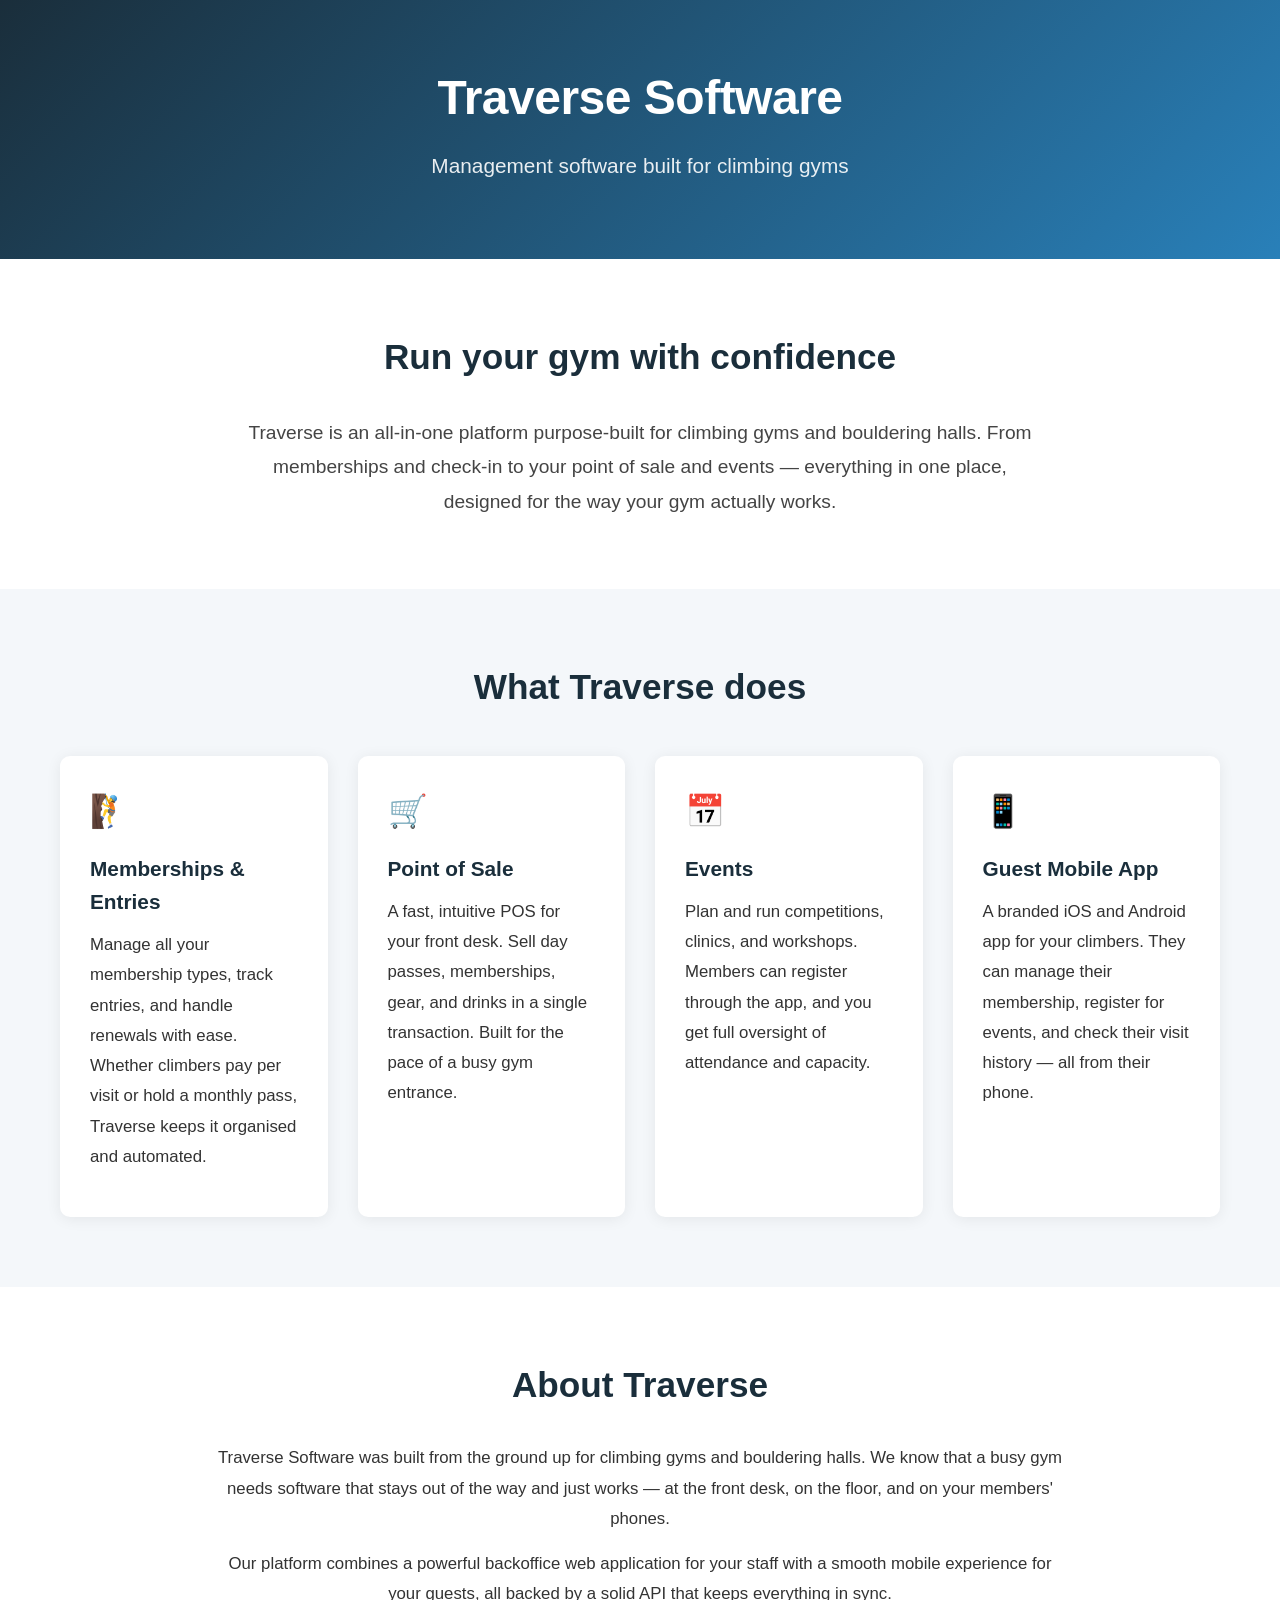
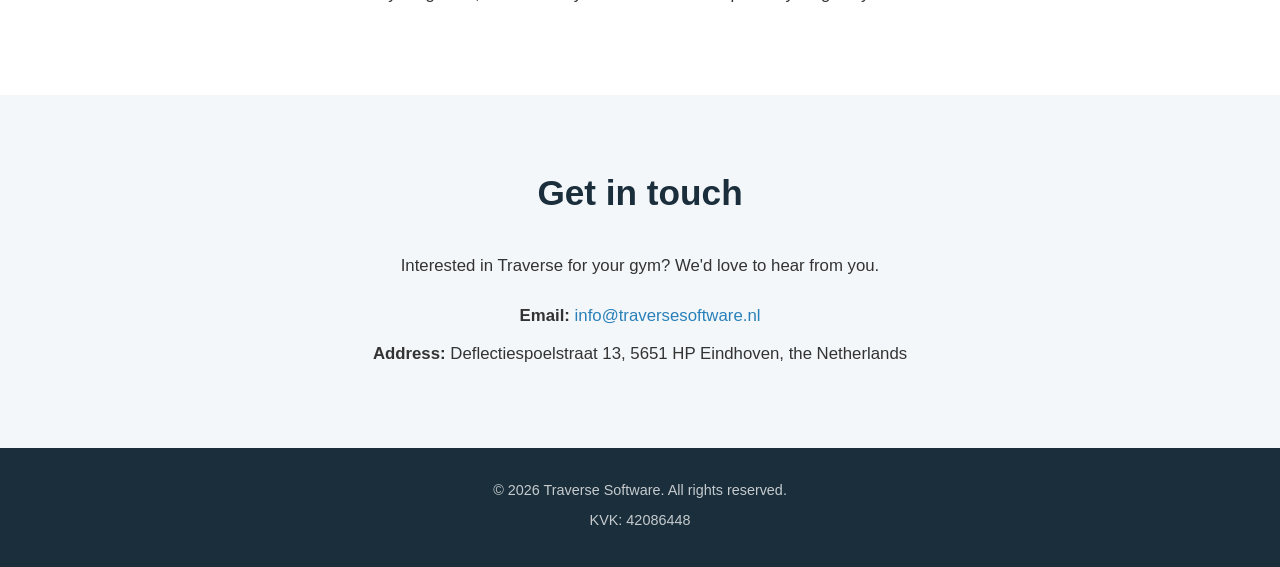
==== index.html @ a1d32107 "add simple public website for traverse software" ====
<!DOCTYPE html>
<html lang="en">
<head>
    <meta charset="UTF-8">
    <meta name="viewport" content="width=device-width, initial-scale=1.0">
    <meta name="description" content="Traverse Software - Management software for climbing gyms and bouldering halls">
    <title>Traverse Software</title>
    <link rel="stylesheet" href="index.css">
</head>
<body>
    <header>
        <div class="container">
            <h1>Traverse Software</h1>
            <p class="tagline">Management software built for climbing gyms</p>
        </div>
    </header>

    <main>
        <section class="hero">
            <div class="container">
                <h2>Run your gym with confidence</h2>
                <p>Traverse is an all-in-one platform purpose-built for climbing gyms and bouldering halls. From memberships and check-in to your point of sale and events — everything in one place, designed for the way your gym actually works.</p>
            </div>
        </section>

        <section class="features">
            <div class="container">
                <h2>What Traverse does</h2>
                <div class="feature-grid">
                    <div class="feature-card">
                        <div class="feature-icon">🧗</div>
                        <h3>Memberships &amp; Entries</h3>
                        <p>Manage all your membership types, track entries, and handle renewals with ease. Whether climbers pay per visit or hold a monthly pass, Traverse keeps it organised and automated.</p>
                    </div>
                    <div class="feature-card">
                        <div class="feature-icon">🛒</div>
                        <h3>Point of Sale</h3>
                        <p>A fast, intuitive POS for your front desk. Sell day passes, memberships, gear, and drinks in a single transaction. Built for the pace of a busy gym entrance.</p>
                    </div>
                    <div class="feature-card">
                        <div class="feature-icon">📅</div>
                        <h3>Events</h3>
                        <p>Plan and run competitions, clinics, and workshops. Members can register through the app, and you get full oversight of attendance and capacity.</p>
                    </div>
                    <div class="feature-card">
                        <div class="feature-icon">📱</div>
                        <h3>Guest Mobile App</h3>
                        <p>A branded iOS and Android app for your climbers. They can manage their membership, register for events, and check their visit history — all from their phone.</p>
                    </div>
                </div>
            </div>
        </section>

        <section class="about">
            <div class="container">
                <h2>About Traverse</h2>
                <p>Traverse Software was built from the ground up for climbing gyms and bouldering halls. We know that a busy gym needs software that stays out of the way and just works — at the front desk, on the floor, and on your members' phones.</p>
                <p>Our platform combines a powerful backoffice web application for your staff with a smooth mobile experience for your guests, all backed by a solid API that keeps everything in sync.</p>
            </div>
        </section>

        <section class="contact">
            <div class="container">
                <h2>Get in touch</h2>
                <p>Interested in Traverse for your gym? We'd love to hear from you.</p>
                <div class="contact-details">
                    <p><strong>Email:</strong> <a href="mailto:info@traversesoftware.nl">info@traversesoftware.nl</a></p>
                    <p><strong>Address:</strong> Deflectiespoelstraat 13, 5651 HP Eindhoven, the Netherlands</p>
                </div>
            </div>
        </section>
    </main>

    <footer>
        <div class="container">
            <p>&copy; 2026 Traverse Software. All rights reserved.</p>
            <p>KVK: 42086448</p>
        </div>
    </footer>
</body>
</html>
---- index.css ----
/* Reset and Base Styles */
* {
    margin: 0;
    padding: 0;
    box-sizing: border-box;
}

body {
    font-family: -apple-system, BlinkMacSystemFont, 'Segoe UI', Roboto, Oxygen, Ubuntu, Cantarell, sans-serif;
    line-height: 1.6;
    color: #333;
    background-color: #f9f9f9;
}

.container {
    max-width: 1200px;
    margin: 0 auto;
    padding: 0 20px;
}

/* Header */
header {
    background: linear-gradient(135deg, #1a2e3b 0%, #2980b9 100%);
    color: white;
    padding: 60px 0;
    text-align: center;
    box-shadow: 0 2px 10px rgba(0, 0, 0, 0.15);
}

header h1 {
    font-size: 3rem;
    margin-bottom: 10px;
    font-weight: 700;
    letter-spacing: -0.5px;
}

.tagline {
    font-size: 1.3rem;
    font-weight: 300;
    opacity: 0.9;
}

/* Main Content */
main {
    background: white;
}

section {
    padding: 70px 0;
}

section:nth-child(even) {
    background-color: #f4f7fa;
}

h2 {
    font-size: 2.2rem;
    margin-bottom: 30px;
    color: #1a2e3b;
    text-align: center;
}

h3 {
    font-size: 1.3rem;
    margin-bottom: 12px;
    color: #1a2e3b;
}

p {
    font-size: 1.05rem;
    line-height: 1.8;
    margin-bottom: 15px;
}

a {
    color: #2980b9;
    text-decoration: none;
}

a:hover {
    text-decoration: underline;
}

/* Hero Section */
.hero {
    background: white;
    text-align: center;
}

.hero p {
    max-width: 800px;
    margin: 0 auto;
    font-size: 1.2rem;
    color: #444;
}

/* Features Section */
.features {
    background: #f4f7fa;
}

.feature-grid {
    display: grid;
    grid-template-columns: repeat(auto-fit, minmax(260px, 1fr));
    gap: 30px;
    margin-top: 40px;
}

.feature-card {
    background: white;
    padding: 30px;
    border-radius: 10px;
    box-shadow: 0 2px 15px rgba(0, 0, 0, 0.07);
    transition: transform 0.3s ease, box-shadow 0.3s ease;
}

.feature-card:hover {
    transform: translateY(-4px);
    box-shadow: 0 6px 25px rgba(0, 0, 0, 0.12);
}

.feature-icon {
    font-size: 2rem;
    margin-bottom: 15px;
}

/* About Section */
.about {
    background: white;
}

.about p {
    max-width: 860px;
    margin: 0 auto 15px;
    text-align: center;
}

/* Contact Section */
.contact {
    background: #f4f7fa;
    text-align: center;
}

.contact > .container > p {
    max-width: 600px;
    margin: 0 auto 20px;
}

.contact-details {
    margin-top: 10px;
}

.contact-details p {
    margin-bottom: 8px;
}

/* Footer */
footer {
    background: #1a2e3b;
    color: white;
    text-align: center;
    padding: 30px 0;
}

footer p {
    font-size: 0.9rem;
    opacity: 0.75;
    margin-bottom: 4px;
}

/* Responsive */
@media (max-width: 768px) {
    header h1 {
        font-size: 2.2rem;
    }

    .tagline {
        font-size: 1rem;
    }

    h2 {
        font-size: 1.8rem;
    }

    section {
        padding: 50px 0;
    }

    .feature-grid {
        grid-template-columns: 1fr;
    }
}
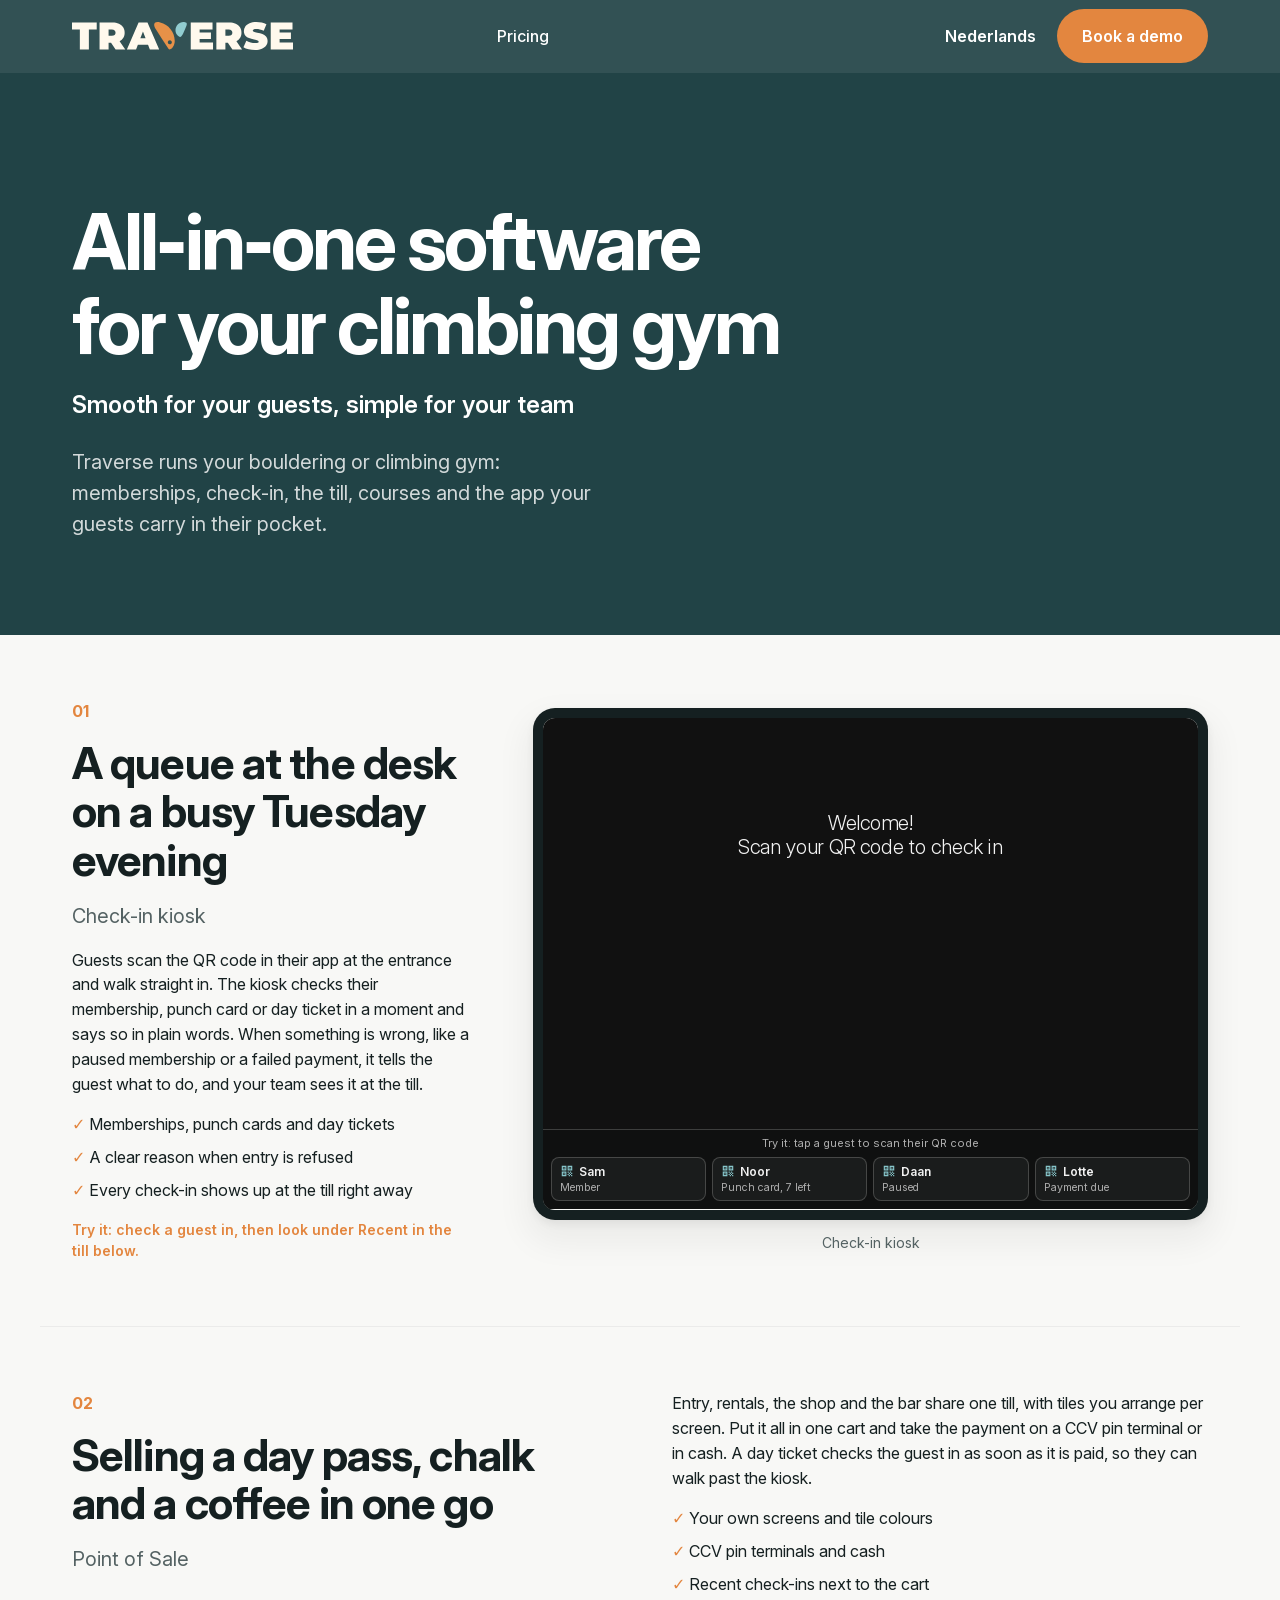
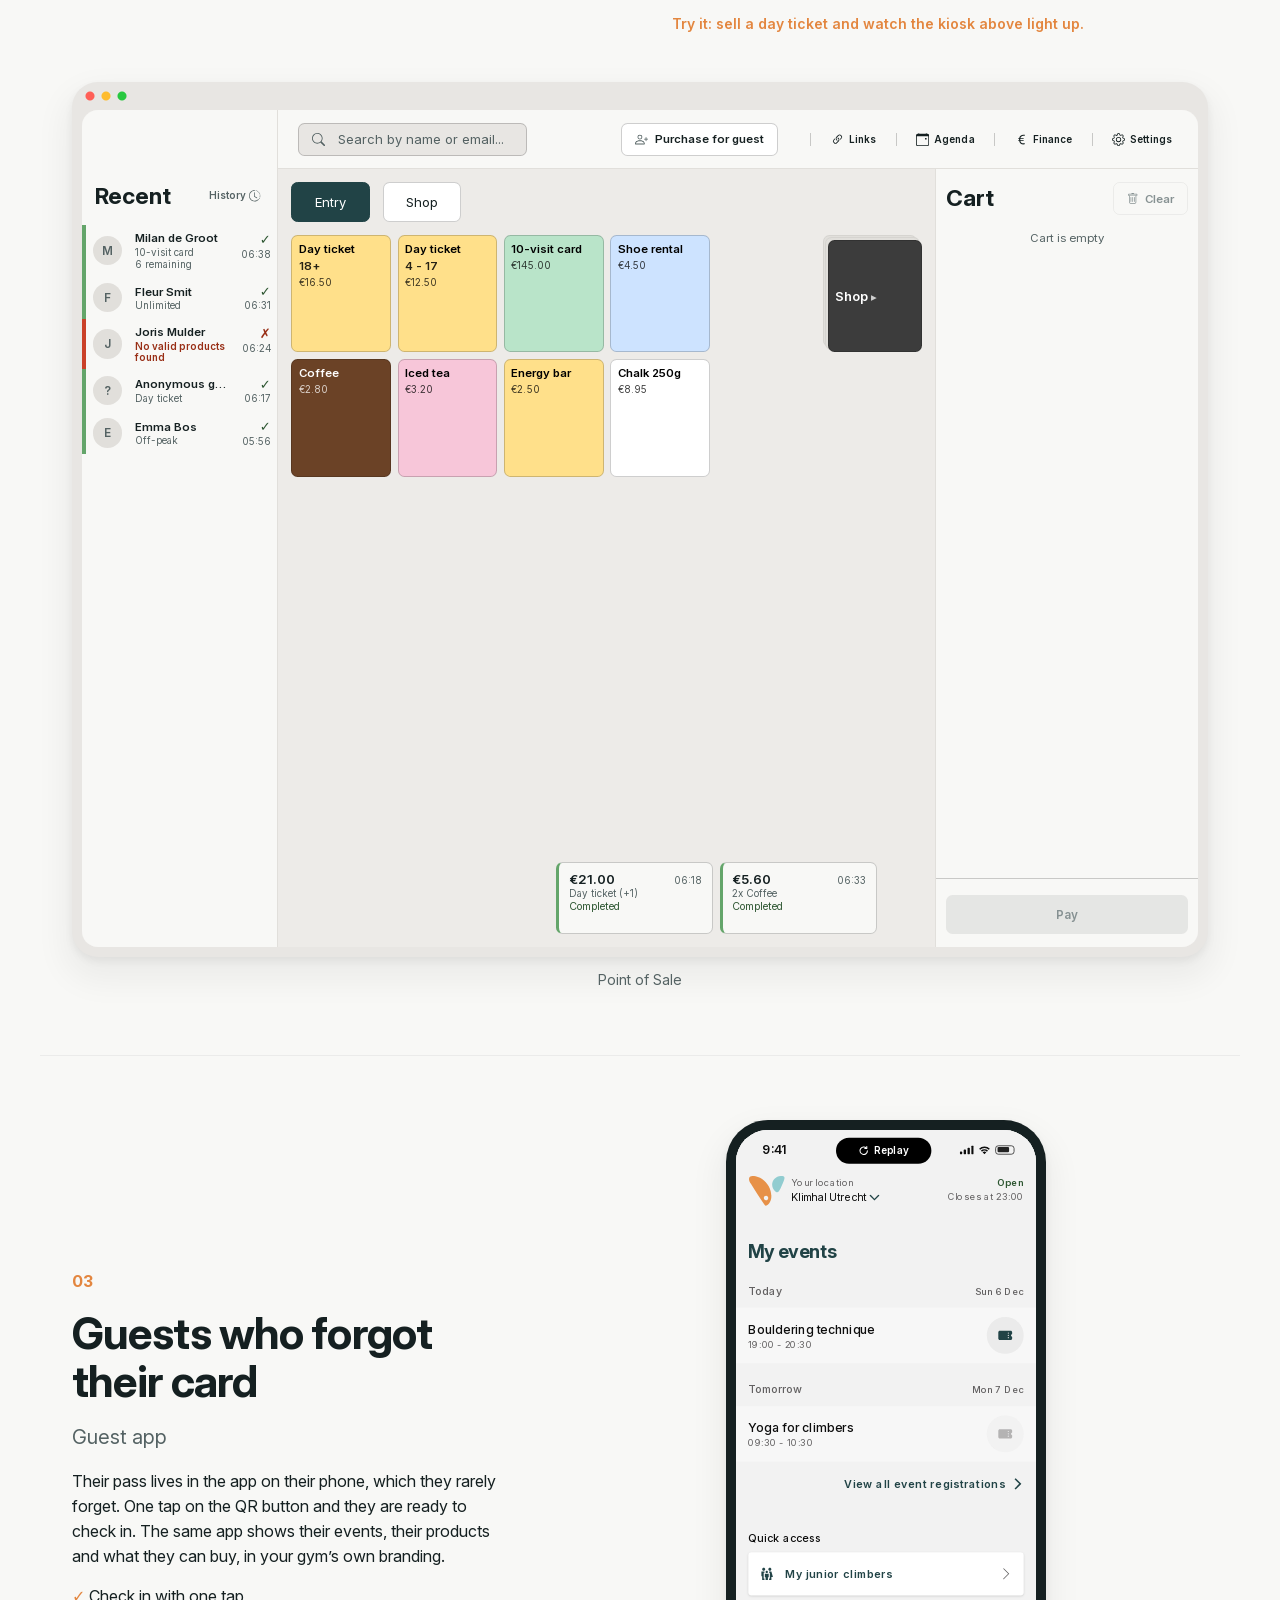
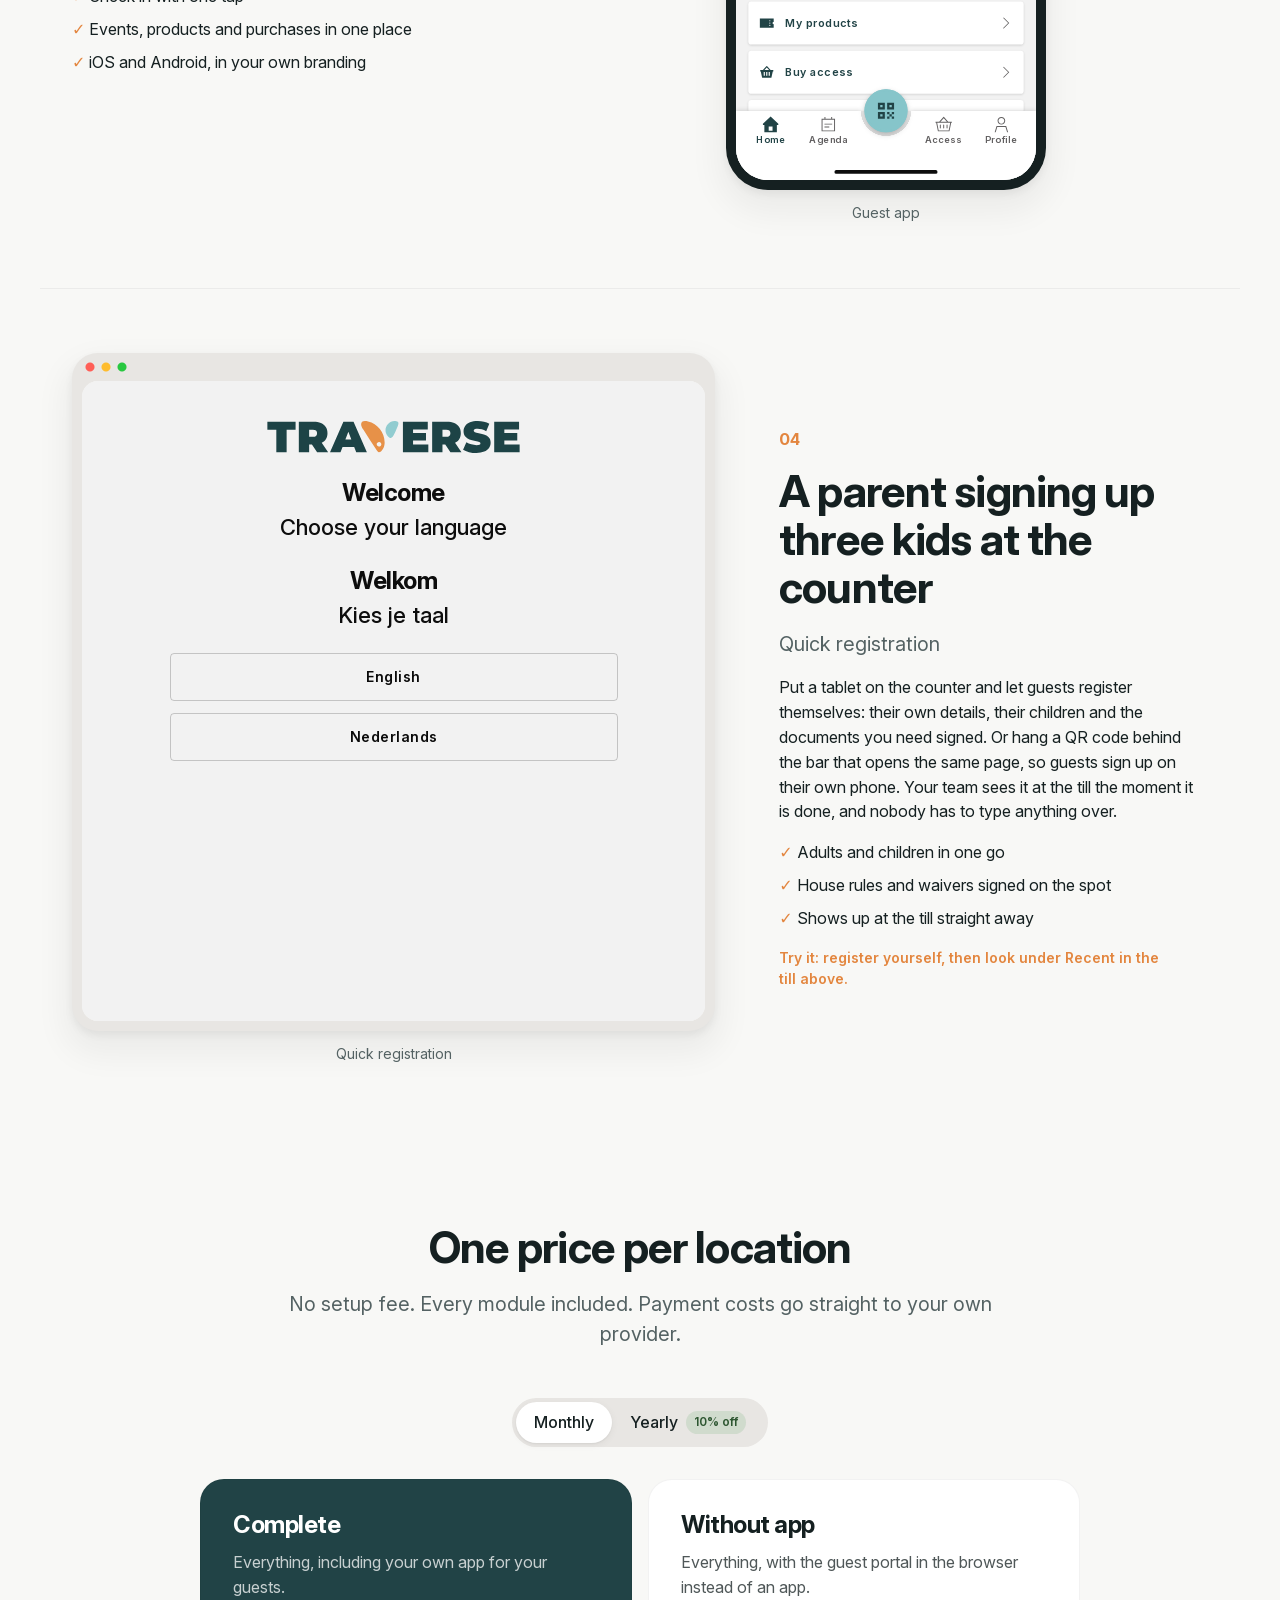
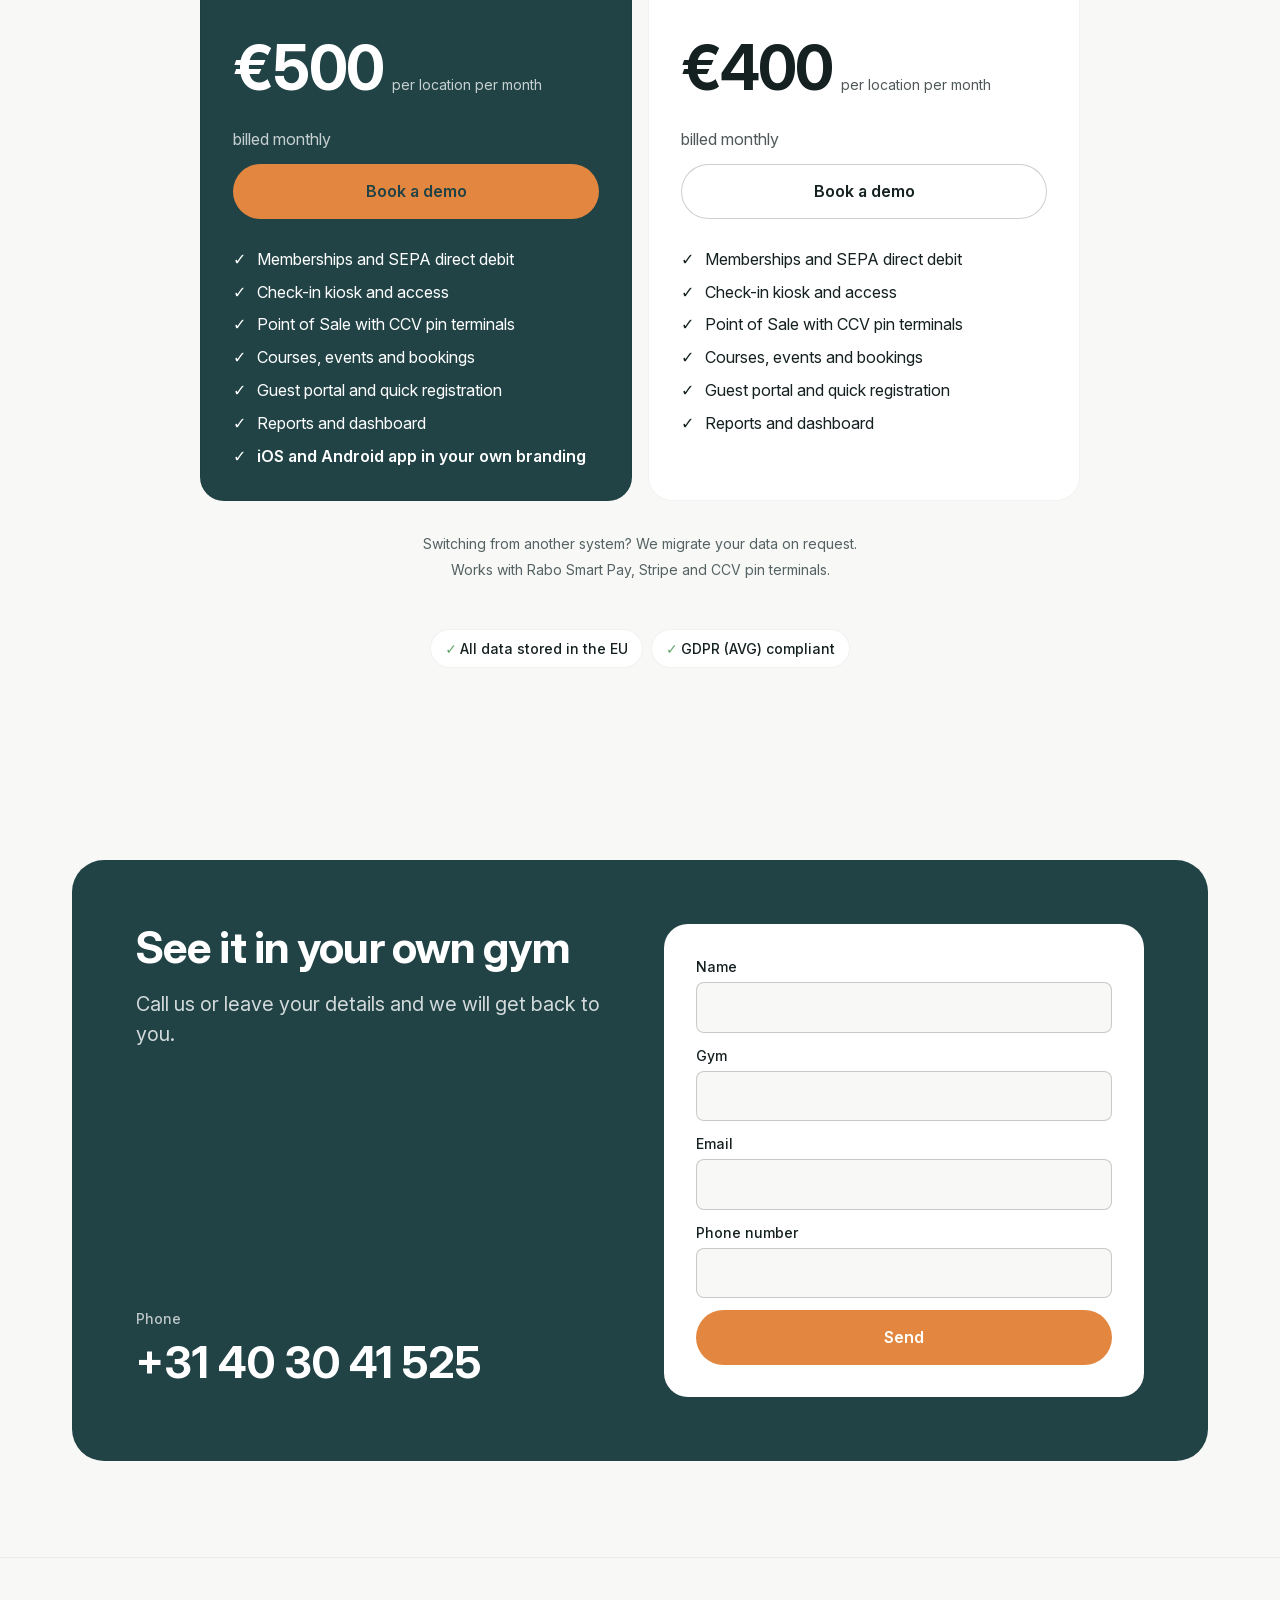
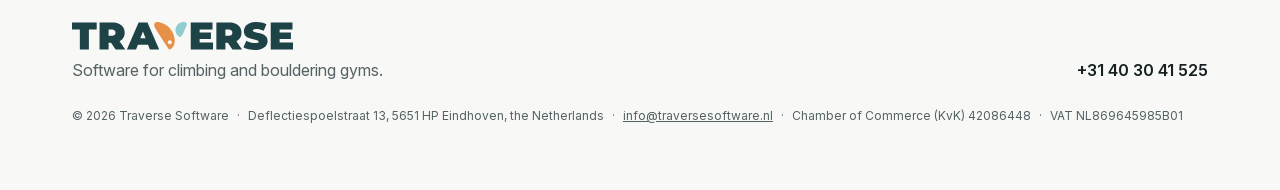
==== commit 0175685a: "website refresh" ====
--- a/index.html
+++ b/index.html
@@ -1,81 +1,22 @@
 <!DOCTYPE html>
 <html lang="en">
 <head>
-    <meta charset="UTF-8">
-    <meta name="viewport" content="width=device-width, initial-scale=1.0">
-    <meta name="description" content="Traverse Software - Management software for climbing gyms and bouldering halls">
-    <title>Traverse Software</title>
-    <link rel="stylesheet" href="index.css">
+  <meta charset="UTF-8">
+  <meta name="viewport" content="width=device-width, initial-scale=1.0">
+  <title>Traverse · All-in-one software for your climbing gym</title>
+  <meta name="description" content="Traverse runs your bouldering or climbing gym: memberships, check-in, the till, courses and the app your guests carry in their pocket.">
+  <link rel="icon" type="image/svg+xml" href="/favicon.svg">
+  <link rel="icon" type="image/png" sizes="96x96" href="/favicon-96.png">
+  <link rel="apple-touch-icon" href="/apple-touch-icon.png">
+  <script type="module" crossorigin src="/assets/index-CfhUNV4u.js"></script>
+  <link rel="modulepreload" crossorigin href="/assets/modulepreload-polyfill-B5Qt9EMX.js">
+  <link rel="modulepreload" crossorigin href="/assets/lib-DtuLYq9w.js">
+  <link rel="modulepreload" crossorigin href="/assets/DemoSlot-DRScVrvw.js">
+  <link rel="modulepreload" crossorigin href="/assets/copy-DP0wfGGX.js">
+  <link rel="stylesheet" crossorigin href="/assets/lib-BIVk1kz7.css">
+  <link rel="stylesheet" crossorigin href="/assets/index-HFBs8pKv.css">
 </head>
 <body>
-    <header>
-        <div class="container">
-            <h1>Traverse Software</h1>
-            <p class="tagline">Management software built for climbing gyms</p>
-        </div>
-    </header>
-
-    <main>
-        <section class="hero">
-            <div class="container">
-                <h2>Run your gym with confidence</h2>
-                <p>Traverse is an all-in-one platform purpose-built for climbing gyms and bouldering halls. From memberships and check-in to your point of sale and events — everything in one place, designed for the way your gym actually works.</p>
-            </div>
-        </section>
-
-        <section class="features">
-            <div class="container">
-                <h2>What Traverse does</h2>
-                <div class="feature-grid">
-                    <div class="feature-card">
-                        <div class="feature-icon">🧗</div>
-                        <h3>Memberships &amp; Entries</h3>
-                        <p>Manage all your membership types, track entries, and handle renewals with ease. Whether climbers pay per visit or hold a monthly pass, Traverse keeps it organised and automated.</p>
-                    </div>
-                    <div class="feature-card">
-                        <div class="feature-icon">🛒</div>
-                        <h3>Point of Sale</h3>
-                        <p>A fast, intuitive POS for your front desk. Sell day passes, memberships, gear, and drinks in a single transaction. Built for the pace of a busy gym entrance.</p>
-                    </div>
-                    <div class="feature-card">
-                        <div class="feature-icon">📅</div>
-                        <h3>Events</h3>
-                        <p>Plan and run competitions, clinics, and workshops. Members can register through the app, and you get full oversight of attendance and capacity.</p>
-                    </div>
-                    <div class="feature-card">
-                        <div class="feature-icon">📱</div>
-                        <h3>Guest Mobile App</h3>
-                        <p>A branded iOS and Android app for your climbers. They can manage their membership, register for events, and check their visit history — all from their phone.</p>
-                    </div>
-                </div>
-            </div>
-        </section>
-
-        <section class="about">
-            <div class="container">
-                <h2>About Traverse</h2>
-                <p>Traverse Software was built from the ground up for climbing gyms and bouldering halls. We know that a busy gym needs software that stays out of the way and just works — at the front desk, on the floor, and on your members' phones.</p>
-                <p>Our platform combines a powerful backoffice web application for your staff with a smooth mobile experience for your guests, all backed by a solid API that keeps everything in sync.</p>
-            </div>
-        </section>
-
-        <section class="contact">
-            <div class="container">
-                <h2>Get in touch</h2>
-                <p>Interested in Traverse for your gym? We'd love to hear from you.</p>
-                <div class="contact-details">
-                    <p><strong>Email:</strong> <a href="mailto:info@traversesoftware.nl">info@traversesoftware.nl</a></p>
-                    <p><strong>Address:</strong> Deflectiespoelstraat 13, 5651 HP Eindhoven, the Netherlands</p>
-                </div>
-            </div>
-        </section>
-    </main>
-
-    <footer>
-        <div class="container">
-            <p>&copy; 2026 Traverse Software. All rights reserved.</p>
-            <p>KVK: 42086448</p>
-        </div>
-    </footer>
+  <div id="root"></div>
 </body>
 </html>
--- a/assets/lib-BIVk1kz7.css
+++ b/assets/lib-BIVk1kz7.css
@@ -0,0 +1 @@
+@font-face{font-family:Inter;font-style:italic;font-weight:100 900;font-display:swap;src:url(/assets/inter-italic-100-900-cyrillic-ext-BYoJyjsM.woff2) format("woff2");unicode-range:U+0460-052F,U+1C80-1C8A,U+20B4,U+2DE0-2DFF,U+A640-A69F,U+FE2E-FE2F}@font-face{font-family:Inter;font-style:italic;font-weight:100 900;font-display:swap;src:url(/assets/inter-italic-100-900-cyrillic-CVOA9ym3.woff2) format("woff2");unicode-range:U+0301,U+0400-045F,U+0490-0491,U+04B0-04B1,U+2116}@font-face{font-family:Inter;font-style:italic;font-weight:100 900;font-display:swap;src:url(/assets/inter-italic-100-900-greek-ext-B_jCcZ6o.woff2) format("woff2");unicode-range:U+1F00-1FFF}@font-face{font-family:Inter;font-style:italic;font-weight:100 900;font-display:swap;src:url(/assets/inter-italic-100-900-greek-A1rHpd_D.woff2) format("woff2");unicode-range:U+0370-0377,U+037A-037F,U+0384-038A,U+038C,U+038E-03A1,U+03A3-03FF}@font-face{font-family:Inter;font-style:italic;font-weight:100 900;font-display:swap;src:url(/assets/inter-italic-100-900-vietnamese-CFYAVqej.woff2) format("woff2");unicode-range:U+0102-0103,U+0110-0111,U+0128-0129,U+0168-0169,U+01A0-01A1,U+01AF-01B0,U+0300-0301,U+0303-0304,U+0308-0309,U+0323,U+0329,U+1EA0-1EF9,U+20AB}@font-face{font-family:Inter;font-style:italic;font-weight:100 900;font-display:swap;src:url(/assets/inter-italic-100-900-latin-ext-DVCrKThp.woff2) format("woff2");unicode-range:U+0100-02BA,U+02BD-02C5,U+02C7-02CC,U+02CE-02D7,U+02DD-02FF,U+0304,U+0308,U+0329,U+1D00-1DBF,U+1E00-1E9F,U+1EF2-1EFF,U+2020,U+20A0-20AB,U+20AD-20C0,U+2113,U+2C60-2C7F,U+A720-A7FF}@font-face{font-family:Inter;font-style:italic;font-weight:100 900;font-display:swap;src:url(/assets/inter-italic-100-900-latin-CpDjs_zY.woff2) format("woff2");unicode-range:U+0000-00FF,U+0131,U+0152-0153,U+02BB-02BC,U+02C6,U+02DA,U+02DC,U+0304,U+0308,U+0329,U+2000-206F,U+20AC,U+2122,U+2191,U+2193,U+2212,U+2215,U+FEFF,U+FFFD}@font-face{font-family:Inter;font-style:normal;font-weight:100 900;font-display:swap;src:url(/assets/inter-normal-100-900-cyrillic-ext-BLWtiy7B.woff2) format("woff2");unicode-range:U+0460-052F,U+1C80-1C8A,U+20B4,U+2DE0-2DFF,U+A640-A69F,U+FE2E-FE2F}@font-face{font-family:Inter;font-style:normal;font-weight:100 900;font-display:swap;src:url(/assets/inter-normal-100-900-cyrillic-B8cfLZjk.woff2) format("woff2");unicode-range:U+0301,U+0400-045F,U+0490-0491,U+04B0-04B1,U+2116}@font-face{font-family:Inter;font-style:normal;font-weight:100 900;font-display:swap;src:url(/assets/inter-normal-100-900-greek-ext-BKTlanAW.woff2) format("woff2");unicode-range:U+1F00-1FFF}@font-face{font-family:Inter;font-style:normal;font-weight:100 900;font-display:swap;src:url(/assets/inter-normal-100-900-greek-iYI_izmT.woff2) format("woff2");unicode-range:U+0370-0377,U+037A-037F,U+0384-038A,U+038C,U+038E-03A1,U+03A3-03FF}@font-face{font-family:Inter;font-style:normal;font-weight:100 900;font-display:swap;src:url(/assets/inter-normal-100-900-vietnamese-mkXyzLes.woff2) format("woff2");unicode-range:U+0102-0103,U+0110-0111,U+0128-0129,U+0168-0169,U+01A0-01A1,U+01AF-01B0,U+0300-0301,U+0303-0304,U+0308-0309,U+0323,U+0329,U+1EA0-1EF9,U+20AB}@font-face{font-family:Inter;font-style:normal;font-weight:100 900;font-display:swap;src:url(/assets/inter-normal-100-900-latin-ext-jukQPMAF.woff2) format("woff2");unicode-range:U+0100-02BA,U+02BD-02C5,U+02C7-02CC,U+02CE-02D7,U+02DD-02FF,U+0304,U+0308,U+0329,U+1D00-1DBF,U+1E00-1E9F,U+1EF2-1EFF,U+2020,U+20A0-20AB,U+20AD-20C0,U+2113,U+2C60-2C7F,U+A720-A7FF}@font-face{font-family:Inter;font-style:normal;font-weight:100 900;font-display:swap;src:url(/assets/inter-normal-100-900-latin-j6BbcsN8.woff2) format("woff2");unicode-range:U+0000-00FF,U+0131,U+0152-0153,U+02BB-02BC,U+02C6,U+02DA,U+02DC,U+0304,U+0308,U+0329,U+2000-206F,U+20AC,U+2122,U+2191,U+2193,U+2212,U+2215,U+FEFF,U+FFFD}:root{--bg-darker: #e1dfdb;--bg-dark: #e8e6e3;--bg: #edebe8;--bg-light: #f8f8f6;--bg-lighter: #ffffff;--text: #152021;--text-muted: #546263;--text-on-primary: #ffffff;--text-on-secondary: #fff8ea;--text-on-highlight: #214346;--text-success: #2d5631;--text-danger: #982e15;--primary: #214346;--secondary: #e3863f;--highlight: rgb(134 197 202 / .6);--avatar-bg: #86c5ca;--avatar-fg: #214346;--danger: #ca4028;--success: #64a56a;--warning: oklch(81.47% .16722 100.648);--info: oklch(50.146% .16371 260.616);--border: rgb(11 14 14 / .2);--border-muted: rgb(11 14 14 / .05);--accent-1: #7abeac;--accent-2: #716fda;--accent-3: #b4d15c;--accent-4: #cc74a4;--accent-5: #b0c3c5;--accent-6: #e4b849;--accent-7: #0f868f;--accent-8: #ae4763;--accent-9: #e3863f;--accent-10: #214346;--shadow-2: 0 2px 6px 2px rgb(13 13 13 / .03), 0 1px 2px 0 rgb(13 13 13 / .06);--shadow-4: 0 6px 10px 4px rgb(13 13 13 / .03), 0 2px 3px 0 rgb(13 13 13 / .06);--shadow-8: 0 16px 32px 8px rgb(13 13 13 / .05), 0 4px 8px 0 rgb(13 13 13 / .06);--space-4: 4px;--space-8: 8px;--space-12: 12px;--space-16: 16px;--space-24: 24px;--space-32: 32px;--space-48: 48px;--space-64: 64px;--space-96: 96px;--space-128: 128px;--radius-4: 4px;--radius-8: 8px;--radius-16: 16px;--radius-24: 24px;--radius-32: 32px;--radius-full: 9999px;--font-sans: "Inter", system-ui, -apple-system, "Segoe UI", sans-serif;--text-display: clamp(2.5rem, 1.6rem + 4vw, 5rem);--text-h1: clamp(2.25rem, 1.6rem + 2.8vw, 4rem);--text-h2: clamp(1.75rem, 1.3rem + 1.8vw, 2.75rem);--text-h3: clamp(1.25rem, 1.1rem + .6vw, 1.5rem);--text-lead: clamp(1.0625rem, 1rem + .3vw, 1.25rem);--text-body: 1rem;--text-small: .875rem;--text-caption: .75rem;--content-width: 1200px;--gutter: clamp(16px, 4vw, 32px)}*,*:before,*:after{box-sizing:border-box}html{-webkit-text-size-adjust:100%;text-size-adjust:100%}body{margin:0;font-family:var(--font-sans);font-size:var(--text-body);line-height:1.55;color:var(--text);background:var(--bg-light);-webkit-font-smoothing:antialiased}h1,h2,h3,h4,p{margin:0}h1,h2,h3{line-height:1.1;letter-spacing:-.02em;font-weight:700}a{color:inherit}img,svg{display:block;max-width:100%}button,input,select,textarea{font:inherit;color:inherit}:focus-visible{outline:2px solid var(--secondary);outline-offset:2px}.container{width:100%;max-width:var(--content-width);margin-inline:auto;padding-inline:var(--gutter)}.visually-hidden{position:absolute;width:1px;height:1px;overflow:hidden;clip:rect(0 0 0 0);white-space:nowrap}@media(prefers-reduced-motion:reduce){*,*:before,*:after{animation-duration:.01ms!important;transition-duration:.01ms!important}}.tv-btn{--btn-bg: var(--primary);--btn-fg: var(--text-on-primary);--btn-border: transparent;--btn-radius: var(--radius-full);--btn-padding: 14px 24px;display:inline-flex;align-items:center;justify-content:center;gap:var(--space-8);padding:var(--btn-padding);border:1px solid var(--btn-border);border-radius:var(--btn-radius);background:var(--btn-bg);color:var(--btn-fg);font-weight:600;text-decoration:none;white-space:nowrap;cursor:pointer;transition:transform .12s ease,filter .12s ease}.tv-btn:hover{filter:brightness(1.08)}.tv-btn:active{transform:translateY(1px)}.tv-btn--secondary{--btn-bg: var(--bg-lighter);--btn-fg: var(--text);--btn-border: var(--border)}.tv-btn--ghost{--btn-bg: transparent;--btn-fg: var(--text);--btn-padding: 10px 12px}.tv-contact{--contact-bg: var(--primary);--contact-fg: var(--text-on-primary);--contact-form-bg: var(--bg-lighter);--contact-radius: var(--radius-32);display:grid;grid-template-columns:repeat(auto-fit,minmax(min(100%,360px),1fr));gap:var(--space-48);padding:clamp(24px,5vw,64px);border-radius:var(--contact-radius);background:var(--contact-bg);color:var(--contact-fg)}.tv-contact__intro{display:flex;flex-direction:column;gap:var(--space-16)}.tv-contact__title{font-size:var(--text-h2)}.tv-contact__subtitle{font-size:var(--text-lead);opacity:.8}.tv-contact__phone{display:flex;flex-direction:column;margin-top:auto;font-size:var(--text-h2);font-weight:700;text-decoration:none}.tv-contact__phone-label{font-size:var(--text-small);font-weight:500;opacity:.7}.tv-contact__form{display:flex;flex-direction:column;gap:var(--space-12);padding:var(--space-32);border-radius:var(--radius-24);background:var(--contact-form-bg);color:var(--text)}.tv-contact__form label{display:flex;flex-direction:column;gap:var(--space-4);font-size:var(--text-small);font-weight:500}.tv-contact__form input{padding:12px 14px;border:1px solid var(--border);border-radius:var(--radius-8);background:var(--bg-light);font-size:var(--text-body)}.tv-contact__note{color:var(--text-muted);font-size:var(--text-small)}.tv-demo{--demo-device-bg: var(--text);--demo-screen-bg: var(--bg-light);--demo-radius: var(--radius-16);display:flex;flex-direction:column;align-items:center;gap:var(--space-12);margin:0}.tv-demo__device{width:100%;padding:10px;border-radius:calc(var(--demo-radius) + 10px);background:var(--demo-device-bg);box-shadow:var(--shadow-8)}.tv-demo__screen{min-height:240px;overflow:hidden;border-radius:var(--demo-radius);background:var(--demo-screen-bg)}.tv-demo--browser .tv-demo__device{padding-top:28px;background:radial-gradient(circle at 18px 14px,#ff5f57 4px,transparent 5px),radial-gradient(circle at 34px 14px,#febc2e 4px,transparent 5px),radial-gradient(circle at 50px 14px,#28c840 4px,transparent 5px),var(--bg-dark)}.tv-demo--phone .tv-demo__device{max-width:320px;--demo-radius: 32px}.tv-demo--phone .tv-demo__screen,.tv-demo--kiosk .tv-demo__screen{min-height:0}.tv-demo--phone .tv-demo__screen{aspect-ratio:9 / 19.5}.tv-demo--kiosk .tv-demo__device{max-width:520px;--demo-radius: 12px}.tv-demo--kiosk .tv-demo__screen{aspect-ratio:4 / 3}.tv-demo--plain .tv-demo__device{padding:0;background:transparent;box-shadow:none}.tv-demo__caption{color:var(--text-muted);font-size:var(--text-small)}.tv-legal{display:flex;flex-wrap:wrap;column-gap:var(--space-8);row-gap:var(--space-4);color:var(--text-muted);font-size:var(--text-caption);font-style:normal}.tv-legal span:not(:last-child):after{content:"·";margin-left:var(--space-8)}@media(max-width:720px){.tv-legal{flex-direction:column}.tv-legal span:not(:last-child):after{content:none}}.tv-legal a{color:inherit}.tv-pricing{--pricing-card-bg: var(--bg-lighter);--pricing-card-border: var(--border-muted);--pricing-card-radius: var(--radius-24);--pricing-featured-bg: var(--primary);--pricing-featured-fg: var(--text-on-primary);display:flex;flex-direction:column;align-items:center;gap:var(--space-32)}.tv-pricing__switch{display:inline-flex;padding:4px;border-radius:var(--radius-full);background:var(--bg-dark)}.tv-pricing__switch button{display:inline-flex;align-items:center;gap:var(--space-8);padding:8px 18px;border:0;border-radius:var(--radius-full);background:transparent;cursor:pointer;font-weight:500}.tv-pricing__switch button.active{background:var(--bg-lighter);box-shadow:var(--shadow-2)}.tv-pricing__saving{padding:2px 8px;border-radius:var(--radius-full);background:#64a56a2e;color:var(--text-success);font-size:var(--text-caption);font-weight:600}.tv-pricing__cards{display:grid;grid-template-columns:repeat(auto-fit,minmax(min(100%,320px),1fr));gap:var(--space-16);width:100%;max-width:880px}.tv-pricing__card{display:flex;flex-direction:column;gap:var(--space-12);padding:var(--space-32);border:1px solid var(--pricing-card-border);border-radius:var(--pricing-card-radius);background:var(--pricing-card-bg)}.tv-pricing__card--featured{background:var(--pricing-featured-bg);color:var(--pricing-featured-fg)}.tv-pricing__card--featured .tv-btn{--btn-bg: var(--bg-lighter);--btn-fg: var(--primary)}.tv-pricing__name{font-size:var(--text-h3)}.tv-pricing__tagline,.tv-pricing__billing{opacity:.75}.tv-pricing__price{display:flex;align-items:baseline;flex-wrap:wrap;gap:var(--space-8);margin-top:var(--space-8)}.tv-pricing__amount{font-size:var(--text-h1);font-weight:700;letter-spacing:-.03em;font-variant-numeric:tabular-nums}.tv-pricing__unit{font-size:var(--text-small);opacity:.75}.tv-pricing__features{display:flex;flex-direction:column;gap:var(--space-8);margin:var(--space-16) 0 0;padding:0;list-style:none}.tv-pricing__features li{position:relative;padding-left:1.5em}.tv-pricing__features li:before{content:"✓";position:absolute;left:0;font-weight:700}.tv-pricing__extra{font-weight:600}.tv-pricing__notes{display:flex;flex-direction:column;gap:var(--space-4);text-align:center;color:var(--text-muted);font-size:var(--text-small)}.tv-review{--review-bg: var(--bg-lighter);--review-radius: var(--radius-24);display:flex;flex-direction:column;gap:var(--space-16);margin:0;padding:var(--space-48);border-radius:var(--review-radius);background:var(--review-bg)}.tv-review__quote{margin:0;font-size:var(--text-h3);font-weight:500;line-height:1.35}.tv-review__author{color:var(--text-muted)}.tv-review--placeholder{border:2px dashed var(--border);background:transparent}.tv-review--placeholder .tv-review__quote{color:var(--text-muted)}.tv-label{--label-bg: transparent;--label-fg: var(--primary);--label-border: var(--border);display:inline-block;padding:4px 12px;border:1px solid var(--label-border);border-radius:var(--radius-full);background:var(--label-bg);color:var(--label-fg);font-size:var(--text-small);font-weight:500}.tv-section{--section-padding: clamp(var(--space-48), 8vw, var(--space-96));--section-bg: transparent;padding-block:var(--section-padding);background:var(--section-bg)}.tv-section__header{display:flex;flex-direction:column;gap:var(--space-16);max-width:720px;margin-bottom:var(--space-48)}.tv-section--center .tv-section__header{align-items:center;text-align:center;margin-inline:auto}.tv-section--center .tv-trust{align-items:center}.tv-section--center .tv-trust__items{justify-content:center}.tv-section__title{font-size:var(--text-h2)}.tv-section__lead{font-size:var(--text-lead);color:var(--text-muted)}.tv-wordmark{--wordmark-height: 28px;flex:none;height:var(--wordmark-height);width:auto}.tv-footer{--footer-bg: transparent;padding-block:var(--space-64);border-top:1px solid var(--border-muted);background:var(--footer-bg)}.tv-footer__inner{display:flex;flex-wrap:wrap;align-items:flex-end;justify-content:space-between;gap:var(--space-24)}.tv-footer__brand{display:flex;flex-direction:column;align-items:flex-start;gap:var(--space-8);color:var(--text-muted)}.tv-footer__phone{font-weight:600;text-decoration:none}.tv-footer__copy{width:100%}.tv-header{--header-bg: rgb(248 248 246 / .85);--header-border: var(--border-muted);position:sticky;top:0;z-index:10;background:var(--header-bg);border-bottom:1px solid var(--header-border);backdrop-filter:blur(12px)}.tv-header__inner{display:flex;align-items:center;gap:var(--space-24);min-height:72px}.tv-header__brand{text-decoration:none}.tv-header__nav{display:flex;gap:var(--space-24);margin-inline:auto}.tv-header__nav a{text-decoration:none;color:var(--text-muted);font-weight:500}.tv-header__nav a:hover{color:var(--text)}.tv-header__actions{display:flex;align-items:center;gap:var(--space-8);margin-left:auto}@media(max-width:760px){.tv-header__nav{display:none}.tv-header__inner{gap:var(--space-8);min-height:60px}.tv-header .tv-wordmark{--wordmark-height: 18px}.tv-header__actions{gap:var(--space-4)}.tv-header__actions .tv-btn{--btn-padding: 8px 12px;font-size:var(--text-small)}}.tv-trust{--trust-chip-bg: var(--bg-lighter);--trust-chip-border: var(--border-muted);display:flex;flex-direction:column;gap:var(--space-16)}.tv-trust__items{display:flex;flex-wrap:wrap;gap:var(--space-8);margin:0;padding:0;list-style:none}.tv-trust__items li{padding:8px 14px;border:1px solid var(--trust-chip-border);border-radius:var(--radius-full);background:var(--trust-chip-bg);font-size:var(--text-small);font-weight:500}.tv-trust__items li:before{content:"✓ ";color:var(--success);font-weight:700}.demo-app{--app-brand: var(--primary);--app-fab-bg: var(--avatar-bg);--app-fab-fg: var(--avatar-fg);--app-open: var(--text-success);--app-surface: #f2f2f2;--app-on: #0d0d0d;--app-dim: #626061;--app-lowest: #ffffff;--app-low: #f7f7f7;--app-container: #ebebeb;--app-subtle-dim: rgb(13 13 13 / .05);--app-shadow: rgb(13 13 13 / .15);--app-island: #000000;height:100%;font-family:var(--font-sans);color:var(--app-on);-webkit-font-smoothing:antialiased;user-select:none}.demo-app button{font:inherit;color:inherit;border:0;background:none;padding:0;cursor:pointer}.demo-app svg{display:block}.demo-app__device{position:relative;width:390px;height:845px;overflow:hidden;background:var(--app-surface)}.demo-app__title-md{font-size:16px;font-weight:500;line-height:24px;letter-spacing:.15px}.demo-app__title-sm{font-size:14px;font-weight:500;line-height:20px;letter-spacing:.1px}.demo-app__muted-sm{font-size:12px;line-height:16px;letter-spacing:.4px;color:var(--app-dim)}.demo-app__muted-md{font-size:14px;line-height:20px;letter-spacing:.25px;color:var(--app-dim)}.demo-app__status{position:absolute;inset:0 0 auto;z-index:10;height:47px;display:flex;align-items:center;justify-content:space-between;padding:4px 28px 0 34px;font-size:16px;font-weight:600;pointer-events:none}.demo-app__time{width:60px}.demo-app__sys{display:flex;align-items:center;gap:6px;width:72px;justify-content:flex-end}.demo-app__signal,.demo-app__wifi{height:12px;width:auto;fill:currentColor}.demo-app__battery{width:25px;height:12px;border:1.5px solid currentColor;border-radius:4px;padding:1.5px;opacity:.9}.demo-app__battery span{display:block;width:75%;height:100%;border-radius:1.5px;background:currentColor}.demo-app .demo-app__island{pointer-events:auto;display:flex;align-items:center;justify-content:center;gap:6px;width:124px;height:34px;margin-top:2px;border-radius:20px;background:var(--app-island);color:var(--text-on-primary);font-size:13px;font-weight:600;letter-spacing:.2px}.demo-app__island-icon{width:14px;height:14px}.demo-app .demo-app__island:focus-visible{outline:2px solid var(--secondary);outline-offset:2px}.demo-app__home{position:absolute;inset:0}.demo-app__appbar{display:flex;align-items:center;gap:8px;height:111px;padding:47px 16px 0;background:var(--app-surface)}.demo-app__applogo{width:48px;height:48px;flex:none}.demo-app__loc{display:flex;flex-direction:column;flex:1;min-width:0}.demo-app__locname{display:flex;align-items:center;gap:4px;font-size:14px;line-height:20px}.demo-app__chev-down{width:14px;height:14px;color:var(--app-brand)}.demo-app__openstatus{display:flex;flex-direction:column;align-items:flex-end;gap:4px}.demo-app__open{font-size:12px;font-weight:600;line-height:12px;letter-spacing:.5px;color:var(--app-open)}.demo-app__body{position:absolute;inset:111px 0 90px}.demo-app__spinner{position:absolute;left:50%;top:45%;width:36px;height:36px;margin:-18px 0 0 -18px;border-radius:50%;border:4px solid var(--app-brand);border-right-color:transparent;animation:demo-app-spin .8s linear infinite}@keyframes demo-app-spin{to{transform:rotate(360deg)}}.demo-app__scroll{height:100%;overflow-y:auto;overscroll-behavior:contain;scrollbar-width:none;padding-bottom:48px;opacity:0;visibility:hidden;transition:opacity .25s ease}.demo-app__scroll::-webkit-scrollbar{display:none}.demo-app__scroll.is-visible{opacity:1;visibility:visible}.demo-app__headline{margin:0;padding:32px 16px 0;font-size:24px;font-weight:700;line-height:32px;color:var(--app-brand)}.demo-app__headline--news{padding-top:8px}.demo-app__dayhead{display:flex;justify-content:space-between;align-items:baseline;padding:24px 16px 8px;font-size:14px;font-weight:500;line-height:20px;color:var(--app-dim)}.demo-app__event{display:flex;align-items:center;gap:8px;margin-top:4px;padding:12px 16px;background:var(--app-low)}.demo-app__event-text{display:flex;flex-direction:column;flex:1}.demo-app .demo-app__ticketbtn{display:grid;place-items:center;width:48px;height:48px;border-radius:50%;background:var(--app-container);color:var(--app-brand)}.demo-app__ticketbtn svg{width:16px;height:16px}.demo-app__ticketbtn.is-disabled{color:var(--app-dim);opacity:.45}.demo-app__textbtn{display:flex;align-items:center;justify-content:flex-end;gap:8px;padding:18px 16px 10px;font-size:14px;font-weight:600;letter-spacing:.5px;color:var(--app-brand)}.demo-app__textbtn svg{width:16px;height:16px}.demo-app__quick{display:flex;flex-direction:column;gap:8px;padding:40px 16px 32px}.demo-app__tile{display:flex;align-items:center;gap:16px;height:56px;padding:0 16px;border-radius:4px;background:var(--app-lowest);box-shadow:0 1px 3px var(--app-shadow);font-size:14px;font-weight:600;letter-spacing:.5px;color:var(--app-brand)}.demo-app__tile span{flex:1}.demo-app__tile-icon{width:16px;height:16px}.demo-app__tile-chev{width:16px;height:16px;color:var(--app-dim)}.demo-app__news{display:flex;flex-direction:column;gap:2px;margin:16px 16px 0;min-height:260px;padding:12px;border-radius:8px;background:var(--app-lowest);box-shadow:0 1px 3px var(--app-shadow)}.demo-app__news p{margin:8px 0 0;flex:1;font-size:12px;line-height:16px;letter-spacing:.4px}.demo-app__readmore{align-self:flex-end;font-size:14px;font-weight:600;letter-spacing:.5px;color:var(--app-brand)}.demo-app__bar{position:absolute;inset:auto 0 0;height:90px;filter:drop-shadow(0 -1px 3px var(--app-shadow))}.demo-app__bar-bg{position:absolute;inset:0;background:var(--app-lowest);-webkit-mask:radial-gradient(circle 33px at 50% 0,transparent 32.5px,#000 33px);mask:radial-gradient(circle 33px at 50% 0,transparent 32.5px,#000 33px)}.demo-app__tabs{position:relative;display:flex;padding:8px 8px 0}.demo-app__tab{flex:1;display:flex;flex-direction:column;align-items:center;gap:4px;font-size:12px;font-weight:600;line-height:12px;letter-spacing:.5px;color:var(--app-dim)}.demo-app__tab svg{width:20px;height:20px}.demo-app__tab.is-active{color:var(--app-brand)}.demo-app .demo-app__fab{position:absolute;left:50%;top:727px;width:56px;height:56px;margin-left:-28px;display:grid;place-items:center;border-radius:50%;background:var(--app-fab-bg);color:var(--app-fab-fg);box-shadow:0 2px 4px var(--app-shadow),0 3px 8px var(--app-shadow);transition:transform .12s ease}.demo-app .demo-app__fab:disabled{cursor:default}.demo-app .demo-app__fab:active:not(:disabled){transform:scale(.94)}.demo-app__fab svg{width:24px;height:24px}.demo-app__fab.is-hinting:after{content:"";position:absolute;inset:0;border-radius:50%;border:3px solid var(--app-fab-bg);animation:demo-app-ring 1.8s ease-out .4s infinite;pointer-events:none}@keyframes demo-app-ring{0%{transform:scale(1);opacity:.9}80%,to{transform:scale(1.7);opacity:0}}.demo-app .demo-app__fab:focus-visible,.demo-app .demo-app__ticketbtn:focus-visible,.demo-app .demo-app__close-x:focus-visible,.demo-app .demo-app__closebtn:focus-visible{outline:3px solid var(--secondary);outline-offset:2px}.demo-app__homebar{position:absolute;left:50%;bottom:8px;width:134px;height:5px;margin-left:-67px;border-radius:3px;background:var(--app-on);pointer-events:none}.demo-app__qrpage{position:absolute;inset:0;z-index:5;padding-top:47px;background:var(--app-surface);transform:translateY(100%);visibility:hidden;filter:brightness(.86);transition:transform .32s cubic-bezier(.2,.8,.2,1),visibility 0s linear .32s,filter .2s ease}.demo-app__qrpage.is-open{transform:none;visibility:visible;filter:none;transition:transform .32s cubic-bezier(.2,.8,.2,1),visibility 0s,filter .6s ease .25s}.demo-app__qrbar{position:relative;display:grid;place-items:center;height:56px}.demo-app .demo-app__close-x{position:absolute;left:4px;top:4px;width:48px;height:48px;display:grid;place-items:center;color:var(--app-dim)}.demo-app__close-x svg{width:20px;height:20px}.demo-app__qrbody{position:absolute;inset:103px 0 34px;display:flex;flex-direction:column;padding:32px 0 24px}.demo-app__qrcard{flex:1;min-height:0;display:flex;flex-direction:column;align-items:center;gap:4px;margin-top:16px;padding:16px;background:var(--app-lowest)}.demo-app__qrinner{flex:1;min-height:0;align-self:stretch;display:flex;flex-direction:column;gap:16px;margin-top:12px;padding:0 32px}.demo-app__qrbox{flex:1;min-height:0;display:flex;justify-content:center}.demo-app__qr{height:100%;max-width:100%;aspect-ratio:1;color:var(--app-on)}.demo-app__selector{display:flex;flex-direction:column;gap:4px;min-height:48px;padding:12px 16px;border-radius:4px;background:var(--app-container)}.demo-app__selector-name{font-size:14px;font-weight:600;line-height:14px;letter-spacing:.5px;color:var(--app-brand)}.demo-app__qranim{position:relative;display:grid;place-items:center;height:84px;overflow:hidden;background:var(--app-lowest)}.demo-app__qranim img{width:210px;height:auto;animation:demo-app-breathe 2.4s ease-in-out infinite}.demo-app__qranim-sweep{position:absolute;inset:0;background:linear-gradient(100deg,transparent 35%,rgb(255 255 255 / .85) 50%,transparent 65%);animation:demo-app-sweep 2.4s ease-in-out infinite}@keyframes demo-app-breathe{50%{transform:scale(1.04)}}@keyframes demo-app-sweep{0%{transform:translate(-100%)}to{transform:translate(100%)}}.demo-app .demo-app__closebtn{margin:24px 16px 0;height:48px;border-radius:4px;background:var(--app-brand);color:var(--text-on-primary);font-size:14px;font-weight:600;letter-spacing:.5px}.demo-app__splash{position:absolute;inset:0;z-index:8;display:grid;place-items:center;background:var(--app-lowest)}.demo-app__splash.is-gone{opacity:0;visibility:hidden;transition:opacity .3s ease,visibility 0s linear .3s}.demo-app__splash-mark{width:112px;height:112px}@media(prefers-reduced-motion:reduce){.demo-app *,.demo-app *:after{animation:none!important;transition:none!important}.demo-app__spinner{border-right-color:var(--app-brand);opacity:.5}}.demo-kiosk{--kiosk-standby: #111;--kiosk-success: #009400;--kiosk-error: #b31f1f;--kiosk-text: oklch(.96 0 202);--kiosk-text-muted: oklch(.75 0 202);--kiosk-border: rgb(244 243 241 / .2);--kiosk-panel: #0f1010;--kiosk-chip: #1a1c1c;--kiosk-chip-hover: #242727;--kiosk-focus: #86c5ca;position:relative;height:100%;overflow:hidden;background:var(--kiosk-standby);color:var(--kiosk-text);font-family:"Inter",var(--font-sans);transition:background .3s;container-type:inline-size}.demo-kiosk[data-state=success]{background:var(--kiosk-success)}.demo-kiosk[data-state=error]{background:var(--kiosk-error)}.demo-kiosk .kiosk-screen{display:flex;flex-direction:column;align-items:center;box-sizing:border-box;height:100%;padding:11% 48px 0;font-size:2rem;font-weight:300;line-height:1.2;text-align:center}.demo-kiosk .kiosk-logo{display:block;width:280px;height:auto;margin-bottom:2rem}.demo-kiosk .kiosk-welcome{margin:0}.demo-kiosk .kiosk-result{animation:kiosk-result-in .18s ease-out}.demo-kiosk .kiosk-detail-minor{margin:.25rem 0;font-size:1.25rem;opacity:.8}.demo-kiosk .kiosk-detail-minor:first-of-type{margin-top:1rem}.demo-kiosk .kiosk-note{max-width:640px;margin:3rem auto 0;padding:1rem;border:1px solid currentColor;border-radius:4px;font-size:1.25rem}.demo-kiosk .kiosk-note p{margin:0}.demo-kiosk .kiosk-note .kiosk-note-title{margin-bottom:.25rem;font-size:1.5rem;font-weight:500}@keyframes kiosk-result-in{0%{opacity:0;transform:scale(.97)}to{opacity:1;transform:none}}.demo-kiosk .kiosk-sim{position:absolute;right:0;bottom:0;left:0;padding:6px 8px 8px;border-top:1px solid var(--kiosk-border);background:var(--kiosk-panel)}.demo-kiosk .kiosk-sim__hint{margin:0 0 6px;color:var(--kiosk-text-muted);font-size:11px;line-height:1.3;text-align:center}.demo-kiosk .kiosk-sim__guests{display:grid;grid-template-columns:repeat(4,minmax(0,1fr));gap:6px}.demo-kiosk .kiosk-sim__guest{display:flex;flex-direction:column;align-items:flex-start;gap:2px;min-width:0;padding:6px 8px;border:1px solid var(--kiosk-border);border-radius:8px;background:var(--kiosk-chip);color:var(--kiosk-text);font:inherit;text-align:left;overflow-wrap:anywhere;cursor:pointer;transition:background .15s,transform .1s}.demo-kiosk .kiosk-sim__guest:hover{background:var(--kiosk-chip-hover)}.demo-kiosk .kiosk-sim__guest:active{transform:scale(.97)}.demo-kiosk .kiosk-sim__guest:focus-visible{outline:2px solid var(--kiosk-focus);outline-offset:1px}.demo-kiosk .kiosk-sim__qr{flex:none;width:14px;height:14px;color:var(--kiosk-focus)}.demo-kiosk .kiosk-sim__name{display:flex;align-items:center;gap:5px;font-size:12px;font-weight:600;line-height:1.3}.demo-kiosk .kiosk-sim__role{color:var(--kiosk-text-muted);font-size:10.5px;line-height:1.25}@container (max-width: 439px){.demo-kiosk .kiosk-screen{padding-top:8%}.demo-kiosk .kiosk-note{margin-top:1.5rem}.demo-kiosk .kiosk-sim__guests{display:flex;overflow-x:auto;scrollbar-width:none;overscroll-behavior-x:contain}.demo-kiosk .kiosk-sim__guests::-webkit-scrollbar{display:none}.demo-kiosk .kiosk-sim__guest{flex:none;width:104px}}@media(prefers-reduced-motion:reduce){.demo-kiosk,.demo-kiosk .kiosk-sim__guest{transition:none}.demo-kiosk .kiosk-result{animation:none}.demo-kiosk .kiosk-sim__guest:active{transform:none}}.demo-pos{--pos-disabled-fill: rgb(11 14 14 / .08);--pos-disabled-text: #869192;--pos-tile-stack-bg: #e1dfdb;--pos-scrim: rgb(0 0 0 / .5);--pos-text-on-danger: #ffffff;--size-2: 2px;--size-4: 4px;--size-8: 8px;--size-12: 12px;--size-16: 16px;--size-24: 24px;--radius-s: .25rem;--radius: .5rem;--radius-l: 1rem;--padding-s: .25rem;--padding: .5rem;--padding-l: 1rem;--padding-xl: 2rem;--gap-s: .25rem;--gap: .5rem;--gap-l: 1rem;--tab-min-width: 6rem;--tab-min-height: 3rem;--checkin-panel-width: 15rem;--cart-width: 20rem;--pos-grid-bottom-space: 7.5rem;--topbar-height: 4.5rem;--input-height: 3rem;width:100%;font-family:var(--font-sans);font-size:16px;line-height:normal;letter-spacing:normal;color:var(--text);background:var(--bg);text-align:left}.demo-pos *,.demo-pos *:before,.demo-pos *:after{margin:0;padding:0;box-sizing:border-box}.demo-pos h2,.demo-pos h3{line-height:normal;letter-spacing:normal}.demo-pos h3{font-size:1.17em}.demo-pos svg{display:inline-block;flex-shrink:0}.demo-pos button{font-family:inherit;font-size:inherit;min-width:6rem;min-height:var(--input-height);border-radius:var(--radius);border:1px solid var(--border);padding:var(--padding-s) var(--padding-l);cursor:pointer;background-color:var(--bg-lighter);color:var(--text);-webkit-tap-highlight-color:transparent;touch-action:manipulation}.demo-pos ul{list-style:none}.demo-pos .pos-stage{position:relative;width:1024px;height:768px;overflow:hidden;background:var(--bg)}.demo-pos .pos-shell{zoom:.75;width:calc(1024px / .75);height:1024px;display:flex;flex-direction:column;overflow:hidden}.demo-pos .pos-topbar{display:grid;grid-template-columns:var(--checkin-panel-width) 1fr;align-items:stretch;height:var(--topbar-height);flex-shrink:0}.demo-pos .pos-topbar-logo-panel{display:flex;justify-content:center;align-items:center;height:100%;padding:0 var(--size-24);background:var(--bg-light);border-right:1px solid var(--bg-darker)}.demo-pos .pos-topbar-logo{display:block;height:auto;width:100%;max-height:2rem;object-fit:contain}.demo-pos .pos-topbar-main{display:grid;grid-template-columns:minmax(12rem,19rem) 1fr auto;align-items:center;min-width:0;background:var(--bg-light);border-bottom:1px solid var(--bg-darker)}.demo-pos .pos-topbar-main>.pos-btn-outline{justify-self:end;margin-right:var(--size-16);margin-left:var(--gap-l)}.demo-pos .pos-topbar-search{display:flex;align-items:center;min-width:0;margin-left:var(--size-24)}.demo-pos .input-group{display:flex;align-items:center;width:100%;max-width:25rem;height:2.5rem;border:1px solid var(--border);border-radius:var(--radius);overflow:hidden;background-color:var(--bg-dark)}.demo-pos .input-group-icon{display:flex;align-items:center;padding:var(--padding-l);color:var(--text-muted)}.demo-pos .input-group-input{flex:1 1 0;min-width:0;height:100%;border:none;padding:var(--padding);padding-left:0;font-size:1rem;background:transparent;color:var(--text);outline:none;pointer-events:none}.demo-pos .input-group-input::placeholder{color:var(--text-muted)}.demo-pos .pos-topbar-nav-panel{display:flex;align-items:center;justify-content:flex-end;padding:0 var(--size-24);min-width:0}.demo-pos .pos-topbar-nav{display:flex;gap:var(--gap-l)}.demo-pos .pos-topbar-nav .pos-topbar-nav-button{display:flex;align-items:center;justify-content:center;gap:6px;height:var(--tab-min-height);min-width:unset;min-height:unset;padding:0 var(--padding);border:none;border-radius:var(--radius);background:transparent;font-size:.75rem;font-weight:600;letter-spacing:.1px;white-space:nowrap;cursor:default}.demo-pos .pos-topbar-nav-rule{align-self:center;width:1px;height:var(--size-16);background:var(--border)}.demo-pos .pos-btn-outline{display:flex;align-items:center;gap:var(--gap);min-width:unset;min-height:unset;height:2.5rem;padding:0 var(--padding-l);border:1px solid var(--border);border-radius:var(--radius);background:var(--bg-lighter);font-size:.875rem;font-weight:600;flex-shrink:0}.demo-pos .pos-btn-outline svg{color:var(--text-muted)}.demo-pos .pos-btn-outline:disabled{background:transparent;color:var(--pos-disabled-text);border-color:var(--border-muted);cursor:not-allowed}.demo-pos .pos-btn-outline:disabled svg{color:inherit}.demo-pos .pos-sell-layout{display:grid;grid-template-columns:var(--checkin-panel-width) 1fr var(--cart-width);grid-template-rows:1fr;flex:1;min-height:0;overflow:hidden}.demo-pos .pos-checkin-panel{display:flex;flex-direction:column;overflow:hidden;border-right:1px solid var(--bg-darker);background:var(--bg-light)}.demo-pos .pos-checkin-panel-header{display:flex;align-items:baseline;justify-content:space-between;gap:var(--gap);padding:var(--padding-l);font-size:1.75rem;font-weight:700;line-height:1.286}.demo-pos .icon-button.pos-history-button{display:flex;align-items:center;align-self:center;gap:var(--gap-s);min-width:unset;min-height:unset;padding:0 var(--padding-s) 2px;border:none;background:transparent;font-size:.75rem;font-weight:600;letter-spacing:.1px;white-space:nowrap;color:var(--text-muted);cursor:default}.demo-pos .pos-checkin-list{flex:1;overflow:hidden;display:flex;flex-direction:column}.demo-pos .pos-checkin-item{display:flex;align-items:center;gap:var(--gap-l);padding:var(--padding)}.demo-pos .pos-checkin-item.accepted{border-left:5px solid var(--success)}.demo-pos .pos-checkin-item.denied{border-left:5px solid var(--danger)}.demo-pos .pos-checkin-item.registration{border-left:5px solid var(--info)}.demo-pos .pos-checkin-item.accepted{animation:demo-pos-flash-accepted .5s ease-out forwards}.demo-pos .pos-checkin-item.denied{animation:demo-pos-flash-denied .5s ease-out forwards}.demo-pos .pos-checkin-item.registration{animation:demo-pos-flash-registration .5s ease-out forwards}.demo-pos .pos-checkin-item.no-flash{animation:none}@keyframes demo-pos-flash-accepted{0%{background-color:var(--success)}to{background-color:transparent}}@keyframes demo-pos-flash-denied{0%{background-color:var(--danger)}to{background-color:transparent}}@keyframes demo-pos-flash-registration{0%{background-color:var(--info)}to{background-color:transparent}}.demo-pos .pos-checkin-avatar{width:2.25rem;height:2.25rem;border-radius:50%;flex-shrink:0;display:flex;align-items:center;justify-content:center;background:var(--bg-darker);color:var(--text-muted);font-size:.9rem;font-weight:600}.demo-pos .pos-checkin-info{flex:1;min-width:0;display:flex;flex-direction:column;gap:.1rem}.demo-pos .pos-checkin-name{font-size:.875rem;font-weight:600;white-space:nowrap;overflow:hidden;text-overflow:ellipsis}.demo-pos .pos-checkin-product,.demo-pos .pos-checkin-remaining{font-size:.75rem;color:var(--text-muted);white-space:nowrap;overflow:hidden;text-overflow:ellipsis}.demo-pos .pos-checkin-blocked-note{font-size:.75rem;color:var(--text-danger);font-weight:600}.demo-pos .pos-checkin-status-icon{display:flex;flex-direction:column;align-items:flex-end;justify-content:flex-start;align-self:stretch;gap:.1rem;flex-shrink:0;font-size:1rem;font-weight:700}.demo-pos .pos-checkin-status-icon.accepted{color:var(--text-success)}.demo-pos .pos-checkin-status-icon.denied{color:var(--text-danger)}.demo-pos .pos-checkin-status-icon.registration{color:var(--info)}.demo-pos .pos-checkin-registration-badge{font-size:.75rem;color:var(--info);font-weight:600}.demo-pos .pos-checkin-time{font-size:.75rem;font-weight:400;color:var(--text-muted)}.demo-pos .pos-products-panel{display:flex;flex-direction:column;overflow:hidden;border-right:1px solid var(--bg-darker)}.demo-pos .pos-category-tabs{display:flex;flex-wrap:wrap;gap:var(--gap-l);padding:var(--padding-l);flex-shrink:0}.demo-pos .pos-category-tab{flex-shrink:0;min-height:var(--tab-min-height);min-width:var(--tab-min-width);padding:0 var(--padding-l);border-radius:var(--radius);border:1px solid var(--border);background:var(--bg-lighter);font-size:1rem;white-space:nowrap;transition:background .1s}.demo-pos .pos-category-tab:hover{background:var(--highlight)}.demo-pos .pos-category-tab.active{background:var(--primary);color:var(--text-on-primary);border-color:var(--primary)}.demo-pos .pos-screen-grid{display:grid;grid-template-columns:repeat(var(--pos-grid-columns, 6),1fr);grid-template-rows:repeat(var(--pos-grid-rows, 5),1fr);gap:var(--size-8);padding:0 var(--padding-l) var(--pos-grid-bottom-space);flex:1;overflow:hidden;min-height:0}.demo-pos .pos-screen-tile{display:flex;flex-direction:column;align-items:flex-start;justify-content:flex-start;gap:var(--size-2);min-width:0;min-height:0;padding:var(--size-8);border:1px solid var(--border);border-radius:8px;text-align:left;overflow:hidden;user-select:none;transition:filter .1s,transform .05s}.demo-pos .pos-screen-tile:hover{border-color:var(--highlight)}.demo-pos .pos-screen-tile:active{transform:scale(.96);filter:invert()}.demo-pos .pos-screen-tile-name{font-size:.875rem;font-weight:600;line-height:1.3;width:100%;word-break:break-word;display:-webkit-box;-webkit-line-clamp:3;line-clamp:3;-webkit-box-orient:vertical;overflow:hidden}.demo-pos .pos-screen-tile-subtitle{font-size:.875rem;font-weight:600;line-height:1.35;letter-spacing:.1px;opacity:.85;white-space:nowrap;overflow:hidden;text-overflow:ellipsis;max-width:100%}.demo-pos .pos-screen-tile-price{font-size:.75rem;line-height:1.35;letter-spacing:.1px;opacity:.75;white-space:nowrap}.demo-pos .pos-screen-tile.pos-screen-tile-link{position:relative;background:none;border:none;padding:0;overflow:visible}.demo-pos .pos-screen-tile-link:before,.demo-pos .pos-screen-tile-link:after{content:"";position:absolute;background-color:var(--pos-tile-stack-bg);border:1px solid var(--border-muted);border-radius:8px}.demo-pos .pos-screen-tile-link:before{inset:0 6px 6px 0}.demo-pos .pos-screen-tile-link:after{inset:3px}.demo-pos .pos-screen-tile-link:active{filter:none}.demo-pos .pos-screen-tile-link-card{position:absolute;inset:6px 0 0 6px;z-index:1;display:flex;flex-direction:column;align-items:flex-start;justify-content:center;padding:var(--size-8);border:1px solid var(--border);border-radius:8px;overflow:hidden}.demo-pos .pos-screen-tile-link-name{font-size:1rem;font-weight:600;line-height:1.4}.demo-pos .pos-screen-tile-link-caret{font-size:.875rem;opacity:.75}.demo-pos .pos-cart-panel{display:flex;flex-direction:column;background:var(--bg-light);overflow:hidden;min-height:0}.demo-pos .pos-cart-header{display:flex;align-items:center;justify-content:space-between;gap:var(--gap-l);padding:var(--padding-l) var(--size-12);flex-shrink:0}.demo-pos .pos-cart-header h2{font-size:1.75rem;font-weight:700;line-height:1.286}.demo-pos .pos-cart-items{flex:1;overflow-y:auto;display:flex;flex-direction:column;gap:var(--gap);padding:var(--padding-s) var(--size-12);scroll-behavior:smooth}.demo-pos .pos-cart-empty{text-align:center;color:var(--text-muted);font-size:.875rem}.demo-pos .pos-cart-item{display:flex;flex-direction:column;flex-shrink:0;border:1px solid var(--border-muted);border-radius:var(--radius);background:var(--bg-lighter);overflow:hidden}.demo-pos .pos-cart-item-body{display:flex;flex-direction:column;gap:var(--gap);padding:var(--padding);border:1px solid var(--border-muted);border-radius:8px}.demo-pos .pos-cart-item-header{display:flex;align-items:flex-start;gap:var(--gap-s)}.demo-pos .pos-cart-item-title-row{display:flex;align-items:baseline;gap:var(--gap-s);flex-wrap:wrap;flex:1;min-width:0}.demo-pos .pos-btn-cart-remove{flex-shrink:0;width:2.5rem;height:2.5rem;min-width:unset;min-height:unset;margin:calc(var(--padding) * -.5) calc(var(--padding) * -.5) -1.25rem 0;padding:0;border:none;border-radius:var(--radius-s);background:transparent;color:var(--text-muted);cursor:pointer;display:flex;align-items:center;justify-content:center}.demo-pos .pos-btn-cart-remove:hover:not(:active){color:var(--danger)}.demo-pos .pos-btn-cart-remove:active{color:var(--danger);background:var(--bg-darker);transform:scale(.96)}.demo-pos .pos-cart-item-name{font-size:.875rem;font-weight:600}.demo-pos .pos-cart-item-age-label{font-size:.75rem;color:var(--text-muted);white-space:nowrap}.demo-pos .pos-cart-item-controls-row{display:flex;align-items:center;justify-content:space-between;gap:var(--gap)}.demo-pos .pos-cart-item-qty{display:flex;align-items:center;gap:var(--gap-s)}.demo-pos .pos-btn-cart-adjust{flex-shrink:0;width:2.5rem;height:2.5rem;min-width:unset;min-height:unset;padding:0;border-radius:var(--radius-s);border:1px solid var(--border);background:var(--bg-light);color:var(--text-muted);font-size:.875rem;display:flex;align-items:center;justify-content:center}.demo-pos .pos-btn-cart-adjust:active{background:var(--bg-darker);transform:scale(.96)}.demo-pos .pos-cart-item-qty-count{min-width:2.5rem;height:2.5rem;display:flex;align-items:center;justify-content:center;padding:0 var(--padding-s);border-radius:var(--radius-s);background:var(--bg-light);font-size:.875rem;font-weight:600;font-variant-numeric:tabular-nums}.demo-pos .pos-cart-item-price{font-size:.875rem;font-weight:600;text-align:right;white-space:nowrap;font-variant-numeric:tabular-nums}.demo-pos .pos-cart-footer{flex-shrink:0;border-top:1px solid var(--border);padding:var(--padding-l) var(--size-12);display:flex;flex-direction:column;gap:var(--gap)}.demo-pos .pos-cart-total-row.grand{display:flex;justify-content:space-between;font-size:1rem;font-weight:600;margin-bottom:var(--gap-s)}.demo-pos .pos-cart-actions{display:flex;gap:var(--gap);margin-top:var(--gap-s)}.demo-pos .pos-cart-actions button{flex:1;min-height:var(--tab-min-height);border:none;font-size:.9rem;font-weight:600}.demo-pos .pos-btn-pay{background:var(--primary);color:var(--text-on-primary);border:none;font-weight:600}.demo-pos .pos-btn-pay:hover:not(:disabled){opacity:.88}.demo-pos .pos-btn-pay:disabled,.demo-pos .pos-cart-actions button:disabled{background:var(--pos-disabled-fill);color:var(--pos-disabled-text);cursor:not-allowed}.demo-pos .pos-modal-overlay{position:absolute;inset:0;z-index:10;display:flex;align-items:center;justify-content:center;background-color:var(--pos-scrim)}.demo-pos .pos-modal-content{position:relative;width:90%;max-width:800px;max-height:90%;overflow-y:auto;padding:var(--padding-xl);border-radius:var(--radius);background-color:var(--bg-light)}.demo-pos .pos-modal-content:has(.pos-payment-screen-success){display:flex;flex-direction:column}.demo-pos .pos-modal-close{position:absolute;top:.5rem;right:.5rem;z-index:1;width:unset;min-width:unset;min-height:unset;padding:.25rem .5rem;border:none;background:none;font-size:1.5rem;line-height:1}.demo-pos .pos-payment-screen{display:grid;grid-template-columns:1fr 1fr;gap:var(--gap-l);padding:var(--padding-xl);max-width:64rem;margin:0 auto;align-content:start}.demo-pos .pos-payment-screen-success{flex:0 1 auto;min-height:0;overflow:hidden;grid-auto-rows:minmax(0,1fr);align-content:stretch}.demo-pos .pos-payment-screen-success .pos-payment-summary,.demo-pos .pos-payment-screen-success .pos-payment-result{min-height:0}.demo-pos .pos-payment-screen-success .pos-payment-summary{display:flex;flex-direction:column}.demo-pos .pos-payment-screen-success .pos-payment-summary>*,.demo-pos .pos-payment-screen-success .pos-payment-result>*{flex-shrink:0}.demo-pos .pos-payment-screen-success .pos-payment-items,.demo-pos .pos-payment-screen-success .pos-receipt{flex:0 1 auto;overflow-y:auto;overscroll-behavior:contain}.demo-pos .pos-payment-summary{align-self:stretch;background:var(--bg-lighter);border:1px solid var(--border);border-radius:var(--radius);padding:var(--padding)}.demo-pos .pos-payment-summary h2{margin:0 0 .75rem;font-size:1.1rem;font-weight:700}.demo-pos .pos-payment-items{margin:0 0 .75rem;display:flex;flex-direction:column;gap:.25rem;font-size:.875rem}.demo-pos .pos-payment-item{display:flex;justify-content:space-between;align-items:flex-start}.demo-pos .pos-payment-item-left{display:flex;flex-direction:column;gap:.1rem;flex:1;min-width:0;overflow-wrap:anywhere}.demo-pos .pos-payment-item-left .pos-cart-item-age-label,.demo-pos .pos-receipt-item-left .pos-cart-item-age-label{white-space:normal;padding-left:.5rem}.demo-pos .pos-payment-item-price,.demo-pos .pos-item-qty{flex-shrink:0;white-space:nowrap;padding-left:var(--padding-s)}.demo-pos .pos-payment-total{display:flex;justify-content:space-between;padding-top:var(--padding);border-top:1px solid var(--border);font-size:1rem}.demo-pos .pos-payment-total span:last-child,.demo-pos .pos-receipt-total span:last-child{white-space:nowrap}.demo-pos .pos-payment-methods{display:flex;flex-direction:column;gap:1rem;align-items:flex-start}.demo-pos .pos-method-buttons{display:flex;flex-direction:column;gap:.75rem;width:100%}.demo-pos .pos-method-btn{display:flex;align-items:center;gap:.5rem;background:var(--bg-lighter);border:2px solid var(--border);border-radius:var(--radius);padding:var(--padding-l) var(--padding-xl);font-size:1.1rem;font-weight:600;text-align:left;min-height:var(--input-height);transition:border-color .15s,background .15s}.demo-pos .pos-method-btn:hover{border-color:var(--primary);background:var(--bg-dark)}.demo-pos .pos-btn-secondary{background:var(--bg-lighter);border:1px solid var(--border);border-radius:var(--radius);padding:.5rem 1rem;font-size:.9rem}.demo-pos .pos-btn-danger{background:var(--danger);color:var(--pos-text-on-danger);border:none;border-radius:var(--radius);padding:.5rem 1rem;font-size:.9rem}.demo-pos .pos-payment-actions{display:flex;gap:.75rem;margin-top:1rem}.demo-pos .pos-payment-actions .pos-btn-pay{border-radius:var(--radius);padding:.5rem 1rem;font-size:.9rem}.demo-pos .pos-cash-tender{display:flex;flex-direction:column;gap:.75rem}.demo-pos .pos-form-input{width:100%;height:var(--input-height);padding:0 var(--padding);border:1px solid var(--border);border-radius:var(--radius);background:var(--bg-lighter);color:var(--text);font-size:1rem}.demo-pos .pos-form-input:focus{outline:2px solid var(--primary);outline-offset:1px}.demo-pos .pos-tender-input{font-size:1.5rem;padding:.5rem;max-width:12rem}.demo-pos .pos-change-row{display:flex;justify-content:space-between;font-size:1.1rem;font-weight:600;padding:.5rem 0;border-top:1px solid var(--border)}.demo-pos .pos-pin-waiting{display:flex;flex-direction:column;align-items:center;gap:1.5rem;padding:2rem}@keyframes demo-pos-spin{to{transform:rotate(360deg)}}.demo-pos .pos-spinner{display:inline-block;width:3rem;height:3rem;border:4px solid var(--border-muted);border-top-color:var(--primary);border-radius:50%;animation:demo-pos-spin .7s linear infinite}.demo-pos .pos-terminal-message-slot{min-height:3.3rem;display:flex;align-items:center;justify-content:center;text-align:center}.demo-pos .pos-terminal-message{font-size:1.1rem;font-weight:600;line-height:1.5}.demo-pos .pos-payment-result{display:flex;flex-direction:column;align-items:center;gap:1rem;padding:1.5rem;text-align:center}.demo-pos .pos-result-icon{width:4rem;height:4rem;border-radius:50%;background:var(--success);color:var(--text-on-primary);font-size:2rem;display:flex;align-items:center;justify-content:center}.demo-pos .pos-receipt{text-align:left;border:1px solid var(--border);border-radius:var(--radius);padding:1rem;width:100%;max-width:24rem;font-size:.8rem;display:flex;flex-direction:column}.demo-pos .pos-receipt-title{font-weight:700;font-size:1rem;margin:0 0 .5rem;text-align:center}.demo-pos .pos-receipt-supplier{display:flex;flex-direction:column;gap:.1rem;padding-bottom:.5rem;margin-bottom:.5rem;border-bottom:1px solid var(--border)}.demo-pos .pos-receipt-date{color:var(--text-muted);margin:0 0 .5rem}.demo-pos .pos-receipt ul{display:flex;flex-direction:column;gap:.35rem;border-top:1px solid var(--border);padding-top:.5rem}.demo-pos .pos-receipt-item-row{display:flex;justify-content:space-between;align-items:flex-start;gap:.5rem}.demo-pos .pos-receipt-item-left{display:flex;flex-direction:column;gap:.1rem;flex:1;min-width:0}.demo-pos .pos-receipt-item-price{flex-shrink:0;white-space:nowrap}.demo-pos .pos-receipt-total{font-weight:700;display:flex;justify-content:space-between;border-top:1px solid var(--border);padding-top:.5rem;margin-top:.35rem}.demo-pos .pos-receipt ul.pos-receipt-vat-breakdown{border-top:none;padding-top:.25rem;color:var(--text-muted)}.demo-pos--compact .pos-compact{display:flex;flex-direction:column;background:var(--bg)}.demo-pos--compact .pos-compact-top{display:flex;align-items:center;height:3.5rem;padding:0 var(--padding-l);background:var(--bg-light);border-bottom:1px solid var(--bg-darker)}.demo-pos--compact .pos-topbar-logo{width:auto;height:1rem;max-width:60%}.demo-pos--compact .pos-products-panel{border-right:none}.demo-pos--compact .pos-category-tabs{gap:var(--gap);padding:var(--padding-l) var(--size-12) var(--size-12)}.demo-pos--compact .pos-screen-grid{grid-template-columns:repeat(3,minmax(0,1fr));grid-template-rows:none;grid-auto-rows:5rem;padding:0 var(--size-12) var(--padding-l);overflow:visible}.demo-pos--compact .pos-cart-panel{border-top:1px solid var(--bg-darker)}.demo-pos--compact .pos-cart-header{padding:var(--size-12)}.demo-pos--compact .pos-cart-header h2{font-size:1.375rem}.demo-pos--compact .pos-cart-items{overflow:visible;scroll-behavior:auto}.demo-pos--compact .pos-cart-empty{padding:var(--size-8) 0 var(--size-16)}.demo-pos--compact .pos-compact-payment{position:relative;background:var(--bg-light);padding:var(--size-16) var(--size-12)}.demo-pos--compact .pos-payment-screen{grid-template-columns:1fr;padding:var(--size-24) 0 0}.demo-pos--compact .pos-method-btn{padding:var(--padding-l);font-size:1rem}.demo-pos--compact .pos-pin-waiting{padding:var(--size-16) 0}.demo-pos--compact .pos-payment-result{padding:var(--size-8) 0}.demo-pos--compact .pos-payment-actions{flex-wrap:wrap;justify-content:center}.demo-pos--compact .pos-payment-actions button{min-width:0;flex:1 1 auto}@media(prefers-reduced-motion:reduce){.demo-pos .pos-spinner{animation:none}.demo-pos .pos-screen-tile,.demo-pos .pos-btn-cart-adjust{transition:none}.demo-pos .pos-screen-tile:active,.demo-pos .pos-btn-cart-adjust:active{transform:none}.demo-pos .pos-cart-items{scroll-behavior:auto}}.demo-pos--compact .pos-payment-screen-success{grid-auto-rows:auto;overflow:visible}.demo-pos--compact .pos-payment-screen-success .pos-payment-summary{display:none}.demo-pos--compact .pos-payment-screen-success .pos-receipt{overflow:visible}.demo-pos--compact .pos-screen-tile{padding:6px}.demo-pos--compact .pos-screen-tile-name{font-size:.8125rem;word-break:normal;overflow-wrap:break-word;hyphens:auto}.demo-pos--compact .pos-screen-tile-subtitle{font-size:.8125rem}.demo-pos .pos-products-panel{position:relative}.demo-pos .pos-pending-payments{position:absolute;bottom:var(--size-16);left:var(--size-16);right:var(--size-16);height:calc(var(--pos-grid-bottom-space) - 2rem);display:flex;align-items:stretch;gap:var(--size-8);pointer-events:none}.demo-pos .pos-pending-track{flex:1;min-width:0;display:flex;align-items:stretch;gap:var(--size-8);overflow-x:auto;overscroll-behavior-x:contain;scrollbar-width:none;pointer-events:none}.demo-pos .pos-pending-track::-webkit-scrollbar{display:none}.demo-pos .pos-pending-track>:first-child{margin-left:auto}.demo-pos .pos-pending-chevron{pointer-events:auto;flex-shrink:0;display:flex;align-items:center;justify-content:center;width:3rem;min-width:0;padding:0;background:var(--bg-light);color:var(--text);border:1px solid var(--border);border-radius:8px;cursor:pointer}.demo-pos .pos-pending-chevron:disabled{opacity:.35;cursor:default}.demo-pos .pos-pending-chevron.idle{visibility:hidden}.demo-pos .pos-pending-tile{position:relative;pointer-events:auto;display:flex;flex-direction:column;align-items:flex-start;justify-content:center;gap:var(--size-2);width:12rem;flex-shrink:0;padding:var(--size-8) var(--size-12);background:var(--bg-light);border:1px solid var(--border);border-left-width:4px;border-radius:8px;color:var(--text);cursor:pointer;font-family:inherit;font-size:1rem;text-align:left}.demo-pos .pos-pending-tile:hover{border-color:var(--highlight);border-left-width:4px}.demo-pos .pos-pending-tile.static{cursor:default}.demo-pos .pos-pending-tile.static:hover{border-top-color:var(--border);border-right-color:var(--border);border-bottom-color:var(--border)}.demo-pos .pos-pending-tile-header{display:flex;justify-content:space-between;align-items:baseline;gap:var(--size-8);width:100%}.demo-pos .pos-pending-tile-time,.demo-pos .pos-pending-tile-kind{font-size:.75rem;color:var(--text-muted)}.demo-pos .pos-pending-tile-kind{max-width:100%;white-space:nowrap;overflow:hidden;text-overflow:ellipsis}.demo-pos .pos-pending-tile-amount{font-weight:600;white-space:nowrap}.demo-pos .pos-pending-tile-status{display:flex;align-items:flex-start;gap:var(--size-4);font-size:.8rem;width:100%}.demo-pos .pos-pending-tile-status-text{display:-webkit-box;line-clamp:2;-webkit-line-clamp:2;-webkit-box-orient:vertical;overflow:hidden;min-width:0;line-height:1.2;min-height:2.4em}.demo-pos .pos-pending-tile-status-text-tall{line-clamp:3;-webkit-line-clamp:3;min-height:3.6em}.demo-pos .pos-spinner.pos-pending-tile-spinner{width:.75rem;height:.75rem;border-width:2px;margin-top:.15rem;flex-shrink:0}.demo-pos .pos-pending-tile.waiting{border-left-color:var(--info)}.demo-pos .pos-pending-tile.success{border-left-color:var(--success)}.demo-pos .pos-pending-tile.success .pos-pending-tile-status{color:var(--text-success)}.demo-pos .pos-pending-tile.failed{border-left-color:var(--danger)}.demo-pos .pos-pending-tile.failed .pos-pending-tile-status{color:var(--text-danger)}.demo-pos .pos-pending-tile-completed-flash{animation:demo-pos-pending-completed-flash .6s ease-in-out}@keyframes demo-pos-pending-completed-flash{0%,to{background:var(--bg-light)}40%,60%{background:color-mix(in srgb,var(--success) 45%,var(--bg-light));border-color:var(--success)}}.demo-pos .pos-handoff-ring{position:absolute;inset:-1px -1px -1px -4px;border:2px solid var(--info);border-radius:8px;box-shadow:0 0 var(--size-12) var(--info);pointer-events:none}@media(prefers-reduced-motion:reduce){.demo-pos .pos-pending-tile-completed-flash{animation:none}}.demo-pricing{container-type:inline-size;height:100%;background:var(--bg);color:var(--text);font-size:14px;line-height:1.4}.demo-pricing .pm-app{display:grid;grid-template-columns:184px minmax(0,1fr);min-height:100%}.demo-pricing .pm-nav{background:var(--bg-light);box-shadow:var(--shadow-4);padding:16px;position:relative;z-index:1;overflow:hidden}.demo-pricing .pm-nav__logo{width:100%;height:auto;padding:4px 12px 16px}.demo-pricing .pm-nav ul{list-style:none;margin:0;padding:0;display:flex;flex-direction:column;gap:4px}.demo-pricing .pm-nav-item,.demo-pricing .pm-nav-subitem{display:flex;align-items:center;gap:8px;padding:7px 12px;border-radius:var(--radius-8);white-space:nowrap}.demo-pricing .pm-nav-item svg{color:var(--primary);flex-shrink:0}.demo-pricing .pm-nav-subitem{padding-left:24px}.demo-pricing .pm-nav-item.active,.demo-pricing .pm-nav-subitem.active{background:var(--highlight);color:var(--text-on-highlight);font-weight:600}.demo-pricing .pm-nav-section{border-top:1px solid var(--border-muted)}.demo-pricing .pm-nav-section__label{display:block;padding:14px 12px 2px;font-size:12px;font-weight:600;line-height:1;letter-spacing:.1px;color:var(--text-muted)}.demo-pricing .pm-main{min-width:0;padding:0 24px 24px}.demo-pricing .pm-breadcrumb{display:flex;align-items:center;gap:16px;height:3.5rem;margin:0 -24px;padding:0 24px;border-bottom:1px solid var(--border-muted)}.demo-pricing .pm-breadcrumb__list{flex:1;min-width:0;display:flex;align-items:center;white-space:nowrap;overflow:hidden}.demo-pricing .pm-breadcrumb__link{color:var(--primary);font-weight:700;text-decoration:underline}.demo-pricing .pm-breadcrumb__sep{margin:0 8px;color:var(--text-muted)}.demo-pricing .pm-breadcrumb__current{overflow:hidden;text-overflow:ellipsis}.demo-pricing .pm-reset{flex:0 0 auto;padding:5px 12px;border:1px solid var(--border);border-radius:var(--radius-full);background:var(--bg-light);color:var(--text-muted);font-size:13px;cursor:pointer}.demo-pricing .pm-reset:hover{color:var(--text);background:var(--bg-lighter)}.demo-pricing .pm-page{display:flex;flex-direction:column;gap:16px;padding-top:16px}.demo-pricing .pm-title{font-size:22px;font-weight:600;line-height:1.273;letter-spacing:0}.demo-pricing .pm-tabs{display:flex;overflow-x:auto;scrollbar-width:none;border-bottom:1px solid var(--border-muted)}.demo-pricing .pm-tabs::-webkit-scrollbar{display:none}.demo-pricing .pm-tabs button{flex:0 0 auto;border:none;border-bottom:2px solid transparent;margin-bottom:-1px;background:transparent;color:var(--text-muted);padding:12px 16px;cursor:pointer;white-space:nowrap}.demo-pricing .pm-tabs button:hover{color:var(--text)}.demo-pricing .pm-tabs button.active{color:var(--text);font-weight:600;border-bottom-color:var(--secondary)}.demo-pricing .pm-table-container{container-type:inline-size;overflow-x:auto;max-width:100%;overscroll-behavior-x:contain}.demo-pricing .pm-table{border-collapse:separate;border-spacing:2px;width:max-content;margin:-2px}.demo-pricing .pm-table th,.demo-pricing .pm-table td{height:4rem;padding:12px;text-align:left;vertical-align:middle}.demo-pricing .pm-table th{background:var(--bg-dark);font-weight:600;width:12rem;white-space:nowrap}.demo-pricing .pm-table td{background:var(--bg-light);width:8rem;text-align:center;font-variant-numeric:tabular-nums}.demo-pricing .pm-table th.pm-age{width:8.5rem;position:relative;text-align:center;padding-inline:12px 44px}.demo-pricing .pm-table th.pm-age:not(.pm-age--last){padding-inline:12px}.demo-pricing .pm-table th.pm-label{position:sticky;left:0;z-index:1;box-shadow:2px 0 0 var(--bg),-2px 0 0 var(--bg)}.demo-pricing .pm-addon-name{display:block}.demo-pricing .pm-muted{display:block;color:var(--text-muted);font-weight:400}.demo-pricing .pm-band{padding-block:0}.demo-pricing .pm-band__inner{position:sticky;left:12px;display:flex;align-items:center;justify-content:space-between;gap:8px;width:min(100%,calc(100cqw - 24px))}.demo-pricing .pm-interactable{cursor:pointer;transition:background-color .12s ease}.demo-pricing .pm-table .pm-interactable:hover{background:var(--bg-lighter);box-shadow:inset 0 0 0 1px var(--border-muted)}.demo-pricing .pm-table .pm-interactable:focus-visible{outline:2px solid var(--secondary);outline-offset:-2px}.demo-pricing .pm-empty{color:var(--text-muted)}.demo-pricing .pm-table .pm-editing{padding:0;background:var(--bg-light);box-shadow:inset 0 0 0 1px var(--highlight);outline:1px solid var(--highlight)}.demo-pricing .pm-editor{display:flex;align-items:center;height:4rem;margin:0;padding:0 8px;gap:4px}.demo-pricing .pm-editor input{flex:1;min-width:0;width:100%;height:100%;border:none;background:transparent;color:var(--text);font-size:14px;font-weight:400;text-align:center;outline:none}.demo-pricing .pm-editor__addon{color:var(--text-muted);font-weight:400}.demo-pricing .pm-icon-button{display:inline-flex;align-items:center;justify-content:center;border:none;background:transparent;color:var(--text);padding:0 4px;cursor:pointer}.demo-pricing .pm-icon-button:hover{color:var(--primary)}.demo-pricing .pm-add-age{position:absolute;right:8px;top:50%;transform:translateY(-50%)}.demo-pricing .pm-hint{color:var(--text-muted);font-size:13px}@keyframes pm-fresh{0%{background-color:var(--highlight)}}.demo-pricing .pm-fresh,.demo-pricing .pm-fresh-row th,.demo-pricing .pm-fresh-row td{animation:pm-fresh 1.2s ease-out}@media(prefers-reduced-motion:reduce){.demo-pricing .pm-fresh,.demo-pricing .pm-fresh-row th,.demo-pricing .pm-fresh-row td{animation:none}.demo-pricing .pm-interactable{transition:none}}@container (max-width: 760px){.demo-pricing .pm-app{grid-template-columns:minmax(0,1fr)}.demo-pricing .pm-nav{display:none}}@container (max-width: 480px){.demo-pricing .pm-main{padding:0 12px 16px}.demo-pricing .pm-breadcrumb{margin:0 -12px;padding:0 12px;height:3rem}.demo-pricing .pm-page{gap:12px;padding-top:12px}.demo-pricing .pm-title{font-size:18px}.demo-pricing .pm-tabs button{padding:10px 12px}.demo-pricing .pm-table th,.demo-pricing .pm-table td{height:3.5rem;padding:8px}.demo-pricing .pm-table th{width:7rem;white-space:normal;hyphens:auto}.demo-pricing .pm-table th.pm-age{width:6.5rem;white-space:nowrap;padding-inline:8px 44px}.demo-pricing .pm-table th.pm-age:not(.pm-age--last){padding-inline:8px}.demo-pricing .pm-table td{width:6.5rem;font-size:13px}.demo-pricing .pm-editor{height:3.5rem;padding:0 4px}.demo-pricing .pm-band__inner{left:8px;width:min(100%,calc(100cqw - 16px))}}.demo-register{--qr-surface: #f2f2f2;--qr-on: #0d0d0d;--qr-on-dim: #626061;--qr-on-subtle: rgb(13 13 13 / .2);--qr-lowest: #ffffff;--qr-fill: #0a0a0a;--qr-fill-on: #ffffff;--qr-error: #ca4028;--qr-success: #64a56a;--qr-shadow-card: 0 2px 8px rgb(13 13 13 / .15);container-type:inline-size;height:640px;font-family:var(--font-sans);color:var(--qr-on);background:var(--qr-surface);text-align:left}.demo-register *,.demo-register *:before,.demo-register *:after{box-sizing:border-box}.demo-register h2,.demo-register h3,.demo-register p{margin:0}.demo-register .qr-page{height:100%;overflow-y:auto;overscroll-behavior:contain;display:flex;justify-content:center}.demo-register .qr-container{width:100%;max-width:480px;display:flex;flex-direction:column;gap:24px;padding:24px 16px 48px}.demo-register .qr-logo{height:32px;max-width:100%;object-fit:contain;align-self:center;margin-top:16px}.demo-register .qr-step{animation:qr-fade-in .18s ease-out}@keyframes qr-fade-in{0%{opacity:0;transform:translateY(4px)}to{opacity:1;transform:none}}.demo-register .qr-title{font-size:22px;font-weight:500;line-height:1.273}.demo-register .qr-body,.demo-register .qr-accepting-for,.demo-register .qr-document-label{font-size:14px;line-height:1.429;letter-spacing:.25px}.demo-register .qr-welcome-block{display:flex;flex-direction:column;gap:24px;margin-bottom:24px}.demo-register .qr-welcome-lang{display:flex;flex-direction:column;gap:4px;text-align:center}.demo-register .qr-welcome{font-size:24px;font-weight:700;line-height:1.333}.demo-register .qr-welcome-choose{font-size:22px;font-weight:500;line-height:1.273}.demo-register .qr-language-list{display:flex;flex-direction:column;gap:12px}.demo-register .qr-language-btn{padding:16px;font-size:16px}.demo-register .qr-header{position:relative;display:flex;align-items:center;justify-content:center;text-align:center;padding:0 32px}.demo-register .qr-back-btn{position:absolute;left:0;top:50%;transform:translateY(-50%);display:flex;align-items:center;justify-content:center;width:32px;height:32px;border:none;background:none;color:var(--qr-on);cursor:pointer;padding:0}.demo-register .qr-btn{display:flex;align-items:center;justify-content:center;width:100%;min-height:48px;padding:0 24px;border:1px solid transparent;border-radius:4px;font-family:inherit;font-size:14px;font-weight:600;line-height:1;letter-spacing:.5px;cursor:pointer;transition:opacity .15s}.demo-register .qr-btn:hover{opacity:.85}.demo-register .qr-btn:active{opacity:.7}.demo-register .qr-btn--filled{background:var(--qr-fill);color:var(--qr-fill-on)}.demo-register .qr-btn--outlined{background:transparent;color:var(--qr-fill);border-color:var(--qr-on-subtle)}.demo-register .qr-btn:disabled{opacity:.5;cursor:not-allowed}.demo-register .qr-spinner{display:inline-block;width:20px;height:20px;border:2px solid rgb(255 255 255 / .35);border-top-color:var(--qr-fill-on);border-radius:50%;animation:qr-spin .8s linear infinite}@keyframes qr-spin{to{transform:rotate(360deg)}}.demo-register .qr-demo-fill{align-self:flex-end;display:inline-flex;align-items:center;gap:6px;padding:6px 12px;border:1px dashed var(--secondary);border-radius:9999px;background:transparent;color:var(--secondary);font-family:inherit;font-size:12px;font-weight:600;line-height:1;cursor:pointer}@media(hover:hover){.demo-register .qr-demo-fill:hover{background:color-mix(in srgb,var(--secondary) 10%,transparent)}}.demo-register .qr-form{display:flex;flex-direction:column;gap:16px}.demo-register .qr-form-view{display:flex;flex-direction:column;gap:32px}.demo-register .qr-category,.demo-register .qr-fields{display:flex;flex-direction:column;gap:16px}.demo-register .qr-category-title{font-size:14px;font-weight:500;line-height:1.429;letter-spacing:.1px}.demo-register .qr-field{display:flex;flex-direction:column}.demo-register .qr-field-label{padding:0 0 8px 12px;color:var(--qr-on-dim);font-size:14px;font-weight:600;line-height:1;letter-spacing:.5px}.demo-register .qr-field-label--small{font-size:12px}.demo-register .qr-input{display:flex;align-items:center;gap:8px;min-height:48px;padding:0 12px;background:var(--qr-lowest);border:1px solid var(--qr-lowest);border-radius:4px;transition:border-color .15s}.demo-register .qr-input:focus-within{border-color:var(--qr-fill)}.demo-register .qr-input--error{border-color:var(--qr-error)}.demo-register .qr-input input{flex:1;min-width:0;min-height:46px;border:none;background:transparent;outline:none;font-family:inherit;font-size:14px;line-height:1.429;color:var(--qr-on)}.demo-register .qr-input input::placeholder{color:var(--qr-on-dim)}.demo-register .qr-field-error{margin:4px 0 0 12px;color:var(--qr-error);font-size:12px;line-height:1.333;letter-spacing:.4px}.demo-register .qr-summary-list,.demo-register .qr-summary-actions{display:flex;flex-direction:column;gap:12px}.demo-register .qr-summary-item{display:flex;align-items:center;gap:12px;min-height:64px;padding:12px 16px;background:var(--qr-lowest);border-radius:4px;box-shadow:var(--qr-shadow-card)}.demo-register .qr-summary-item--confirm{flex-wrap:wrap}.demo-register .qr-summary-item-main{flex:1;min-width:0;display:flex;flex-direction:column;gap:2px;border:none;background:none;padding:0;text-align:left;font-family:inherit;color:var(--qr-on);cursor:pointer}.demo-register .qr-summary-name{font-size:14px;font-weight:500;line-height:1.429;letter-spacing:.1px}.demo-register .qr-summary-sub{color:var(--qr-on-dim);font-size:12px;line-height:1.333;letter-spacing:.4px;overflow-wrap:anywhere}.demo-register .qr-summary-remove-btn{display:flex;align-items:center;justify-content:center;width:32px;height:32px;flex-shrink:0;border:none;background:none;color:var(--qr-on-dim);cursor:pointer;padding:0}.demo-register .qr-confirm-text{flex:1 1 200px;font-size:14px;line-height:1.429}.demo-register .qr-confirm-actions{display:flex;gap:8px;margin-left:auto}.demo-register .qr-confirm-cancel,.demo-register .qr-confirm-remove{min-height:32px;padding:0 12px;border-radius:4px;font-family:inherit;font-size:12px;font-weight:600;letter-spacing:.5px;cursor:pointer}.demo-register .qr-confirm-cancel{border:1px solid var(--qr-on-subtle);background:transparent;color:var(--qr-on)}.demo-register .qr-confirm-remove{border:1px solid var(--qr-error);background:var(--qr-error);color:var(--qr-fill-on)}.demo-register .qr-start-over-btn{align-self:center;border:none;background:none;padding:8px 16px;color:var(--qr-error);font-family:inherit;font-size:14px;font-weight:600;letter-spacing:.5px;cursor:pointer}.demo-register .qr-accepting-for{color:var(--qr-on-dim)}.demo-register .qr-documents{display:flex;flex-direction:column;gap:12px}.demo-register .qr-document-item{display:flex;align-items:flex-start;gap:12px}.demo-register .qr-document-checkbox{width:16px;height:16px;margin:2px 0 0;flex-shrink:0;accent-color:var(--qr-fill);cursor:pointer}.demo-register .qr-document-label{cursor:pointer}.demo-register .qr-doc-link{text-decoration:underline}.demo-register .qr-done{display:flex;flex-direction:column;align-items:center;gap:16px;text-align:center;padding:32px 0}.demo-register .qr-done-check{width:48px;height:48px;border-radius:50%;display:flex;align-items:center;justify-content:center;background:var(--qr-success);color:var(--qr-fill-on)}@container (max-width: 420px){.demo-register .qr-logo{height:26px;margin-top:8px}}@media(max-width:600px){.demo-register{height:600px}}@media(prefers-reduced-motion:reduce){.demo-register .qr-step{animation:none}.demo-register .qr-spinner{animation-duration:2.4s}}
--- a/assets/index-HFBs8pKv.css
+++ b/assets/index-HFBs8pKv.css
@@ -0,0 +1 @@
+.site-v2 .tv-btn--primary{--btn-bg: var(--secondary)}.site-v2 .tv-header{--header-bg: color-mix(in srgb, var(--primary) 92%, transparent);--header-border: transparent;color:var(--text-on-primary)}.site-v2 .tv-header .tv-btn--ghost,.site-v2 .tv-header__nav a{--btn-fg: var(--text-on-primary);color:var(--text-on-primary)}.v2-hero{padding-block:var(--space-128) var(--space-96);background:var(--primary);color:var(--text-on-primary)}.v2-hero h1{max-width:16ch;font-size:var(--text-display);letter-spacing:-.04em;text-wrap:balance}.v2-hero p{max-width:560px;margin-top:var(--space-24);font-size:var(--text-lead);opacity:.8}.v2-hero .v2-hero__tagline{margin-top:var(--space-16);margin-bottom:0;font-size:var(--text-h3);font-weight:600;opacity:1;text-wrap:balance}.v2-row{display:grid;grid-template-columns:1fr 1.5fr;align-items:center;gap:var(--space-64);padding-block:var(--space-64);border-top:1px solid var(--border-muted)}.v2-hero+.v2-row{border-top:none}.v2-row--flip{grid-template-columns:1.5fr 1fr}.v2-row--flip .v2-row__text{order:2}.v2-row__text{display:flex;flex-direction:column;gap:var(--space-16)}.v2-row__num{color:var(--secondary);font-weight:700}.v2-row__text h2{font-size:var(--text-h2)}.v2-row__fix{color:var(--text-muted);font-size:var(--text-lead)}.v2-row__head,.v2-row__more{display:flex;flex-direction:column;gap:var(--space-16)}.v2-row__points{display:flex;flex-direction:column;gap:var(--space-8);margin:0;padding:0;list-style:none}.v2-row__points li:before{content:"✓ ";color:var(--secondary);font-weight:700}.v2-row__try{text-wrap:pretty;color:var(--secondary);font-size:var(--text-small);font-weight:600}.v2-row--kiosk{grid-template-columns:1fr 1.7fr}.v2-row--kiosk .tv-demo--kiosk .tv-demo__device{max-width:700px}.v2-row--pos{grid-template-columns:1fr;gap:var(--space-48)}.v2-row--pos .v2-row__text{display:grid;grid-template-columns:1fr 1fr;gap:var(--space-64);align-items:start}.v2-trust{display:flex;justify-content:center;margin-top:var(--space-48)}@media(max-width:860px){.v2-row{grid-template-columns:1fr;gap:var(--space-32)}.v2-row--flip .v2-row__text{order:0}.v2-row--pos .v2-row__text{grid-template-columns:1fr;gap:var(--space-16)}}
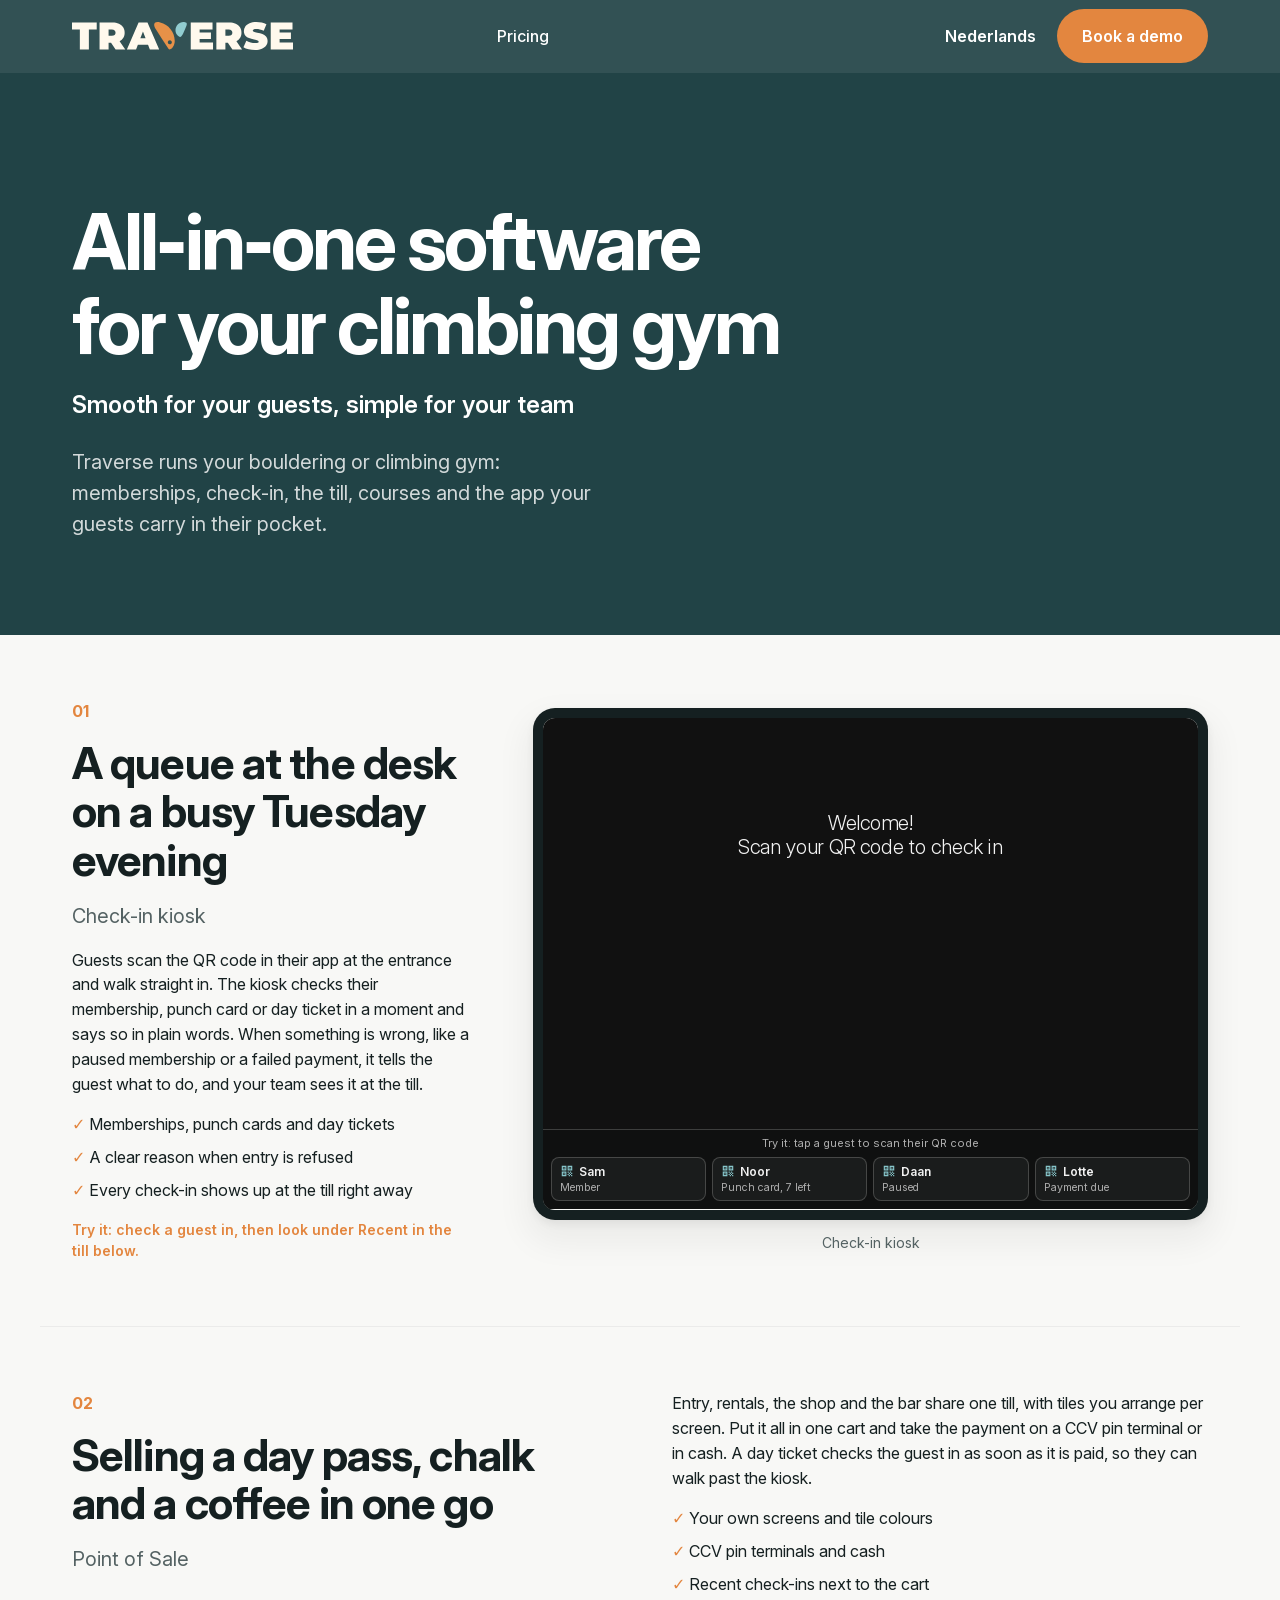
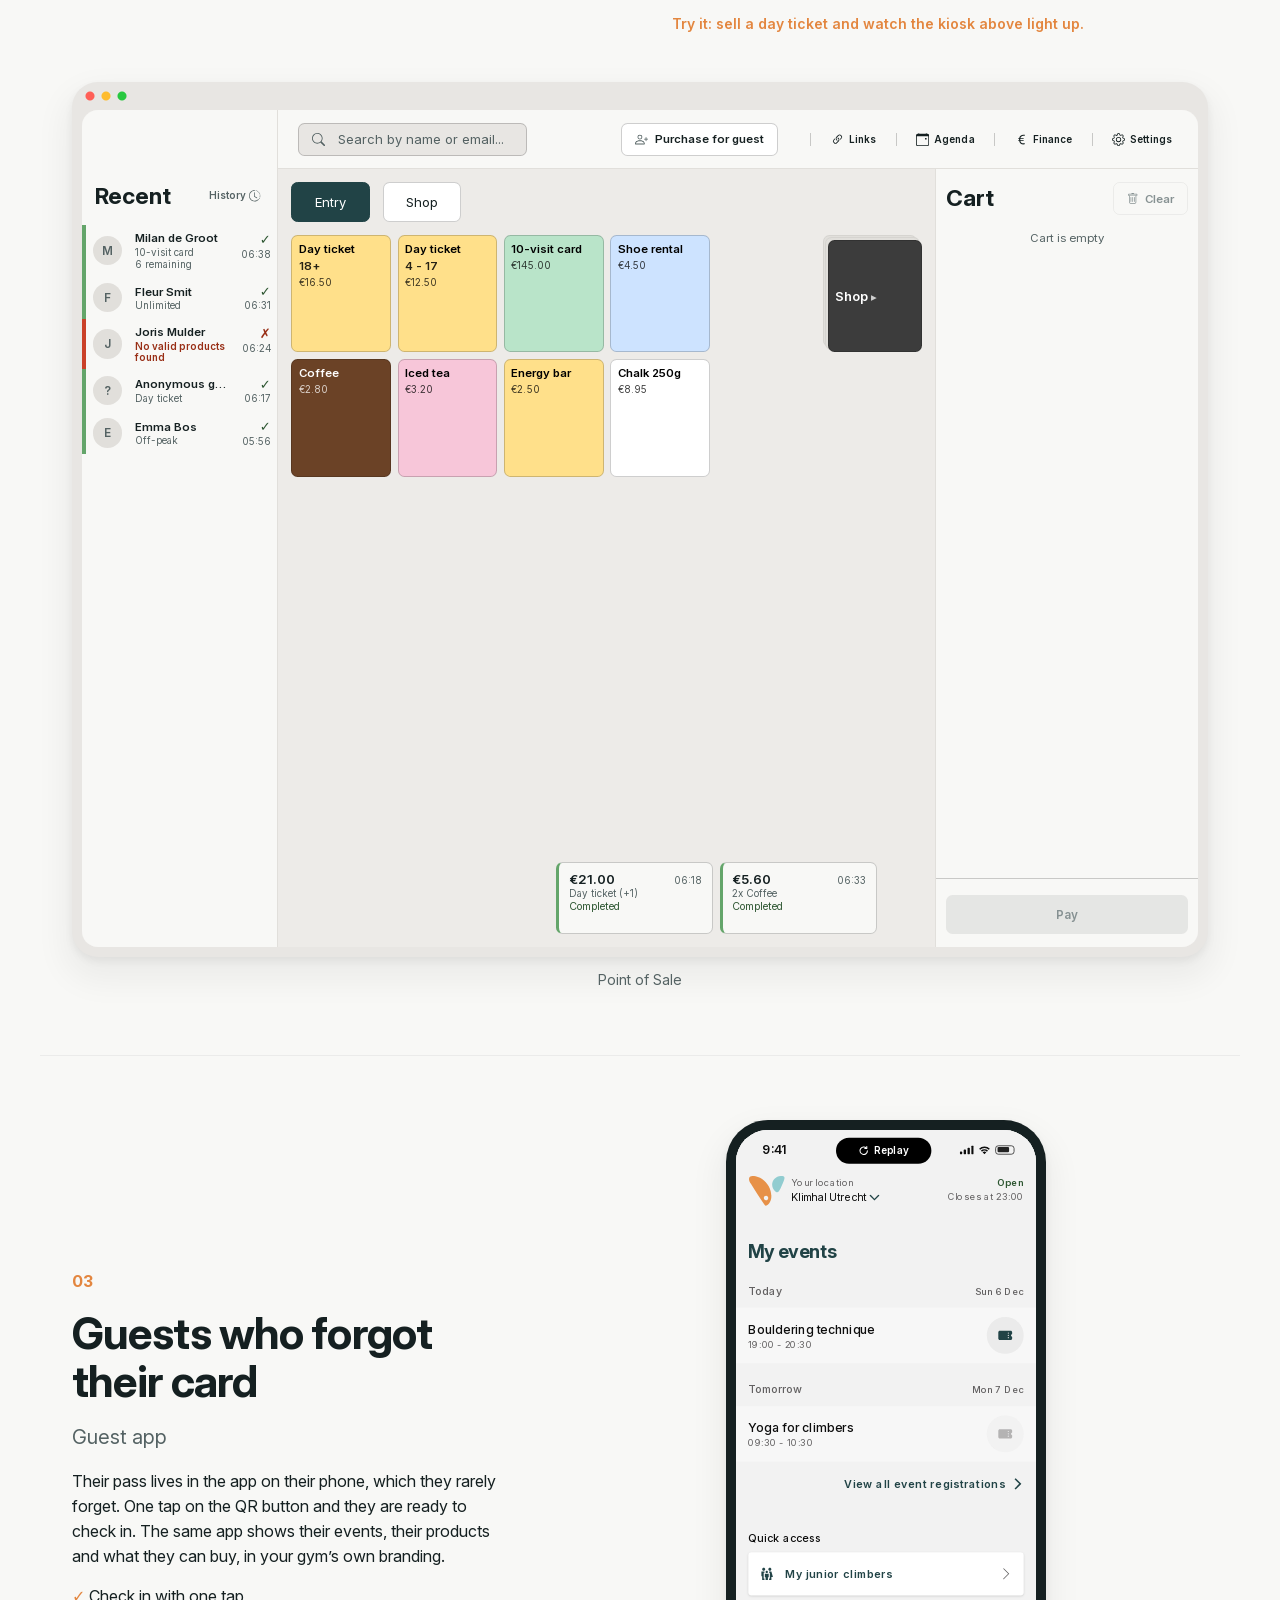
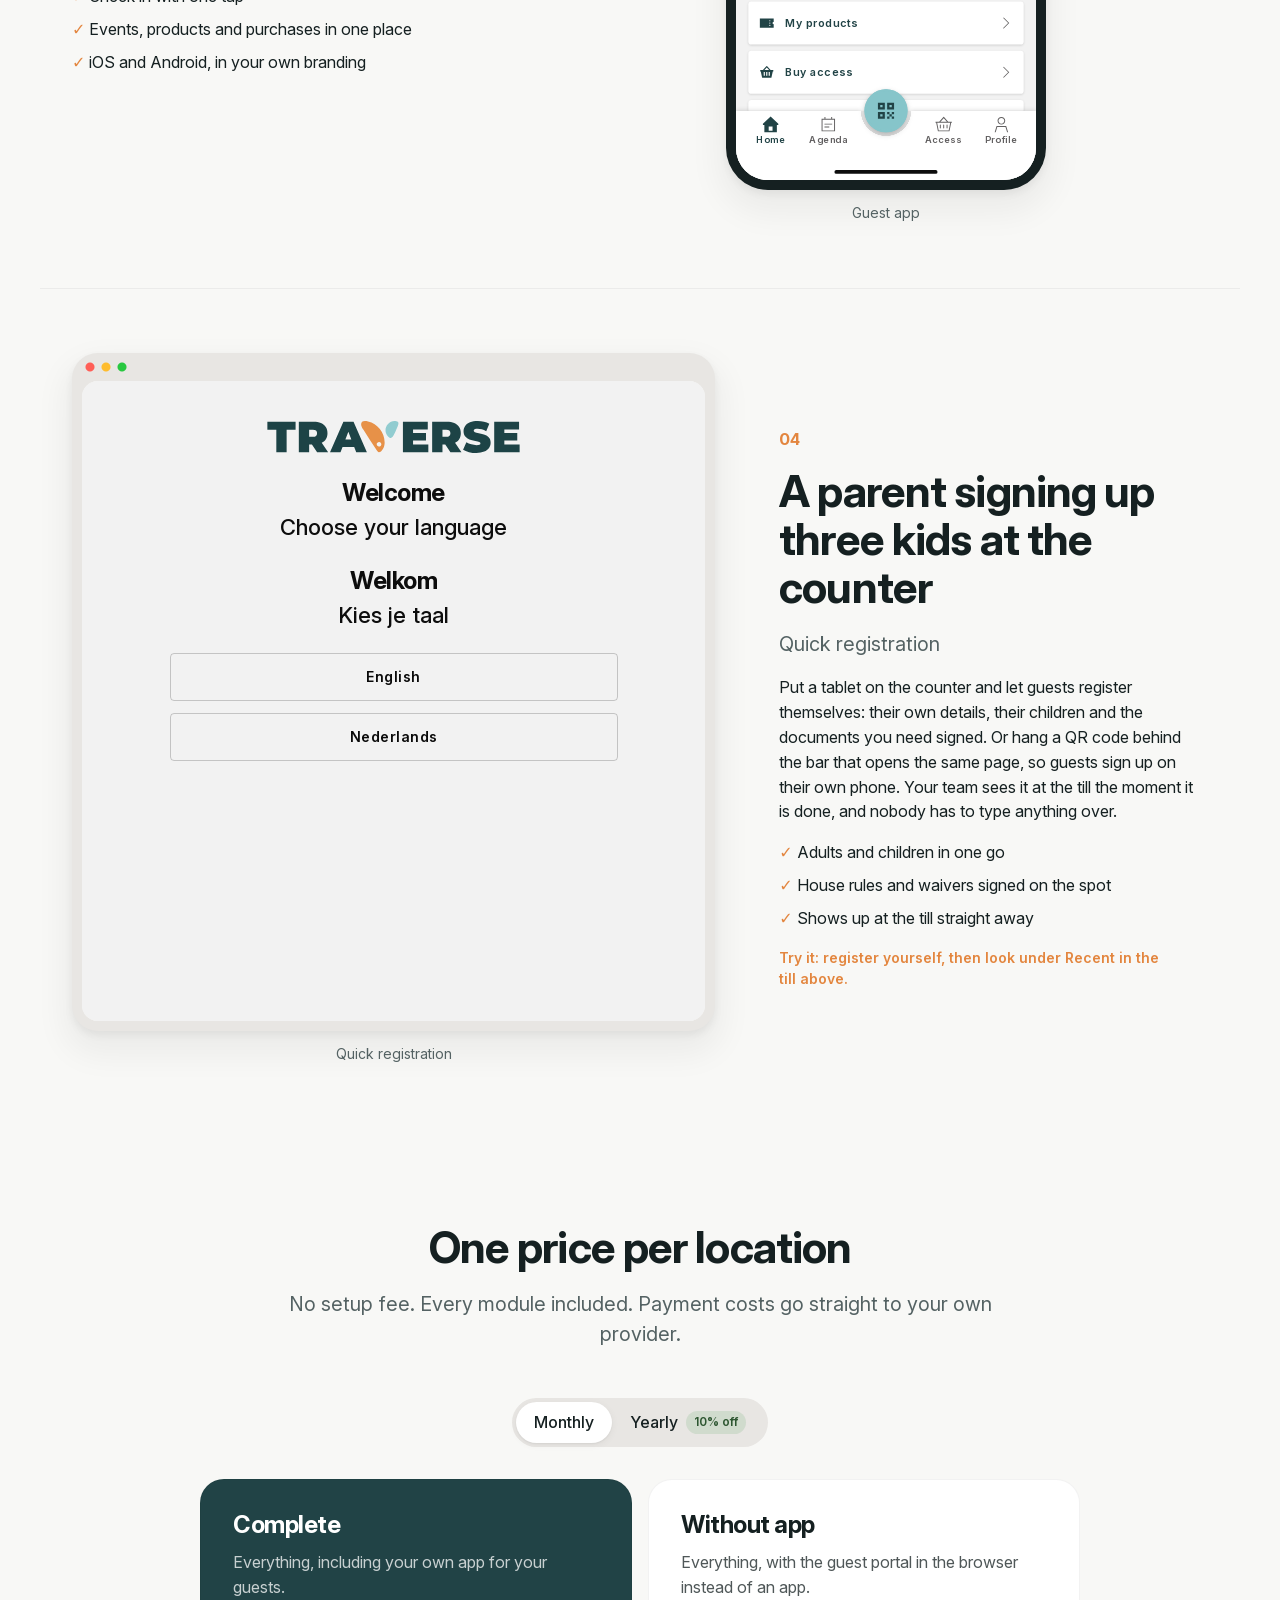
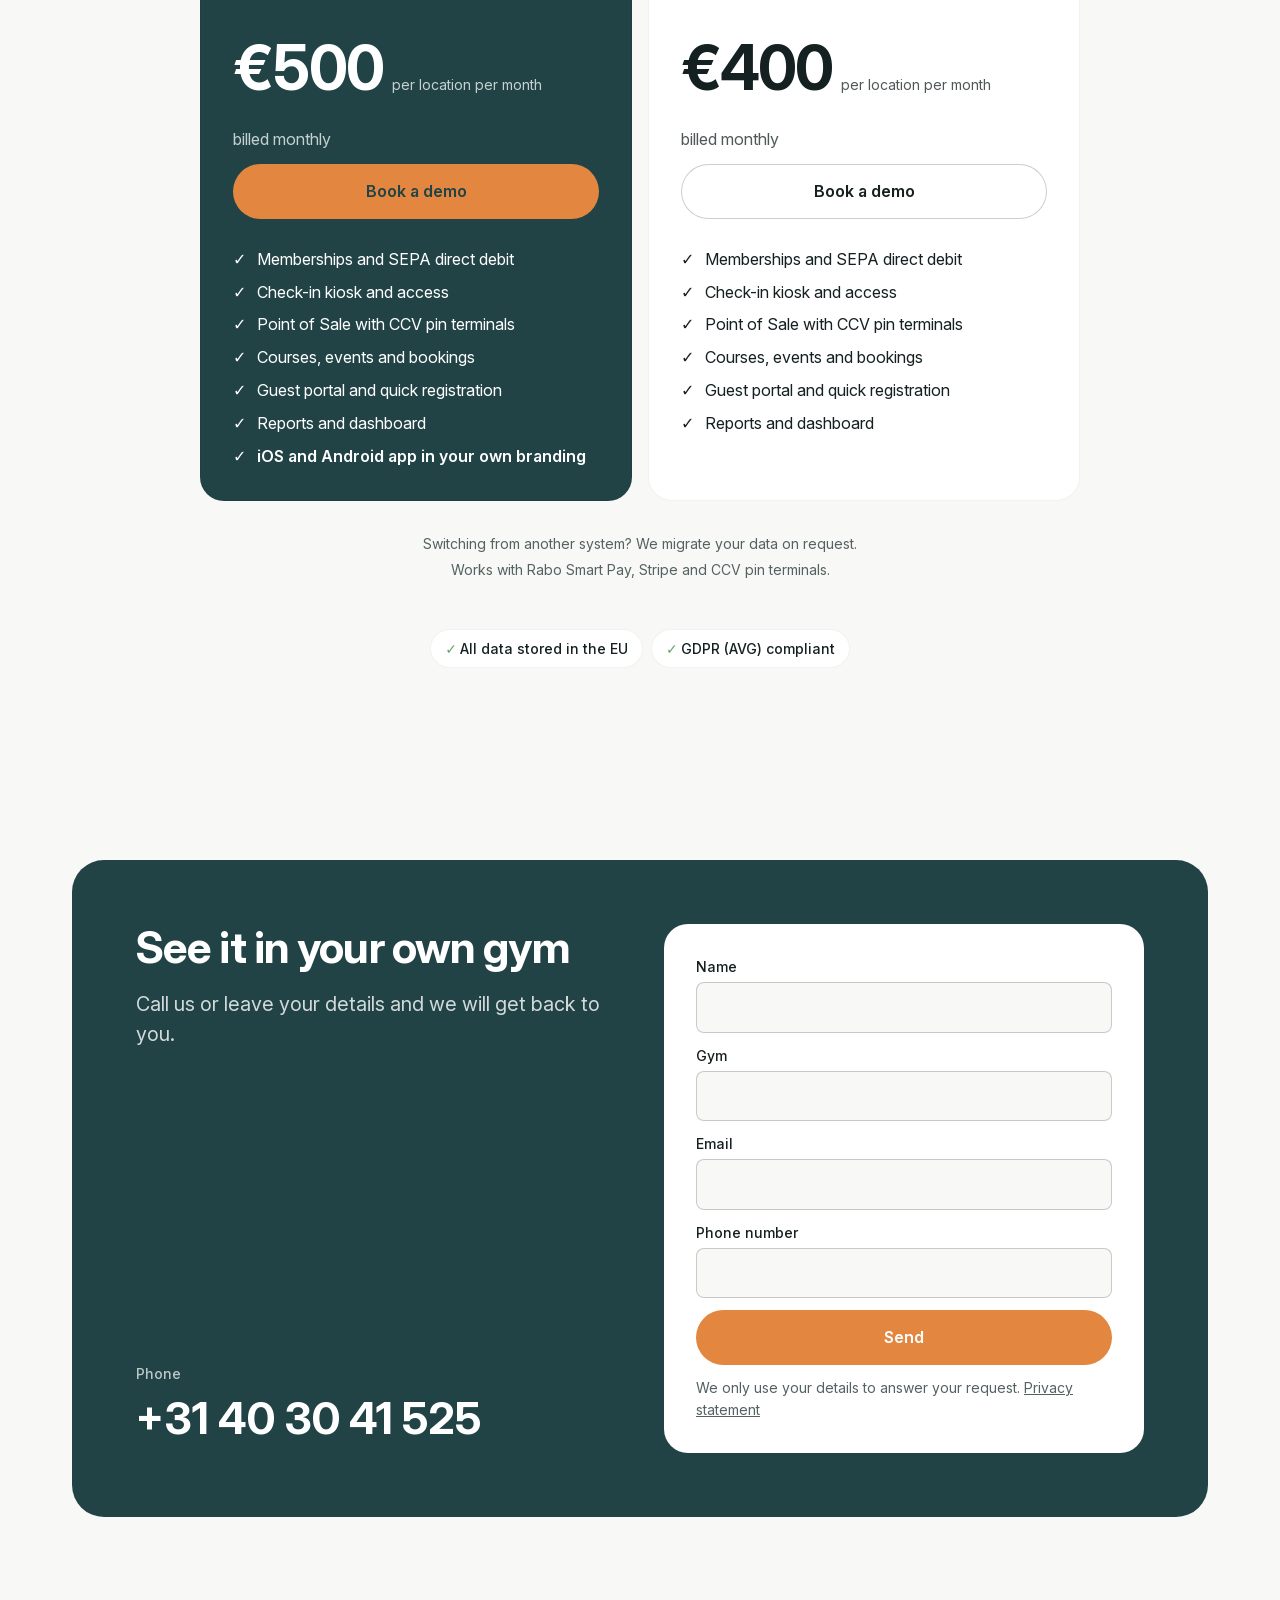
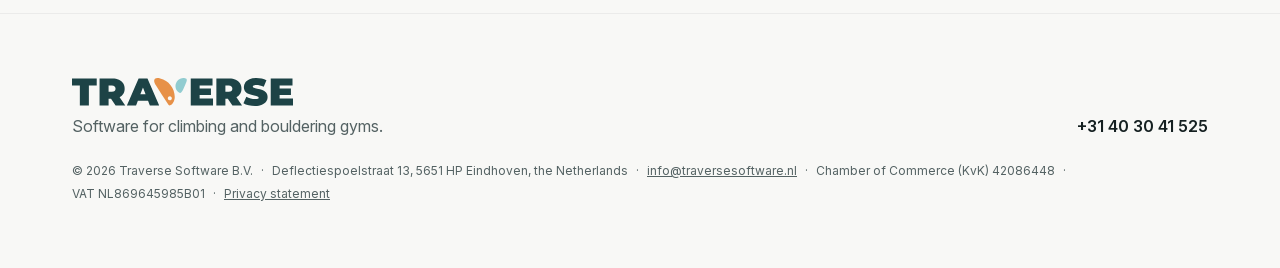
==== commit 8861b28f: "add privacy info and legal info for Traverse Software" ====
--- a/index.html
+++ b/index.html
@@ -8,12 +8,12 @@
   <link rel="icon" type="image/svg+xml" href="/favicon.svg">
   <link rel="icon" type="image/png" sizes="96x96" href="/favicon-96.png">
   <link rel="apple-touch-icon" href="/apple-touch-icon.png">
-  <script type="module" crossorigin src="/assets/index-CfhUNV4u.js"></script>
+  <script type="module" crossorigin src="/assets/index-B_3G9b2A.js"></script>
   <link rel="modulepreload" crossorigin href="/assets/modulepreload-polyfill-B5Qt9EMX.js">
-  <link rel="modulepreload" crossorigin href="/assets/lib-DtuLYq9w.js">
-  <link rel="modulepreload" crossorigin href="/assets/DemoSlot-DRScVrvw.js">
-  <link rel="modulepreload" crossorigin href="/assets/copy-DP0wfGGX.js">
-  <link rel="stylesheet" crossorigin href="/assets/lib-BIVk1kz7.css">
+  <link rel="modulepreload" crossorigin href="/assets/lib-DmvTgEou.js">
+  <link rel="modulepreload" crossorigin href="/assets/DemoSlot-efBSRsUF.js">
+  <link rel="modulepreload" crossorigin href="/assets/copy-DdE7CLMd.js">
+  <link rel="stylesheet" crossorigin href="/assets/lib-Bmo370wT.css">
   <link rel="stylesheet" crossorigin href="/assets/index-HFBs8pKv.css">
 </head>
 <body>
--- a/assets/lib-Bmo370wT.css
+++ b/assets/lib-Bmo370wT.css
@@ -0,0 +1 @@
+@font-face{font-family:Inter;font-style:italic;font-weight:100 900;font-display:swap;src:url(/assets/inter-italic-100-900-cyrillic-ext-BYoJyjsM.woff2) format("woff2");unicode-range:U+0460-052F,U+1C80-1C8A,U+20B4,U+2DE0-2DFF,U+A640-A69F,U+FE2E-FE2F}@font-face{font-family:Inter;font-style:italic;font-weight:100 900;font-display:swap;src:url(/assets/inter-italic-100-900-cyrillic-CVOA9ym3.woff2) format("woff2");unicode-range:U+0301,U+0400-045F,U+0490-0491,U+04B0-04B1,U+2116}@font-face{font-family:Inter;font-style:italic;font-weight:100 900;font-display:swap;src:url(/assets/inter-italic-100-900-greek-ext-B_jCcZ6o.woff2) format("woff2");unicode-range:U+1F00-1FFF}@font-face{font-family:Inter;font-style:italic;font-weight:100 900;font-display:swap;src:url(/assets/inter-italic-100-900-greek-A1rHpd_D.woff2) format("woff2");unicode-range:U+0370-0377,U+037A-037F,U+0384-038A,U+038C,U+038E-03A1,U+03A3-03FF}@font-face{font-family:Inter;font-style:italic;font-weight:100 900;font-display:swap;src:url(/assets/inter-italic-100-900-vietnamese-CFYAVqej.woff2) format("woff2");unicode-range:U+0102-0103,U+0110-0111,U+0128-0129,U+0168-0169,U+01A0-01A1,U+01AF-01B0,U+0300-0301,U+0303-0304,U+0308-0309,U+0323,U+0329,U+1EA0-1EF9,U+20AB}@font-face{font-family:Inter;font-style:italic;font-weight:100 900;font-display:swap;src:url(/assets/inter-italic-100-900-latin-ext-DVCrKThp.woff2) format("woff2");unicode-range:U+0100-02BA,U+02BD-02C5,U+02C7-02CC,U+02CE-02D7,U+02DD-02FF,U+0304,U+0308,U+0329,U+1D00-1DBF,U+1E00-1E9F,U+1EF2-1EFF,U+2020,U+20A0-20AB,U+20AD-20C0,U+2113,U+2C60-2C7F,U+A720-A7FF}@font-face{font-family:Inter;font-style:italic;font-weight:100 900;font-display:swap;src:url(/assets/inter-italic-100-900-latin-CpDjs_zY.woff2) format("woff2");unicode-range:U+0000-00FF,U+0131,U+0152-0153,U+02BB-02BC,U+02C6,U+02DA,U+02DC,U+0304,U+0308,U+0329,U+2000-206F,U+20AC,U+2122,U+2191,U+2193,U+2212,U+2215,U+FEFF,U+FFFD}@font-face{font-family:Inter;font-style:normal;font-weight:100 900;font-display:swap;src:url(/assets/inter-normal-100-900-cyrillic-ext-BLWtiy7B.woff2) format("woff2");unicode-range:U+0460-052F,U+1C80-1C8A,U+20B4,U+2DE0-2DFF,U+A640-A69F,U+FE2E-FE2F}@font-face{font-family:Inter;font-style:normal;font-weight:100 900;font-display:swap;src:url(/assets/inter-normal-100-900-cyrillic-B8cfLZjk.woff2) format("woff2");unicode-range:U+0301,U+0400-045F,U+0490-0491,U+04B0-04B1,U+2116}@font-face{font-family:Inter;font-style:normal;font-weight:100 900;font-display:swap;src:url(/assets/inter-normal-100-900-greek-ext-BKTlanAW.woff2) format("woff2");unicode-range:U+1F00-1FFF}@font-face{font-family:Inter;font-style:normal;font-weight:100 900;font-display:swap;src:url(/assets/inter-normal-100-900-greek-iYI_izmT.woff2) format("woff2");unicode-range:U+0370-0377,U+037A-037F,U+0384-038A,U+038C,U+038E-03A1,U+03A3-03FF}@font-face{font-family:Inter;font-style:normal;font-weight:100 900;font-display:swap;src:url(/assets/inter-normal-100-900-vietnamese-mkXyzLes.woff2) format("woff2");unicode-range:U+0102-0103,U+0110-0111,U+0128-0129,U+0168-0169,U+01A0-01A1,U+01AF-01B0,U+0300-0301,U+0303-0304,U+0308-0309,U+0323,U+0329,U+1EA0-1EF9,U+20AB}@font-face{font-family:Inter;font-style:normal;font-weight:100 900;font-display:swap;src:url(/assets/inter-normal-100-900-latin-ext-jukQPMAF.woff2) format("woff2");unicode-range:U+0100-02BA,U+02BD-02C5,U+02C7-02CC,U+02CE-02D7,U+02DD-02FF,U+0304,U+0308,U+0329,U+1D00-1DBF,U+1E00-1E9F,U+1EF2-1EFF,U+2020,U+20A0-20AB,U+20AD-20C0,U+2113,U+2C60-2C7F,U+A720-A7FF}@font-face{font-family:Inter;font-style:normal;font-weight:100 900;font-display:swap;src:url(/assets/inter-normal-100-900-latin-j6BbcsN8.woff2) format("woff2");unicode-range:U+0000-00FF,U+0131,U+0152-0153,U+02BB-02BC,U+02C6,U+02DA,U+02DC,U+0304,U+0308,U+0329,U+2000-206F,U+20AC,U+2122,U+2191,U+2193,U+2212,U+2215,U+FEFF,U+FFFD}:root{--bg-darker: #e1dfdb;--bg-dark: #e8e6e3;--bg: #edebe8;--bg-light: #f8f8f6;--bg-lighter: #ffffff;--text: #152021;--text-muted: #546263;--text-on-primary: #ffffff;--text-on-secondary: #fff8ea;--text-on-highlight: #214346;--text-success: #2d5631;--text-danger: #982e15;--primary: #214346;--secondary: #e3863f;--highlight: rgb(134 197 202 / .6);--avatar-bg: #86c5ca;--avatar-fg: #214346;--danger: #ca4028;--success: #64a56a;--warning: oklch(81.47% .16722 100.648);--info: oklch(50.146% .16371 260.616);--border: rgb(11 14 14 / .2);--border-muted: rgb(11 14 14 / .05);--accent-1: #7abeac;--accent-2: #716fda;--accent-3: #b4d15c;--accent-4: #cc74a4;--accent-5: #b0c3c5;--accent-6: #e4b849;--accent-7: #0f868f;--accent-8: #ae4763;--accent-9: #e3863f;--accent-10: #214346;--shadow-2: 0 2px 6px 2px rgb(13 13 13 / .03), 0 1px 2px 0 rgb(13 13 13 / .06);--shadow-4: 0 6px 10px 4px rgb(13 13 13 / .03), 0 2px 3px 0 rgb(13 13 13 / .06);--shadow-8: 0 16px 32px 8px rgb(13 13 13 / .05), 0 4px 8px 0 rgb(13 13 13 / .06);--space-4: 4px;--space-8: 8px;--space-12: 12px;--space-16: 16px;--space-24: 24px;--space-32: 32px;--space-48: 48px;--space-64: 64px;--space-96: 96px;--space-128: 128px;--radius-4: 4px;--radius-8: 8px;--radius-16: 16px;--radius-24: 24px;--radius-32: 32px;--radius-full: 9999px;--font-sans: "Inter", system-ui, -apple-system, "Segoe UI", sans-serif;--text-display: clamp(2.5rem, 1.6rem + 4vw, 5rem);--text-h1: clamp(2.25rem, 1.6rem + 2.8vw, 4rem);--text-h2: clamp(1.75rem, 1.3rem + 1.8vw, 2.75rem);--text-h3: clamp(1.25rem, 1.1rem + .6vw, 1.5rem);--text-lead: clamp(1.0625rem, 1rem + .3vw, 1.25rem);--text-body: 1rem;--text-small: .875rem;--text-caption: .75rem;--content-width: 1200px;--gutter: clamp(16px, 4vw, 32px)}*,*:before,*:after{box-sizing:border-box}html{-webkit-text-size-adjust:100%;text-size-adjust:100%}body{margin:0;font-family:var(--font-sans);font-size:var(--text-body);line-height:1.55;color:var(--text);background:var(--bg-light);-webkit-font-smoothing:antialiased}h1,h2,h3,h4,p{margin:0}h1,h2,h3{line-height:1.1;letter-spacing:-.02em;font-weight:700}a{color:inherit}img,svg{display:block;max-width:100%}button,input,select,textarea{font:inherit;color:inherit}:focus-visible{outline:2px solid var(--secondary);outline-offset:2px}.container{width:100%;max-width:var(--content-width);margin-inline:auto;padding-inline:var(--gutter)}.visually-hidden{position:absolute;width:1px;height:1px;overflow:hidden;clip:rect(0 0 0 0);white-space:nowrap}@media(prefers-reduced-motion:reduce){*,*:before,*:after{animation-duration:.01ms!important;transition-duration:.01ms!important}}.tv-btn{--btn-bg: var(--primary);--btn-fg: var(--text-on-primary);--btn-border: transparent;--btn-radius: var(--radius-full);--btn-padding: 14px 24px;display:inline-flex;align-items:center;justify-content:center;gap:var(--space-8);padding:var(--btn-padding);border:1px solid var(--btn-border);border-radius:var(--btn-radius);background:var(--btn-bg);color:var(--btn-fg);font-weight:600;text-decoration:none;white-space:nowrap;cursor:pointer;transition:transform .12s ease,filter .12s ease}.tv-btn:hover{filter:brightness(1.08)}.tv-btn:active{transform:translateY(1px)}.tv-btn--secondary{--btn-bg: var(--bg-lighter);--btn-fg: var(--text);--btn-border: var(--border)}.tv-btn--ghost{--btn-bg: transparent;--btn-fg: var(--text);--btn-padding: 10px 12px}.tv-contact{--contact-bg: var(--primary);--contact-fg: var(--text-on-primary);--contact-form-bg: var(--bg-lighter);--contact-radius: var(--radius-32);display:grid;grid-template-columns:repeat(auto-fit,minmax(min(100%,360px),1fr));gap:var(--space-48);padding:clamp(24px,5vw,64px);border-radius:var(--contact-radius);background:var(--contact-bg);color:var(--contact-fg)}.tv-contact__intro{display:flex;flex-direction:column;gap:var(--space-16)}.tv-contact__title{font-size:var(--text-h2)}.tv-contact__subtitle{font-size:var(--text-lead);opacity:.8}.tv-contact__phone{display:flex;flex-direction:column;margin-top:auto;font-size:var(--text-h2);font-weight:700;text-decoration:none}.tv-contact__phone-label{font-size:var(--text-small);font-weight:500;opacity:.7}.tv-contact__form{display:flex;flex-direction:column;gap:var(--space-12);padding:var(--space-32);border-radius:var(--radius-24);background:var(--contact-form-bg);color:var(--text)}.tv-contact__form label{display:flex;flex-direction:column;gap:var(--space-4);font-size:var(--text-small);font-weight:500}.tv-contact__form input{padding:12px 14px;border:1px solid var(--border);border-radius:var(--radius-8);background:var(--bg-light);font-size:var(--text-body)}.tv-contact__note{color:var(--text-muted);font-size:var(--text-small)}.tv-contact__note a{color:inherit}.tv-contact__note--error{color:var(--text-danger)}.tv-contact__done{justify-content:center;min-height:16rem;color:var(--text)}.tv-contact__done-title{font-size:var(--text-h3);font-weight:600}.tv-contact__trap{position:absolute;left:-10000px;width:1px;height:1px;overflow:hidden}.tv-demo{--demo-device-bg: var(--text);--demo-screen-bg: var(--bg-light);--demo-radius: var(--radius-16);display:flex;flex-direction:column;align-items:center;gap:var(--space-12);margin:0}.tv-demo__device{width:100%;padding:10px;border-radius:calc(var(--demo-radius) + 10px);background:var(--demo-device-bg);box-shadow:var(--shadow-8)}.tv-demo__screen{min-height:240px;overflow:hidden;border-radius:var(--demo-radius);background:var(--demo-screen-bg)}.tv-demo--browser .tv-demo__device{padding-top:28px;background:radial-gradient(circle at 18px 14px,#ff5f57 4px,transparent 5px),radial-gradient(circle at 34px 14px,#febc2e 4px,transparent 5px),radial-gradient(circle at 50px 14px,#28c840 4px,transparent 5px),var(--bg-dark)}.tv-demo--phone .tv-demo__device{max-width:320px;--demo-radius: 32px}.tv-demo--phone .tv-demo__screen,.tv-demo--kiosk .tv-demo__screen{min-height:0}.tv-demo--phone .tv-demo__screen{aspect-ratio:9 / 19.5}.tv-demo--kiosk .tv-demo__device{max-width:520px;--demo-radius: 12px}.tv-demo--kiosk .tv-demo__screen{aspect-ratio:4 / 3}.tv-demo--plain .tv-demo__device{padding:0;background:transparent;box-shadow:none}.tv-demo__caption{color:var(--text-muted);font-size:var(--text-small)}.tv-legal{display:flex;flex-wrap:wrap;column-gap:var(--space-8);row-gap:var(--space-4);color:var(--text-muted);font-size:var(--text-caption);font-style:normal}.tv-legal span:not(:last-child):after{content:"·";margin-left:var(--space-8)}@media(max-width:720px){.tv-legal{flex-direction:column}.tv-legal span:not(:last-child):after{content:none}}.tv-legal a{color:inherit}.tv-pricing{--pricing-card-bg: var(--bg-lighter);--pricing-card-border: var(--border-muted);--pricing-card-radius: var(--radius-24);--pricing-featured-bg: var(--primary);--pricing-featured-fg: var(--text-on-primary);display:flex;flex-direction:column;align-items:center;gap:var(--space-32)}.tv-pricing__switch{display:inline-flex;padding:4px;border-radius:var(--radius-full);background:var(--bg-dark)}.tv-pricing__switch button{display:inline-flex;align-items:center;gap:var(--space-8);padding:8px 18px;border:0;border-radius:var(--radius-full);background:transparent;cursor:pointer;font-weight:500}.tv-pricing__switch button.active{background:var(--bg-lighter);box-shadow:var(--shadow-2)}.tv-pricing__saving{padding:2px 8px;border-radius:var(--radius-full);background:#64a56a2e;color:var(--text-success);font-size:var(--text-caption);font-weight:600}.tv-pricing__cards{display:grid;grid-template-columns:repeat(auto-fit,minmax(min(100%,320px),1fr));gap:var(--space-16);width:100%;max-width:880px}.tv-pricing__card{display:flex;flex-direction:column;gap:var(--space-12);padding:var(--space-32);border:1px solid var(--pricing-card-border);border-radius:var(--pricing-card-radius);background:var(--pricing-card-bg)}.tv-pricing__card--featured{background:var(--pricing-featured-bg);color:var(--pricing-featured-fg)}.tv-pricing__card--featured .tv-btn{--btn-bg: var(--bg-lighter);--btn-fg: var(--primary)}.tv-pricing__name{font-size:var(--text-h3)}.tv-pricing__tagline,.tv-pricing__billing{opacity:.75}.tv-pricing__price{display:flex;align-items:baseline;flex-wrap:wrap;gap:var(--space-8);margin-top:var(--space-8)}.tv-pricing__amount{font-size:var(--text-h1);font-weight:700;letter-spacing:-.03em;font-variant-numeric:tabular-nums}.tv-pricing__unit{font-size:var(--text-small);opacity:.75}.tv-pricing__features{display:flex;flex-direction:column;gap:var(--space-8);margin:var(--space-16) 0 0;padding:0;list-style:none}.tv-pricing__features li{position:relative;padding-left:1.5em}.tv-pricing__features li:before{content:"✓";position:absolute;left:0;font-weight:700}.tv-pricing__extra{font-weight:600}.tv-pricing__notes{display:flex;flex-direction:column;gap:var(--space-4);text-align:center;color:var(--text-muted);font-size:var(--text-small)}.tv-review{--review-bg: var(--bg-lighter);--review-radius: var(--radius-24);display:flex;flex-direction:column;gap:var(--space-16);margin:0;padding:var(--space-48);border-radius:var(--review-radius);background:var(--review-bg)}.tv-review__quote{margin:0;font-size:var(--text-h3);font-weight:500;line-height:1.35}.tv-review__author{color:var(--text-muted)}.tv-review--placeholder{border:2px dashed var(--border);background:transparent}.tv-review--placeholder .tv-review__quote{color:var(--text-muted)}.tv-label{--label-bg: transparent;--label-fg: var(--primary);--label-border: var(--border);display:inline-block;padding:4px 12px;border:1px solid var(--label-border);border-radius:var(--radius-full);background:var(--label-bg);color:var(--label-fg);font-size:var(--text-small);font-weight:500}.tv-section{--section-padding: clamp(var(--space-48), 8vw, var(--space-96));--section-bg: transparent;padding-block:var(--section-padding);background:var(--section-bg)}.tv-section__header{display:flex;flex-direction:column;gap:var(--space-16);max-width:720px;margin-bottom:var(--space-48)}.tv-section--center .tv-section__header{align-items:center;text-align:center;margin-inline:auto}.tv-section--center .tv-trust{align-items:center}.tv-section--center .tv-trust__items{justify-content:center}.tv-section__title{font-size:var(--text-h2)}.tv-section__lead{font-size:var(--text-lead);color:var(--text-muted)}.tv-wordmark{--wordmark-height: 28px;flex:none;height:var(--wordmark-height);width:auto}.tv-footer{--footer-bg: transparent;padding-block:var(--space-64);border-top:1px solid var(--border-muted);background:var(--footer-bg)}.tv-footer__inner{display:flex;flex-wrap:wrap;align-items:flex-end;justify-content:space-between;gap:var(--space-24)}.tv-footer__brand{display:flex;flex-direction:column;align-items:flex-start;gap:var(--space-8);color:var(--text-muted)}.tv-footer__phone{font-weight:600;text-decoration:none}.tv-footer__copy{width:100%}.tv-header{--header-bg: rgb(248 248 246 / .85);--header-border: var(--border-muted);position:sticky;top:0;z-index:10;background:var(--header-bg);border-bottom:1px solid var(--header-border);backdrop-filter:blur(12px)}.tv-header__inner{display:flex;align-items:center;gap:var(--space-24);min-height:72px}.tv-header__brand{text-decoration:none}.tv-header__nav{display:flex;gap:var(--space-24);margin-inline:auto}.tv-header__nav a{text-decoration:none;color:var(--text-muted);font-weight:500}.tv-header__nav a:hover{color:var(--text)}.tv-header__actions{display:flex;align-items:center;gap:var(--space-8);margin-left:auto}@media(max-width:760px){.tv-header__nav{display:none}.tv-header__inner{gap:var(--space-8);min-height:60px}.tv-header .tv-wordmark{--wordmark-height: 18px}.tv-header__actions{gap:var(--space-4)}.tv-header__actions .tv-btn{--btn-padding: 8px 12px;font-size:var(--text-small)}}.tv-trust{--trust-chip-bg: var(--bg-lighter);--trust-chip-border: var(--border-muted);display:flex;flex-direction:column;gap:var(--space-16)}.tv-trust__items{display:flex;flex-wrap:wrap;gap:var(--space-8);margin:0;padding:0;list-style:none}.tv-trust__items li{padding:8px 14px;border:1px solid var(--trust-chip-border);border-radius:var(--radius-full);background:var(--trust-chip-bg);font-size:var(--text-small);font-weight:500}.tv-trust__items li:before{content:"✓ ";color:var(--success);font-weight:700}.demo-app{--app-brand: var(--primary);--app-fab-bg: var(--avatar-bg);--app-fab-fg: var(--avatar-fg);--app-open: var(--text-success);--app-surface: #f2f2f2;--app-on: #0d0d0d;--app-dim: #626061;--app-lowest: #ffffff;--app-low: #f7f7f7;--app-container: #ebebeb;--app-subtle-dim: rgb(13 13 13 / .05);--app-shadow: rgb(13 13 13 / .15);--app-island: #000000;height:100%;font-family:var(--font-sans);color:var(--app-on);-webkit-font-smoothing:antialiased;user-select:none}.demo-app button{font:inherit;color:inherit;border:0;background:none;padding:0;cursor:pointer}.demo-app svg{display:block}.demo-app__device{position:relative;width:390px;height:845px;overflow:hidden;background:var(--app-surface)}.demo-app__title-md{font-size:16px;font-weight:500;line-height:24px;letter-spacing:.15px}.demo-app__title-sm{font-size:14px;font-weight:500;line-height:20px;letter-spacing:.1px}.demo-app__muted-sm{font-size:12px;line-height:16px;letter-spacing:.4px;color:var(--app-dim)}.demo-app__muted-md{font-size:14px;line-height:20px;letter-spacing:.25px;color:var(--app-dim)}.demo-app__status{position:absolute;inset:0 0 auto;z-index:10;height:47px;display:flex;align-items:center;justify-content:space-between;padding:4px 28px 0 34px;font-size:16px;font-weight:600;pointer-events:none}.demo-app__time{width:60px}.demo-app__sys{display:flex;align-items:center;gap:6px;width:72px;justify-content:flex-end}.demo-app__signal,.demo-app__wifi{height:12px;width:auto;fill:currentColor}.demo-app__battery{width:25px;height:12px;border:1.5px solid currentColor;border-radius:4px;padding:1.5px;opacity:.9}.demo-app__battery span{display:block;width:75%;height:100%;border-radius:1.5px;background:currentColor}.demo-app .demo-app__island{pointer-events:auto;display:flex;align-items:center;justify-content:center;gap:6px;width:124px;height:34px;margin-top:2px;border-radius:20px;background:var(--app-island);color:var(--text-on-primary);font-size:13px;font-weight:600;letter-spacing:.2px}.demo-app__island-icon{width:14px;height:14px}.demo-app .demo-app__island:focus-visible{outline:2px solid var(--secondary);outline-offset:2px}.demo-app__home{position:absolute;inset:0}.demo-app__appbar{display:flex;align-items:center;gap:8px;height:111px;padding:47px 16px 0;background:var(--app-surface)}.demo-app__applogo{width:48px;height:48px;flex:none}.demo-app__loc{display:flex;flex-direction:column;flex:1;min-width:0}.demo-app__locname{display:flex;align-items:center;gap:4px;font-size:14px;line-height:20px}.demo-app__chev-down{width:14px;height:14px;color:var(--app-brand)}.demo-app__openstatus{display:flex;flex-direction:column;align-items:flex-end;gap:4px}.demo-app__open{font-size:12px;font-weight:600;line-height:12px;letter-spacing:.5px;color:var(--app-open)}.demo-app__body{position:absolute;inset:111px 0 90px}.demo-app__spinner{position:absolute;left:50%;top:45%;width:36px;height:36px;margin:-18px 0 0 -18px;border-radius:50%;border:4px solid var(--app-brand);border-right-color:transparent;animation:demo-app-spin .8s linear infinite}@keyframes demo-app-spin{to{transform:rotate(360deg)}}.demo-app__scroll{height:100%;overflow-y:auto;overscroll-behavior:contain;scrollbar-width:none;padding-bottom:48px;opacity:0;visibility:hidden;transition:opacity .25s ease}.demo-app__scroll::-webkit-scrollbar{display:none}.demo-app__scroll.is-visible{opacity:1;visibility:visible}.demo-app__headline{margin:0;padding:32px 16px 0;font-size:24px;font-weight:700;line-height:32px;color:var(--app-brand)}.demo-app__headline--news{padding-top:8px}.demo-app__dayhead{display:flex;justify-content:space-between;align-items:baseline;padding:24px 16px 8px;font-size:14px;font-weight:500;line-height:20px;color:var(--app-dim)}.demo-app__event{display:flex;align-items:center;gap:8px;margin-top:4px;padding:12px 16px;background:var(--app-low)}.demo-app__event-text{display:flex;flex-direction:column;flex:1}.demo-app .demo-app__ticketbtn{display:grid;place-items:center;width:48px;height:48px;border-radius:50%;background:var(--app-container);color:var(--app-brand)}.demo-app__ticketbtn svg{width:16px;height:16px}.demo-app__ticketbtn.is-disabled{color:var(--app-dim);opacity:.45}.demo-app__textbtn{display:flex;align-items:center;justify-content:flex-end;gap:8px;padding:18px 16px 10px;font-size:14px;font-weight:600;letter-spacing:.5px;color:var(--app-brand)}.demo-app__textbtn svg{width:16px;height:16px}.demo-app__quick{display:flex;flex-direction:column;gap:8px;padding:40px 16px 32px}.demo-app__tile{display:flex;align-items:center;gap:16px;height:56px;padding:0 16px;border-radius:4px;background:var(--app-lowest);box-shadow:0 1px 3px var(--app-shadow);font-size:14px;font-weight:600;letter-spacing:.5px;color:var(--app-brand)}.demo-app__tile span{flex:1}.demo-app__tile-icon{width:16px;height:16px}.demo-app__tile-chev{width:16px;height:16px;color:var(--app-dim)}.demo-app__news{display:flex;flex-direction:column;gap:2px;margin:16px 16px 0;min-height:260px;padding:12px;border-radius:8px;background:var(--app-lowest);box-shadow:0 1px 3px var(--app-shadow)}.demo-app__news p{margin:8px 0 0;flex:1;font-size:12px;line-height:16px;letter-spacing:.4px}.demo-app__readmore{align-self:flex-end;font-size:14px;font-weight:600;letter-spacing:.5px;color:var(--app-brand)}.demo-app__bar{position:absolute;inset:auto 0 0;height:90px;filter:drop-shadow(0 -1px 3px var(--app-shadow))}.demo-app__bar-bg{position:absolute;inset:0;background:var(--app-lowest);-webkit-mask:radial-gradient(circle 33px at 50% 0,transparent 32.5px,#000 33px);mask:radial-gradient(circle 33px at 50% 0,transparent 32.5px,#000 33px)}.demo-app__tabs{position:relative;display:flex;padding:8px 8px 0}.demo-app__tab{flex:1;display:flex;flex-direction:column;align-items:center;gap:4px;font-size:12px;font-weight:600;line-height:12px;letter-spacing:.5px;color:var(--app-dim)}.demo-app__tab svg{width:20px;height:20px}.demo-app__tab.is-active{color:var(--app-brand)}.demo-app .demo-app__fab{position:absolute;left:50%;top:727px;width:56px;height:56px;margin-left:-28px;display:grid;place-items:center;border-radius:50%;background:var(--app-fab-bg);color:var(--app-fab-fg);box-shadow:0 2px 4px var(--app-shadow),0 3px 8px var(--app-shadow);transition:transform .12s ease}.demo-app .demo-app__fab:disabled{cursor:default}.demo-app .demo-app__fab:active:not(:disabled){transform:scale(.94)}.demo-app__fab svg{width:24px;height:24px}.demo-app__fab.is-hinting:after{content:"";position:absolute;inset:0;border-radius:50%;border:3px solid var(--app-fab-bg);animation:demo-app-ring 1.8s ease-out .4s infinite;pointer-events:none}@keyframes demo-app-ring{0%{transform:scale(1);opacity:.9}80%,to{transform:scale(1.7);opacity:0}}.demo-app .demo-app__fab:focus-visible,.demo-app .demo-app__ticketbtn:focus-visible,.demo-app .demo-app__close-x:focus-visible,.demo-app .demo-app__closebtn:focus-visible{outline:3px solid var(--secondary);outline-offset:2px}.demo-app__homebar{position:absolute;left:50%;bottom:8px;width:134px;height:5px;margin-left:-67px;border-radius:3px;background:var(--app-on);pointer-events:none}.demo-app__qrpage{position:absolute;inset:0;z-index:5;padding-top:47px;background:var(--app-surface);transform:translateY(100%);visibility:hidden;filter:brightness(.86);transition:transform .32s cubic-bezier(.2,.8,.2,1),visibility 0s linear .32s,filter .2s ease}.demo-app__qrpage.is-open{transform:none;visibility:visible;filter:none;transition:transform .32s cubic-bezier(.2,.8,.2,1),visibility 0s,filter .6s ease .25s}.demo-app__qrbar{position:relative;display:grid;place-items:center;height:56px}.demo-app .demo-app__close-x{position:absolute;left:4px;top:4px;width:48px;height:48px;display:grid;place-items:center;color:var(--app-dim)}.demo-app__close-x svg{width:20px;height:20px}.demo-app__qrbody{position:absolute;inset:103px 0 34px;display:flex;flex-direction:column;padding:32px 0 24px}.demo-app__qrcard{flex:1;min-height:0;display:flex;flex-direction:column;align-items:center;gap:4px;margin-top:16px;padding:16px;background:var(--app-lowest)}.demo-app__qrinner{flex:1;min-height:0;align-self:stretch;display:flex;flex-direction:column;gap:16px;margin-top:12px;padding:0 32px}.demo-app__qrbox{flex:1;min-height:0;display:flex;justify-content:center}.demo-app__qr{height:100%;max-width:100%;aspect-ratio:1;color:var(--app-on)}.demo-app__selector{display:flex;flex-direction:column;gap:4px;min-height:48px;padding:12px 16px;border-radius:4px;background:var(--app-container)}.demo-app__selector-name{font-size:14px;font-weight:600;line-height:14px;letter-spacing:.5px;color:var(--app-brand)}.demo-app__qranim{position:relative;display:grid;place-items:center;height:84px;overflow:hidden;background:var(--app-lowest)}.demo-app__qranim img{width:210px;height:auto;animation:demo-app-breathe 2.4s ease-in-out infinite}.demo-app__qranim-sweep{position:absolute;inset:0;background:linear-gradient(100deg,transparent 35%,rgb(255 255 255 / .85) 50%,transparent 65%);animation:demo-app-sweep 2.4s ease-in-out infinite}@keyframes demo-app-breathe{50%{transform:scale(1.04)}}@keyframes demo-app-sweep{0%{transform:translate(-100%)}to{transform:translate(100%)}}.demo-app .demo-app__closebtn{margin:24px 16px 0;height:48px;border-radius:4px;background:var(--app-brand);color:var(--text-on-primary);font-size:14px;font-weight:600;letter-spacing:.5px}.demo-app__splash{position:absolute;inset:0;z-index:8;display:grid;place-items:center;background:var(--app-lowest)}.demo-app__splash.is-gone{opacity:0;visibility:hidden;transition:opacity .3s ease,visibility 0s linear .3s}.demo-app__splash-mark{width:112px;height:112px}@media(prefers-reduced-motion:reduce){.demo-app *,.demo-app *:after{animation:none!important;transition:none!important}.demo-app__spinner{border-right-color:var(--app-brand);opacity:.5}}.demo-kiosk{--kiosk-standby: #111;--kiosk-success: #009400;--kiosk-error: #b31f1f;--kiosk-text: oklch(.96 0 202);--kiosk-text-muted: oklch(.75 0 202);--kiosk-border: rgb(244 243 241 / .2);--kiosk-panel: #0f1010;--kiosk-chip: #1a1c1c;--kiosk-chip-hover: #242727;--kiosk-focus: #86c5ca;position:relative;height:100%;overflow:hidden;background:var(--kiosk-standby);color:var(--kiosk-text);font-family:"Inter",var(--font-sans);transition:background .3s;container-type:inline-size}.demo-kiosk[data-state=success]{background:var(--kiosk-success)}.demo-kiosk[data-state=error]{background:var(--kiosk-error)}.demo-kiosk .kiosk-screen{display:flex;flex-direction:column;align-items:center;box-sizing:border-box;height:100%;padding:11% 48px 0;font-size:2rem;font-weight:300;line-height:1.2;text-align:center}.demo-kiosk .kiosk-logo{display:block;width:280px;height:auto;margin-bottom:2rem}.demo-kiosk .kiosk-welcome{margin:0}.demo-kiosk .kiosk-result{animation:kiosk-result-in .18s ease-out}.demo-kiosk .kiosk-detail-minor{margin:.25rem 0;font-size:1.25rem;opacity:.8}.demo-kiosk .kiosk-detail-minor:first-of-type{margin-top:1rem}.demo-kiosk .kiosk-note{max-width:640px;margin:3rem auto 0;padding:1rem;border:1px solid currentColor;border-radius:4px;font-size:1.25rem}.demo-kiosk .kiosk-note p{margin:0}.demo-kiosk .kiosk-note .kiosk-note-title{margin-bottom:.25rem;font-size:1.5rem;font-weight:500}@keyframes kiosk-result-in{0%{opacity:0;transform:scale(.97)}to{opacity:1;transform:none}}.demo-kiosk .kiosk-sim{position:absolute;right:0;bottom:0;left:0;padding:6px 8px 8px;border-top:1px solid var(--kiosk-border);background:var(--kiosk-panel)}.demo-kiosk .kiosk-sim__hint{margin:0 0 6px;color:var(--kiosk-text-muted);font-size:11px;line-height:1.3;text-align:center}.demo-kiosk .kiosk-sim__guests{display:grid;grid-template-columns:repeat(4,minmax(0,1fr));gap:6px}.demo-kiosk .kiosk-sim__guest{display:flex;flex-direction:column;align-items:flex-start;gap:2px;min-width:0;padding:6px 8px;border:1px solid var(--kiosk-border);border-radius:8px;background:var(--kiosk-chip);color:var(--kiosk-text);font:inherit;text-align:left;overflow-wrap:anywhere;cursor:pointer;transition:background .15s,transform .1s}.demo-kiosk .kiosk-sim__guest:hover{background:var(--kiosk-chip-hover)}.demo-kiosk .kiosk-sim__guest:active{transform:scale(.97)}.demo-kiosk .kiosk-sim__guest:focus-visible{outline:2px solid var(--kiosk-focus);outline-offset:1px}.demo-kiosk .kiosk-sim__qr{flex:none;width:14px;height:14px;color:var(--kiosk-focus)}.demo-kiosk .kiosk-sim__name{display:flex;align-items:center;gap:5px;font-size:12px;font-weight:600;line-height:1.3}.demo-kiosk .kiosk-sim__role{color:var(--kiosk-text-muted);font-size:10.5px;line-height:1.25}@container (max-width: 439px){.demo-kiosk .kiosk-screen{padding-top:8%}.demo-kiosk .kiosk-note{margin-top:1.5rem}.demo-kiosk .kiosk-sim__guests{display:flex;overflow-x:auto;scrollbar-width:none;overscroll-behavior-x:contain}.demo-kiosk .kiosk-sim__guests::-webkit-scrollbar{display:none}.demo-kiosk .kiosk-sim__guest{flex:none;width:104px}}@media(prefers-reduced-motion:reduce){.demo-kiosk,.demo-kiosk .kiosk-sim__guest{transition:none}.demo-kiosk .kiosk-result{animation:none}.demo-kiosk .kiosk-sim__guest:active{transform:none}}.demo-pos{--pos-disabled-fill: rgb(11 14 14 / .08);--pos-disabled-text: #869192;--pos-tile-stack-bg: #e1dfdb;--pos-scrim: rgb(0 0 0 / .5);--pos-text-on-danger: #ffffff;--size-2: 2px;--size-4: 4px;--size-8: 8px;--size-12: 12px;--size-16: 16px;--size-24: 24px;--radius-s: .25rem;--radius: .5rem;--radius-l: 1rem;--padding-s: .25rem;--padding: .5rem;--padding-l: 1rem;--padding-xl: 2rem;--gap-s: .25rem;--gap: .5rem;--gap-l: 1rem;--tab-min-width: 6rem;--tab-min-height: 3rem;--checkin-panel-width: 15rem;--cart-width: 20rem;--pos-grid-bottom-space: 7.5rem;--topbar-height: 4.5rem;--input-height: 3rem;width:100%;font-family:var(--font-sans);font-size:16px;line-height:normal;letter-spacing:normal;color:var(--text);background:var(--bg);text-align:left}.demo-pos *,.demo-pos *:before,.demo-pos *:after{margin:0;padding:0;box-sizing:border-box}.demo-pos h2,.demo-pos h3{line-height:normal;letter-spacing:normal}.demo-pos h3{font-size:1.17em}.demo-pos svg{display:inline-block;flex-shrink:0}.demo-pos button{font-family:inherit;font-size:inherit;min-width:6rem;min-height:var(--input-height);border-radius:var(--radius);border:1px solid var(--border);padding:var(--padding-s) var(--padding-l);cursor:pointer;background-color:var(--bg-lighter);color:var(--text);-webkit-tap-highlight-color:transparent;touch-action:manipulation}.demo-pos ul{list-style:none}.demo-pos .pos-stage{position:relative;width:1024px;height:768px;overflow:hidden;background:var(--bg)}.demo-pos .pos-shell{zoom:.75;width:calc(1024px / .75);height:1024px;display:flex;flex-direction:column;overflow:hidden}.demo-pos .pos-topbar{display:grid;grid-template-columns:var(--checkin-panel-width) 1fr;align-items:stretch;height:var(--topbar-height);flex-shrink:0}.demo-pos .pos-topbar-logo-panel{display:flex;justify-content:center;align-items:center;height:100%;padding:0 var(--size-24);background:var(--bg-light);border-right:1px solid var(--bg-darker)}.demo-pos .pos-topbar-logo{display:block;height:auto;width:100%;max-height:2rem;object-fit:contain}.demo-pos .pos-topbar-main{display:grid;grid-template-columns:minmax(12rem,19rem) 1fr auto;align-items:center;min-width:0;background:var(--bg-light);border-bottom:1px solid var(--bg-darker)}.demo-pos .pos-topbar-main>.pos-btn-outline{justify-self:end;margin-right:var(--size-16);margin-left:var(--gap-l)}.demo-pos .pos-topbar-search{display:flex;align-items:center;min-width:0;margin-left:var(--size-24)}.demo-pos .input-group{display:flex;align-items:center;width:100%;max-width:25rem;height:2.5rem;border:1px solid var(--border);border-radius:var(--radius);overflow:hidden;background-color:var(--bg-dark)}.demo-pos .input-group-icon{display:flex;align-items:center;padding:var(--padding-l);color:var(--text-muted)}.demo-pos .input-group-input{flex:1 1 0;min-width:0;height:100%;border:none;padding:var(--padding);padding-left:0;font-size:1rem;background:transparent;color:var(--text);outline:none;pointer-events:none}.demo-pos .input-group-input::placeholder{color:var(--text-muted)}.demo-pos .pos-topbar-nav-panel{display:flex;align-items:center;justify-content:flex-end;padding:0 var(--size-24);min-width:0}.demo-pos .pos-topbar-nav{display:flex;gap:var(--gap-l)}.demo-pos .pos-topbar-nav .pos-topbar-nav-button{display:flex;align-items:center;justify-content:center;gap:6px;height:var(--tab-min-height);min-width:unset;min-height:unset;padding:0 var(--padding);border:none;border-radius:var(--radius);background:transparent;font-size:.75rem;font-weight:600;letter-spacing:.1px;white-space:nowrap;cursor:default}.demo-pos .pos-topbar-nav-rule{align-self:center;width:1px;height:var(--size-16);background:var(--border)}.demo-pos .pos-btn-outline{display:flex;align-items:center;gap:var(--gap);min-width:unset;min-height:unset;height:2.5rem;padding:0 var(--padding-l);border:1px solid var(--border);border-radius:var(--radius);background:var(--bg-lighter);font-size:.875rem;font-weight:600;flex-shrink:0}.demo-pos .pos-btn-outline svg{color:var(--text-muted)}.demo-pos .pos-btn-outline:disabled{background:transparent;color:var(--pos-disabled-text);border-color:var(--border-muted);cursor:not-allowed}.demo-pos .pos-btn-outline:disabled svg{color:inherit}.demo-pos .pos-sell-layout{display:grid;grid-template-columns:var(--checkin-panel-width) 1fr var(--cart-width);grid-template-rows:1fr;flex:1;min-height:0;overflow:hidden}.demo-pos .pos-checkin-panel{display:flex;flex-direction:column;overflow:hidden;border-right:1px solid var(--bg-darker);background:var(--bg-light)}.demo-pos .pos-checkin-panel-header{display:flex;align-items:baseline;justify-content:space-between;gap:var(--gap);padding:var(--padding-l);font-size:1.75rem;font-weight:700;line-height:1.286}.demo-pos .icon-button.pos-history-button{display:flex;align-items:center;align-self:center;gap:var(--gap-s);min-width:unset;min-height:unset;padding:0 var(--padding-s) 2px;border:none;background:transparent;font-size:.75rem;font-weight:600;letter-spacing:.1px;white-space:nowrap;color:var(--text-muted);cursor:default}.demo-pos .pos-checkin-list{flex:1;overflow:hidden;display:flex;flex-direction:column}.demo-pos .pos-checkin-item{display:flex;align-items:center;gap:var(--gap-l);padding:var(--padding)}.demo-pos .pos-checkin-item.accepted{border-left:5px solid var(--success)}.demo-pos .pos-checkin-item.denied{border-left:5px solid var(--danger)}.demo-pos .pos-checkin-item.registration{border-left:5px solid var(--info)}.demo-pos .pos-checkin-item.accepted{animation:demo-pos-flash-accepted .5s ease-out forwards}.demo-pos .pos-checkin-item.denied{animation:demo-pos-flash-denied .5s ease-out forwards}.demo-pos .pos-checkin-item.registration{animation:demo-pos-flash-registration .5s ease-out forwards}.demo-pos .pos-checkin-item.no-flash{animation:none}@keyframes demo-pos-flash-accepted{0%{background-color:var(--success)}to{background-color:transparent}}@keyframes demo-pos-flash-denied{0%{background-color:var(--danger)}to{background-color:transparent}}@keyframes demo-pos-flash-registration{0%{background-color:var(--info)}to{background-color:transparent}}.demo-pos .pos-checkin-avatar{width:2.25rem;height:2.25rem;border-radius:50%;flex-shrink:0;display:flex;align-items:center;justify-content:center;background:var(--bg-darker);color:var(--text-muted);font-size:.9rem;font-weight:600}.demo-pos .pos-checkin-info{flex:1;min-width:0;display:flex;flex-direction:column;gap:.1rem}.demo-pos .pos-checkin-name{font-size:.875rem;font-weight:600;white-space:nowrap;overflow:hidden;text-overflow:ellipsis}.demo-pos .pos-checkin-product,.demo-pos .pos-checkin-remaining{font-size:.75rem;color:var(--text-muted);white-space:nowrap;overflow:hidden;text-overflow:ellipsis}.demo-pos .pos-checkin-blocked-note{font-size:.75rem;color:var(--text-danger);font-weight:600}.demo-pos .pos-checkin-status-icon{display:flex;flex-direction:column;align-items:flex-end;justify-content:flex-start;align-self:stretch;gap:.1rem;flex-shrink:0;font-size:1rem;font-weight:700}.demo-pos .pos-checkin-status-icon.accepted{color:var(--text-success)}.demo-pos .pos-checkin-status-icon.denied{color:var(--text-danger)}.demo-pos .pos-checkin-status-icon.registration{color:var(--info)}.demo-pos .pos-checkin-registration-badge{font-size:.75rem;color:var(--info);font-weight:600}.demo-pos .pos-checkin-time{font-size:.75rem;font-weight:400;color:var(--text-muted)}.demo-pos .pos-products-panel{display:flex;flex-direction:column;overflow:hidden;border-right:1px solid var(--bg-darker)}.demo-pos .pos-category-tabs{display:flex;flex-wrap:wrap;gap:var(--gap-l);padding:var(--padding-l);flex-shrink:0}.demo-pos .pos-category-tab{flex-shrink:0;min-height:var(--tab-min-height);min-width:var(--tab-min-width);padding:0 var(--padding-l);border-radius:var(--radius);border:1px solid var(--border);background:var(--bg-lighter);font-size:1rem;white-space:nowrap;transition:background .1s}.demo-pos .pos-category-tab:hover{background:var(--highlight)}.demo-pos .pos-category-tab.active{background:var(--primary);color:var(--text-on-primary);border-color:var(--primary)}.demo-pos .pos-screen-grid{display:grid;grid-template-columns:repeat(var(--pos-grid-columns, 6),1fr);grid-template-rows:repeat(var(--pos-grid-rows, 5),1fr);gap:var(--size-8);padding:0 var(--padding-l) var(--pos-grid-bottom-space);flex:1;overflow:hidden;min-height:0}.demo-pos .pos-screen-tile{display:flex;flex-direction:column;align-items:flex-start;justify-content:flex-start;gap:var(--size-2);min-width:0;min-height:0;padding:var(--size-8);border:1px solid var(--border);border-radius:8px;text-align:left;overflow:hidden;user-select:none;transition:filter .1s,transform .05s}.demo-pos .pos-screen-tile:hover{border-color:var(--highlight)}.demo-pos .pos-screen-tile:active{transform:scale(.96);filter:invert()}.demo-pos .pos-screen-tile-name{font-size:.875rem;font-weight:600;line-height:1.3;width:100%;word-break:break-word;display:-webkit-box;-webkit-line-clamp:3;line-clamp:3;-webkit-box-orient:vertical;overflow:hidden}.demo-pos .pos-screen-tile-subtitle{font-size:.875rem;font-weight:600;line-height:1.35;letter-spacing:.1px;opacity:.85;white-space:nowrap;overflow:hidden;text-overflow:ellipsis;max-width:100%}.demo-pos .pos-screen-tile-price{font-size:.75rem;line-height:1.35;letter-spacing:.1px;opacity:.75;white-space:nowrap}.demo-pos .pos-screen-tile.pos-screen-tile-link{position:relative;background:none;border:none;padding:0;overflow:visible}.demo-pos .pos-screen-tile-link:before,.demo-pos .pos-screen-tile-link:after{content:"";position:absolute;background-color:var(--pos-tile-stack-bg);border:1px solid var(--border-muted);border-radius:8px}.demo-pos .pos-screen-tile-link:before{inset:0 6px 6px 0}.demo-pos .pos-screen-tile-link:after{inset:3px}.demo-pos .pos-screen-tile-link:active{filter:none}.demo-pos .pos-screen-tile-link-card{position:absolute;inset:6px 0 0 6px;z-index:1;display:flex;flex-direction:column;align-items:flex-start;justify-content:center;padding:var(--size-8);border:1px solid var(--border);border-radius:8px;overflow:hidden}.demo-pos .pos-screen-tile-link-name{font-size:1rem;font-weight:600;line-height:1.4}.demo-pos .pos-screen-tile-link-caret{font-size:.875rem;opacity:.75}.demo-pos .pos-cart-panel{display:flex;flex-direction:column;background:var(--bg-light);overflow:hidden;min-height:0}.demo-pos .pos-cart-header{display:flex;align-items:center;justify-content:space-between;gap:var(--gap-l);padding:var(--padding-l) var(--size-12);flex-shrink:0}.demo-pos .pos-cart-header h2{font-size:1.75rem;font-weight:700;line-height:1.286}.demo-pos .pos-cart-items{flex:1;overflow-y:auto;display:flex;flex-direction:column;gap:var(--gap);padding:var(--padding-s) var(--size-12);scroll-behavior:smooth}.demo-pos .pos-cart-empty{text-align:center;color:var(--text-muted);font-size:.875rem}.demo-pos .pos-cart-item{display:flex;flex-direction:column;flex-shrink:0;border:1px solid var(--border-muted);border-radius:var(--radius);background:var(--bg-lighter);overflow:hidden}.demo-pos .pos-cart-item-body{display:flex;flex-direction:column;gap:var(--gap);padding:var(--padding);border:1px solid var(--border-muted);border-radius:8px}.demo-pos .pos-cart-item-header{display:flex;align-items:flex-start;gap:var(--gap-s)}.demo-pos .pos-cart-item-title-row{display:flex;align-items:baseline;gap:var(--gap-s);flex-wrap:wrap;flex:1;min-width:0}.demo-pos .pos-btn-cart-remove{flex-shrink:0;width:2.5rem;height:2.5rem;min-width:unset;min-height:unset;margin:calc(var(--padding) * -.5) calc(var(--padding) * -.5) -1.25rem 0;padding:0;border:none;border-radius:var(--radius-s);background:transparent;color:var(--text-muted);cursor:pointer;display:flex;align-items:center;justify-content:center}.demo-pos .pos-btn-cart-remove:hover:not(:active){color:var(--danger)}.demo-pos .pos-btn-cart-remove:active{color:var(--danger);background:var(--bg-darker);transform:scale(.96)}.demo-pos .pos-cart-item-name{font-size:.875rem;font-weight:600}.demo-pos .pos-cart-item-age-label{font-size:.75rem;color:var(--text-muted);white-space:nowrap}.demo-pos .pos-cart-item-controls-row{display:flex;align-items:center;justify-content:space-between;gap:var(--gap)}.demo-pos .pos-cart-item-qty{display:flex;align-items:center;gap:var(--gap-s)}.demo-pos .pos-btn-cart-adjust{flex-shrink:0;width:2.5rem;height:2.5rem;min-width:unset;min-height:unset;padding:0;border-radius:var(--radius-s);border:1px solid var(--border);background:var(--bg-light);color:var(--text-muted);font-size:.875rem;display:flex;align-items:center;justify-content:center}.demo-pos .pos-btn-cart-adjust:active{background:var(--bg-darker);transform:scale(.96)}.demo-pos .pos-cart-item-qty-count{min-width:2.5rem;height:2.5rem;display:flex;align-items:center;justify-content:center;padding:0 var(--padding-s);border-radius:var(--radius-s);background:var(--bg-light);font-size:.875rem;font-weight:600;font-variant-numeric:tabular-nums}.demo-pos .pos-cart-item-price{font-size:.875rem;font-weight:600;text-align:right;white-space:nowrap;font-variant-numeric:tabular-nums}.demo-pos .pos-cart-footer{flex-shrink:0;border-top:1px solid var(--border);padding:var(--padding-l) var(--size-12);display:flex;flex-direction:column;gap:var(--gap)}.demo-pos .pos-cart-total-row.grand{display:flex;justify-content:space-between;font-size:1rem;font-weight:600;margin-bottom:var(--gap-s)}.demo-pos .pos-cart-actions{display:flex;gap:var(--gap);margin-top:var(--gap-s)}.demo-pos .pos-cart-actions button{flex:1;min-height:var(--tab-min-height);border:none;font-size:.9rem;font-weight:600}.demo-pos .pos-btn-pay{background:var(--primary);color:var(--text-on-primary);border:none;font-weight:600}.demo-pos .pos-btn-pay:hover:not(:disabled){opacity:.88}.demo-pos .pos-btn-pay:disabled,.demo-pos .pos-cart-actions button:disabled{background:var(--pos-disabled-fill);color:var(--pos-disabled-text);cursor:not-allowed}.demo-pos .pos-modal-overlay{position:absolute;inset:0;z-index:10;display:flex;align-items:center;justify-content:center;background-color:var(--pos-scrim)}.demo-pos .pos-modal-content{position:relative;width:90%;max-width:800px;max-height:90%;overflow-y:auto;padding:var(--padding-xl);border-radius:var(--radius);background-color:var(--bg-light)}.demo-pos .pos-modal-content:has(.pos-payment-screen-success){display:flex;flex-direction:column}.demo-pos .pos-modal-close{position:absolute;top:.5rem;right:.5rem;z-index:1;width:unset;min-width:unset;min-height:unset;padding:.25rem .5rem;border:none;background:none;font-size:1.5rem;line-height:1}.demo-pos .pos-payment-screen{display:grid;grid-template-columns:1fr 1fr;gap:var(--gap-l);padding:var(--padding-xl);max-width:64rem;margin:0 auto;align-content:start}.demo-pos .pos-payment-screen-success{flex:0 1 auto;min-height:0;overflow:hidden;grid-auto-rows:minmax(0,1fr);align-content:stretch}.demo-pos .pos-payment-screen-success .pos-payment-summary,.demo-pos .pos-payment-screen-success .pos-payment-result{min-height:0}.demo-pos .pos-payment-screen-success .pos-payment-summary{display:flex;flex-direction:column}.demo-pos .pos-payment-screen-success .pos-payment-summary>*,.demo-pos .pos-payment-screen-success .pos-payment-result>*{flex-shrink:0}.demo-pos .pos-payment-screen-success .pos-payment-items,.demo-pos .pos-payment-screen-success .pos-receipt{flex:0 1 auto;overflow-y:auto;overscroll-behavior:contain}.demo-pos .pos-payment-summary{align-self:stretch;background:var(--bg-lighter);border:1px solid var(--border);border-radius:var(--radius);padding:var(--padding)}.demo-pos .pos-payment-summary h2{margin:0 0 .75rem;font-size:1.1rem;font-weight:700}.demo-pos .pos-payment-items{margin:0 0 .75rem;display:flex;flex-direction:column;gap:.25rem;font-size:.875rem}.demo-pos .pos-payment-item{display:flex;justify-content:space-between;align-items:flex-start}.demo-pos .pos-payment-item-left{display:flex;flex-direction:column;gap:.1rem;flex:1;min-width:0;overflow-wrap:anywhere}.demo-pos .pos-payment-item-left .pos-cart-item-age-label,.demo-pos .pos-receipt-item-left .pos-cart-item-age-label{white-space:normal;padding-left:.5rem}.demo-pos .pos-payment-item-price,.demo-pos .pos-item-qty{flex-shrink:0;white-space:nowrap;padding-left:var(--padding-s)}.demo-pos .pos-payment-total{display:flex;justify-content:space-between;padding-top:var(--padding);border-top:1px solid var(--border);font-size:1rem}.demo-pos .pos-payment-total span:last-child,.demo-pos .pos-receipt-total span:last-child{white-space:nowrap}.demo-pos .pos-payment-methods{display:flex;flex-direction:column;gap:1rem;align-items:flex-start}.demo-pos .pos-method-buttons{display:flex;flex-direction:column;gap:.75rem;width:100%}.demo-pos .pos-method-btn{display:flex;align-items:center;gap:.5rem;background:var(--bg-lighter);border:2px solid var(--border);border-radius:var(--radius);padding:var(--padding-l) var(--padding-xl);font-size:1.1rem;font-weight:600;text-align:left;min-height:var(--input-height);transition:border-color .15s,background .15s}.demo-pos .pos-method-btn:hover{border-color:var(--primary);background:var(--bg-dark)}.demo-pos .pos-btn-secondary{background:var(--bg-lighter);border:1px solid var(--border);border-radius:var(--radius);padding:.5rem 1rem;font-size:.9rem}.demo-pos .pos-btn-danger{background:var(--danger);color:var(--pos-text-on-danger);border:none;border-radius:var(--radius);padding:.5rem 1rem;font-size:.9rem}.demo-pos .pos-payment-actions{display:flex;gap:.75rem;margin-top:1rem}.demo-pos .pos-payment-actions .pos-btn-pay{border-radius:var(--radius);padding:.5rem 1rem;font-size:.9rem}.demo-pos .pos-cash-tender{display:flex;flex-direction:column;gap:.75rem}.demo-pos .pos-form-input{width:100%;height:var(--input-height);padding:0 var(--padding);border:1px solid var(--border);border-radius:var(--radius);background:var(--bg-lighter);color:var(--text);font-size:1rem}.demo-pos .pos-form-input:focus{outline:2px solid var(--primary);outline-offset:1px}.demo-pos .pos-tender-input{font-size:1.5rem;padding:.5rem;max-width:12rem}.demo-pos .pos-change-row{display:flex;justify-content:space-between;font-size:1.1rem;font-weight:600;padding:.5rem 0;border-top:1px solid var(--border)}.demo-pos .pos-pin-waiting{display:flex;flex-direction:column;align-items:center;gap:1.5rem;padding:2rem}@keyframes demo-pos-spin{to{transform:rotate(360deg)}}.demo-pos .pos-spinner{display:inline-block;width:3rem;height:3rem;border:4px solid var(--border-muted);border-top-color:var(--primary);border-radius:50%;animation:demo-pos-spin .7s linear infinite}.demo-pos .pos-terminal-message-slot{min-height:3.3rem;display:flex;align-items:center;justify-content:center;text-align:center}.demo-pos .pos-terminal-message{font-size:1.1rem;font-weight:600;line-height:1.5}.demo-pos .pos-payment-result{display:flex;flex-direction:column;align-items:center;gap:1rem;padding:1.5rem;text-align:center}.demo-pos .pos-result-icon{width:4rem;height:4rem;border-radius:50%;background:var(--success);color:var(--text-on-primary);font-size:2rem;display:flex;align-items:center;justify-content:center}.demo-pos .pos-receipt{text-align:left;border:1px solid var(--border);border-radius:var(--radius);padding:1rem;width:100%;max-width:24rem;font-size:.8rem;display:flex;flex-direction:column}.demo-pos .pos-receipt-title{font-weight:700;font-size:1rem;margin:0 0 .5rem;text-align:center}.demo-pos .pos-receipt-supplier{display:flex;flex-direction:column;gap:.1rem;padding-bottom:.5rem;margin-bottom:.5rem;border-bottom:1px solid var(--border)}.demo-pos .pos-receipt-date{color:var(--text-muted);margin:0 0 .5rem}.demo-pos .pos-receipt ul{display:flex;flex-direction:column;gap:.35rem;border-top:1px solid var(--border);padding-top:.5rem}.demo-pos .pos-receipt-item-row{display:flex;justify-content:space-between;align-items:flex-start;gap:.5rem}.demo-pos .pos-receipt-item-left{display:flex;flex-direction:column;gap:.1rem;flex:1;min-width:0}.demo-pos .pos-receipt-item-price{flex-shrink:0;white-space:nowrap}.demo-pos .pos-receipt-total{font-weight:700;display:flex;justify-content:space-between;border-top:1px solid var(--border);padding-top:.5rem;margin-top:.35rem}.demo-pos .pos-receipt ul.pos-receipt-vat-breakdown{border-top:none;padding-top:.25rem;color:var(--text-muted)}.demo-pos--compact .pos-compact{display:flex;flex-direction:column;background:var(--bg)}.demo-pos--compact .pos-compact-top{display:flex;align-items:center;height:3.5rem;padding:0 var(--padding-l);background:var(--bg-light);border-bottom:1px solid var(--bg-darker)}.demo-pos--compact .pos-topbar-logo{width:auto;height:1rem;max-width:60%}.demo-pos--compact .pos-products-panel{border-right:none}.demo-pos--compact .pos-category-tabs{gap:var(--gap);padding:var(--padding-l) var(--size-12) var(--size-12)}.demo-pos--compact .pos-screen-grid{grid-template-columns:repeat(3,minmax(0,1fr));grid-template-rows:none;grid-auto-rows:5rem;padding:0 var(--size-12) var(--padding-l);overflow:visible}.demo-pos--compact .pos-cart-panel{border-top:1px solid var(--bg-darker)}.demo-pos--compact .pos-cart-header{padding:var(--size-12)}.demo-pos--compact .pos-cart-header h2{font-size:1.375rem}.demo-pos--compact .pos-cart-items{overflow:visible;scroll-behavior:auto}.demo-pos--compact .pos-cart-empty{padding:var(--size-8) 0 var(--size-16)}.demo-pos--compact .pos-compact-payment{position:relative;background:var(--bg-light);padding:var(--size-16) var(--size-12)}.demo-pos--compact .pos-payment-screen{grid-template-columns:1fr;padding:var(--size-24) 0 0}.demo-pos--compact .pos-method-btn{padding:var(--padding-l);font-size:1rem}.demo-pos--compact .pos-pin-waiting{padding:var(--size-16) 0}.demo-pos--compact .pos-payment-result{padding:var(--size-8) 0}.demo-pos--compact .pos-payment-actions{flex-wrap:wrap;justify-content:center}.demo-pos--compact .pos-payment-actions button{min-width:0;flex:1 1 auto}@media(prefers-reduced-motion:reduce){.demo-pos .pos-spinner{animation:none}.demo-pos .pos-screen-tile,.demo-pos .pos-btn-cart-adjust{transition:none}.demo-pos .pos-screen-tile:active,.demo-pos .pos-btn-cart-adjust:active{transform:none}.demo-pos .pos-cart-items{scroll-behavior:auto}}.demo-pos--compact .pos-payment-screen-success{grid-auto-rows:auto;overflow:visible}.demo-pos--compact .pos-payment-screen-success .pos-payment-summary{display:none}.demo-pos--compact .pos-payment-screen-success .pos-receipt{overflow:visible}.demo-pos--compact .pos-screen-tile{padding:6px}.demo-pos--compact .pos-screen-tile-name{font-size:.8125rem;word-break:normal;overflow-wrap:break-word;hyphens:auto}.demo-pos--compact .pos-screen-tile-subtitle{font-size:.8125rem}.demo-pos .pos-products-panel{position:relative}.demo-pos .pos-pending-payments{position:absolute;bottom:var(--size-16);left:var(--size-16);right:var(--size-16);height:calc(var(--pos-grid-bottom-space) - 2rem);display:flex;align-items:stretch;gap:var(--size-8);pointer-events:none}.demo-pos .pos-pending-track{flex:1;min-width:0;display:flex;align-items:stretch;gap:var(--size-8);overflow-x:auto;overscroll-behavior-x:contain;scrollbar-width:none;pointer-events:none}.demo-pos .pos-pending-track::-webkit-scrollbar{display:none}.demo-pos .pos-pending-track>:first-child{margin-left:auto}.demo-pos .pos-pending-chevron{pointer-events:auto;flex-shrink:0;display:flex;align-items:center;justify-content:center;width:3rem;min-width:0;padding:0;background:var(--bg-light);color:var(--text);border:1px solid var(--border);border-radius:8px;cursor:pointer}.demo-pos .pos-pending-chevron:disabled{opacity:.35;cursor:default}.demo-pos .pos-pending-chevron.idle{visibility:hidden}.demo-pos .pos-pending-tile{position:relative;pointer-events:auto;display:flex;flex-direction:column;align-items:flex-start;justify-content:center;gap:var(--size-2);width:12rem;flex-shrink:0;padding:var(--size-8) var(--size-12);background:var(--bg-light);border:1px solid var(--border);border-left-width:4px;border-radius:8px;color:var(--text);cursor:pointer;font-family:inherit;font-size:1rem;text-align:left}.demo-pos .pos-pending-tile:hover{border-color:var(--highlight);border-left-width:4px}.demo-pos .pos-pending-tile.static{cursor:default}.demo-pos .pos-pending-tile.static:hover{border-top-color:var(--border);border-right-color:var(--border);border-bottom-color:var(--border)}.demo-pos .pos-pending-tile-header{display:flex;justify-content:space-between;align-items:baseline;gap:var(--size-8);width:100%}.demo-pos .pos-pending-tile-time,.demo-pos .pos-pending-tile-kind{font-size:.75rem;color:var(--text-muted)}.demo-pos .pos-pending-tile-kind{max-width:100%;white-space:nowrap;overflow:hidden;text-overflow:ellipsis}.demo-pos .pos-pending-tile-amount{font-weight:600;white-space:nowrap}.demo-pos .pos-pending-tile-status{display:flex;align-items:flex-start;gap:var(--size-4);font-size:.8rem;width:100%}.demo-pos .pos-pending-tile-status-text{display:-webkit-box;line-clamp:2;-webkit-line-clamp:2;-webkit-box-orient:vertical;overflow:hidden;min-width:0;line-height:1.2;min-height:2.4em}.demo-pos .pos-pending-tile-status-text-tall{line-clamp:3;-webkit-line-clamp:3;min-height:3.6em}.demo-pos .pos-spinner.pos-pending-tile-spinner{width:.75rem;height:.75rem;border-width:2px;margin-top:.15rem;flex-shrink:0}.demo-pos .pos-pending-tile.waiting{border-left-color:var(--info)}.demo-pos .pos-pending-tile.success{border-left-color:var(--success)}.demo-pos .pos-pending-tile.success .pos-pending-tile-status{color:var(--text-success)}.demo-pos .pos-pending-tile.failed{border-left-color:var(--danger)}.demo-pos .pos-pending-tile.failed .pos-pending-tile-status{color:var(--text-danger)}.demo-pos .pos-pending-tile-completed-flash{animation:demo-pos-pending-completed-flash .6s ease-in-out}@keyframes demo-pos-pending-completed-flash{0%,to{background:var(--bg-light)}40%,60%{background:color-mix(in srgb,var(--success) 45%,var(--bg-light));border-color:var(--success)}}.demo-pos .pos-handoff-ring{position:absolute;inset:-1px -1px -1px -4px;border:2px solid var(--info);border-radius:8px;box-shadow:0 0 var(--size-12) var(--info);pointer-events:none}@media(prefers-reduced-motion:reduce){.demo-pos .pos-pending-tile-completed-flash{animation:none}}.demo-pricing{container-type:inline-size;height:100%;background:var(--bg);color:var(--text);font-size:14px;line-height:1.4}.demo-pricing .pm-app{display:grid;grid-template-columns:184px minmax(0,1fr);min-height:100%}.demo-pricing .pm-nav{background:var(--bg-light);box-shadow:var(--shadow-4);padding:16px;position:relative;z-index:1;overflow:hidden}.demo-pricing .pm-nav__logo{width:100%;height:auto;padding:4px 12px 16px}.demo-pricing .pm-nav ul{list-style:none;margin:0;padding:0;display:flex;flex-direction:column;gap:4px}.demo-pricing .pm-nav-item,.demo-pricing .pm-nav-subitem{display:flex;align-items:center;gap:8px;padding:7px 12px;border-radius:var(--radius-8);white-space:nowrap}.demo-pricing .pm-nav-item svg{color:var(--primary);flex-shrink:0}.demo-pricing .pm-nav-subitem{padding-left:24px}.demo-pricing .pm-nav-item.active,.demo-pricing .pm-nav-subitem.active{background:var(--highlight);color:var(--text-on-highlight);font-weight:600}.demo-pricing .pm-nav-section{border-top:1px solid var(--border-muted)}.demo-pricing .pm-nav-section__label{display:block;padding:14px 12px 2px;font-size:12px;font-weight:600;line-height:1;letter-spacing:.1px;color:var(--text-muted)}.demo-pricing .pm-main{min-width:0;padding:0 24px 24px}.demo-pricing .pm-breadcrumb{display:flex;align-items:center;gap:16px;height:3.5rem;margin:0 -24px;padding:0 24px;border-bottom:1px solid var(--border-muted)}.demo-pricing .pm-breadcrumb__list{flex:1;min-width:0;display:flex;align-items:center;white-space:nowrap;overflow:hidden}.demo-pricing .pm-breadcrumb__link{color:var(--primary);font-weight:700;text-decoration:underline}.demo-pricing .pm-breadcrumb__sep{margin:0 8px;color:var(--text-muted)}.demo-pricing .pm-breadcrumb__current{overflow:hidden;text-overflow:ellipsis}.demo-pricing .pm-reset{flex:0 0 auto;padding:5px 12px;border:1px solid var(--border);border-radius:var(--radius-full);background:var(--bg-light);color:var(--text-muted);font-size:13px;cursor:pointer}.demo-pricing .pm-reset:hover{color:var(--text);background:var(--bg-lighter)}.demo-pricing .pm-page{display:flex;flex-direction:column;gap:16px;padding-top:16px}.demo-pricing .pm-title{font-size:22px;font-weight:600;line-height:1.273;letter-spacing:0}.demo-pricing .pm-tabs{display:flex;overflow-x:auto;scrollbar-width:none;border-bottom:1px solid var(--border-muted)}.demo-pricing .pm-tabs::-webkit-scrollbar{display:none}.demo-pricing .pm-tabs button{flex:0 0 auto;border:none;border-bottom:2px solid transparent;margin-bottom:-1px;background:transparent;color:var(--text-muted);padding:12px 16px;cursor:pointer;white-space:nowrap}.demo-pricing .pm-tabs button:hover{color:var(--text)}.demo-pricing .pm-tabs button.active{color:var(--text);font-weight:600;border-bottom-color:var(--secondary)}.demo-pricing .pm-table-container{container-type:inline-size;overflow-x:auto;max-width:100%;overscroll-behavior-x:contain}.demo-pricing .pm-table{border-collapse:separate;border-spacing:2px;width:max-content;margin:-2px}.demo-pricing .pm-table th,.demo-pricing .pm-table td{height:4rem;padding:12px;text-align:left;vertical-align:middle}.demo-pricing .pm-table th{background:var(--bg-dark);font-weight:600;width:12rem;white-space:nowrap}.demo-pricing .pm-table td{background:var(--bg-light);width:8rem;text-align:center;font-variant-numeric:tabular-nums}.demo-pricing .pm-table th.pm-age{width:8.5rem;position:relative;text-align:center;padding-inline:12px 44px}.demo-pricing .pm-table th.pm-age:not(.pm-age--last){padding-inline:12px}.demo-pricing .pm-table th.pm-label{position:sticky;left:0;z-index:1;box-shadow:2px 0 0 var(--bg),-2px 0 0 var(--bg)}.demo-pricing .pm-addon-name{display:block}.demo-pricing .pm-muted{display:block;color:var(--text-muted);font-weight:400}.demo-pricing .pm-band{padding-block:0}.demo-pricing .pm-band__inner{position:sticky;left:12px;display:flex;align-items:center;justify-content:space-between;gap:8px;width:min(100%,calc(100cqw - 24px))}.demo-pricing .pm-interactable{cursor:pointer;transition:background-color .12s ease}.demo-pricing .pm-table .pm-interactable:hover{background:var(--bg-lighter);box-shadow:inset 0 0 0 1px var(--border-muted)}.demo-pricing .pm-table .pm-interactable:focus-visible{outline:2px solid var(--secondary);outline-offset:-2px}.demo-pricing .pm-empty{color:var(--text-muted)}.demo-pricing .pm-table .pm-editing{padding:0;background:var(--bg-light);box-shadow:inset 0 0 0 1px var(--highlight);outline:1px solid var(--highlight)}.demo-pricing .pm-editor{display:flex;align-items:center;height:4rem;margin:0;padding:0 8px;gap:4px}.demo-pricing .pm-editor input{flex:1;min-width:0;width:100%;height:100%;border:none;background:transparent;color:var(--text);font-size:14px;font-weight:400;text-align:center;outline:none}.demo-pricing .pm-editor__addon{color:var(--text-muted);font-weight:400}.demo-pricing .pm-icon-button{display:inline-flex;align-items:center;justify-content:center;border:none;background:transparent;color:var(--text);padding:0 4px;cursor:pointer}.demo-pricing .pm-icon-button:hover{color:var(--primary)}.demo-pricing .pm-add-age{position:absolute;right:8px;top:50%;transform:translateY(-50%)}.demo-pricing .pm-hint{color:var(--text-muted);font-size:13px}@keyframes pm-fresh{0%{background-color:var(--highlight)}}.demo-pricing .pm-fresh,.demo-pricing .pm-fresh-row th,.demo-pricing .pm-fresh-row td{animation:pm-fresh 1.2s ease-out}@media(prefers-reduced-motion:reduce){.demo-pricing .pm-fresh,.demo-pricing .pm-fresh-row th,.demo-pricing .pm-fresh-row td{animation:none}.demo-pricing .pm-interactable{transition:none}}@container (max-width: 760px){.demo-pricing .pm-app{grid-template-columns:minmax(0,1fr)}.demo-pricing .pm-nav{display:none}}@container (max-width: 480px){.demo-pricing .pm-main{padding:0 12px 16px}.demo-pricing .pm-breadcrumb{margin:0 -12px;padding:0 12px;height:3rem}.demo-pricing .pm-page{gap:12px;padding-top:12px}.demo-pricing .pm-title{font-size:18px}.demo-pricing .pm-tabs button{padding:10px 12px}.demo-pricing .pm-table th,.demo-pricing .pm-table td{height:3.5rem;padding:8px}.demo-pricing .pm-table th{width:7rem;white-space:normal;hyphens:auto}.demo-pricing .pm-table th.pm-age{width:6.5rem;white-space:nowrap;padding-inline:8px 44px}.demo-pricing .pm-table th.pm-age:not(.pm-age--last){padding-inline:8px}.demo-pricing .pm-table td{width:6.5rem;font-size:13px}.demo-pricing .pm-editor{height:3.5rem;padding:0 4px}.demo-pricing .pm-band__inner{left:8px;width:min(100%,calc(100cqw - 16px))}}.demo-register{--qr-surface: #f2f2f2;--qr-on: #0d0d0d;--qr-on-dim: #626061;--qr-on-subtle: rgb(13 13 13 / .2);--qr-lowest: #ffffff;--qr-fill: #0a0a0a;--qr-fill-on: #ffffff;--qr-error: #ca4028;--qr-success: #64a56a;--qr-shadow-card: 0 2px 8px rgb(13 13 13 / .15);container-type:inline-size;height:640px;font-family:var(--font-sans);color:var(--qr-on);background:var(--qr-surface);text-align:left}.demo-register *,.demo-register *:before,.demo-register *:after{box-sizing:border-box}.demo-register h2,.demo-register h3,.demo-register p{margin:0}.demo-register .qr-page{height:100%;overflow-y:auto;overscroll-behavior:contain;display:flex;justify-content:center}.demo-register .qr-container{width:100%;max-width:480px;display:flex;flex-direction:column;gap:24px;padding:24px 16px 48px}.demo-register .qr-logo{height:32px;max-width:100%;object-fit:contain;align-self:center;margin-top:16px}.demo-register .qr-step{animation:qr-fade-in .18s ease-out}@keyframes qr-fade-in{0%{opacity:0;transform:translateY(4px)}to{opacity:1;transform:none}}.demo-register .qr-title{font-size:22px;font-weight:500;line-height:1.273}.demo-register .qr-body,.demo-register .qr-accepting-for,.demo-register .qr-document-label{font-size:14px;line-height:1.429;letter-spacing:.25px}.demo-register .qr-welcome-block{display:flex;flex-direction:column;gap:24px;margin-bottom:24px}.demo-register .qr-welcome-lang{display:flex;flex-direction:column;gap:4px;text-align:center}.demo-register .qr-welcome{font-size:24px;font-weight:700;line-height:1.333}.demo-register .qr-welcome-choose{font-size:22px;font-weight:500;line-height:1.273}.demo-register .qr-language-list{display:flex;flex-direction:column;gap:12px}.demo-register .qr-language-btn{padding:16px;font-size:16px}.demo-register .qr-header{position:relative;display:flex;align-items:center;justify-content:center;text-align:center;padding:0 32px}.demo-register .qr-back-btn{position:absolute;left:0;top:50%;transform:translateY(-50%);display:flex;align-items:center;justify-content:center;width:32px;height:32px;border:none;background:none;color:var(--qr-on);cursor:pointer;padding:0}.demo-register .qr-btn{display:flex;align-items:center;justify-content:center;width:100%;min-height:48px;padding:0 24px;border:1px solid transparent;border-radius:4px;font-family:inherit;font-size:14px;font-weight:600;line-height:1;letter-spacing:.5px;cursor:pointer;transition:opacity .15s}.demo-register .qr-btn:hover{opacity:.85}.demo-register .qr-btn:active{opacity:.7}.demo-register .qr-btn--filled{background:var(--qr-fill);color:var(--qr-fill-on)}.demo-register .qr-btn--outlined{background:transparent;color:var(--qr-fill);border-color:var(--qr-on-subtle)}.demo-register .qr-btn:disabled{opacity:.5;cursor:not-allowed}.demo-register .qr-spinner{display:inline-block;width:20px;height:20px;border:2px solid rgb(255 255 255 / .35);border-top-color:var(--qr-fill-on);border-radius:50%;animation:qr-spin .8s linear infinite}@keyframes qr-spin{to{transform:rotate(360deg)}}.demo-register .qr-demo-fill{align-self:flex-end;display:inline-flex;align-items:center;gap:6px;padding:6px 12px;border:1px dashed var(--secondary);border-radius:9999px;background:transparent;color:var(--secondary);font-family:inherit;font-size:12px;font-weight:600;line-height:1;cursor:pointer}@media(hover:hover){.demo-register .qr-demo-fill:hover{background:color-mix(in srgb,var(--secondary) 10%,transparent)}}.demo-register .qr-form{display:flex;flex-direction:column;gap:16px}.demo-register .qr-form-view{display:flex;flex-direction:column;gap:32px}.demo-register .qr-category,.demo-register .qr-fields{display:flex;flex-direction:column;gap:16px}.demo-register .qr-category-title{font-size:14px;font-weight:500;line-height:1.429;letter-spacing:.1px}.demo-register .qr-field{display:flex;flex-direction:column}.demo-register .qr-field-label{padding:0 0 8px 12px;color:var(--qr-on-dim);font-size:14px;font-weight:600;line-height:1;letter-spacing:.5px}.demo-register .qr-field-label--small{font-size:12px}.demo-register .qr-input{display:flex;align-items:center;gap:8px;min-height:48px;padding:0 12px;background:var(--qr-lowest);border:1px solid var(--qr-lowest);border-radius:4px;transition:border-color .15s}.demo-register .qr-input:focus-within{border-color:var(--qr-fill)}.demo-register .qr-input--error{border-color:var(--qr-error)}.demo-register .qr-input input{flex:1;min-width:0;min-height:46px;border:none;background:transparent;outline:none;font-family:inherit;font-size:14px;line-height:1.429;color:var(--qr-on)}.demo-register .qr-input input::placeholder{color:var(--qr-on-dim)}.demo-register .qr-field-error{margin:4px 0 0 12px;color:var(--qr-error);font-size:12px;line-height:1.333;letter-spacing:.4px}.demo-register .qr-summary-list,.demo-register .qr-summary-actions{display:flex;flex-direction:column;gap:12px}.demo-register .qr-summary-item{display:flex;align-items:center;gap:12px;min-height:64px;padding:12px 16px;background:var(--qr-lowest);border-radius:4px;box-shadow:var(--qr-shadow-card)}.demo-register .qr-summary-item--confirm{flex-wrap:wrap}.demo-register .qr-summary-item-main{flex:1;min-width:0;display:flex;flex-direction:column;gap:2px;border:none;background:none;padding:0;text-align:left;font-family:inherit;color:var(--qr-on);cursor:pointer}.demo-register .qr-summary-name{font-size:14px;font-weight:500;line-height:1.429;letter-spacing:.1px}.demo-register .qr-summary-sub{color:var(--qr-on-dim);font-size:12px;line-height:1.333;letter-spacing:.4px;overflow-wrap:anywhere}.demo-register .qr-summary-remove-btn{display:flex;align-items:center;justify-content:center;width:32px;height:32px;flex-shrink:0;border:none;background:none;color:var(--qr-on-dim);cursor:pointer;padding:0}.demo-register .qr-confirm-text{flex:1 1 200px;font-size:14px;line-height:1.429}.demo-register .qr-confirm-actions{display:flex;gap:8px;margin-left:auto}.demo-register .qr-confirm-cancel,.demo-register .qr-confirm-remove{min-height:32px;padding:0 12px;border-radius:4px;font-family:inherit;font-size:12px;font-weight:600;letter-spacing:.5px;cursor:pointer}.demo-register .qr-confirm-cancel{border:1px solid var(--qr-on-subtle);background:transparent;color:var(--qr-on)}.demo-register .qr-confirm-remove{border:1px solid var(--qr-error);background:var(--qr-error);color:var(--qr-fill-on)}.demo-register .qr-start-over-btn{align-self:center;border:none;background:none;padding:8px 16px;color:var(--qr-error);font-family:inherit;font-size:14px;font-weight:600;letter-spacing:.5px;cursor:pointer}.demo-register .qr-accepting-for{color:var(--qr-on-dim)}.demo-register .qr-documents{display:flex;flex-direction:column;gap:12px}.demo-register .qr-document-item{display:flex;align-items:flex-start;gap:12px}.demo-register .qr-document-checkbox{width:16px;height:16px;margin:2px 0 0;flex-shrink:0;accent-color:var(--qr-fill);cursor:pointer}.demo-register .qr-document-label{cursor:pointer}.demo-register .qr-doc-link{text-decoration:underline}.demo-register .qr-done{display:flex;flex-direction:column;align-items:center;gap:16px;text-align:center;padding:32px 0}.demo-register .qr-done-check{width:48px;height:48px;border-radius:50%;display:flex;align-items:center;justify-content:center;background:var(--qr-success);color:var(--qr-fill-on)}@container (max-width: 420px){.demo-register .qr-logo{height:26px;margin-top:8px}}@media(max-width:600px){.demo-register{height:600px}}@media(prefers-reduced-motion:reduce){.demo-register .qr-step{animation:none}.demo-register .qr-spinner{animation-duration:2.4s}}
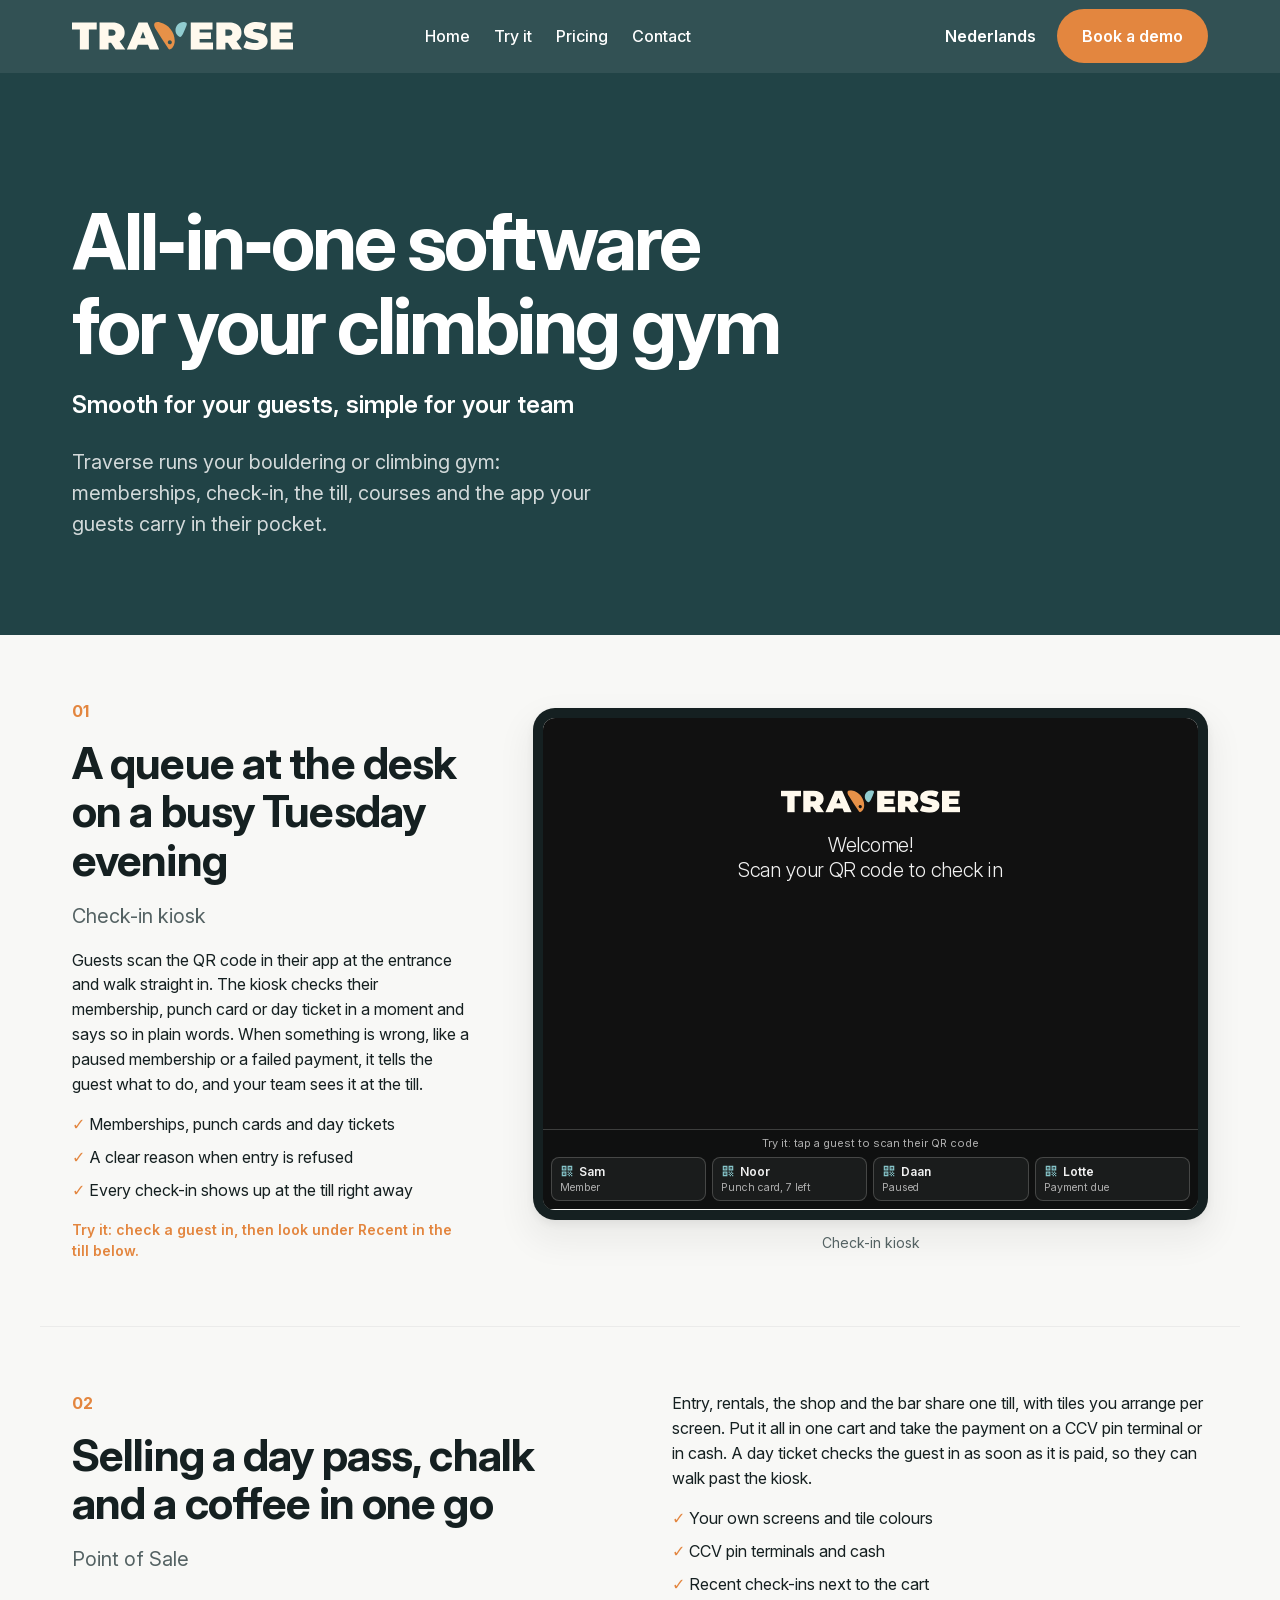
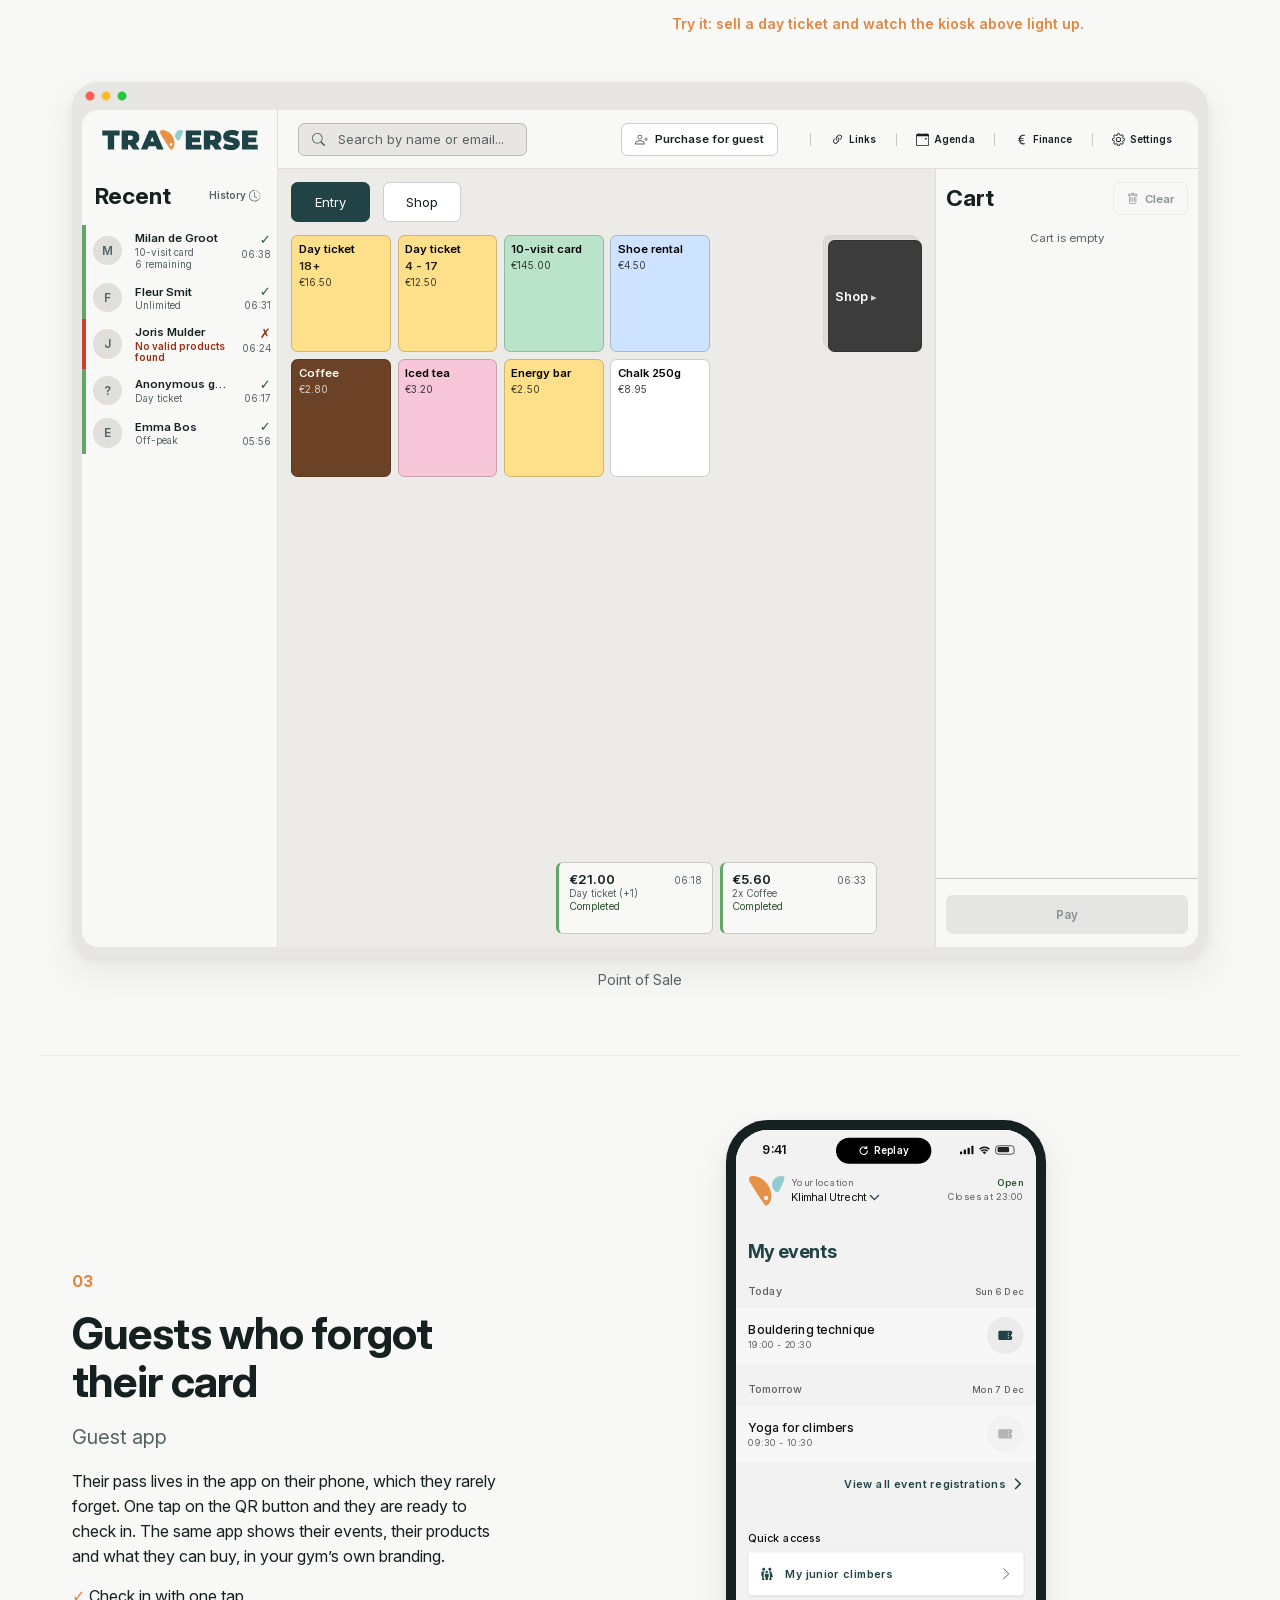
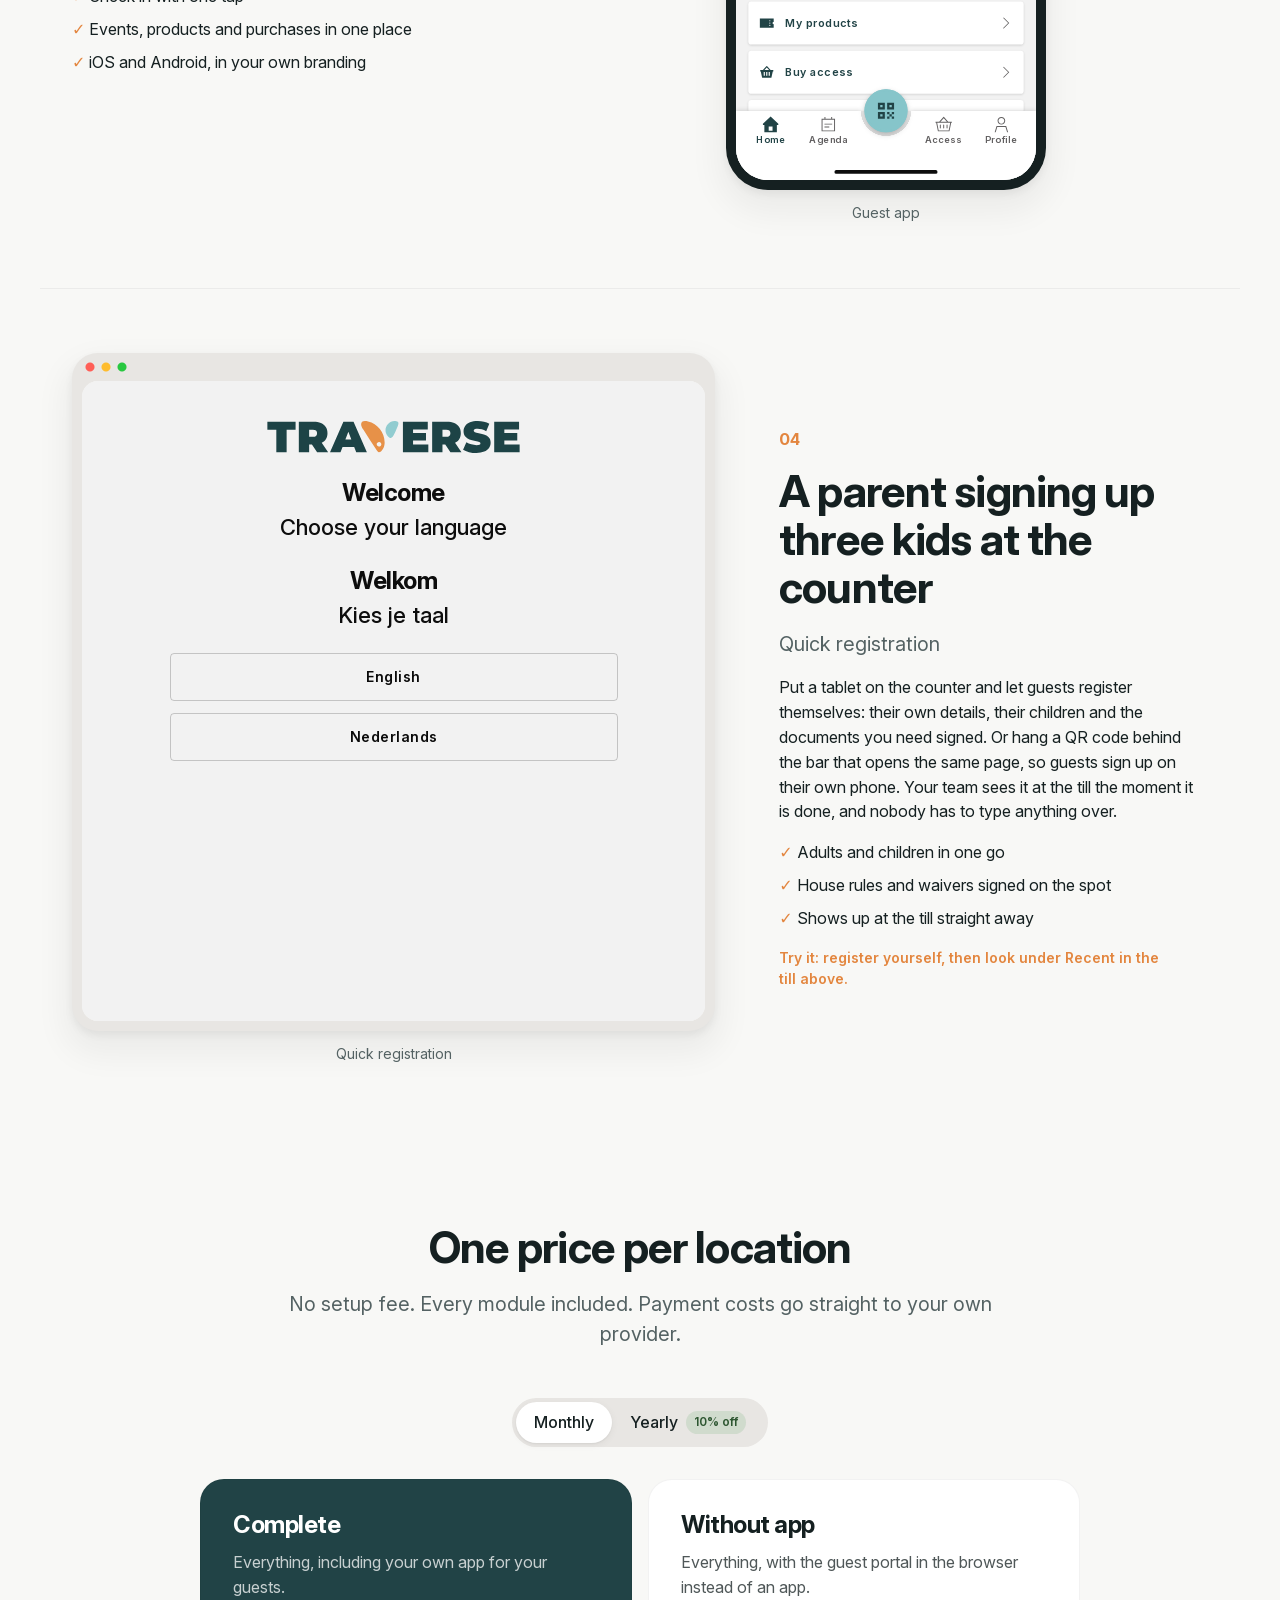
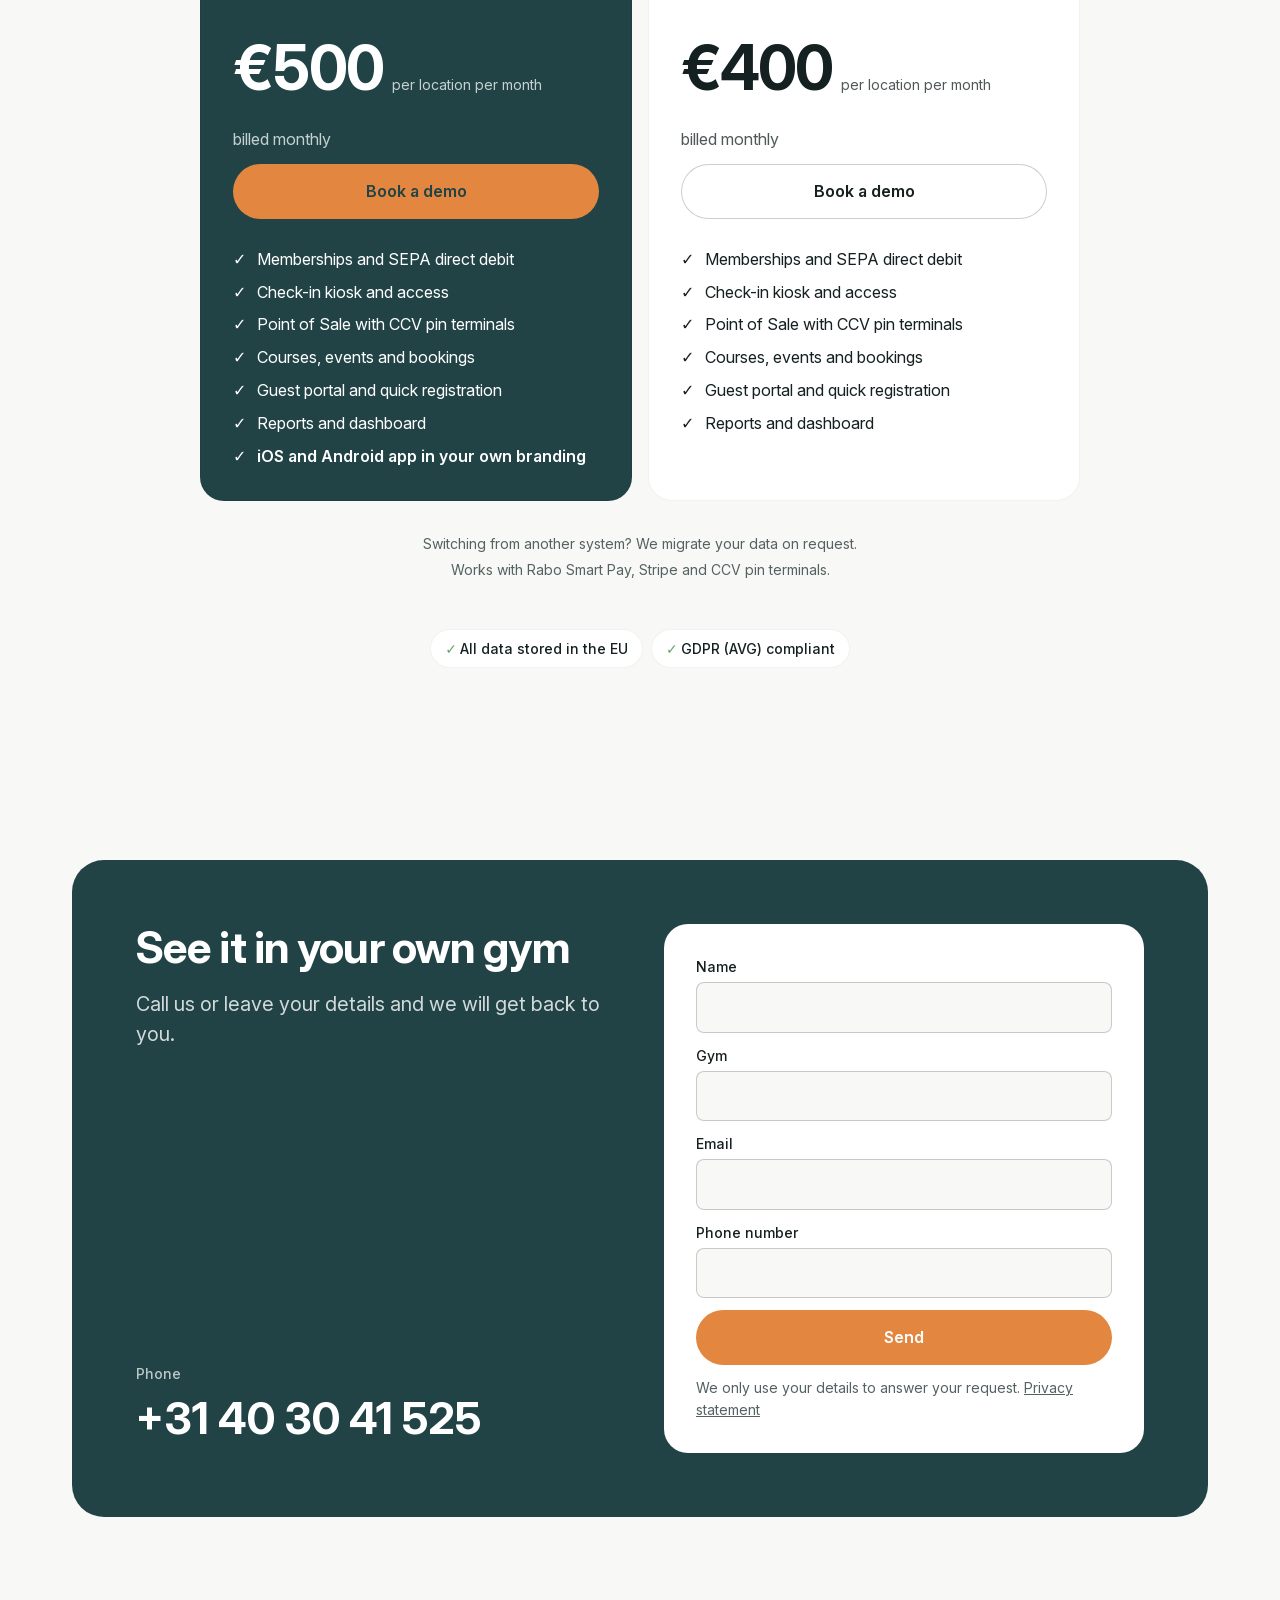
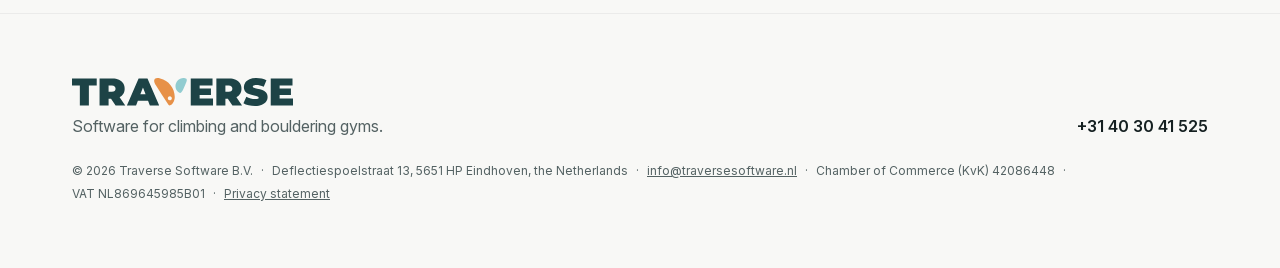
==== commit bef1572b: "add header links" ====
--- a/index.html
+++ b/index.html
@@ -8,12 +8,12 @@
   <link rel="icon" type="image/svg+xml" href="/favicon.svg">
   <link rel="icon" type="image/png" sizes="96x96" href="/favicon-96.png">
   <link rel="apple-touch-icon" href="/apple-touch-icon.png">
-  <script type="module" crossorigin src="/assets/index-B_3G9b2A.js"></script>
+  <script type="module" crossorigin src="/assets/index-DhDsj25D.js"></script>
   <link rel="modulepreload" crossorigin href="/assets/modulepreload-polyfill-B5Qt9EMX.js">
-  <link rel="modulepreload" crossorigin href="/assets/lib-DmvTgEou.js">
-  <link rel="modulepreload" crossorigin href="/assets/DemoSlot-efBSRsUF.js">
-  <link rel="modulepreload" crossorigin href="/assets/copy-DdE7CLMd.js">
-  <link rel="stylesheet" crossorigin href="/assets/lib-Bmo370wT.css">
+  <link rel="modulepreload" crossorigin href="/assets/lib-StM2oDAy.js">
+  <link rel="modulepreload" crossorigin href="/assets/DemoSlot-D7mk-4Fx.js">
+  <link rel="modulepreload" crossorigin href="/assets/copy-DCQvGHzq.js">
+  <link rel="stylesheet" crossorigin href="/assets/lib-BaFMQYkk.css">
   <link rel="stylesheet" crossorigin href="/assets/index-HFBs8pKv.css">
 </head>
 <body>
--- a/assets/lib-BaFMQYkk.css
+++ b/assets/lib-BaFMQYkk.css
@@ -0,0 +1 @@
+@font-face{font-family:Inter;font-style:italic;font-weight:100 900;font-display:swap;src:url(/assets/inter-italic-100-900-cyrillic-ext-BYoJyjsM.woff2) format("woff2");unicode-range:U+0460-052F,U+1C80-1C8A,U+20B4,U+2DE0-2DFF,U+A640-A69F,U+FE2E-FE2F}@font-face{font-family:Inter;font-style:italic;font-weight:100 900;font-display:swap;src:url(/assets/inter-italic-100-900-cyrillic-CVOA9ym3.woff2) format("woff2");unicode-range:U+0301,U+0400-045F,U+0490-0491,U+04B0-04B1,U+2116}@font-face{font-family:Inter;font-style:italic;font-weight:100 900;font-display:swap;src:url(/assets/inter-italic-100-900-greek-ext-B_jCcZ6o.woff2) format("woff2");unicode-range:U+1F00-1FFF}@font-face{font-family:Inter;font-style:italic;font-weight:100 900;font-display:swap;src:url(/assets/inter-italic-100-900-greek-A1rHpd_D.woff2) format("woff2");unicode-range:U+0370-0377,U+037A-037F,U+0384-038A,U+038C,U+038E-03A1,U+03A3-03FF}@font-face{font-family:Inter;font-style:italic;font-weight:100 900;font-display:swap;src:url(/assets/inter-italic-100-900-vietnamese-CFYAVqej.woff2) format("woff2");unicode-range:U+0102-0103,U+0110-0111,U+0128-0129,U+0168-0169,U+01A0-01A1,U+01AF-01B0,U+0300-0301,U+0303-0304,U+0308-0309,U+0323,U+0329,U+1EA0-1EF9,U+20AB}@font-face{font-family:Inter;font-style:italic;font-weight:100 900;font-display:swap;src:url(/assets/inter-italic-100-900-latin-ext-DVCrKThp.woff2) format("woff2");unicode-range:U+0100-02BA,U+02BD-02C5,U+02C7-02CC,U+02CE-02D7,U+02DD-02FF,U+0304,U+0308,U+0329,U+1D00-1DBF,U+1E00-1E9F,U+1EF2-1EFF,U+2020,U+20A0-20AB,U+20AD-20C0,U+2113,U+2C60-2C7F,U+A720-A7FF}@font-face{font-family:Inter;font-style:italic;font-weight:100 900;font-display:swap;src:url(/assets/inter-italic-100-900-latin-CpDjs_zY.woff2) format("woff2");unicode-range:U+0000-00FF,U+0131,U+0152-0153,U+02BB-02BC,U+02C6,U+02DA,U+02DC,U+0304,U+0308,U+0329,U+2000-206F,U+20AC,U+2122,U+2191,U+2193,U+2212,U+2215,U+FEFF,U+FFFD}@font-face{font-family:Inter;font-style:normal;font-weight:100 900;font-display:swap;src:url(/assets/inter-normal-100-900-cyrillic-ext-BLWtiy7B.woff2) format("woff2");unicode-range:U+0460-052F,U+1C80-1C8A,U+20B4,U+2DE0-2DFF,U+A640-A69F,U+FE2E-FE2F}@font-face{font-family:Inter;font-style:normal;font-weight:100 900;font-display:swap;src:url(/assets/inter-normal-100-900-cyrillic-B8cfLZjk.woff2) format("woff2");unicode-range:U+0301,U+0400-045F,U+0490-0491,U+04B0-04B1,U+2116}@font-face{font-family:Inter;font-style:normal;font-weight:100 900;font-display:swap;src:url(/assets/inter-normal-100-900-greek-ext-BKTlanAW.woff2) format("woff2");unicode-range:U+1F00-1FFF}@font-face{font-family:Inter;font-style:normal;font-weight:100 900;font-display:swap;src:url(/assets/inter-normal-100-900-greek-iYI_izmT.woff2) format("woff2");unicode-range:U+0370-0377,U+037A-037F,U+0384-038A,U+038C,U+038E-03A1,U+03A3-03FF}@font-face{font-family:Inter;font-style:normal;font-weight:100 900;font-display:swap;src:url(/assets/inter-normal-100-900-vietnamese-mkXyzLes.woff2) format("woff2");unicode-range:U+0102-0103,U+0110-0111,U+0128-0129,U+0168-0169,U+01A0-01A1,U+01AF-01B0,U+0300-0301,U+0303-0304,U+0308-0309,U+0323,U+0329,U+1EA0-1EF9,U+20AB}@font-face{font-family:Inter;font-style:normal;font-weight:100 900;font-display:swap;src:url(/assets/inter-normal-100-900-latin-ext-jukQPMAF.woff2) format("woff2");unicode-range:U+0100-02BA,U+02BD-02C5,U+02C7-02CC,U+02CE-02D7,U+02DD-02FF,U+0304,U+0308,U+0329,U+1D00-1DBF,U+1E00-1E9F,U+1EF2-1EFF,U+2020,U+20A0-20AB,U+20AD-20C0,U+2113,U+2C60-2C7F,U+A720-A7FF}@font-face{font-family:Inter;font-style:normal;font-weight:100 900;font-display:swap;src:url(/assets/inter-normal-100-900-latin-j6BbcsN8.woff2) format("woff2");unicode-range:U+0000-00FF,U+0131,U+0152-0153,U+02BB-02BC,U+02C6,U+02DA,U+02DC,U+0304,U+0308,U+0329,U+2000-206F,U+20AC,U+2122,U+2191,U+2193,U+2212,U+2215,U+FEFF,U+FFFD}:root{--bg-darker: #e1dfdb;--bg-dark: #e8e6e3;--bg: #edebe8;--bg-light: #f8f8f6;--bg-lighter: #ffffff;--text: #152021;--text-muted: #546263;--text-on-primary: #ffffff;--text-on-secondary: #fff8ea;--text-on-highlight: #214346;--text-success: #2d5631;--text-danger: #982e15;--primary: #214346;--secondary: #e3863f;--highlight: rgb(134 197 202 / .6);--avatar-bg: #86c5ca;--avatar-fg: #214346;--danger: #ca4028;--success: #64a56a;--warning: oklch(81.47% .16722 100.648);--info: oklch(50.146% .16371 260.616);--border: rgb(11 14 14 / .2);--border-muted: rgb(11 14 14 / .05);--accent-1: #7abeac;--accent-2: #716fda;--accent-3: #b4d15c;--accent-4: #cc74a4;--accent-5: #b0c3c5;--accent-6: #e4b849;--accent-7: #0f868f;--accent-8: #ae4763;--accent-9: #e3863f;--accent-10: #214346;--shadow-2: 0 2px 6px 2px rgb(13 13 13 / .03), 0 1px 2px 0 rgb(13 13 13 / .06);--shadow-4: 0 6px 10px 4px rgb(13 13 13 / .03), 0 2px 3px 0 rgb(13 13 13 / .06);--shadow-8: 0 16px 32px 8px rgb(13 13 13 / .05), 0 4px 8px 0 rgb(13 13 13 / .06);--space-4: 4px;--space-8: 8px;--space-12: 12px;--space-16: 16px;--space-24: 24px;--space-32: 32px;--space-48: 48px;--space-64: 64px;--space-96: 96px;--space-128: 128px;--radius-4: 4px;--radius-8: 8px;--radius-16: 16px;--radius-24: 24px;--radius-32: 32px;--radius-full: 9999px;--font-sans: "Inter", system-ui, -apple-system, "Segoe UI", sans-serif;--text-display: clamp(2.5rem, 1.6rem + 4vw, 5rem);--text-h1: clamp(2.25rem, 1.6rem + 2.8vw, 4rem);--text-h2: clamp(1.75rem, 1.3rem + 1.8vw, 2.75rem);--text-h3: clamp(1.25rem, 1.1rem + .6vw, 1.5rem);--text-lead: clamp(1.0625rem, 1rem + .3vw, 1.25rem);--text-body: 1rem;--text-small: .875rem;--text-caption: .75rem;--content-width: 1200px;--gutter: clamp(16px, 4vw, 32px)}*,*:before,*:after{box-sizing:border-box}html{-webkit-text-size-adjust:100%;text-size-adjust:100%;scroll-padding-top:88px}@media(max-width:760px){html{scroll-padding-top:72px}}@media(prefers-reduced-motion:no-preference){html{scroll-behavior:smooth}}body{margin:0;font-family:var(--font-sans);font-size:var(--text-body);line-height:1.55;color:var(--text);background:var(--bg-light);-webkit-font-smoothing:antialiased}h1,h2,h3,h4,p{margin:0}h1,h2,h3{line-height:1.1;letter-spacing:-.02em;font-weight:700}a{color:inherit}img,svg{display:block;max-width:100%}button,input,select,textarea{font:inherit;color:inherit}:focus-visible{outline:2px solid var(--secondary);outline-offset:2px}.container{width:100%;max-width:var(--content-width);margin-inline:auto;padding-inline:var(--gutter)}.visually-hidden{position:absolute;width:1px;height:1px;overflow:hidden;clip:rect(0 0 0 0);white-space:nowrap}@media(prefers-reduced-motion:reduce){*,*:before,*:after{animation-duration:.01ms!important;transition-duration:.01ms!important}}.tv-btn{--btn-bg: var(--primary);--btn-fg: var(--text-on-primary);--btn-border: transparent;--btn-radius: var(--radius-full);--btn-padding: 14px 24px;display:inline-flex;align-items:center;justify-content:center;gap:var(--space-8);padding:var(--btn-padding);border:1px solid var(--btn-border);border-radius:var(--btn-radius);background:var(--btn-bg);color:var(--btn-fg);font-weight:600;text-decoration:none;white-space:nowrap;cursor:pointer;transition:transform .12s ease,filter .12s ease}.tv-btn:hover{filter:brightness(1.08)}.tv-btn:active{transform:translateY(1px)}.tv-btn--secondary{--btn-bg: var(--bg-lighter);--btn-fg: var(--text);--btn-border: var(--border)}.tv-btn--ghost{--btn-bg: transparent;--btn-fg: var(--text);--btn-padding: 10px 12px}.tv-contact{--contact-bg: var(--primary);--contact-fg: var(--text-on-primary);--contact-form-bg: var(--bg-lighter);--contact-radius: var(--radius-32);display:grid;grid-template-columns:repeat(auto-fit,minmax(min(100%,360px),1fr));gap:var(--space-48);padding:clamp(24px,5vw,64px);border-radius:var(--contact-radius);background:var(--contact-bg);color:var(--contact-fg)}.tv-contact__intro{display:flex;flex-direction:column;gap:var(--space-16)}.tv-contact__title{font-size:var(--text-h2)}.tv-contact__subtitle{font-size:var(--text-lead);opacity:.8}.tv-contact__phone{display:flex;flex-direction:column;margin-top:auto;font-size:var(--text-h2);font-weight:700;text-decoration:none}.tv-contact__phone-label{font-size:var(--text-small);font-weight:500;opacity:.7}.tv-contact__form{display:flex;flex-direction:column;gap:var(--space-12);padding:var(--space-32);border-radius:var(--radius-24);background:var(--contact-form-bg);color:var(--text)}.tv-contact__form label{display:flex;flex-direction:column;gap:var(--space-4);font-size:var(--text-small);font-weight:500}.tv-contact__form input{padding:12px 14px;border:1px solid var(--border);border-radius:var(--radius-8);background:var(--bg-light);font-size:var(--text-body)}.tv-contact__note{color:var(--text-muted);font-size:var(--text-small)}.tv-contact__note a{color:inherit}.tv-contact__note--error{color:var(--text-danger)}.tv-contact__done{justify-content:center;min-height:16rem;color:var(--text)}.tv-contact__done-title{font-size:var(--text-h3);font-weight:600}.tv-contact__trap{position:absolute;left:-10000px;width:1px;height:1px;overflow:hidden}.tv-demo{--demo-device-bg: var(--text);--demo-screen-bg: var(--bg-light);--demo-radius: var(--radius-16);display:flex;flex-direction:column;align-items:center;gap:var(--space-12);margin:0}.tv-demo__device{width:100%;padding:10px;border-radius:calc(var(--demo-radius) + 10px);background:var(--demo-device-bg);box-shadow:var(--shadow-8)}.tv-demo__screen{min-height:240px;overflow:hidden;border-radius:var(--demo-radius);background:var(--demo-screen-bg)}.tv-demo--browser .tv-demo__device{padding-top:28px;background:radial-gradient(circle at 18px 14px,#ff5f57 4px,transparent 5px),radial-gradient(circle at 34px 14px,#febc2e 4px,transparent 5px),radial-gradient(circle at 50px 14px,#28c840 4px,transparent 5px),var(--bg-dark)}.tv-demo--phone .tv-demo__device{max-width:320px;--demo-radius: 32px}.tv-demo--phone .tv-demo__screen,.tv-demo--kiosk .tv-demo__screen{min-height:0}.tv-demo--phone .tv-demo__screen{aspect-ratio:9 / 19.5}.tv-demo--kiosk .tv-demo__device{max-width:520px;--demo-radius: 12px}.tv-demo--kiosk .tv-demo__screen{aspect-ratio:4 / 3}.tv-demo--plain .tv-demo__device{padding:0;background:transparent;box-shadow:none}.tv-demo__caption{color:var(--text-muted);font-size:var(--text-small)}.tv-legal{display:flex;flex-wrap:wrap;column-gap:var(--space-8);row-gap:var(--space-4);color:var(--text-muted);font-size:var(--text-caption);font-style:normal}.tv-legal span:not(:last-child):after{content:"·";margin-left:var(--space-8)}@media(max-width:720px){.tv-legal{flex-direction:column}.tv-legal span:not(:last-child):after{content:none}}.tv-legal a{color:inherit}.tv-pricing{--pricing-card-bg: var(--bg-lighter);--pricing-card-border: var(--border-muted);--pricing-card-radius: var(--radius-24);--pricing-featured-bg: var(--primary);--pricing-featured-fg: var(--text-on-primary);display:flex;flex-direction:column;align-items:center;gap:var(--space-32)}.tv-pricing__switch{display:inline-flex;padding:4px;border-radius:var(--radius-full);background:var(--bg-dark)}.tv-pricing__switch button{display:inline-flex;align-items:center;gap:var(--space-8);padding:8px 18px;border:0;border-radius:var(--radius-full);background:transparent;cursor:pointer;font-weight:500}.tv-pricing__switch button.active{background:var(--bg-lighter);box-shadow:var(--shadow-2)}.tv-pricing__saving{padding:2px 8px;border-radius:var(--radius-full);background:#64a56a2e;color:var(--text-success);font-size:var(--text-caption);font-weight:600}.tv-pricing__cards{display:grid;grid-template-columns:repeat(auto-fit,minmax(min(100%,320px),1fr));gap:var(--space-16);width:100%;max-width:880px}.tv-pricing__card{display:flex;flex-direction:column;gap:var(--space-12);padding:var(--space-32);border:1px solid var(--pricing-card-border);border-radius:var(--pricing-card-radius);background:var(--pricing-card-bg)}.tv-pricing__card--featured{background:var(--pricing-featured-bg);color:var(--pricing-featured-fg)}.tv-pricing__card--featured .tv-btn{--btn-bg: var(--bg-lighter);--btn-fg: var(--primary)}.tv-pricing__name{font-size:var(--text-h3)}.tv-pricing__tagline,.tv-pricing__billing{opacity:.75}.tv-pricing__price{display:flex;align-items:baseline;flex-wrap:wrap;gap:var(--space-8);margin-top:var(--space-8)}.tv-pricing__amount{font-size:var(--text-h1);font-weight:700;letter-spacing:-.03em;font-variant-numeric:tabular-nums}.tv-pricing__unit{font-size:var(--text-small);opacity:.75}.tv-pricing__features{display:flex;flex-direction:column;gap:var(--space-8);margin:var(--space-16) 0 0;padding:0;list-style:none}.tv-pricing__features li{position:relative;padding-left:1.5em}.tv-pricing__features li:before{content:"✓";position:absolute;left:0;font-weight:700}.tv-pricing__extra{font-weight:600}.tv-pricing__notes{display:flex;flex-direction:column;gap:var(--space-4);text-align:center;color:var(--text-muted);font-size:var(--text-small)}.tv-review{--review-bg: var(--bg-lighter);--review-radius: var(--radius-24);display:flex;flex-direction:column;gap:var(--space-16);margin:0;padding:var(--space-48);border-radius:var(--review-radius);background:var(--review-bg)}.tv-review__quote{margin:0;font-size:var(--text-h3);font-weight:500;line-height:1.35}.tv-review__author{color:var(--text-muted)}.tv-review--placeholder{border:2px dashed var(--border);background:transparent}.tv-review--placeholder .tv-review__quote{color:var(--text-muted)}.tv-label{--label-bg: transparent;--label-fg: var(--primary);--label-border: var(--border);display:inline-block;padding:4px 12px;border:1px solid var(--label-border);border-radius:var(--radius-full);background:var(--label-bg);color:var(--label-fg);font-size:var(--text-small);font-weight:500}.tv-section{--section-padding: clamp(var(--space-48), 8vw, var(--space-96));--section-bg: transparent;padding-block:var(--section-padding);background:var(--section-bg)}.tv-section__header{display:flex;flex-direction:column;gap:var(--space-16);max-width:720px;margin-bottom:var(--space-48)}.tv-section--center .tv-section__header{align-items:center;text-align:center;margin-inline:auto}.tv-section--center .tv-trust{align-items:center}.tv-section--center .tv-trust__items{justify-content:center}.tv-section__title{font-size:var(--text-h2)}.tv-section__lead{font-size:var(--text-lead);color:var(--text-muted)}.tv-wordmark{--wordmark-height: 28px;flex:none;height:var(--wordmark-height);width:auto}.tv-footer{--footer-bg: transparent;padding-block:var(--space-64);border-top:1px solid var(--border-muted);background:var(--footer-bg)}.tv-footer__inner{display:flex;flex-wrap:wrap;align-items:flex-end;justify-content:space-between;gap:var(--space-24)}.tv-footer__brand{display:flex;flex-direction:column;align-items:flex-start;gap:var(--space-8);color:var(--text-muted)}.tv-footer__phone{font-weight:600;text-decoration:none}.tv-footer__copy{width:100%}.tv-header{--header-bg: rgb(248 248 246 / .85);--header-border: var(--border-muted);position:sticky;top:0;z-index:10;background:var(--header-bg);border-bottom:1px solid var(--header-border);backdrop-filter:blur(12px)}.tv-header__inner{display:flex;align-items:center;gap:var(--space-24);min-height:72px}.tv-header__brand{text-decoration:none}.tv-header__nav{display:flex;gap:var(--space-24);margin-inline:auto}.tv-header__nav a{text-decoration:none;color:var(--text-muted);font-weight:500}.tv-header__nav a:hover{color:var(--text)}.tv-header__actions{display:flex;align-items:center;gap:var(--space-8);margin-left:auto}@media(max-width:760px){.tv-header__nav{display:none}.tv-header__inner{gap:var(--space-8);min-height:60px}.tv-header .tv-wordmark{--wordmark-height: 18px}.tv-header__actions{gap:var(--space-4)}.tv-header__actions .tv-btn{--btn-padding: 8px 12px;font-size:var(--text-small)}}.tv-trust{--trust-chip-bg: var(--bg-lighter);--trust-chip-border: var(--border-muted);display:flex;flex-direction:column;gap:var(--space-16)}.tv-trust__items{display:flex;flex-wrap:wrap;gap:var(--space-8);margin:0;padding:0;list-style:none}.tv-trust__items li{padding:8px 14px;border:1px solid var(--trust-chip-border);border-radius:var(--radius-full);background:var(--trust-chip-bg);font-size:var(--text-small);font-weight:500}.tv-trust__items li:before{content:"✓ ";color:var(--success);font-weight:700}.demo-app{--app-brand: var(--primary);--app-fab-bg: var(--avatar-bg);--app-fab-fg: var(--avatar-fg);--app-open: var(--text-success);--app-surface: #f2f2f2;--app-on: #0d0d0d;--app-dim: #626061;--app-lowest: #ffffff;--app-low: #f7f7f7;--app-container: #ebebeb;--app-subtle-dim: rgb(13 13 13 / .05);--app-shadow: rgb(13 13 13 / .15);--app-island: #000000;height:100%;font-family:var(--font-sans);color:var(--app-on);-webkit-font-smoothing:antialiased;user-select:none}.demo-app button{font:inherit;color:inherit;border:0;background:none;padding:0;cursor:pointer}.demo-app svg{display:block}.demo-app__device{position:relative;width:390px;height:845px;overflow:hidden;background:var(--app-surface)}.demo-app__title-md{font-size:16px;font-weight:500;line-height:24px;letter-spacing:.15px}.demo-app__title-sm{font-size:14px;font-weight:500;line-height:20px;letter-spacing:.1px}.demo-app__muted-sm{font-size:12px;line-height:16px;letter-spacing:.4px;color:var(--app-dim)}.demo-app__muted-md{font-size:14px;line-height:20px;letter-spacing:.25px;color:var(--app-dim)}.demo-app__status{position:absolute;inset:0 0 auto;z-index:10;height:47px;display:flex;align-items:center;justify-content:space-between;padding:4px 28px 0 34px;font-size:16px;font-weight:600;pointer-events:none}.demo-app__time{width:60px}.demo-app__sys{display:flex;align-items:center;gap:6px;width:72px;justify-content:flex-end}.demo-app__signal,.demo-app__wifi{height:12px;width:auto;fill:currentColor}.demo-app__battery{width:25px;height:12px;border:1.5px solid currentColor;border-radius:4px;padding:1.5px;opacity:.9}.demo-app__battery span{display:block;width:75%;height:100%;border-radius:1.5px;background:currentColor}.demo-app .demo-app__island{pointer-events:auto;display:flex;align-items:center;justify-content:center;gap:6px;width:124px;height:34px;margin-top:2px;border-radius:20px;background:var(--app-island);color:var(--text-on-primary);font-size:13px;font-weight:600;letter-spacing:.2px}.demo-app__island-icon{width:14px;height:14px}.demo-app .demo-app__island:focus-visible{outline:2px solid var(--secondary);outline-offset:2px}.demo-app__home{position:absolute;inset:0}.demo-app__appbar{display:flex;align-items:center;gap:8px;height:111px;padding:47px 16px 0;background:var(--app-surface)}.demo-app__applogo{width:48px;height:48px;flex:none}.demo-app__loc{display:flex;flex-direction:column;flex:1;min-width:0}.demo-app__locname{display:flex;align-items:center;gap:4px;font-size:14px;line-height:20px}.demo-app__chev-down{width:14px;height:14px;color:var(--app-brand)}.demo-app__openstatus{display:flex;flex-direction:column;align-items:flex-end;gap:4px}.demo-app__open{font-size:12px;font-weight:600;line-height:12px;letter-spacing:.5px;color:var(--app-open)}.demo-app__body{position:absolute;inset:111px 0 90px}.demo-app__spinner{position:absolute;left:50%;top:45%;width:36px;height:36px;margin:-18px 0 0 -18px;border-radius:50%;border:4px solid var(--app-brand);border-right-color:transparent;animation:demo-app-spin .8s linear infinite}@keyframes demo-app-spin{to{transform:rotate(360deg)}}.demo-app__scroll{height:100%;overflow-y:auto;overscroll-behavior:contain;scrollbar-width:none;padding-bottom:48px;opacity:0;visibility:hidden;transition:opacity .25s ease}.demo-app__scroll::-webkit-scrollbar{display:none}.demo-app__scroll.is-visible{opacity:1;visibility:visible}.demo-app__headline{margin:0;padding:32px 16px 0;font-size:24px;font-weight:700;line-height:32px;color:var(--app-brand)}.demo-app__headline--news{padding-top:8px}.demo-app__dayhead{display:flex;justify-content:space-between;align-items:baseline;padding:24px 16px 8px;font-size:14px;font-weight:500;line-height:20px;color:var(--app-dim)}.demo-app__event{display:flex;align-items:center;gap:8px;margin-top:4px;padding:12px 16px;background:var(--app-low)}.demo-app__event-text{display:flex;flex-direction:column;flex:1}.demo-app .demo-app__ticketbtn{display:grid;place-items:center;width:48px;height:48px;border-radius:50%;background:var(--app-container);color:var(--app-brand)}.demo-app__ticketbtn svg{width:16px;height:16px}.demo-app__ticketbtn.is-disabled{color:var(--app-dim);opacity:.45}.demo-app__textbtn{display:flex;align-items:center;justify-content:flex-end;gap:8px;padding:18px 16px 10px;font-size:14px;font-weight:600;letter-spacing:.5px;color:var(--app-brand)}.demo-app__textbtn svg{width:16px;height:16px}.demo-app__quick{display:flex;flex-direction:column;gap:8px;padding:40px 16px 32px}.demo-app__tile{display:flex;align-items:center;gap:16px;height:56px;padding:0 16px;border-radius:4px;background:var(--app-lowest);box-shadow:0 1px 3px var(--app-shadow);font-size:14px;font-weight:600;letter-spacing:.5px;color:var(--app-brand)}.demo-app__tile span{flex:1}.demo-app__tile-icon{width:16px;height:16px}.demo-app__tile-chev{width:16px;height:16px;color:var(--app-dim)}.demo-app__news{display:flex;flex-direction:column;gap:2px;margin:16px 16px 0;min-height:260px;padding:12px;border-radius:8px;background:var(--app-lowest);box-shadow:0 1px 3px var(--app-shadow)}.demo-app__news p{margin:8px 0 0;flex:1;font-size:12px;line-height:16px;letter-spacing:.4px}.demo-app__readmore{align-self:flex-end;font-size:14px;font-weight:600;letter-spacing:.5px;color:var(--app-brand)}.demo-app__bar{position:absolute;inset:auto 0 0;height:90px;filter:drop-shadow(0 -1px 3px var(--app-shadow))}.demo-app__bar-bg{position:absolute;inset:0;background:var(--app-lowest);-webkit-mask:radial-gradient(circle 33px at 50% 0,transparent 32.5px,#000 33px);mask:radial-gradient(circle 33px at 50% 0,transparent 32.5px,#000 33px)}.demo-app__tabs{position:relative;display:flex;padding:8px 8px 0}.demo-app__tab{flex:1;display:flex;flex-direction:column;align-items:center;gap:4px;font-size:12px;font-weight:600;line-height:12px;letter-spacing:.5px;color:var(--app-dim)}.demo-app__tab svg{width:20px;height:20px}.demo-app__tab.is-active{color:var(--app-brand)}.demo-app .demo-app__fab{position:absolute;left:50%;top:727px;width:56px;height:56px;margin-left:-28px;display:grid;place-items:center;border-radius:50%;background:var(--app-fab-bg);color:var(--app-fab-fg);box-shadow:0 2px 4px var(--app-shadow),0 3px 8px var(--app-shadow);transition:transform .12s ease}.demo-app .demo-app__fab:disabled{cursor:default}.demo-app .demo-app__fab:active:not(:disabled){transform:scale(.94)}.demo-app__fab svg{width:24px;height:24px}.demo-app__fab.is-hinting:after{content:"";position:absolute;inset:0;border-radius:50%;border:3px solid var(--app-fab-bg);animation:demo-app-ring 1.8s ease-out .4s infinite;pointer-events:none}@keyframes demo-app-ring{0%{transform:scale(1);opacity:.9}80%,to{transform:scale(1.7);opacity:0}}.demo-app .demo-app__fab:focus-visible,.demo-app .demo-app__ticketbtn:focus-visible,.demo-app .demo-app__close-x:focus-visible,.demo-app .demo-app__closebtn:focus-visible{outline:3px solid var(--secondary);outline-offset:2px}.demo-app__homebar{position:absolute;left:50%;bottom:8px;width:134px;height:5px;margin-left:-67px;border-radius:3px;background:var(--app-on);pointer-events:none}.demo-app__qrpage{position:absolute;inset:0;z-index:5;padding-top:47px;background:var(--app-surface);transform:translateY(100%);visibility:hidden;filter:brightness(.86);transition:transform .32s cubic-bezier(.2,.8,.2,1),visibility 0s linear .32s,filter .2s ease}.demo-app__qrpage.is-open{transform:none;visibility:visible;filter:none;transition:transform .32s cubic-bezier(.2,.8,.2,1),visibility 0s,filter .6s ease .25s}.demo-app__qrbar{position:relative;display:grid;place-items:center;height:56px}.demo-app .demo-app__close-x{position:absolute;left:4px;top:4px;width:48px;height:48px;display:grid;place-items:center;color:var(--app-dim)}.demo-app__close-x svg{width:20px;height:20px}.demo-app__qrbody{position:absolute;inset:103px 0 34px;display:flex;flex-direction:column;padding:32px 0 24px}.demo-app__qrcard{flex:1;min-height:0;display:flex;flex-direction:column;align-items:center;gap:4px;margin-top:16px;padding:16px;background:var(--app-lowest)}.demo-app__qrinner{flex:1;min-height:0;align-self:stretch;display:flex;flex-direction:column;gap:16px;margin-top:12px;padding:0 32px}.demo-app__qrbox{flex:1;min-height:0;display:flex;justify-content:center}.demo-app__qr{height:100%;max-width:100%;aspect-ratio:1;color:var(--app-on)}.demo-app__selector{display:flex;flex-direction:column;gap:4px;min-height:48px;padding:12px 16px;border-radius:4px;background:var(--app-container)}.demo-app__selector-name{font-size:14px;font-weight:600;line-height:14px;letter-spacing:.5px;color:var(--app-brand)}.demo-app__qranim{position:relative;display:grid;place-items:center;height:84px;overflow:hidden;background:var(--app-lowest)}.demo-app__qranim img{width:210px;height:auto;animation:demo-app-breathe 2.4s ease-in-out infinite}.demo-app__qranim-sweep{position:absolute;inset:0;background:linear-gradient(100deg,transparent 35%,rgb(255 255 255 / .85) 50%,transparent 65%);animation:demo-app-sweep 2.4s ease-in-out infinite}@keyframes demo-app-breathe{50%{transform:scale(1.04)}}@keyframes demo-app-sweep{0%{transform:translate(-100%)}to{transform:translate(100%)}}.demo-app .demo-app__closebtn{margin:24px 16px 0;height:48px;border-radius:4px;background:var(--app-brand);color:var(--text-on-primary);font-size:14px;font-weight:600;letter-spacing:.5px}.demo-app__splash{position:absolute;inset:0;z-index:8;display:grid;place-items:center;background:var(--app-lowest)}.demo-app__splash.is-gone{opacity:0;visibility:hidden;transition:opacity .3s ease,visibility 0s linear .3s}.demo-app__splash-mark{width:112px;height:112px}@media(prefers-reduced-motion:reduce){.demo-app *,.demo-app *:after{animation:none!important;transition:none!important}.demo-app__spinner{border-right-color:var(--app-brand);opacity:.5}}.demo-kiosk{--kiosk-standby: #111;--kiosk-success: #009400;--kiosk-error: #b31f1f;--kiosk-text: oklch(.96 0 202);--kiosk-text-muted: oklch(.75 0 202);--kiosk-border: rgb(244 243 241 / .2);--kiosk-panel: #0f1010;--kiosk-chip: #1a1c1c;--kiosk-chip-hover: #242727;--kiosk-focus: #86c5ca;position:relative;height:100%;overflow:hidden;background:var(--kiosk-standby);color:var(--kiosk-text);font-family:"Inter",var(--font-sans);transition:background .3s;container-type:inline-size}.demo-kiosk[data-state=success]{background:var(--kiosk-success)}.demo-kiosk[data-state=error]{background:var(--kiosk-error)}.demo-kiosk .kiosk-screen{display:flex;flex-direction:column;align-items:center;box-sizing:border-box;height:100%;padding:11% 48px 0;font-size:2rem;font-weight:300;line-height:1.2;text-align:center}.demo-kiosk .kiosk-logo{display:block;width:280px;height:auto;margin-bottom:2rem}.demo-kiosk .kiosk-welcome{margin:0}.demo-kiosk .kiosk-result{animation:kiosk-result-in .18s ease-out}.demo-kiosk .kiosk-detail-minor{margin:.25rem 0;font-size:1.25rem;opacity:.8}.demo-kiosk .kiosk-detail-minor:first-of-type{margin-top:1rem}.demo-kiosk .kiosk-note{max-width:640px;margin:3rem auto 0;padding:1rem;border:1px solid currentColor;border-radius:4px;font-size:1.25rem}.demo-kiosk .kiosk-note p{margin:0}.demo-kiosk .kiosk-note .kiosk-note-title{margin-bottom:.25rem;font-size:1.5rem;font-weight:500}@keyframes kiosk-result-in{0%{opacity:0;transform:scale(.97)}to{opacity:1;transform:none}}.demo-kiosk .kiosk-sim{position:absolute;right:0;bottom:0;left:0;padding:6px 8px 8px;border-top:1px solid var(--kiosk-border);background:var(--kiosk-panel)}.demo-kiosk .kiosk-sim__hint{margin:0 0 6px;color:var(--kiosk-text-muted);font-size:11px;line-height:1.3;text-align:center}.demo-kiosk .kiosk-sim__guests{display:grid;grid-template-columns:repeat(4,minmax(0,1fr));gap:6px}.demo-kiosk .kiosk-sim__guest{display:flex;flex-direction:column;align-items:flex-start;gap:2px;min-width:0;padding:6px 8px;border:1px solid var(--kiosk-border);border-radius:8px;background:var(--kiosk-chip);color:var(--kiosk-text);font:inherit;text-align:left;overflow-wrap:anywhere;cursor:pointer;transition:background .15s,transform .1s}.demo-kiosk .kiosk-sim__guest:hover{background:var(--kiosk-chip-hover)}.demo-kiosk .kiosk-sim__guest:active{transform:scale(.97)}.demo-kiosk .kiosk-sim__guest:focus-visible{outline:2px solid var(--kiosk-focus);outline-offset:1px}.demo-kiosk .kiosk-sim__qr{flex:none;width:14px;height:14px;color:var(--kiosk-focus)}.demo-kiosk .kiosk-sim__name{display:flex;align-items:center;gap:5px;font-size:12px;font-weight:600;line-height:1.3}.demo-kiosk .kiosk-sim__role{color:var(--kiosk-text-muted);font-size:10.5px;line-height:1.25}@container (max-width: 439px){.demo-kiosk .kiosk-screen{padding-top:8%}.demo-kiosk .kiosk-note{margin-top:1.5rem}.demo-kiosk .kiosk-sim__guests{display:flex;overflow-x:auto;scrollbar-width:none;overscroll-behavior-x:contain}.demo-kiosk .kiosk-sim__guests::-webkit-scrollbar{display:none}.demo-kiosk .kiosk-sim__guest{flex:none;width:104px}}@media(prefers-reduced-motion:reduce){.demo-kiosk,.demo-kiosk .kiosk-sim__guest{transition:none}.demo-kiosk .kiosk-result{animation:none}.demo-kiosk .kiosk-sim__guest:active{transform:none}}.demo-pos{--pos-disabled-fill: rgb(11 14 14 / .08);--pos-disabled-text: #869192;--pos-tile-stack-bg: #e1dfdb;--pos-scrim: rgb(0 0 0 / .5);--pos-text-on-danger: #ffffff;--size-2: 2px;--size-4: 4px;--size-8: 8px;--size-12: 12px;--size-16: 16px;--size-24: 24px;--radius-s: .25rem;--radius: .5rem;--radius-l: 1rem;--padding-s: .25rem;--padding: .5rem;--padding-l: 1rem;--padding-xl: 2rem;--gap-s: .25rem;--gap: .5rem;--gap-l: 1rem;--tab-min-width: 6rem;--tab-min-height: 3rem;--checkin-panel-width: 15rem;--cart-width: 20rem;--pos-grid-bottom-space: 7.5rem;--topbar-height: 4.5rem;--input-height: 3rem;width:100%;font-family:var(--font-sans);font-size:16px;line-height:normal;letter-spacing:normal;color:var(--text);background:var(--bg);text-align:left}.demo-pos *,.demo-pos *:before,.demo-pos *:after{margin:0;padding:0;box-sizing:border-box}.demo-pos h2,.demo-pos h3{line-height:normal;letter-spacing:normal}.demo-pos h3{font-size:1.17em}.demo-pos svg{display:inline-block;flex-shrink:0}.demo-pos button{font-family:inherit;font-size:inherit;min-width:6rem;min-height:var(--input-height);border-radius:var(--radius);border:1px solid var(--border);padding:var(--padding-s) var(--padding-l);cursor:pointer;background-color:var(--bg-lighter);color:var(--text);-webkit-tap-highlight-color:transparent;touch-action:manipulation}.demo-pos ul{list-style:none}.demo-pos .pos-stage{position:relative;width:1024px;height:768px;overflow:hidden;background:var(--bg)}.demo-pos .pos-shell{zoom:.75;width:calc(1024px / .75);height:1024px;display:flex;flex-direction:column;overflow:hidden}.demo-pos .pos-topbar{display:grid;grid-template-columns:var(--checkin-panel-width) 1fr;align-items:stretch;height:var(--topbar-height);flex-shrink:0}.demo-pos .pos-topbar-logo-panel{display:flex;justify-content:center;align-items:center;height:100%;padding:0 var(--size-24);background:var(--bg-light);border-right:1px solid var(--bg-darker)}.demo-pos .pos-topbar-logo{display:block;height:auto;width:100%;max-height:2rem;object-fit:contain}.demo-pos .pos-topbar-main{display:grid;grid-template-columns:minmax(12rem,19rem) 1fr auto;align-items:center;min-width:0;background:var(--bg-light);border-bottom:1px solid var(--bg-darker)}.demo-pos .pos-topbar-main>.pos-btn-outline{justify-self:end;margin-right:var(--size-16);margin-left:var(--gap-l)}.demo-pos .pos-topbar-search{display:flex;align-items:center;min-width:0;margin-left:var(--size-24)}.demo-pos .input-group{display:flex;align-items:center;width:100%;max-width:25rem;height:2.5rem;border:1px solid var(--border);border-radius:var(--radius);overflow:hidden;background-color:var(--bg-dark)}.demo-pos .input-group-icon{display:flex;align-items:center;padding:var(--padding-l);color:var(--text-muted)}.demo-pos .input-group-input{flex:1 1 0;min-width:0;height:100%;border:none;padding:var(--padding);padding-left:0;font-size:1rem;background:transparent;color:var(--text);outline:none;pointer-events:none}.demo-pos .input-group-input::placeholder{color:var(--text-muted)}.demo-pos .pos-topbar-nav-panel{display:flex;align-items:center;justify-content:flex-end;padding:0 var(--size-24);min-width:0}.demo-pos .pos-topbar-nav{display:flex;gap:var(--gap-l)}.demo-pos .pos-topbar-nav .pos-topbar-nav-button{display:flex;align-items:center;justify-content:center;gap:6px;height:var(--tab-min-height);min-width:unset;min-height:unset;padding:0 var(--padding);border:none;border-radius:var(--radius);background:transparent;font-size:.75rem;font-weight:600;letter-spacing:.1px;white-space:nowrap;cursor:default}.demo-pos .pos-topbar-nav-rule{align-self:center;width:1px;height:var(--size-16);background:var(--border)}.demo-pos .pos-btn-outline{display:flex;align-items:center;gap:var(--gap);min-width:unset;min-height:unset;height:2.5rem;padding:0 var(--padding-l);border:1px solid var(--border);border-radius:var(--radius);background:var(--bg-lighter);font-size:.875rem;font-weight:600;flex-shrink:0}.demo-pos .pos-btn-outline svg{color:var(--text-muted)}.demo-pos .pos-btn-outline:disabled{background:transparent;color:var(--pos-disabled-text);border-color:var(--border-muted);cursor:not-allowed}.demo-pos .pos-btn-outline:disabled svg{color:inherit}.demo-pos .pos-sell-layout{display:grid;grid-template-columns:var(--checkin-panel-width) 1fr var(--cart-width);grid-template-rows:1fr;flex:1;min-height:0;overflow:hidden}.demo-pos .pos-checkin-panel{display:flex;flex-direction:column;overflow:hidden;border-right:1px solid var(--bg-darker);background:var(--bg-light)}.demo-pos .pos-checkin-panel-header{display:flex;align-items:baseline;justify-content:space-between;gap:var(--gap);padding:var(--padding-l);font-size:1.75rem;font-weight:700;line-height:1.286}.demo-pos .icon-button.pos-history-button{display:flex;align-items:center;align-self:center;gap:var(--gap-s);min-width:unset;min-height:unset;padding:0 var(--padding-s) 2px;border:none;background:transparent;font-size:.75rem;font-weight:600;letter-spacing:.1px;white-space:nowrap;color:var(--text-muted);cursor:default}.demo-pos .pos-checkin-list{flex:1;overflow:hidden;display:flex;flex-direction:column}.demo-pos .pos-checkin-item{display:flex;align-items:center;gap:var(--gap-l);padding:var(--padding)}.demo-pos .pos-checkin-item.accepted{border-left:5px solid var(--success)}.demo-pos .pos-checkin-item.denied{border-left:5px solid var(--danger)}.demo-pos .pos-checkin-item.registration{border-left:5px solid var(--info)}.demo-pos .pos-checkin-item.accepted{animation:demo-pos-flash-accepted .5s ease-out forwards}.demo-pos .pos-checkin-item.denied{animation:demo-pos-flash-denied .5s ease-out forwards}.demo-pos .pos-checkin-item.registration{animation:demo-pos-flash-registration .5s ease-out forwards}.demo-pos .pos-checkin-item.no-flash{animation:none}@keyframes demo-pos-flash-accepted{0%{background-color:var(--success)}to{background-color:transparent}}@keyframes demo-pos-flash-denied{0%{background-color:var(--danger)}to{background-color:transparent}}@keyframes demo-pos-flash-registration{0%{background-color:var(--info)}to{background-color:transparent}}.demo-pos .pos-checkin-avatar{width:2.25rem;height:2.25rem;border-radius:50%;flex-shrink:0;display:flex;align-items:center;justify-content:center;background:var(--bg-darker);color:var(--text-muted);font-size:.9rem;font-weight:600}.demo-pos .pos-checkin-info{flex:1;min-width:0;display:flex;flex-direction:column;gap:.1rem}.demo-pos .pos-checkin-name{font-size:.875rem;font-weight:600;white-space:nowrap;overflow:hidden;text-overflow:ellipsis}.demo-pos .pos-checkin-product,.demo-pos .pos-checkin-remaining{font-size:.75rem;color:var(--text-muted);white-space:nowrap;overflow:hidden;text-overflow:ellipsis}.demo-pos .pos-checkin-blocked-note{font-size:.75rem;color:var(--text-danger);font-weight:600}.demo-pos .pos-checkin-status-icon{display:flex;flex-direction:column;align-items:flex-end;justify-content:flex-start;align-self:stretch;gap:.1rem;flex-shrink:0;font-size:1rem;font-weight:700}.demo-pos .pos-checkin-status-icon.accepted{color:var(--text-success)}.demo-pos .pos-checkin-status-icon.denied{color:var(--text-danger)}.demo-pos .pos-checkin-status-icon.registration{color:var(--info)}.demo-pos .pos-checkin-registration-badge{font-size:.75rem;color:var(--info);font-weight:600}.demo-pos .pos-checkin-time{font-size:.75rem;font-weight:400;color:var(--text-muted)}.demo-pos .pos-products-panel{display:flex;flex-direction:column;overflow:hidden;border-right:1px solid var(--bg-darker)}.demo-pos .pos-category-tabs{display:flex;flex-wrap:wrap;gap:var(--gap-l);padding:var(--padding-l);flex-shrink:0}.demo-pos .pos-category-tab{flex-shrink:0;min-height:var(--tab-min-height);min-width:var(--tab-min-width);padding:0 var(--padding-l);border-radius:var(--radius);border:1px solid var(--border);background:var(--bg-lighter);font-size:1rem;white-space:nowrap;transition:background .1s}.demo-pos .pos-category-tab:hover{background:var(--highlight)}.demo-pos .pos-category-tab.active{background:var(--primary);color:var(--text-on-primary);border-color:var(--primary)}.demo-pos .pos-screen-grid{display:grid;grid-template-columns:repeat(var(--pos-grid-columns, 6),1fr);grid-template-rows:repeat(var(--pos-grid-rows, 5),1fr);gap:var(--size-8);padding:0 var(--padding-l) var(--pos-grid-bottom-space);flex:1;overflow:hidden;min-height:0}.demo-pos .pos-screen-tile{display:flex;flex-direction:column;align-items:flex-start;justify-content:flex-start;gap:var(--size-2);min-width:0;min-height:0;padding:var(--size-8);border:1px solid var(--border);border-radius:8px;text-align:left;overflow:hidden;user-select:none;transition:filter .1s,transform .05s}.demo-pos .pos-screen-tile:hover{border-color:var(--highlight)}.demo-pos .pos-screen-tile:active{transform:scale(.96);filter:invert()}.demo-pos .pos-screen-tile-name{font-size:.875rem;font-weight:600;line-height:1.3;width:100%;word-break:break-word;display:-webkit-box;-webkit-line-clamp:3;line-clamp:3;-webkit-box-orient:vertical;overflow:hidden}.demo-pos .pos-screen-tile-subtitle{font-size:.875rem;font-weight:600;line-height:1.35;letter-spacing:.1px;opacity:.85;white-space:nowrap;overflow:hidden;text-overflow:ellipsis;max-width:100%}.demo-pos .pos-screen-tile-price{font-size:.75rem;line-height:1.35;letter-spacing:.1px;opacity:.75;white-space:nowrap}.demo-pos .pos-screen-tile.pos-screen-tile-link{position:relative;background:none;border:none;padding:0;overflow:visible}.demo-pos .pos-screen-tile-link:before,.demo-pos .pos-screen-tile-link:after{content:"";position:absolute;background-color:var(--pos-tile-stack-bg);border:1px solid var(--border-muted);border-radius:8px}.demo-pos .pos-screen-tile-link:before{inset:0 6px 6px 0}.demo-pos .pos-screen-tile-link:after{inset:3px}.demo-pos .pos-screen-tile-link:active{filter:none}.demo-pos .pos-screen-tile-link-card{position:absolute;inset:6px 0 0 6px;z-index:1;display:flex;flex-direction:column;align-items:flex-start;justify-content:center;padding:var(--size-8);border:1px solid var(--border);border-radius:8px;overflow:hidden}.demo-pos .pos-screen-tile-link-name{font-size:1rem;font-weight:600;line-height:1.4}.demo-pos .pos-screen-tile-link-caret{font-size:.875rem;opacity:.75}.demo-pos .pos-cart-panel{display:flex;flex-direction:column;background:var(--bg-light);overflow:hidden;min-height:0}.demo-pos .pos-cart-header{display:flex;align-items:center;justify-content:space-between;gap:var(--gap-l);padding:var(--padding-l) var(--size-12);flex-shrink:0}.demo-pos .pos-cart-header h2{font-size:1.75rem;font-weight:700;line-height:1.286}.demo-pos .pos-cart-items{flex:1;overflow-y:auto;display:flex;flex-direction:column;gap:var(--gap);padding:var(--padding-s) var(--size-12);scroll-behavior:smooth}.demo-pos .pos-cart-empty{text-align:center;color:var(--text-muted);font-size:.875rem}.demo-pos .pos-cart-item{display:flex;flex-direction:column;flex-shrink:0;border:1px solid var(--border-muted);border-radius:var(--radius);background:var(--bg-lighter);overflow:hidden}.demo-pos .pos-cart-item-body{display:flex;flex-direction:column;gap:var(--gap);padding:var(--padding);border:1px solid var(--border-muted);border-radius:8px}.demo-pos .pos-cart-item-header{display:flex;align-items:flex-start;gap:var(--gap-s)}.demo-pos .pos-cart-item-title-row{display:flex;align-items:baseline;gap:var(--gap-s);flex-wrap:wrap;flex:1;min-width:0}.demo-pos .pos-btn-cart-remove{flex-shrink:0;width:2.5rem;height:2.5rem;min-width:unset;min-height:unset;margin:calc(var(--padding) * -.5) calc(var(--padding) * -.5) -1.25rem 0;padding:0;border:none;border-radius:var(--radius-s);background:transparent;color:var(--text-muted);cursor:pointer;display:flex;align-items:center;justify-content:center}.demo-pos .pos-btn-cart-remove:hover:not(:active){color:var(--danger)}.demo-pos .pos-btn-cart-remove:active{color:var(--danger);background:var(--bg-darker);transform:scale(.96)}.demo-pos .pos-cart-item-name{font-size:.875rem;font-weight:600}.demo-pos .pos-cart-item-age-label{font-size:.75rem;color:var(--text-muted);white-space:nowrap}.demo-pos .pos-cart-item-controls-row{display:flex;align-items:center;justify-content:space-between;gap:var(--gap)}.demo-pos .pos-cart-item-qty{display:flex;align-items:center;gap:var(--gap-s)}.demo-pos .pos-btn-cart-adjust{flex-shrink:0;width:2.5rem;height:2.5rem;min-width:unset;min-height:unset;padding:0;border-radius:var(--radius-s);border:1px solid var(--border);background:var(--bg-light);color:var(--text-muted);font-size:.875rem;display:flex;align-items:center;justify-content:center}.demo-pos .pos-btn-cart-adjust:active{background:var(--bg-darker);transform:scale(.96)}.demo-pos .pos-cart-item-qty-count{min-width:2.5rem;height:2.5rem;display:flex;align-items:center;justify-content:center;padding:0 var(--padding-s);border-radius:var(--radius-s);background:var(--bg-light);font-size:.875rem;font-weight:600;font-variant-numeric:tabular-nums}.demo-pos .pos-cart-item-price{font-size:.875rem;font-weight:600;text-align:right;white-space:nowrap;font-variant-numeric:tabular-nums}.demo-pos .pos-cart-footer{flex-shrink:0;border-top:1px solid var(--border);padding:var(--padding-l) var(--size-12);display:flex;flex-direction:column;gap:var(--gap)}.demo-pos .pos-cart-total-row.grand{display:flex;justify-content:space-between;font-size:1rem;font-weight:600;margin-bottom:var(--gap-s)}.demo-pos .pos-cart-actions{display:flex;gap:var(--gap);margin-top:var(--gap-s)}.demo-pos .pos-cart-actions button{flex:1;min-height:var(--tab-min-height);border:none;font-size:.9rem;font-weight:600}.demo-pos .pos-btn-pay{background:var(--primary);color:var(--text-on-primary);border:none;font-weight:600}.demo-pos .pos-btn-pay:hover:not(:disabled){opacity:.88}.demo-pos .pos-btn-pay:disabled,.demo-pos .pos-cart-actions button:disabled{background:var(--pos-disabled-fill);color:var(--pos-disabled-text);cursor:not-allowed}.demo-pos .pos-modal-overlay{position:absolute;inset:0;z-index:10;display:flex;align-items:center;justify-content:center;background-color:var(--pos-scrim)}.demo-pos .pos-modal-content{position:relative;width:90%;max-width:800px;max-height:90%;overflow-y:auto;padding:var(--padding-xl);border-radius:var(--radius);background-color:var(--bg-light)}.demo-pos .pos-modal-content:has(.pos-payment-screen-success){display:flex;flex-direction:column}.demo-pos .pos-modal-close{position:absolute;top:.5rem;right:.5rem;z-index:1;width:unset;min-width:unset;min-height:unset;padding:.25rem .5rem;border:none;background:none;font-size:1.5rem;line-height:1}.demo-pos .pos-payment-screen{display:grid;grid-template-columns:1fr 1fr;gap:var(--gap-l);padding:var(--padding-xl);max-width:64rem;margin:0 auto;align-content:start}.demo-pos .pos-payment-screen-success{flex:0 1 auto;min-height:0;overflow:hidden;grid-auto-rows:minmax(0,1fr);align-content:stretch}.demo-pos .pos-payment-screen-success .pos-payment-summary,.demo-pos .pos-payment-screen-success .pos-payment-result{min-height:0}.demo-pos .pos-payment-screen-success .pos-payment-summary{display:flex;flex-direction:column}.demo-pos .pos-payment-screen-success .pos-payment-summary>*,.demo-pos .pos-payment-screen-success .pos-payment-result>*{flex-shrink:0}.demo-pos .pos-payment-screen-success .pos-payment-items,.demo-pos .pos-payment-screen-success .pos-receipt{flex:0 1 auto;overflow-y:auto;overscroll-behavior:contain}.demo-pos .pos-payment-summary{align-self:stretch;background:var(--bg-lighter);border:1px solid var(--border);border-radius:var(--radius);padding:var(--padding)}.demo-pos .pos-payment-summary h2{margin:0 0 .75rem;font-size:1.1rem;font-weight:700}.demo-pos .pos-payment-items{margin:0 0 .75rem;display:flex;flex-direction:column;gap:.25rem;font-size:.875rem}.demo-pos .pos-payment-item{display:flex;justify-content:space-between;align-items:flex-start}.demo-pos .pos-payment-item-left{display:flex;flex-direction:column;gap:.1rem;flex:1;min-width:0;overflow-wrap:anywhere}.demo-pos .pos-payment-item-left .pos-cart-item-age-label,.demo-pos .pos-receipt-item-left .pos-cart-item-age-label{white-space:normal;padding-left:.5rem}.demo-pos .pos-payment-item-price,.demo-pos .pos-item-qty{flex-shrink:0;white-space:nowrap;padding-left:var(--padding-s)}.demo-pos .pos-payment-total{display:flex;justify-content:space-between;padding-top:var(--padding);border-top:1px solid var(--border);font-size:1rem}.demo-pos .pos-payment-total span:last-child,.demo-pos .pos-receipt-total span:last-child{white-space:nowrap}.demo-pos .pos-payment-methods{display:flex;flex-direction:column;gap:1rem;align-items:flex-start}.demo-pos .pos-method-buttons{display:flex;flex-direction:column;gap:.75rem;width:100%}.demo-pos .pos-method-btn{display:flex;align-items:center;gap:.5rem;background:var(--bg-lighter);border:2px solid var(--border);border-radius:var(--radius);padding:var(--padding-l) var(--padding-xl);font-size:1.1rem;font-weight:600;text-align:left;min-height:var(--input-height);transition:border-color .15s,background .15s}.demo-pos .pos-method-btn:hover{border-color:var(--primary);background:var(--bg-dark)}.demo-pos .pos-btn-secondary{background:var(--bg-lighter);border:1px solid var(--border);border-radius:var(--radius);padding:.5rem 1rem;font-size:.9rem}.demo-pos .pos-btn-danger{background:var(--danger);color:var(--pos-text-on-danger);border:none;border-radius:var(--radius);padding:.5rem 1rem;font-size:.9rem}.demo-pos .pos-payment-actions{display:flex;gap:.75rem;margin-top:1rem}.demo-pos .pos-payment-actions .pos-btn-pay{border-radius:var(--radius);padding:.5rem 1rem;font-size:.9rem}.demo-pos .pos-cash-tender{display:flex;flex-direction:column;gap:.75rem}.demo-pos .pos-form-input{width:100%;height:var(--input-height);padding:0 var(--padding);border:1px solid var(--border);border-radius:var(--radius);background:var(--bg-lighter);color:var(--text);font-size:1rem}.demo-pos .pos-form-input:focus{outline:2px solid var(--primary);outline-offset:1px}.demo-pos .pos-tender-input{font-size:1.5rem;padding:.5rem;max-width:12rem}.demo-pos .pos-change-row{display:flex;justify-content:space-between;font-size:1.1rem;font-weight:600;padding:.5rem 0;border-top:1px solid var(--border)}.demo-pos .pos-pin-waiting{display:flex;flex-direction:column;align-items:center;gap:1.5rem;padding:2rem}@keyframes demo-pos-spin{to{transform:rotate(360deg)}}.demo-pos .pos-spinner{display:inline-block;width:3rem;height:3rem;border:4px solid var(--border-muted);border-top-color:var(--primary);border-radius:50%;animation:demo-pos-spin .7s linear infinite}.demo-pos .pos-terminal-message-slot{min-height:3.3rem;display:flex;align-items:center;justify-content:center;text-align:center}.demo-pos .pos-terminal-message{font-size:1.1rem;font-weight:600;line-height:1.5}.demo-pos .pos-payment-result{display:flex;flex-direction:column;align-items:center;gap:1rem;padding:1.5rem;text-align:center}.demo-pos .pos-result-icon{width:4rem;height:4rem;border-radius:50%;background:var(--success);color:var(--text-on-primary);font-size:2rem;display:flex;align-items:center;justify-content:center}.demo-pos .pos-receipt{text-align:left;border:1px solid var(--border);border-radius:var(--radius);padding:1rem;width:100%;max-width:24rem;font-size:.8rem;display:flex;flex-direction:column}.demo-pos .pos-receipt-title{font-weight:700;font-size:1rem;margin:0 0 .5rem;text-align:center}.demo-pos .pos-receipt-supplier{display:flex;flex-direction:column;gap:.1rem;padding-bottom:.5rem;margin-bottom:.5rem;border-bottom:1px solid var(--border)}.demo-pos .pos-receipt-date{color:var(--text-muted);margin:0 0 .5rem}.demo-pos .pos-receipt ul{display:flex;flex-direction:column;gap:.35rem;border-top:1px solid var(--border);padding-top:.5rem}.demo-pos .pos-receipt-item-row{display:flex;justify-content:space-between;align-items:flex-start;gap:.5rem}.demo-pos .pos-receipt-item-left{display:flex;flex-direction:column;gap:.1rem;flex:1;min-width:0}.demo-pos .pos-receipt-item-price{flex-shrink:0;white-space:nowrap}.demo-pos .pos-receipt-total{font-weight:700;display:flex;justify-content:space-between;border-top:1px solid var(--border);padding-top:.5rem;margin-top:.35rem}.demo-pos .pos-receipt ul.pos-receipt-vat-breakdown{border-top:none;padding-top:.25rem;color:var(--text-muted)}.demo-pos--compact .pos-compact{display:flex;flex-direction:column;background:var(--bg)}.demo-pos--compact .pos-compact-top{display:flex;align-items:center;height:3.5rem;padding:0 var(--padding-l);background:var(--bg-light);border-bottom:1px solid var(--bg-darker)}.demo-pos--compact .pos-topbar-logo{width:auto;height:1rem;max-width:60%}.demo-pos--compact .pos-products-panel{border-right:none}.demo-pos--compact .pos-category-tabs{gap:var(--gap);padding:var(--padding-l) var(--size-12) var(--size-12)}.demo-pos--compact .pos-screen-grid{grid-template-columns:repeat(3,minmax(0,1fr));grid-template-rows:none;grid-auto-rows:5rem;padding:0 var(--size-12) var(--padding-l);overflow:visible}.demo-pos--compact .pos-cart-panel{border-top:1px solid var(--bg-darker)}.demo-pos--compact .pos-cart-header{padding:var(--size-12)}.demo-pos--compact .pos-cart-header h2{font-size:1.375rem}.demo-pos--compact .pos-cart-items{overflow:visible;scroll-behavior:auto}.demo-pos--compact .pos-cart-empty{padding:var(--size-8) 0 var(--size-16)}.demo-pos--compact .pos-compact-payment{position:relative;background:var(--bg-light);padding:var(--size-16) var(--size-12)}.demo-pos--compact .pos-payment-screen{grid-template-columns:1fr;padding:var(--size-24) 0 0}.demo-pos--compact .pos-method-btn{padding:var(--padding-l);font-size:1rem}.demo-pos--compact .pos-pin-waiting{padding:var(--size-16) 0}.demo-pos--compact .pos-payment-result{padding:var(--size-8) 0}.demo-pos--compact .pos-payment-actions{flex-wrap:wrap;justify-content:center}.demo-pos--compact .pos-payment-actions button{min-width:0;flex:1 1 auto}@media(prefers-reduced-motion:reduce){.demo-pos .pos-spinner{animation:none}.demo-pos .pos-screen-tile,.demo-pos .pos-btn-cart-adjust{transition:none}.demo-pos .pos-screen-tile:active,.demo-pos .pos-btn-cart-adjust:active{transform:none}.demo-pos .pos-cart-items{scroll-behavior:auto}}.demo-pos--compact .pos-payment-screen-success{grid-auto-rows:auto;overflow:visible}.demo-pos--compact .pos-payment-screen-success .pos-payment-summary{display:none}.demo-pos--compact .pos-payment-screen-success .pos-receipt{overflow:visible}.demo-pos--compact .pos-screen-tile{padding:6px}.demo-pos--compact .pos-screen-tile-name{font-size:.8125rem;word-break:normal;overflow-wrap:break-word;hyphens:auto}.demo-pos--compact .pos-screen-tile-subtitle{font-size:.8125rem}.demo-pos .pos-products-panel{position:relative}.demo-pos .pos-pending-payments{position:absolute;bottom:var(--size-16);left:var(--size-16);right:var(--size-16);height:calc(var(--pos-grid-bottom-space) - 2rem);display:flex;align-items:stretch;gap:var(--size-8);pointer-events:none}.demo-pos .pos-pending-track{flex:1;min-width:0;display:flex;align-items:stretch;gap:var(--size-8);overflow-x:auto;overscroll-behavior-x:contain;scrollbar-width:none;pointer-events:none}.demo-pos .pos-pending-track::-webkit-scrollbar{display:none}.demo-pos .pos-pending-track>:first-child{margin-left:auto}.demo-pos .pos-pending-chevron{pointer-events:auto;flex-shrink:0;display:flex;align-items:center;justify-content:center;width:3rem;min-width:0;padding:0;background:var(--bg-light);color:var(--text);border:1px solid var(--border);border-radius:8px;cursor:pointer}.demo-pos .pos-pending-chevron:disabled{opacity:.35;cursor:default}.demo-pos .pos-pending-chevron.idle{visibility:hidden}.demo-pos .pos-pending-tile{position:relative;pointer-events:auto;display:flex;flex-direction:column;align-items:flex-start;justify-content:center;gap:var(--size-2);width:12rem;flex-shrink:0;padding:var(--size-8) var(--size-12);background:var(--bg-light);border:1px solid var(--border);border-left-width:4px;border-radius:8px;color:var(--text);cursor:pointer;font-family:inherit;font-size:1rem;text-align:left}.demo-pos .pos-pending-tile:hover{border-color:var(--highlight);border-left-width:4px}.demo-pos .pos-pending-tile.static{cursor:default}.demo-pos .pos-pending-tile.static:hover{border-top-color:var(--border);border-right-color:var(--border);border-bottom-color:var(--border)}.demo-pos .pos-pending-tile-header{display:flex;justify-content:space-between;align-items:baseline;gap:var(--size-8);width:100%}.demo-pos .pos-pending-tile-time,.demo-pos .pos-pending-tile-kind{font-size:.75rem;color:var(--text-muted)}.demo-pos .pos-pending-tile-kind{max-width:100%;white-space:nowrap;overflow:hidden;text-overflow:ellipsis}.demo-pos .pos-pending-tile-amount{font-weight:600;white-space:nowrap}.demo-pos .pos-pending-tile-status{display:flex;align-items:flex-start;gap:var(--size-4);font-size:.8rem;width:100%}.demo-pos .pos-pending-tile-status-text{display:-webkit-box;line-clamp:2;-webkit-line-clamp:2;-webkit-box-orient:vertical;overflow:hidden;min-width:0;line-height:1.2;min-height:2.4em}.demo-pos .pos-pending-tile-status-text-tall{line-clamp:3;-webkit-line-clamp:3;min-height:3.6em}.demo-pos .pos-spinner.pos-pending-tile-spinner{width:.75rem;height:.75rem;border-width:2px;margin-top:.15rem;flex-shrink:0}.demo-pos .pos-pending-tile.waiting{border-left-color:var(--info)}.demo-pos .pos-pending-tile.success{border-left-color:var(--success)}.demo-pos .pos-pending-tile.success .pos-pending-tile-status{color:var(--text-success)}.demo-pos .pos-pending-tile.failed{border-left-color:var(--danger)}.demo-pos .pos-pending-tile.failed .pos-pending-tile-status{color:var(--text-danger)}.demo-pos .pos-pending-tile-completed-flash{animation:demo-pos-pending-completed-flash .6s ease-in-out}@keyframes demo-pos-pending-completed-flash{0%,to{background:var(--bg-light)}40%,60%{background:color-mix(in srgb,var(--success) 45%,var(--bg-light));border-color:var(--success)}}.demo-pos .pos-handoff-ring{position:absolute;inset:-1px -1px -1px -4px;border:2px solid var(--info);border-radius:8px;box-shadow:0 0 var(--size-12) var(--info);pointer-events:none}@media(prefers-reduced-motion:reduce){.demo-pos .pos-pending-tile-completed-flash{animation:none}}.demo-pricing{container-type:inline-size;height:100%;background:var(--bg);color:var(--text);font-size:14px;line-height:1.4}.demo-pricing .pm-app{display:grid;grid-template-columns:184px minmax(0,1fr);min-height:100%}.demo-pricing .pm-nav{background:var(--bg-light);box-shadow:var(--shadow-4);padding:16px;position:relative;z-index:1;overflow:hidden}.demo-pricing .pm-nav__logo{width:100%;height:auto;padding:4px 12px 16px}.demo-pricing .pm-nav ul{list-style:none;margin:0;padding:0;display:flex;flex-direction:column;gap:4px}.demo-pricing .pm-nav-item,.demo-pricing .pm-nav-subitem{display:flex;align-items:center;gap:8px;padding:7px 12px;border-radius:var(--radius-8);white-space:nowrap}.demo-pricing .pm-nav-item svg{color:var(--primary);flex-shrink:0}.demo-pricing .pm-nav-subitem{padding-left:24px}.demo-pricing .pm-nav-item.active,.demo-pricing .pm-nav-subitem.active{background:var(--highlight);color:var(--text-on-highlight);font-weight:600}.demo-pricing .pm-nav-section{border-top:1px solid var(--border-muted)}.demo-pricing .pm-nav-section__label{display:block;padding:14px 12px 2px;font-size:12px;font-weight:600;line-height:1;letter-spacing:.1px;color:var(--text-muted)}.demo-pricing .pm-main{min-width:0;padding:0 24px 24px}.demo-pricing .pm-breadcrumb{display:flex;align-items:center;gap:16px;height:3.5rem;margin:0 -24px;padding:0 24px;border-bottom:1px solid var(--border-muted)}.demo-pricing .pm-breadcrumb__list{flex:1;min-width:0;display:flex;align-items:center;white-space:nowrap;overflow:hidden}.demo-pricing .pm-breadcrumb__link{color:var(--primary);font-weight:700;text-decoration:underline}.demo-pricing .pm-breadcrumb__sep{margin:0 8px;color:var(--text-muted)}.demo-pricing .pm-breadcrumb__current{overflow:hidden;text-overflow:ellipsis}.demo-pricing .pm-reset{flex:0 0 auto;padding:5px 12px;border:1px solid var(--border);border-radius:var(--radius-full);background:var(--bg-light);color:var(--text-muted);font-size:13px;cursor:pointer}.demo-pricing .pm-reset:hover{color:var(--text);background:var(--bg-lighter)}.demo-pricing .pm-page{display:flex;flex-direction:column;gap:16px;padding-top:16px}.demo-pricing .pm-title{font-size:22px;font-weight:600;line-height:1.273;letter-spacing:0}.demo-pricing .pm-tabs{display:flex;overflow-x:auto;scrollbar-width:none;border-bottom:1px solid var(--border-muted)}.demo-pricing .pm-tabs::-webkit-scrollbar{display:none}.demo-pricing .pm-tabs button{flex:0 0 auto;border:none;border-bottom:2px solid transparent;margin-bottom:-1px;background:transparent;color:var(--text-muted);padding:12px 16px;cursor:pointer;white-space:nowrap}.demo-pricing .pm-tabs button:hover{color:var(--text)}.demo-pricing .pm-tabs button.active{color:var(--text);font-weight:600;border-bottom-color:var(--secondary)}.demo-pricing .pm-table-container{container-type:inline-size;overflow-x:auto;max-width:100%;overscroll-behavior-x:contain}.demo-pricing .pm-table{border-collapse:separate;border-spacing:2px;width:max-content;margin:-2px}.demo-pricing .pm-table th,.demo-pricing .pm-table td{height:4rem;padding:12px;text-align:left;vertical-align:middle}.demo-pricing .pm-table th{background:var(--bg-dark);font-weight:600;width:12rem;white-space:nowrap}.demo-pricing .pm-table td{background:var(--bg-light);width:8rem;text-align:center;font-variant-numeric:tabular-nums}.demo-pricing .pm-table th.pm-age{width:8.5rem;position:relative;text-align:center;padding-inline:12px 44px}.demo-pricing .pm-table th.pm-age:not(.pm-age--last){padding-inline:12px}.demo-pricing .pm-table th.pm-label{position:sticky;left:0;z-index:1;box-shadow:2px 0 0 var(--bg),-2px 0 0 var(--bg)}.demo-pricing .pm-addon-name{display:block}.demo-pricing .pm-muted{display:block;color:var(--text-muted);font-weight:400}.demo-pricing .pm-band{padding-block:0}.demo-pricing .pm-band__inner{position:sticky;left:12px;display:flex;align-items:center;justify-content:space-between;gap:8px;width:min(100%,calc(100cqw - 24px))}.demo-pricing .pm-interactable{cursor:pointer;transition:background-color .12s ease}.demo-pricing .pm-table .pm-interactable:hover{background:var(--bg-lighter);box-shadow:inset 0 0 0 1px var(--border-muted)}.demo-pricing .pm-table .pm-interactable:focus-visible{outline:2px solid var(--secondary);outline-offset:-2px}.demo-pricing .pm-empty{color:var(--text-muted)}.demo-pricing .pm-table .pm-editing{padding:0;background:var(--bg-light);box-shadow:inset 0 0 0 1px var(--highlight);outline:1px solid var(--highlight)}.demo-pricing .pm-editor{display:flex;align-items:center;height:4rem;margin:0;padding:0 8px;gap:4px}.demo-pricing .pm-editor input{flex:1;min-width:0;width:100%;height:100%;border:none;background:transparent;color:var(--text);font-size:14px;font-weight:400;text-align:center;outline:none}.demo-pricing .pm-editor__addon{color:var(--text-muted);font-weight:400}.demo-pricing .pm-icon-button{display:inline-flex;align-items:center;justify-content:center;border:none;background:transparent;color:var(--text);padding:0 4px;cursor:pointer}.demo-pricing .pm-icon-button:hover{color:var(--primary)}.demo-pricing .pm-add-age{position:absolute;right:8px;top:50%;transform:translateY(-50%)}.demo-pricing .pm-hint{color:var(--text-muted);font-size:13px}@keyframes pm-fresh{0%{background-color:var(--highlight)}}.demo-pricing .pm-fresh,.demo-pricing .pm-fresh-row th,.demo-pricing .pm-fresh-row td{animation:pm-fresh 1.2s ease-out}@media(prefers-reduced-motion:reduce){.demo-pricing .pm-fresh,.demo-pricing .pm-fresh-row th,.demo-pricing .pm-fresh-row td{animation:none}.demo-pricing .pm-interactable{transition:none}}@container (max-width: 760px){.demo-pricing .pm-app{grid-template-columns:minmax(0,1fr)}.demo-pricing .pm-nav{display:none}}@container (max-width: 480px){.demo-pricing .pm-main{padding:0 12px 16px}.demo-pricing .pm-breadcrumb{margin:0 -12px;padding:0 12px;height:3rem}.demo-pricing .pm-page{gap:12px;padding-top:12px}.demo-pricing .pm-title{font-size:18px}.demo-pricing .pm-tabs button{padding:10px 12px}.demo-pricing .pm-table th,.demo-pricing .pm-table td{height:3.5rem;padding:8px}.demo-pricing .pm-table th{width:7rem;white-space:normal;hyphens:auto}.demo-pricing .pm-table th.pm-age{width:6.5rem;white-space:nowrap;padding-inline:8px 44px}.demo-pricing .pm-table th.pm-age:not(.pm-age--last){padding-inline:8px}.demo-pricing .pm-table td{width:6.5rem;font-size:13px}.demo-pricing .pm-editor{height:3.5rem;padding:0 4px}.demo-pricing .pm-band__inner{left:8px;width:min(100%,calc(100cqw - 16px))}}.demo-register{--qr-surface: #f2f2f2;--qr-on: #0d0d0d;--qr-on-dim: #626061;--qr-on-subtle: rgb(13 13 13 / .2);--qr-lowest: #ffffff;--qr-fill: #0a0a0a;--qr-fill-on: #ffffff;--qr-error: #ca4028;--qr-success: #64a56a;--qr-shadow-card: 0 2px 8px rgb(13 13 13 / .15);container-type:inline-size;height:640px;font-family:var(--font-sans);color:var(--qr-on);background:var(--qr-surface);text-align:left}.demo-register *,.demo-register *:before,.demo-register *:after{box-sizing:border-box}.demo-register h2,.demo-register h3,.demo-register p{margin:0}.demo-register .qr-page{height:100%;overflow-y:auto;overscroll-behavior:contain;display:flex;justify-content:center}.demo-register .qr-container{width:100%;max-width:480px;display:flex;flex-direction:column;gap:24px;padding:24px 16px 48px}.demo-register .qr-logo{height:32px;max-width:100%;object-fit:contain;align-self:center;margin-top:16px}.demo-register .qr-step{animation:qr-fade-in .18s ease-out}@keyframes qr-fade-in{0%{opacity:0;transform:translateY(4px)}to{opacity:1;transform:none}}.demo-register .qr-title{font-size:22px;font-weight:500;line-height:1.273}.demo-register .qr-body,.demo-register .qr-accepting-for,.demo-register .qr-document-label{font-size:14px;line-height:1.429;letter-spacing:.25px}.demo-register .qr-welcome-block{display:flex;flex-direction:column;gap:24px;margin-bottom:24px}.demo-register .qr-welcome-lang{display:flex;flex-direction:column;gap:4px;text-align:center}.demo-register .qr-welcome{font-size:24px;font-weight:700;line-height:1.333}.demo-register .qr-welcome-choose{font-size:22px;font-weight:500;line-height:1.273}.demo-register .qr-language-list{display:flex;flex-direction:column;gap:12px}.demo-register .qr-language-btn{padding:16px;font-size:16px}.demo-register .qr-header{position:relative;display:flex;align-items:center;justify-content:center;text-align:center;padding:0 32px}.demo-register .qr-back-btn{position:absolute;left:0;top:50%;transform:translateY(-50%);display:flex;align-items:center;justify-content:center;width:32px;height:32px;border:none;background:none;color:var(--qr-on);cursor:pointer;padding:0}.demo-register .qr-btn{display:flex;align-items:center;justify-content:center;width:100%;min-height:48px;padding:0 24px;border:1px solid transparent;border-radius:4px;font-family:inherit;font-size:14px;font-weight:600;line-height:1;letter-spacing:.5px;cursor:pointer;transition:opacity .15s}.demo-register .qr-btn:hover{opacity:.85}.demo-register .qr-btn:active{opacity:.7}.demo-register .qr-btn--filled{background:var(--qr-fill);color:var(--qr-fill-on)}.demo-register .qr-btn--outlined{background:transparent;color:var(--qr-fill);border-color:var(--qr-on-subtle)}.demo-register .qr-btn:disabled{opacity:.5;cursor:not-allowed}.demo-register .qr-spinner{display:inline-block;width:20px;height:20px;border:2px solid rgb(255 255 255 / .35);border-top-color:var(--qr-fill-on);border-radius:50%;animation:qr-spin .8s linear infinite}@keyframes qr-spin{to{transform:rotate(360deg)}}.demo-register .qr-demo-fill{align-self:flex-end;display:inline-flex;align-items:center;gap:6px;padding:6px 12px;border:1px dashed var(--secondary);border-radius:9999px;background:transparent;color:var(--secondary);font-family:inherit;font-size:12px;font-weight:600;line-height:1;cursor:pointer}@media(hover:hover){.demo-register .qr-demo-fill:hover{background:color-mix(in srgb,var(--secondary) 10%,transparent)}}.demo-register .qr-form{display:flex;flex-direction:column;gap:16px}.demo-register .qr-form-view{display:flex;flex-direction:column;gap:32px}.demo-register .qr-category,.demo-register .qr-fields{display:flex;flex-direction:column;gap:16px}.demo-register .qr-category-title{font-size:14px;font-weight:500;line-height:1.429;letter-spacing:.1px}.demo-register .qr-field{display:flex;flex-direction:column}.demo-register .qr-field-label{padding:0 0 8px 12px;color:var(--qr-on-dim);font-size:14px;font-weight:600;line-height:1;letter-spacing:.5px}.demo-register .qr-field-label--small{font-size:12px}.demo-register .qr-input{display:flex;align-items:center;gap:8px;min-height:48px;padding:0 12px;background:var(--qr-lowest);border:1px solid var(--qr-lowest);border-radius:4px;transition:border-color .15s}.demo-register .qr-input:focus-within{border-color:var(--qr-fill)}.demo-register .qr-input--error{border-color:var(--qr-error)}.demo-register .qr-input input{flex:1;min-width:0;min-height:46px;border:none;background:transparent;outline:none;font-family:inherit;font-size:14px;line-height:1.429;color:var(--qr-on)}.demo-register .qr-input input::placeholder{color:var(--qr-on-dim)}.demo-register .qr-field-error{margin:4px 0 0 12px;color:var(--qr-error);font-size:12px;line-height:1.333;letter-spacing:.4px}.demo-register .qr-summary-list,.demo-register .qr-summary-actions{display:flex;flex-direction:column;gap:12px}.demo-register .qr-summary-item{display:flex;align-items:center;gap:12px;min-height:64px;padding:12px 16px;background:var(--qr-lowest);border-radius:4px;box-shadow:var(--qr-shadow-card)}.demo-register .qr-summary-item--confirm{flex-wrap:wrap}.demo-register .qr-summary-item-main{flex:1;min-width:0;display:flex;flex-direction:column;gap:2px;border:none;background:none;padding:0;text-align:left;font-family:inherit;color:var(--qr-on);cursor:pointer}.demo-register .qr-summary-name{font-size:14px;font-weight:500;line-height:1.429;letter-spacing:.1px}.demo-register .qr-summary-sub{color:var(--qr-on-dim);font-size:12px;line-height:1.333;letter-spacing:.4px;overflow-wrap:anywhere}.demo-register .qr-summary-remove-btn{display:flex;align-items:center;justify-content:center;width:32px;height:32px;flex-shrink:0;border:none;background:none;color:var(--qr-on-dim);cursor:pointer;padding:0}.demo-register .qr-confirm-text{flex:1 1 200px;font-size:14px;line-height:1.429}.demo-register .qr-confirm-actions{display:flex;gap:8px;margin-left:auto}.demo-register .qr-confirm-cancel,.demo-register .qr-confirm-remove{min-height:32px;padding:0 12px;border-radius:4px;font-family:inherit;font-size:12px;font-weight:600;letter-spacing:.5px;cursor:pointer}.demo-register .qr-confirm-cancel{border:1px solid var(--qr-on-subtle);background:transparent;color:var(--qr-on)}.demo-register .qr-confirm-remove{border:1px solid var(--qr-error);background:var(--qr-error);color:var(--qr-fill-on)}.demo-register .qr-start-over-btn{align-self:center;border:none;background:none;padding:8px 16px;color:var(--qr-error);font-family:inherit;font-size:14px;font-weight:600;letter-spacing:.5px;cursor:pointer}.demo-register .qr-accepting-for{color:var(--qr-on-dim)}.demo-register .qr-documents{display:flex;flex-direction:column;gap:12px}.demo-register .qr-document-item{display:flex;align-items:flex-start;gap:12px}.demo-register .qr-document-checkbox{width:16px;height:16px;margin:2px 0 0;flex-shrink:0;accent-color:var(--qr-fill);cursor:pointer}.demo-register .qr-document-label{cursor:pointer}.demo-register .qr-doc-link{text-decoration:underline}.demo-register .qr-done{display:flex;flex-direction:column;align-items:center;gap:16px;text-align:center;padding:32px 0}.demo-register .qr-done-check{width:48px;height:48px;border-radius:50%;display:flex;align-items:center;justify-content:center;background:var(--qr-success);color:var(--qr-fill-on)}@container (max-width: 420px){.demo-register .qr-logo{height:26px;margin-top:8px}}@media(max-width:600px){.demo-register{height:600px}}@media(prefers-reduced-motion:reduce){.demo-register .qr-step{animation:none}.demo-register .qr-spinner{animation-duration:2.4s}}
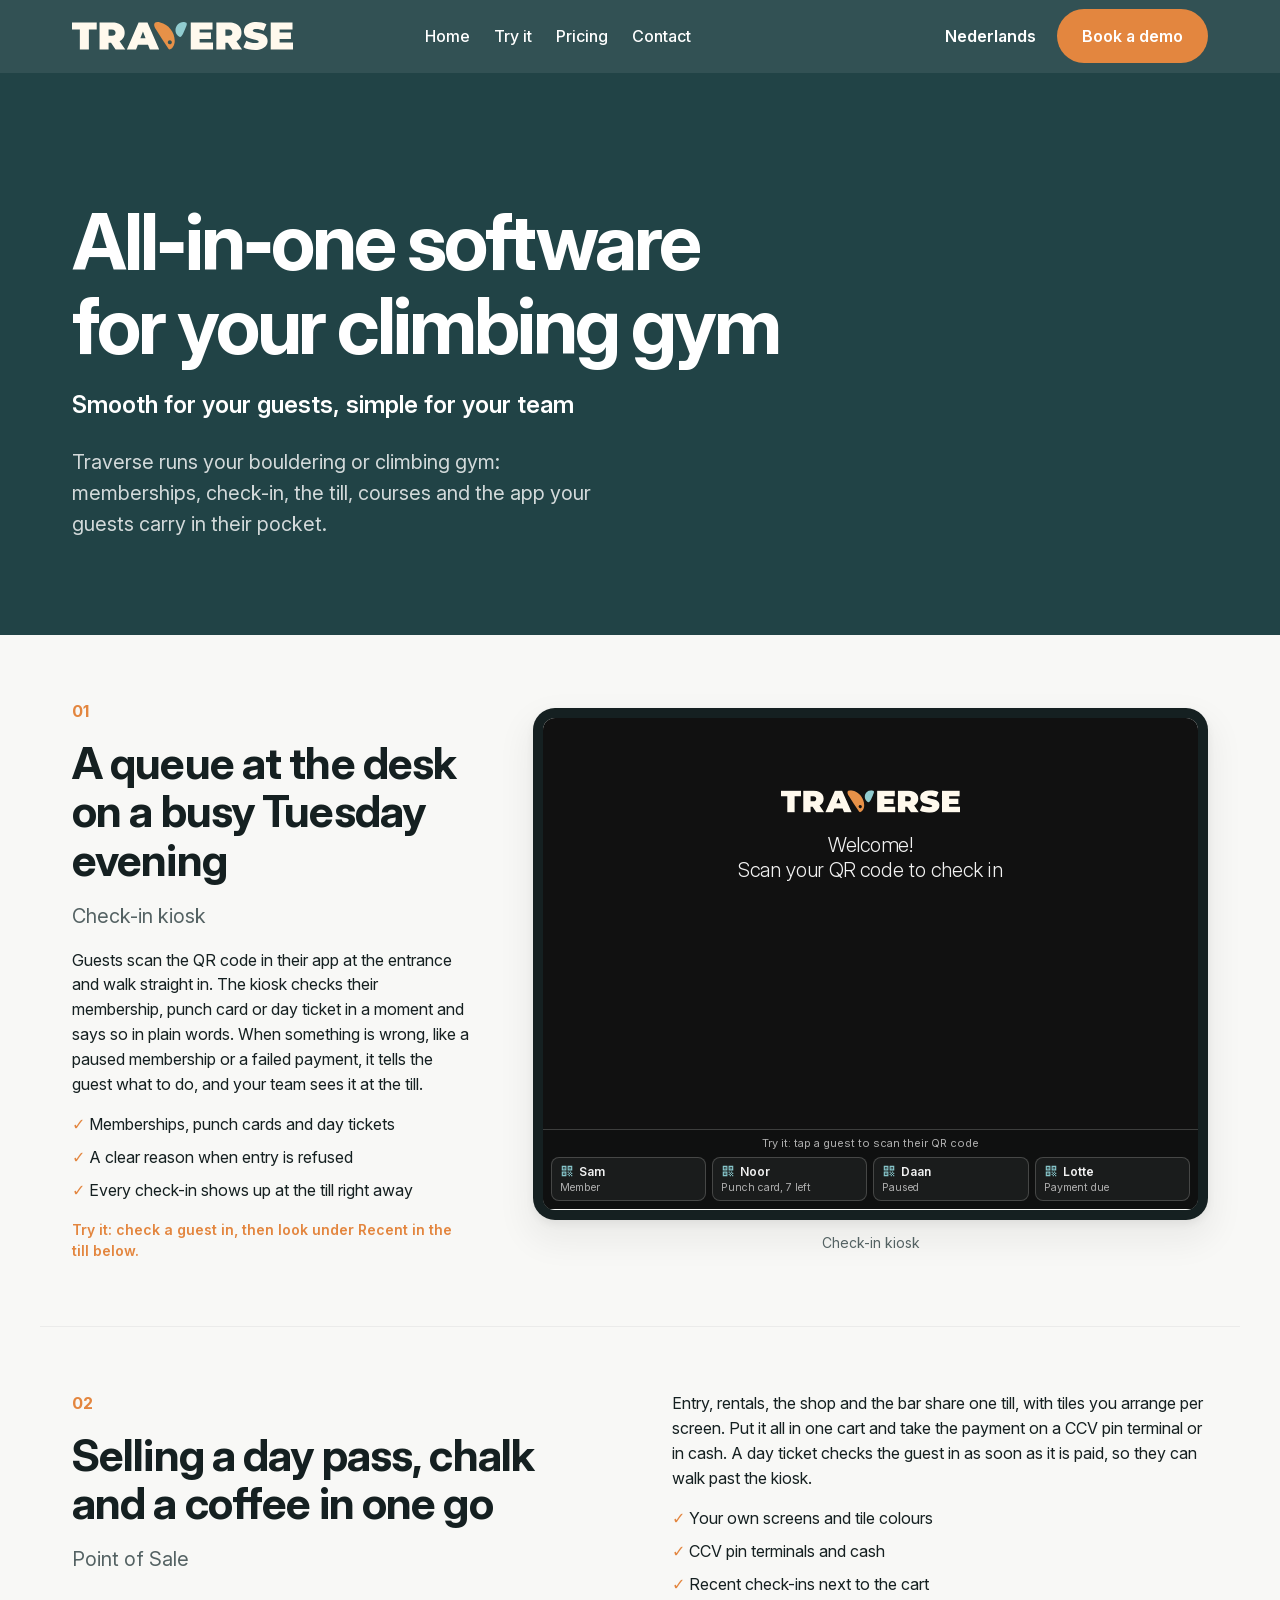
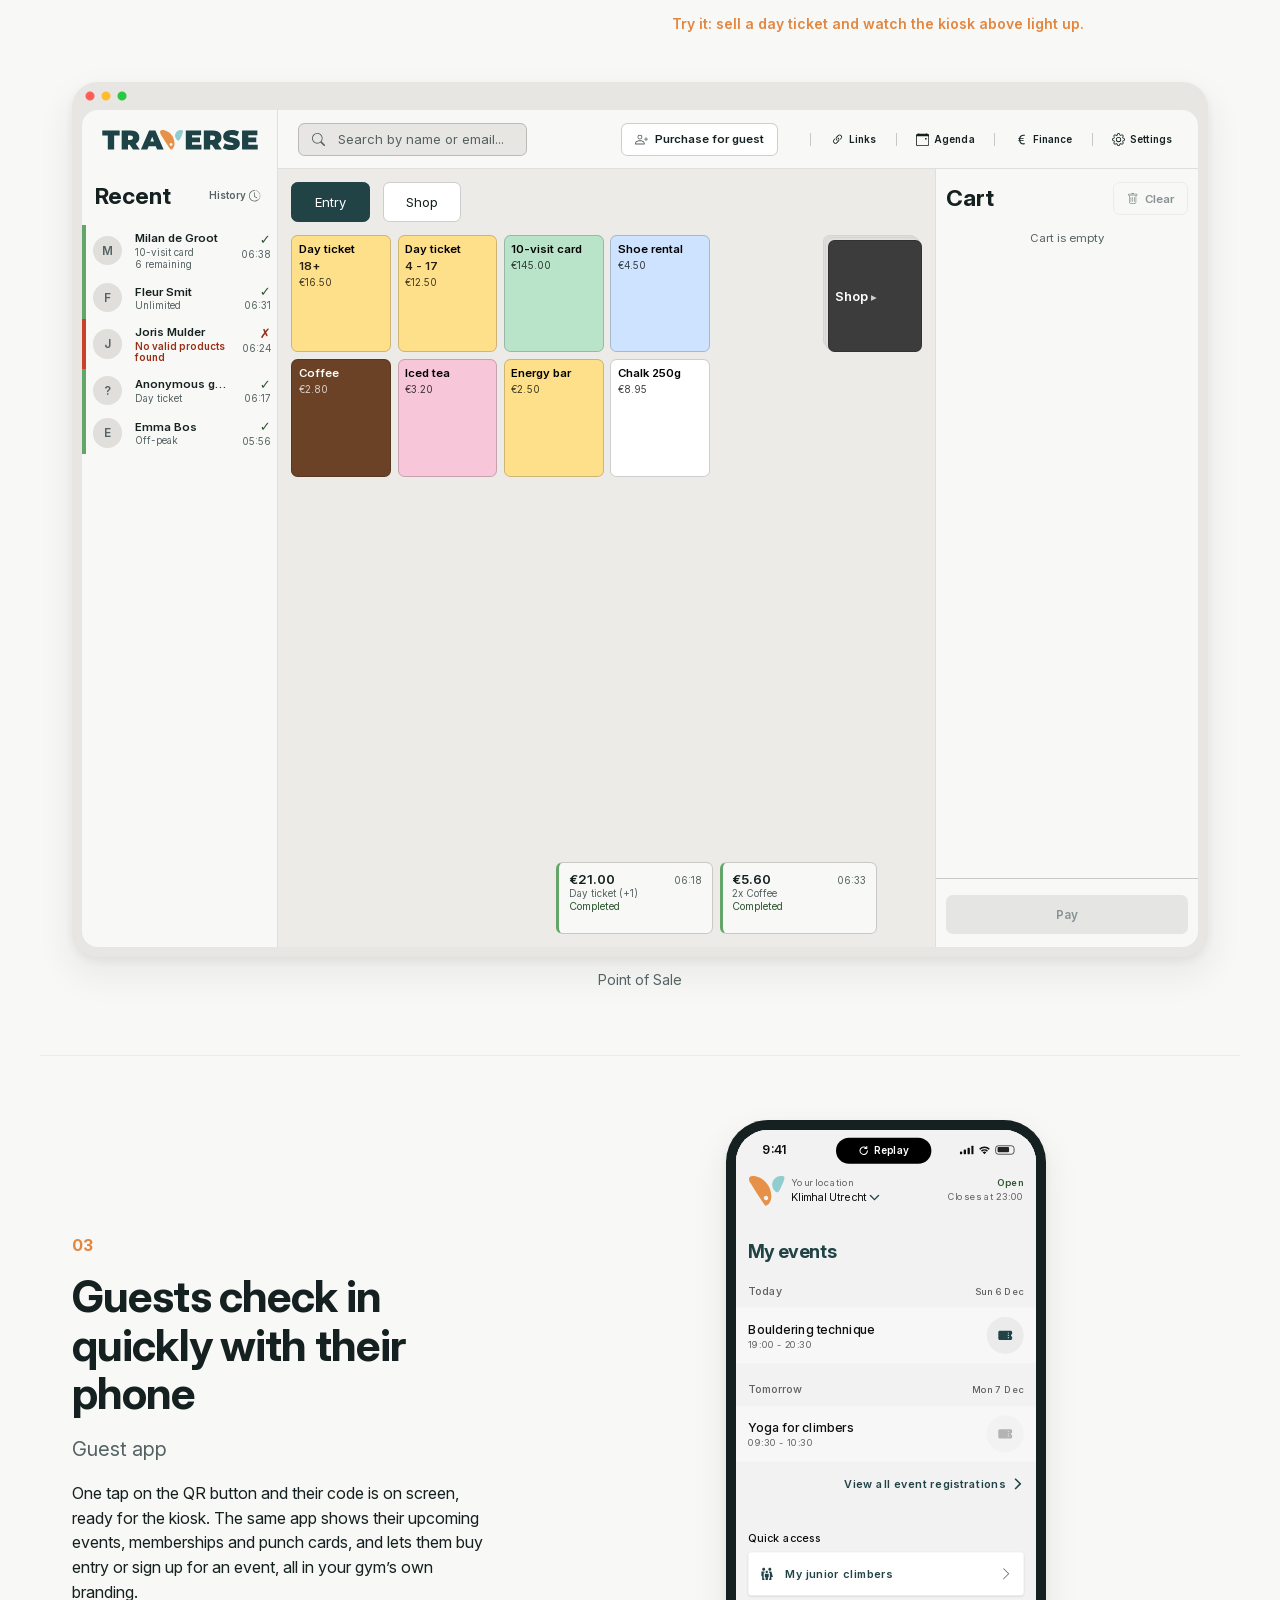
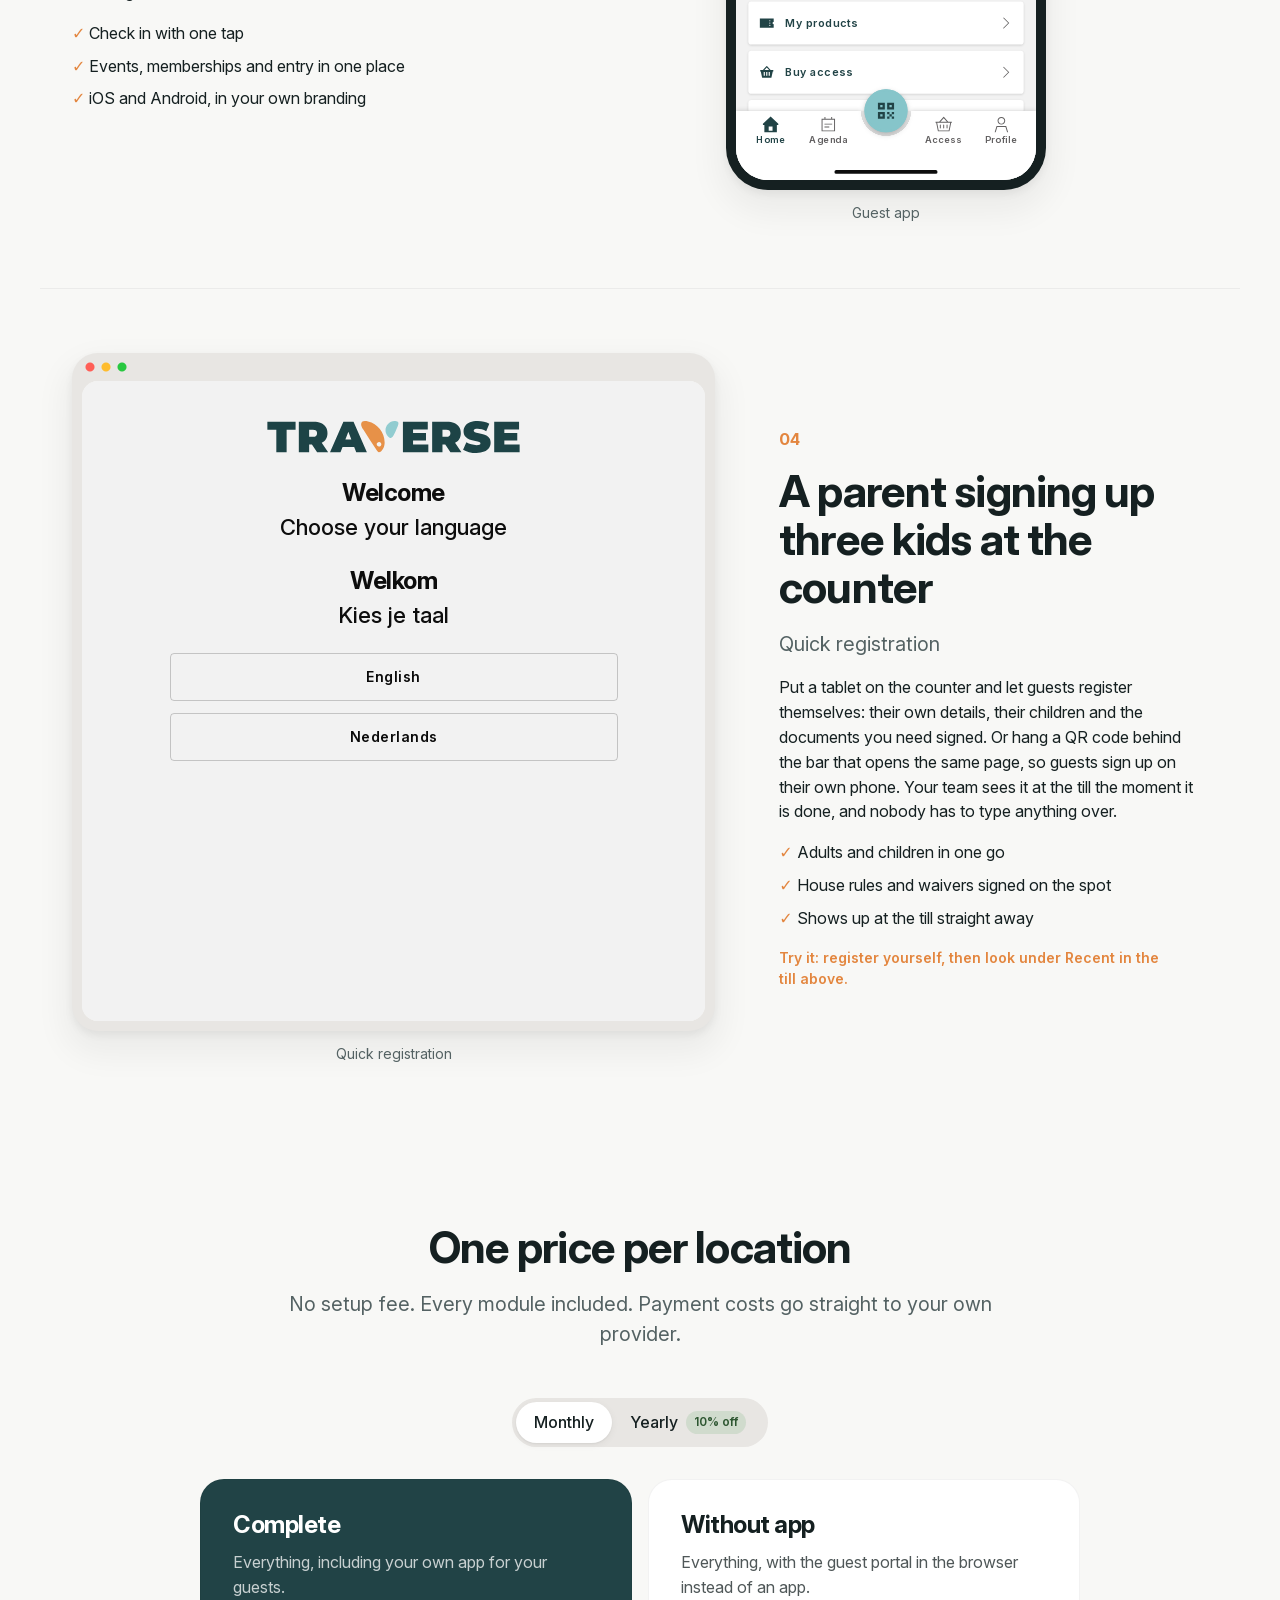
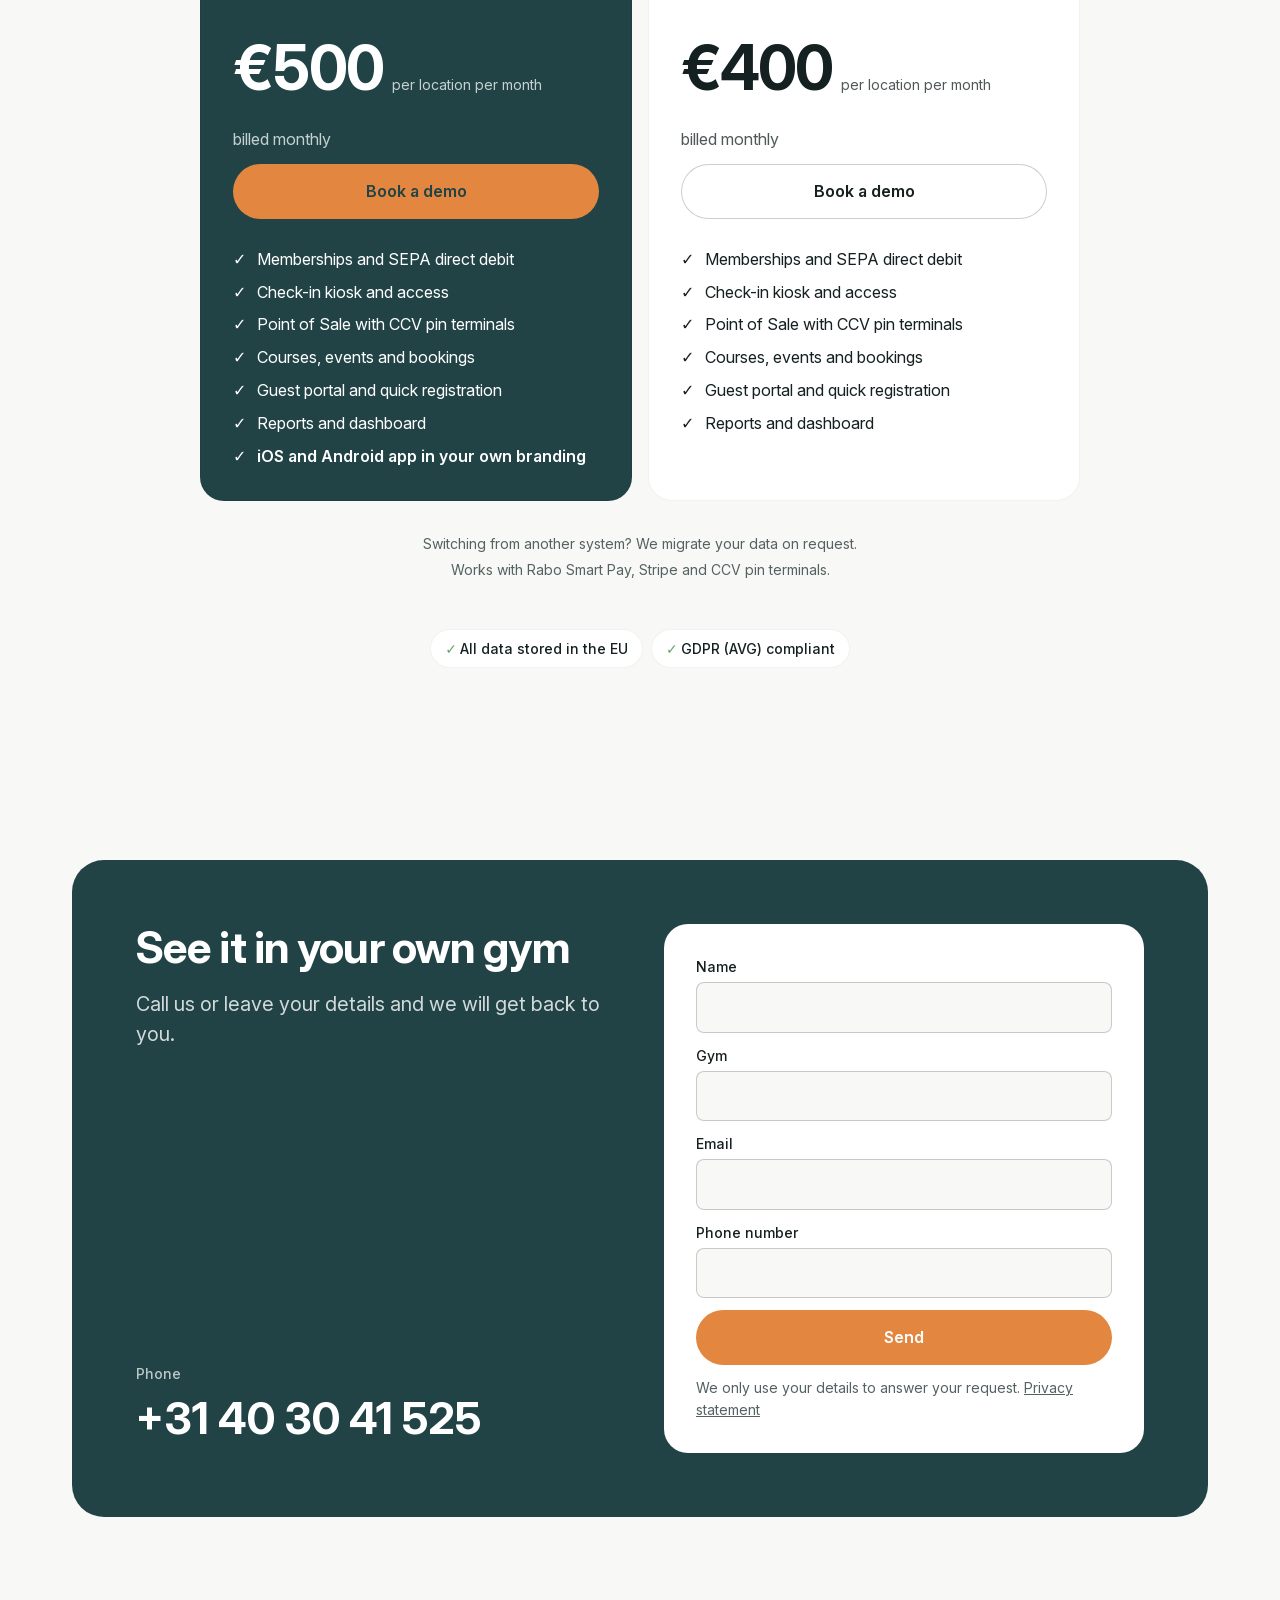
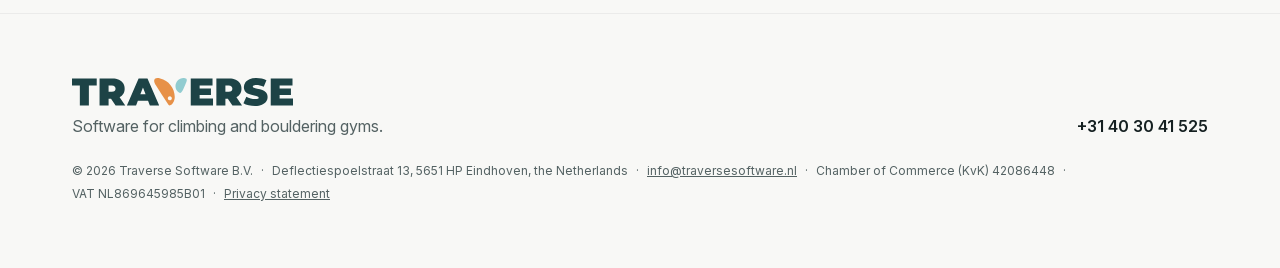
==== commit 86d309dd: "change text for app" ====
--- a/index.html
+++ b/index.html
@@ -8,7 +8,7 @@
   <link rel="icon" type="image/svg+xml" href="/favicon.svg">
   <link rel="icon" type="image/png" sizes="96x96" href="/favicon-96.png">
   <link rel="apple-touch-icon" href="/apple-touch-icon.png">
-  <script type="module" crossorigin src="/assets/index-DhDsj25D.js"></script>
+  <script type="module" crossorigin src="/assets/index-BKZ7gzQp.js"></script>
   <link rel="modulepreload" crossorigin href="/assets/modulepreload-polyfill-B5Qt9EMX.js">
   <link rel="modulepreload" crossorigin href="/assets/lib-StM2oDAy.js">
   <link rel="modulepreload" crossorigin href="/assets/DemoSlot-D7mk-4Fx.js">
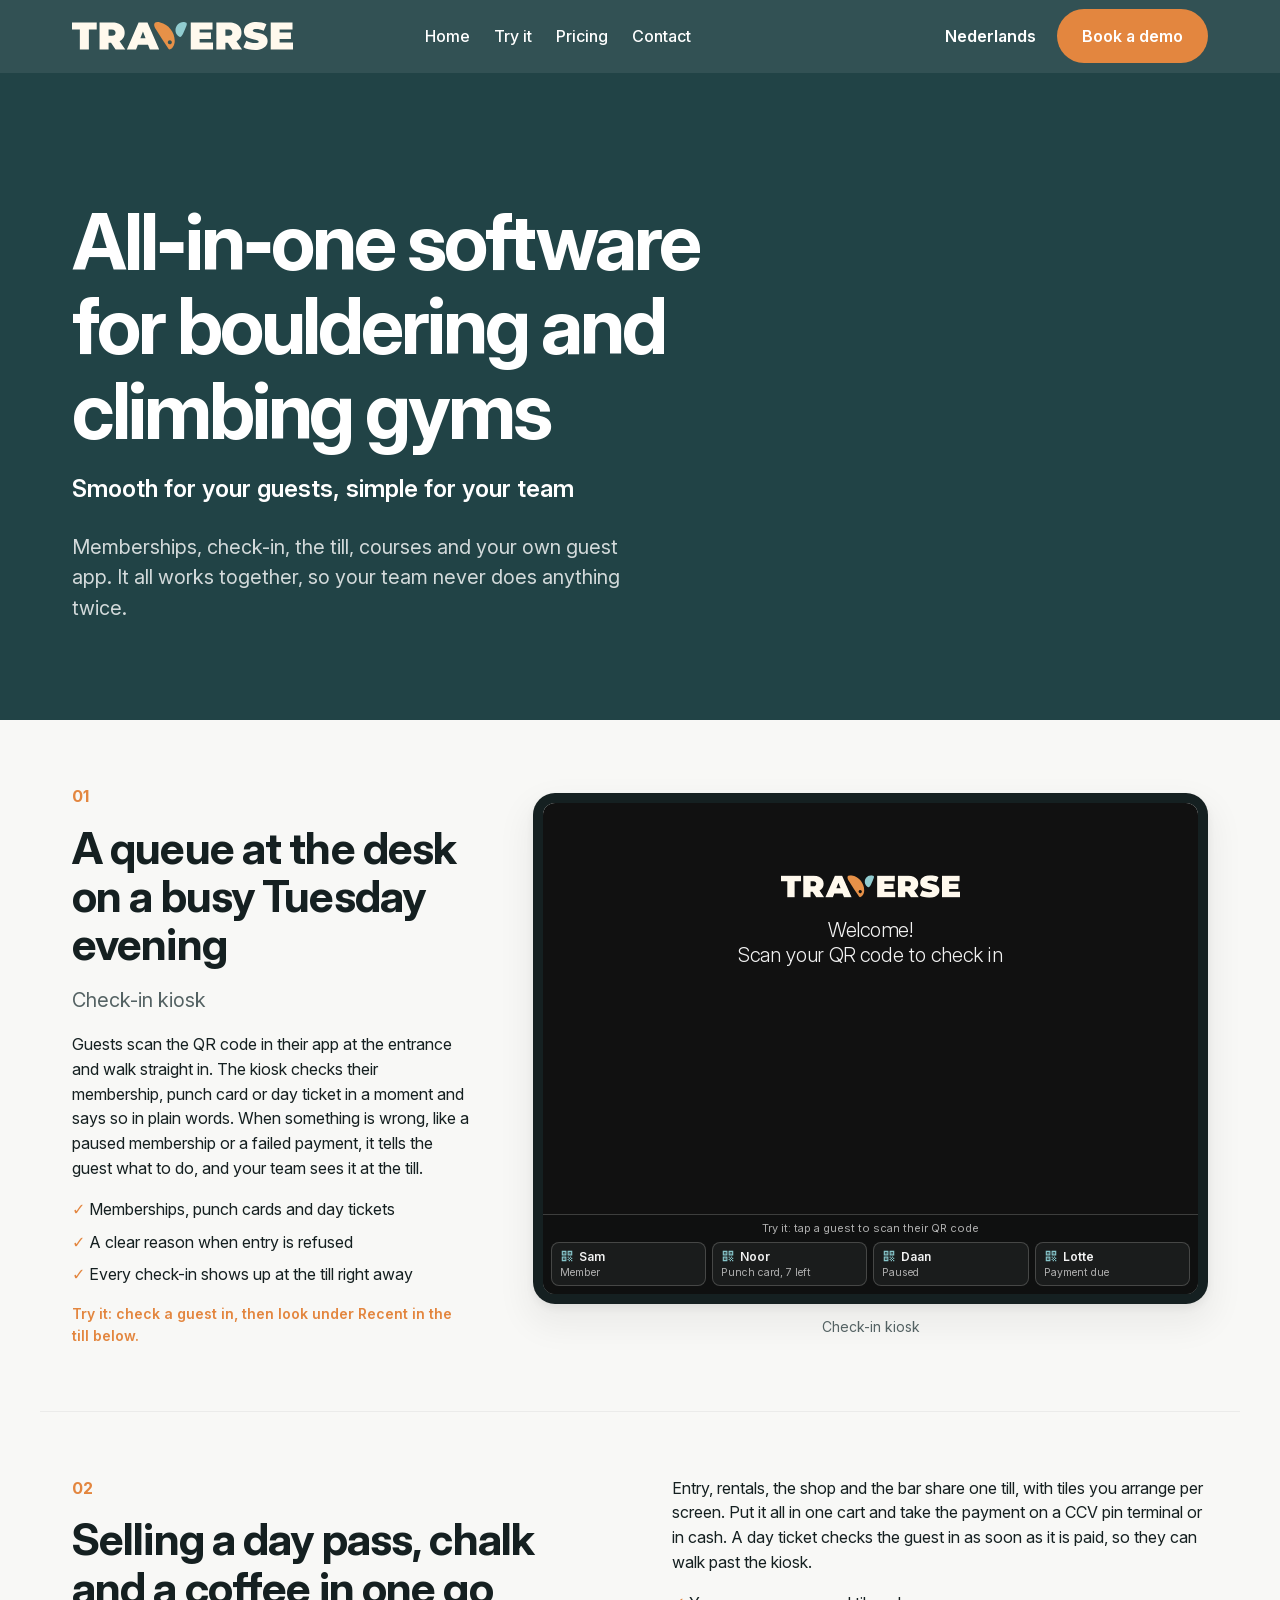
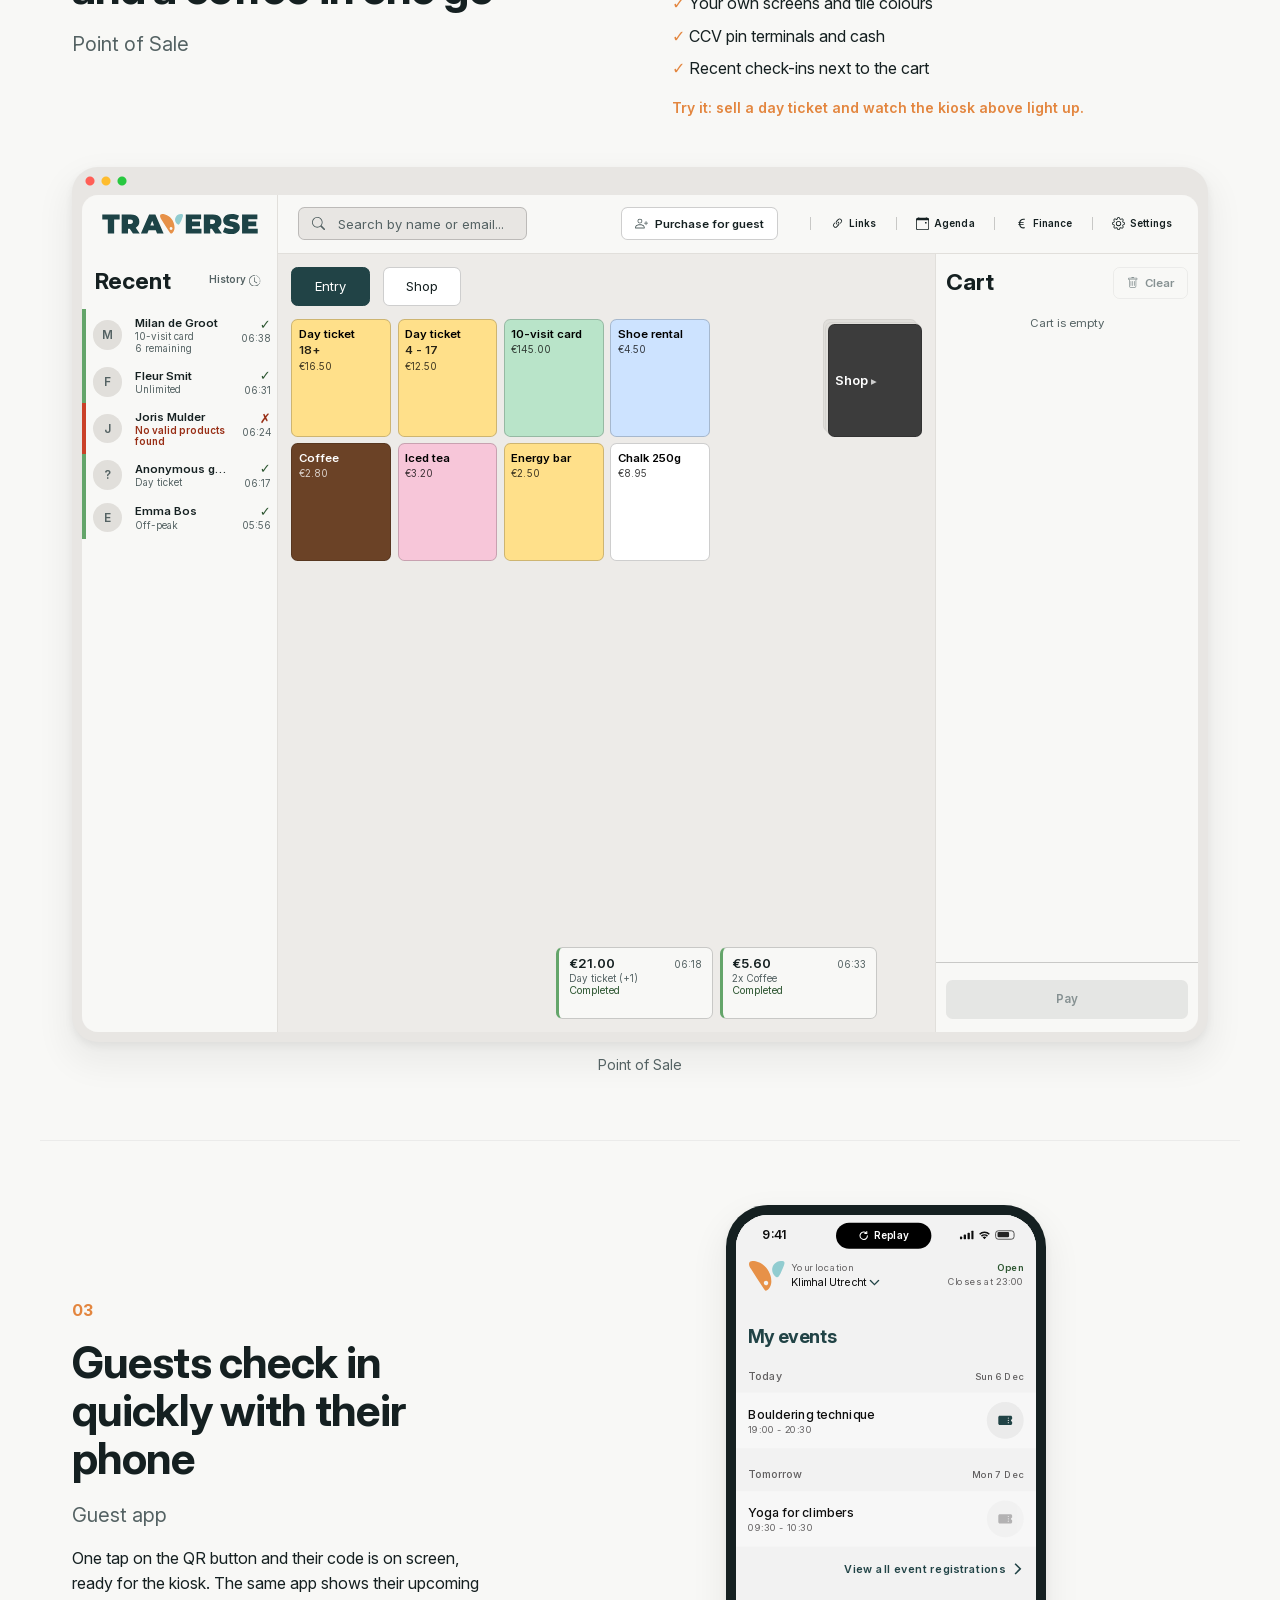
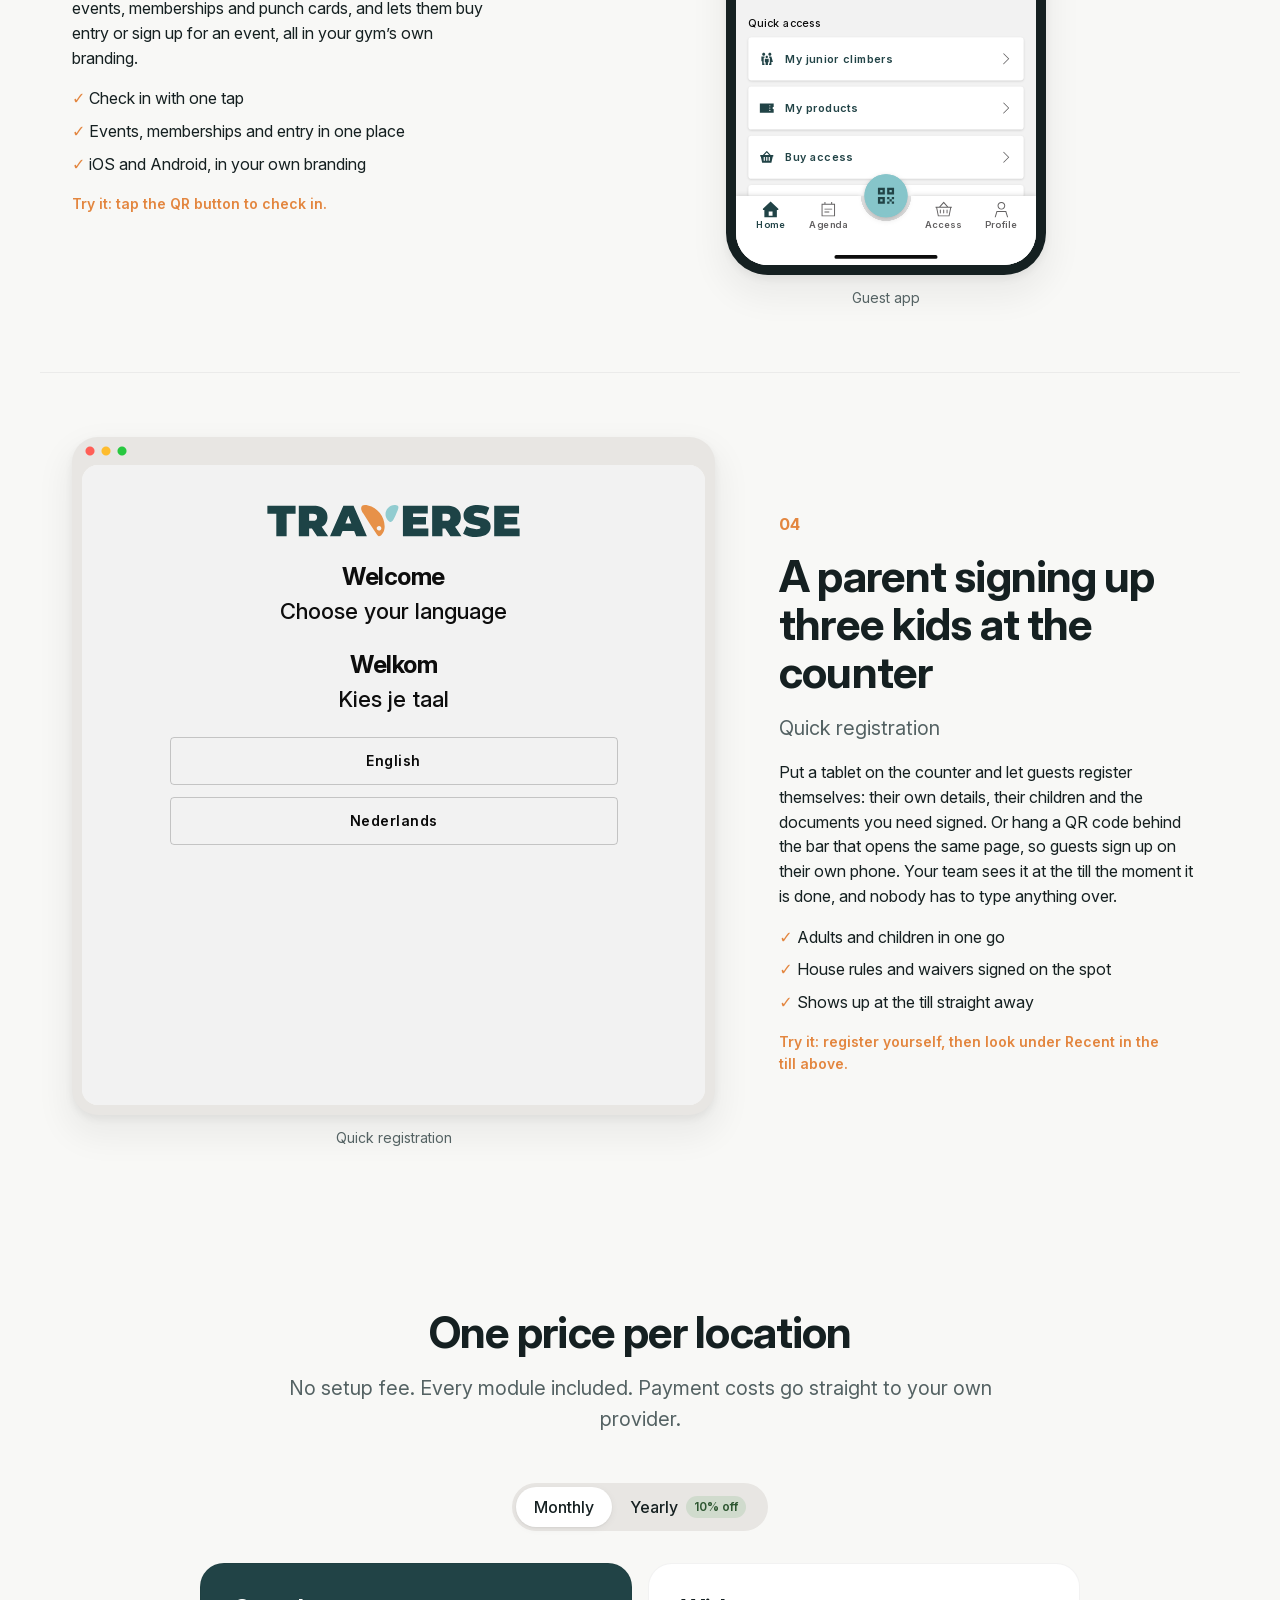
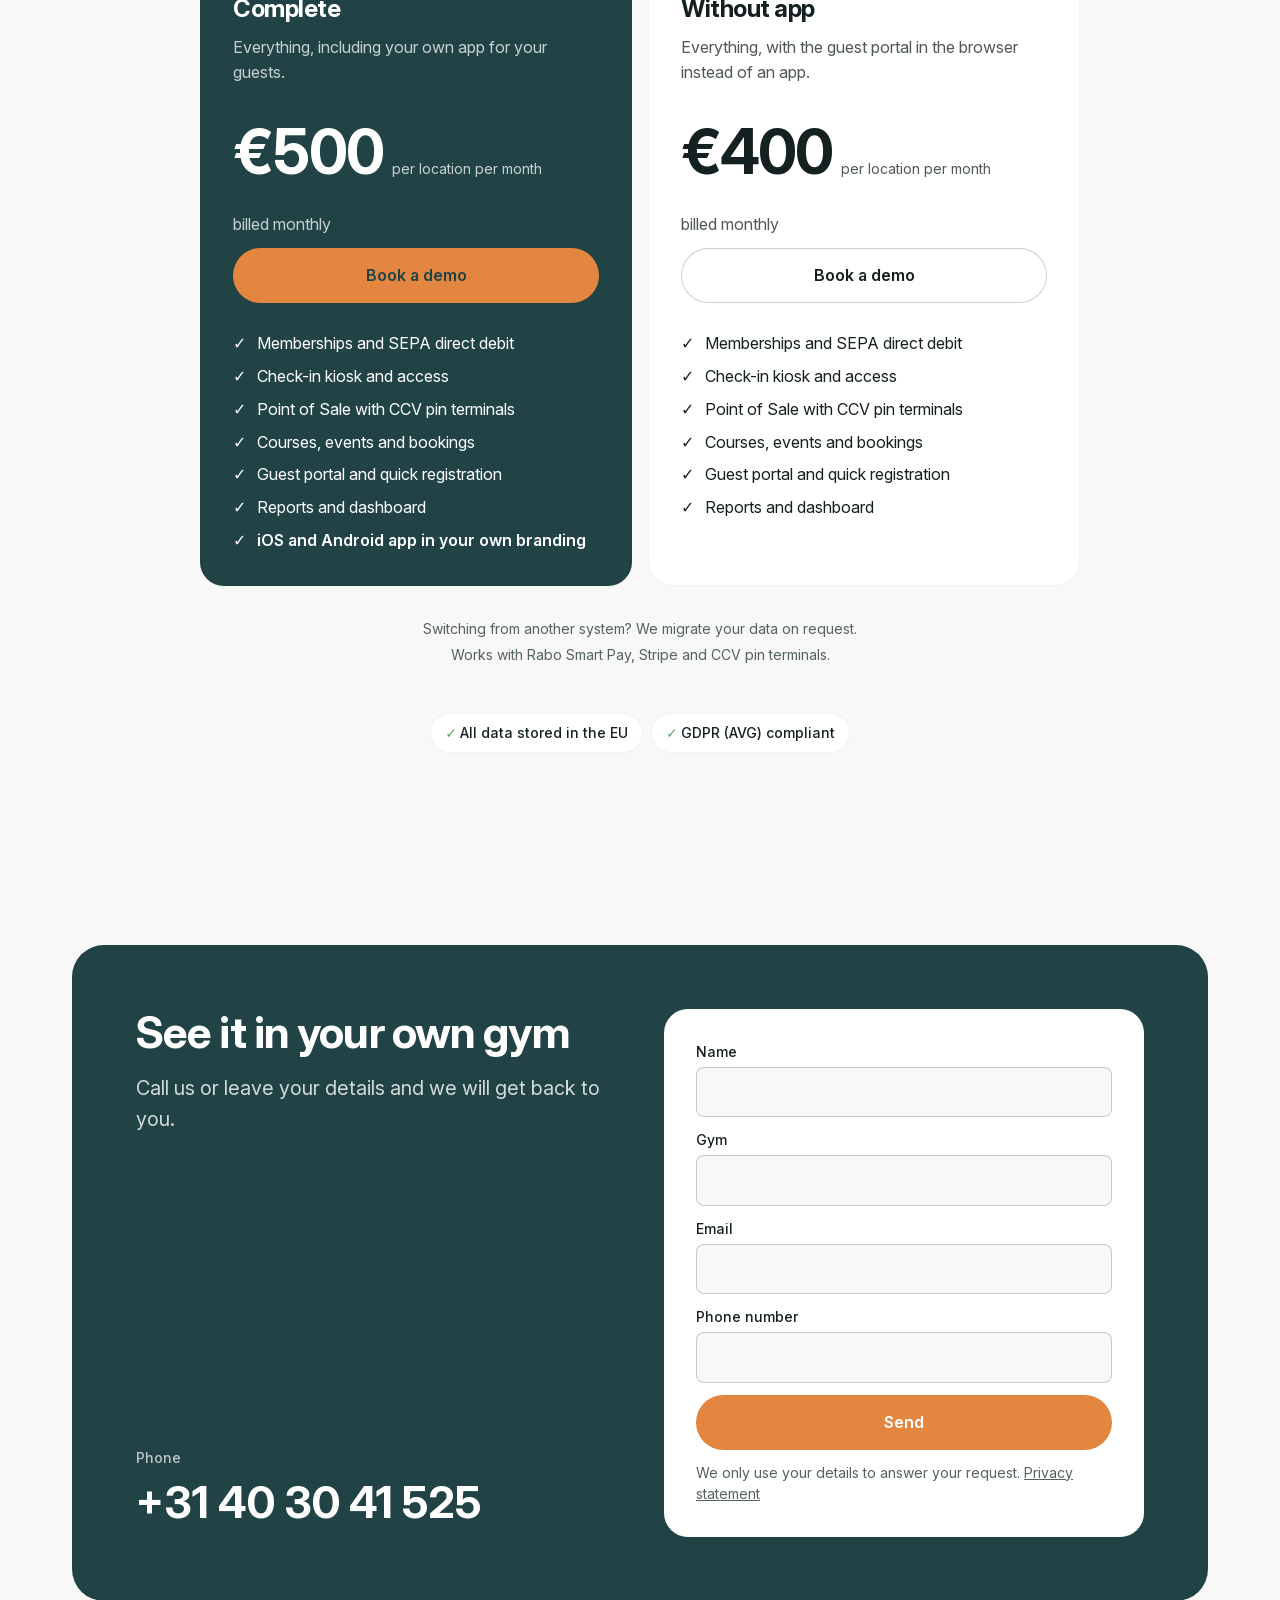
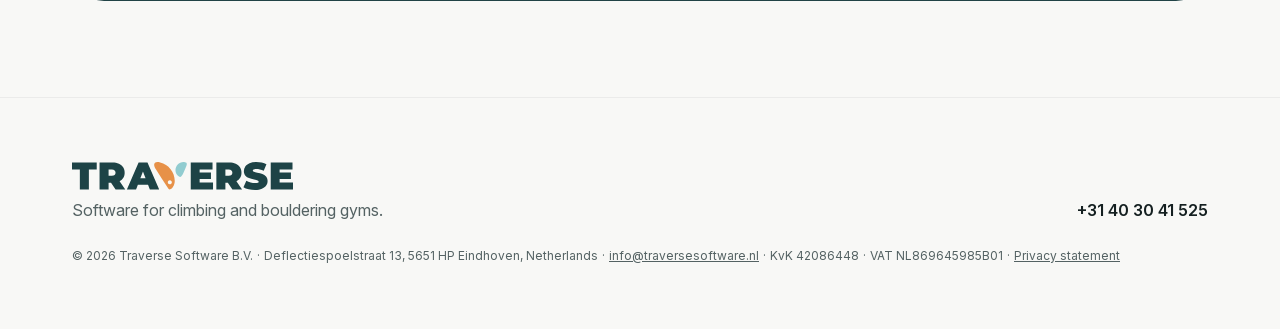
==== commit adba5b95: "change hero section. change some alignment issues." ====
--- a/index.html
+++ b/index.html
@@ -3,17 +3,17 @@
 <head>
   <meta charset="UTF-8">
   <meta name="viewport" content="width=device-width, initial-scale=1.0">
-  <title>Traverse · All-in-one software for your climbing gym</title>
-  <meta name="description" content="Traverse runs your bouldering or climbing gym: memberships, check-in, the till, courses and the app your guests carry in their pocket.">
+  <title>Traverse · All-in-one software for bouldering and climbing gyms</title>
+  <meta name="description" content="All-in-one software for bouldering and climbing gyms: memberships, check-in, the till, courses and your own guest app, working together.">
   <link rel="icon" type="image/svg+xml" href="/favicon.svg">
   <link rel="icon" type="image/png" sizes="96x96" href="/favicon-96.png">
   <link rel="apple-touch-icon" href="/apple-touch-icon.png">
-  <script type="module" crossorigin src="/assets/index-BKZ7gzQp.js"></script>
+  <script type="module" crossorigin src="/assets/index-Dgq9NNSn.js"></script>
   <link rel="modulepreload" crossorigin href="/assets/modulepreload-polyfill-B5Qt9EMX.js">
-  <link rel="modulepreload" crossorigin href="/assets/lib-StM2oDAy.js">
-  <link rel="modulepreload" crossorigin href="/assets/DemoSlot-D7mk-4Fx.js">
-  <link rel="modulepreload" crossorigin href="/assets/copy-DCQvGHzq.js">
-  <link rel="stylesheet" crossorigin href="/assets/lib-BaFMQYkk.css">
+  <link rel="modulepreload" crossorigin href="/assets/lib-DcjPZKjy.js">
+  <link rel="modulepreload" crossorigin href="/assets/DemoSlot-KJjCklEt.js">
+  <link rel="modulepreload" crossorigin href="/assets/copy-2JGxD224.js">
+  <link rel="stylesheet" crossorigin href="/assets/lib-BI1Rfh43.css">
   <link rel="stylesheet" crossorigin href="/assets/index-HFBs8pKv.css">
 </head>
 <body>
--- a/assets/lib-BI1Rfh43.css
+++ b/assets/lib-BI1Rfh43.css
@@ -0,0 +1 @@
+@font-face{font-family:Inter;font-style:italic;font-weight:100 900;font-display:swap;src:url(/assets/inter-italic-100-900-cyrillic-ext-BYoJyjsM.woff2) format("woff2");unicode-range:U+0460-052F,U+1C80-1C8A,U+20B4,U+2DE0-2DFF,U+A640-A69F,U+FE2E-FE2F}@font-face{font-family:Inter;font-style:italic;font-weight:100 900;font-display:swap;src:url(/assets/inter-italic-100-900-cyrillic-CVOA9ym3.woff2) format("woff2");unicode-range:U+0301,U+0400-045F,U+0490-0491,U+04B0-04B1,U+2116}@font-face{font-family:Inter;font-style:italic;font-weight:100 900;font-display:swap;src:url(/assets/inter-italic-100-900-greek-ext-B_jCcZ6o.woff2) format("woff2");unicode-range:U+1F00-1FFF}@font-face{font-family:Inter;font-style:italic;font-weight:100 900;font-display:swap;src:url(/assets/inter-italic-100-900-greek-A1rHpd_D.woff2) format("woff2");unicode-range:U+0370-0377,U+037A-037F,U+0384-038A,U+038C,U+038E-03A1,U+03A3-03FF}@font-face{font-family:Inter;font-style:italic;font-weight:100 900;font-display:swap;src:url(/assets/inter-italic-100-900-vietnamese-CFYAVqej.woff2) format("woff2");unicode-range:U+0102-0103,U+0110-0111,U+0128-0129,U+0168-0169,U+01A0-01A1,U+01AF-01B0,U+0300-0301,U+0303-0304,U+0308-0309,U+0323,U+0329,U+1EA0-1EF9,U+20AB}@font-face{font-family:Inter;font-style:italic;font-weight:100 900;font-display:swap;src:url(/assets/inter-italic-100-900-latin-ext-DVCrKThp.woff2) format("woff2");unicode-range:U+0100-02BA,U+02BD-02C5,U+02C7-02CC,U+02CE-02D7,U+02DD-02FF,U+0304,U+0308,U+0329,U+1D00-1DBF,U+1E00-1E9F,U+1EF2-1EFF,U+2020,U+20A0-20AB,U+20AD-20C0,U+2113,U+2C60-2C7F,U+A720-A7FF}@font-face{font-family:Inter;font-style:italic;font-weight:100 900;font-display:swap;src:url(/assets/inter-italic-100-900-latin-CpDjs_zY.woff2) format("woff2");unicode-range:U+0000-00FF,U+0131,U+0152-0153,U+02BB-02BC,U+02C6,U+02DA,U+02DC,U+0304,U+0308,U+0329,U+2000-206F,U+20AC,U+2122,U+2191,U+2193,U+2212,U+2215,U+FEFF,U+FFFD}@font-face{font-family:Inter;font-style:normal;font-weight:100 900;font-display:swap;src:url(/assets/inter-normal-100-900-cyrillic-ext-BLWtiy7B.woff2) format("woff2");unicode-range:U+0460-052F,U+1C80-1C8A,U+20B4,U+2DE0-2DFF,U+A640-A69F,U+FE2E-FE2F}@font-face{font-family:Inter;font-style:normal;font-weight:100 900;font-display:swap;src:url(/assets/inter-normal-100-900-cyrillic-B8cfLZjk.woff2) format("woff2");unicode-range:U+0301,U+0400-045F,U+0490-0491,U+04B0-04B1,U+2116}@font-face{font-family:Inter;font-style:normal;font-weight:100 900;font-display:swap;src:url(/assets/inter-normal-100-900-greek-ext-BKTlanAW.woff2) format("woff2");unicode-range:U+1F00-1FFF}@font-face{font-family:Inter;font-style:normal;font-weight:100 900;font-display:swap;src:url(/assets/inter-normal-100-900-greek-iYI_izmT.woff2) format("woff2");unicode-range:U+0370-0377,U+037A-037F,U+0384-038A,U+038C,U+038E-03A1,U+03A3-03FF}@font-face{font-family:Inter;font-style:normal;font-weight:100 900;font-display:swap;src:url(/assets/inter-normal-100-900-vietnamese-mkXyzLes.woff2) format("woff2");unicode-range:U+0102-0103,U+0110-0111,U+0128-0129,U+0168-0169,U+01A0-01A1,U+01AF-01B0,U+0300-0301,U+0303-0304,U+0308-0309,U+0323,U+0329,U+1EA0-1EF9,U+20AB}@font-face{font-family:Inter;font-style:normal;font-weight:100 900;font-display:swap;src:url(/assets/inter-normal-100-900-latin-ext-jukQPMAF.woff2) format("woff2");unicode-range:U+0100-02BA,U+02BD-02C5,U+02C7-02CC,U+02CE-02D7,U+02DD-02FF,U+0304,U+0308,U+0329,U+1D00-1DBF,U+1E00-1E9F,U+1EF2-1EFF,U+2020,U+20A0-20AB,U+20AD-20C0,U+2113,U+2C60-2C7F,U+A720-A7FF}@font-face{font-family:Inter;font-style:normal;font-weight:100 900;font-display:swap;src:url(/assets/inter-normal-100-900-latin-j6BbcsN8.woff2) format("woff2");unicode-range:U+0000-00FF,U+0131,U+0152-0153,U+02BB-02BC,U+02C6,U+02DA,U+02DC,U+0304,U+0308,U+0329,U+2000-206F,U+20AC,U+2122,U+2191,U+2193,U+2212,U+2215,U+FEFF,U+FFFD}:root{--bg-darker: #e1dfdb;--bg-dark: #e8e6e3;--bg: #edebe8;--bg-light: #f8f8f6;--bg-lighter: #ffffff;--text: #152021;--text-muted: #546263;--text-on-primary: #ffffff;--text-on-secondary: #fff8ea;--text-on-highlight: #214346;--text-success: #2d5631;--text-danger: #982e15;--primary: #214346;--secondary: #e3863f;--highlight: rgb(134 197 202 / .6);--avatar-bg: #86c5ca;--avatar-fg: #214346;--danger: #ca4028;--success: #64a56a;--warning: oklch(81.47% .16722 100.648);--info: oklch(50.146% .16371 260.616);--border: rgb(11 14 14 / .2);--border-muted: rgb(11 14 14 / .05);--accent-1: #7abeac;--accent-2: #716fda;--accent-3: #b4d15c;--accent-4: #cc74a4;--accent-5: #b0c3c5;--accent-6: #e4b849;--accent-7: #0f868f;--accent-8: #ae4763;--accent-9: #e3863f;--accent-10: #214346;--shadow-2: 0 2px 6px 2px rgb(13 13 13 / .03), 0 1px 2px 0 rgb(13 13 13 / .06);--shadow-4: 0 6px 10px 4px rgb(13 13 13 / .03), 0 2px 3px 0 rgb(13 13 13 / .06);--shadow-8: 0 16px 32px 8px rgb(13 13 13 / .05), 0 4px 8px 0 rgb(13 13 13 / .06);--space-4: 4px;--space-8: 8px;--space-12: 12px;--space-16: 16px;--space-24: 24px;--space-32: 32px;--space-48: 48px;--space-64: 64px;--space-96: 96px;--space-128: 128px;--radius-4: 4px;--radius-8: 8px;--radius-16: 16px;--radius-24: 24px;--radius-32: 32px;--radius-full: 9999px;--font-sans: "Inter", system-ui, -apple-system, "Segoe UI", sans-serif;--text-display: clamp(2.5rem, 1.6rem + 4vw, 5rem);--text-h1: clamp(2.25rem, 1.6rem + 2.8vw, 4rem);--text-h2: clamp(1.75rem, 1.3rem + 1.8vw, 2.75rem);--text-h3: clamp(1.25rem, 1.1rem + .6vw, 1.5rem);--text-lead: clamp(1.0625rem, 1rem + .3vw, 1.25rem);--text-body: 1rem;--text-small: .875rem;--text-caption: .75rem;--content-width: 1200px;--gutter: clamp(16px, 4vw, 32px)}*,*:before,*:after{box-sizing:border-box}html{-webkit-text-size-adjust:100%;text-size-adjust:100%;scroll-padding-top:88px}@media(max-width:760px){html{scroll-padding-top:72px}}@media(prefers-reduced-motion:no-preference){html{scroll-behavior:smooth}}body{margin:0;font-family:var(--font-sans);font-size:var(--text-body);line-height:1.55;color:var(--text);background:var(--bg-light);-webkit-font-smoothing:antialiased}h1,h2,h3,h4,p{margin:0}h1,h2,h3{line-height:1.1;letter-spacing:-.02em;font-weight:700}a{color:inherit}img,svg{display:block;max-width:100%}button,input,select,textarea{font:inherit;color:inherit}:focus-visible{outline:2px solid var(--secondary);outline-offset:2px}.container{width:100%;max-width:var(--content-width);margin-inline:auto;padding-inline:var(--gutter)}.visually-hidden{position:absolute;width:1px;height:1px;overflow:hidden;clip:rect(0 0 0 0);white-space:nowrap}@media(prefers-reduced-motion:reduce){*,*:before,*:after{animation-duration:.01ms!important;transition-duration:.01ms!important}}.tv-btn{--btn-bg: var(--primary);--btn-fg: var(--text-on-primary);--btn-border: transparent;--btn-radius: var(--radius-full);--btn-padding: 14px 24px;display:inline-flex;align-items:center;justify-content:center;gap:var(--space-8);padding:var(--btn-padding);border:1px solid var(--btn-border);border-radius:var(--btn-radius);background:var(--btn-bg);color:var(--btn-fg);font-weight:600;text-decoration:none;white-space:nowrap;cursor:pointer;transition:transform .12s ease,filter .12s ease}.tv-btn:hover{filter:brightness(1.08)}.tv-btn:active{transform:translateY(1px)}.tv-btn--secondary{--btn-bg: var(--bg-lighter);--btn-fg: var(--text);--btn-border: var(--border)}.tv-btn--ghost{--btn-bg: transparent;--btn-fg: var(--text);--btn-padding: 10px 12px}.tv-contact{--contact-bg: var(--primary);--contact-fg: var(--text-on-primary);--contact-form-bg: var(--bg-lighter);--contact-radius: var(--radius-32);display:grid;grid-template-columns:repeat(auto-fit,minmax(min(100%,360px),1fr));gap:var(--space-48);padding:clamp(24px,5vw,64px);border-radius:var(--contact-radius);background:var(--contact-bg);color:var(--contact-fg)}.tv-contact__intro{display:flex;flex-direction:column;gap:var(--space-16)}.tv-contact__title{font-size:var(--text-h2)}.tv-contact__subtitle{font-size:var(--text-lead);opacity:.8}.tv-contact__phone{display:flex;flex-direction:column;margin-top:auto;font-size:var(--text-h2);font-weight:700;text-decoration:none}.tv-contact__phone-label{font-size:var(--text-small);font-weight:500;opacity:.7}.tv-contact__form{display:flex;flex-direction:column;gap:var(--space-12);padding:var(--space-32);border-radius:var(--radius-24);background:var(--contact-form-bg);color:var(--text)}.tv-contact__form label{display:flex;flex-direction:column;gap:var(--space-4);font-size:var(--text-small);font-weight:500}.tv-contact__form input{padding:12px 14px;border:1px solid var(--border);border-radius:var(--radius-8);background:var(--bg-light);font-size:var(--text-body)}.tv-contact__note{color:var(--text-muted);font-size:var(--text-small)}.tv-contact__note a{color:inherit}.tv-contact__note--error{color:var(--text-danger)}.tv-contact__done{justify-content:center;min-height:16rem;color:var(--text)}.tv-contact__done-title{font-size:var(--text-h3);font-weight:600}.tv-contact__trap{position:absolute;left:-10000px;width:1px;height:1px;overflow:hidden}.tv-demo{--demo-device-bg: var(--text);--demo-screen-bg: var(--bg-light);--demo-radius: var(--radius-16);display:flex;flex-direction:column;align-items:center;gap:var(--space-12);margin:0}.tv-demo__device{width:100%;padding:10px;border-radius:calc(var(--demo-radius) + 10px);background:var(--demo-device-bg);box-shadow:var(--shadow-8)}.tv-demo__screen{min-height:240px;overflow:hidden;border-radius:var(--demo-radius);background:var(--demo-screen-bg)}.tv-demo--browser .tv-demo__device{padding-top:28px;background:radial-gradient(circle at 18px 14px,#ff5f57 4px,transparent 5px),radial-gradient(circle at 34px 14px,#febc2e 4px,transparent 5px),radial-gradient(circle at 50px 14px,#28c840 4px,transparent 5px),var(--bg-dark)}.tv-demo--phone .tv-demo__device{max-width:320px;--demo-radius: 32px}.tv-demo--phone .tv-demo__screen,.tv-demo--kiosk .tv-demo__screen{min-height:0}.tv-demo--phone .tv-demo__screen{aspect-ratio:9 / 19.5}.tv-demo--kiosk .tv-demo__device{max-width:520px;--demo-radius: 12px}.tv-demo--kiosk .tv-demo__screen{aspect-ratio:4 / 3}.tv-demo--plain .tv-demo__device{padding:0;background:transparent;box-shadow:none}.tv-demo__caption{color:var(--text-muted);font-size:var(--text-small)}.tv-legal{display:flex;flex-wrap:wrap;column-gap:var(--space-4);row-gap:var(--space-4);color:var(--text-muted);font-size:var(--text-caption);font-style:normal}.tv-legal span:not(:last-child):after{content:"·";margin-left:var(--space-4)}@media(max-width:720px){.tv-legal{flex-direction:column}.tv-legal span:not(:last-child):after{content:none}}.tv-legal a{color:inherit}.tv-pricing{--pricing-card-bg: var(--bg-lighter);--pricing-card-border: var(--border-muted);--pricing-card-radius: var(--radius-24);--pricing-featured-bg: var(--primary);--pricing-featured-fg: var(--text-on-primary);display:flex;flex-direction:column;align-items:center;gap:var(--space-32)}.tv-pricing__switch{display:inline-flex;padding:4px;border-radius:var(--radius-full);background:var(--bg-dark)}.tv-pricing__switch button{display:inline-flex;align-items:center;gap:var(--space-8);padding:8px 18px;border:0;border-radius:var(--radius-full);background:transparent;cursor:pointer;font-weight:500}.tv-pricing__switch button.active{background:var(--bg-lighter);box-shadow:var(--shadow-2)}.tv-pricing__saving{padding:2px 8px;border-radius:var(--radius-full);background:#64a56a2e;color:var(--text-success);font-size:var(--text-caption);font-weight:600}.tv-pricing__cards{display:grid;grid-template-columns:repeat(auto-fit,minmax(min(100%,320px),1fr));gap:var(--space-16);width:100%;max-width:880px}.tv-pricing__card{display:grid;grid-row:span 6;grid-template-rows:subgrid;align-content:start;row-gap:var(--space-12);padding:var(--space-32);border:1px solid var(--pricing-card-border);border-radius:var(--pricing-card-radius);background:var(--pricing-card-bg)}.tv-pricing__card--featured{background:var(--pricing-featured-bg);color:var(--pricing-featured-fg)}.tv-pricing__card--featured .tv-btn{--btn-bg: var(--bg-lighter);--btn-fg: var(--primary)}.tv-pricing__name{font-size:var(--text-h3)}.tv-pricing__tagline,.tv-pricing__billing{opacity:.75}.tv-pricing__price{display:flex;align-items:baseline;flex-wrap:wrap;gap:var(--space-8);margin-top:var(--space-8)}.tv-pricing__amount{font-size:var(--text-h1);font-weight:700;letter-spacing:-.03em;font-variant-numeric:tabular-nums}.tv-pricing__unit{font-size:var(--text-small);opacity:.75}.tv-pricing__features{display:flex;flex-direction:column;gap:var(--space-8);margin:var(--space-16) 0 0;padding:0;list-style:none}.tv-pricing__features li{position:relative;padding-left:1.5em}.tv-pricing__features li:before{content:"✓";position:absolute;left:0;font-weight:700}.tv-pricing__extra{font-weight:600}.tv-pricing__notes{display:flex;flex-direction:column;gap:var(--space-4);text-align:center;color:var(--text-muted);font-size:var(--text-small)}.tv-review{--review-bg: var(--bg-lighter);--review-radius: var(--radius-24);display:flex;flex-direction:column;gap:var(--space-16);margin:0;padding:var(--space-48);border-radius:var(--review-radius);background:var(--review-bg)}.tv-review__quote{margin:0;font-size:var(--text-h3);font-weight:500;line-height:1.35}.tv-review__author{color:var(--text-muted)}.tv-review--placeholder{border:2px dashed var(--border);background:transparent}.tv-review--placeholder .tv-review__quote{color:var(--text-muted)}.tv-label{--label-bg: transparent;--label-fg: var(--primary);--label-border: var(--border);display:inline-block;padding:4px 12px;border:1px solid var(--label-border);border-radius:var(--radius-full);background:var(--label-bg);color:var(--label-fg);font-size:var(--text-small);font-weight:500}.tv-section{--section-padding: clamp(var(--space-48), 8vw, var(--space-96));--section-bg: transparent;padding-block:var(--section-padding);background:var(--section-bg)}.tv-section__header{display:flex;flex-direction:column;gap:var(--space-16);max-width:720px;margin-bottom:var(--space-48)}.tv-section--center .tv-section__header{align-items:center;text-align:center;margin-inline:auto}.tv-section--center .tv-trust{align-items:center}.tv-section--center .tv-trust__items{justify-content:center}.tv-section__title{font-size:var(--text-h2)}.tv-section__lead{font-size:var(--text-lead);color:var(--text-muted)}.tv-wordmark{--wordmark-height: 28px;flex:none;height:var(--wordmark-height);width:auto}.tv-footer{--footer-bg: transparent;padding-block:var(--space-64);border-top:1px solid var(--border-muted);background:var(--footer-bg)}.tv-footer__inner{display:flex;flex-wrap:wrap;align-items:flex-end;justify-content:space-between;gap:var(--space-24)}.tv-footer__brand{display:flex;flex-direction:column;align-items:flex-start;gap:var(--space-8);color:var(--text-muted)}.tv-footer__phone{font-weight:600;text-decoration:none}.tv-footer__copy{width:100%}.tv-header{--header-bg: rgb(248 248 246 / .85);--header-border: var(--border-muted);position:sticky;top:0;z-index:10;background:var(--header-bg);border-bottom:1px solid var(--header-border);backdrop-filter:blur(12px)}.tv-header__inner{display:flex;align-items:center;gap:var(--space-24);min-height:72px}.tv-header__brand{text-decoration:none}.tv-header__nav{display:flex;gap:var(--space-24);margin-inline:auto}.tv-header__nav a{text-decoration:none;color:var(--text-muted);font-weight:500}.tv-header__nav a:hover{color:var(--text)}.tv-header__actions{display:flex;align-items:center;gap:var(--space-8);margin-left:auto}@media(max-width:760px){.tv-header__nav{display:none}.tv-header__inner{gap:var(--space-8);min-height:60px}.tv-header .tv-wordmark{--wordmark-height: 18px}.tv-header__actions{gap:var(--space-4)}.tv-header__actions .tv-btn{--btn-padding: 8px 12px;font-size:var(--text-small)}}.tv-trust{--trust-chip-bg: var(--bg-lighter);--trust-chip-border: var(--border-muted);display:flex;flex-direction:column;gap:var(--space-16)}.tv-trust__items{display:flex;flex-wrap:wrap;gap:var(--space-8);margin:0;padding:0;list-style:none}.tv-trust__items li{padding:8px 14px;border:1px solid var(--trust-chip-border);border-radius:var(--radius-full);background:var(--trust-chip-bg);font-size:var(--text-small);font-weight:500}.tv-trust__items li:before{content:"✓ ";color:var(--success);font-weight:700}.demo-app{--app-brand: var(--primary);--app-fab-bg: var(--avatar-bg);--app-fab-fg: var(--avatar-fg);--app-open: var(--text-success);--app-surface: #f2f2f2;--app-on: #0d0d0d;--app-dim: #626061;--app-lowest: #ffffff;--app-low: #f7f7f7;--app-container: #ebebeb;--app-subtle-dim: rgb(13 13 13 / .05);--app-shadow: rgb(13 13 13 / .15);--app-island: #000000;height:100%;font-family:var(--font-sans);color:var(--app-on);-webkit-font-smoothing:antialiased;user-select:none}.demo-app button{font:inherit;color:inherit;border:0;background:none;padding:0;cursor:pointer}.demo-app svg{display:block}.demo-app__device{position:relative;width:390px;height:845px;overflow:hidden;background:var(--app-surface)}.demo-app__title-md{font-size:16px;font-weight:500;line-height:24px;letter-spacing:.15px}.demo-app__title-sm{font-size:14px;font-weight:500;line-height:20px;letter-spacing:.1px}.demo-app__muted-sm{font-size:12px;line-height:16px;letter-spacing:.4px;color:var(--app-dim)}.demo-app__muted-md{font-size:14px;line-height:20px;letter-spacing:.25px;color:var(--app-dim)}.demo-app__status{position:absolute;inset:0 0 auto;z-index:10;height:47px;display:flex;align-items:center;justify-content:space-between;padding:4px 28px 0 34px;font-size:16px;font-weight:600;pointer-events:none}.demo-app__time{width:60px}.demo-app__sys{display:flex;align-items:center;gap:6px;width:72px;justify-content:flex-end}.demo-app__signal,.demo-app__wifi{height:12px;width:auto;fill:currentColor}.demo-app__battery{width:25px;height:12px;border:1.5px solid currentColor;border-radius:4px;padding:1.5px;opacity:.9}.demo-app__battery span{display:block;width:75%;height:100%;border-radius:1.5px;background:currentColor}.demo-app .demo-app__island{pointer-events:auto;display:flex;align-items:center;justify-content:center;gap:6px;width:124px;height:34px;margin-top:2px;border-radius:20px;background:var(--app-island);color:var(--text-on-primary);font-size:13px;font-weight:600;letter-spacing:.2px}.demo-app__island-icon{width:14px;height:14px}.demo-app .demo-app__island:focus-visible{outline:2px solid var(--secondary);outline-offset:2px}.demo-app__home{position:absolute;inset:0}.demo-app__appbar{display:flex;align-items:center;gap:8px;height:111px;padding:47px 16px 0;background:var(--app-surface)}.demo-app__applogo{width:48px;height:48px;flex:none}.demo-app__loc{display:flex;flex-direction:column;flex:1;min-width:0}.demo-app__locname{display:flex;align-items:center;gap:4px;font-size:14px;line-height:20px}.demo-app__chev-down{width:14px;height:14px;color:var(--app-brand)}.demo-app__openstatus{display:flex;flex-direction:column;align-items:flex-end;gap:4px}.demo-app__open{font-size:12px;font-weight:600;line-height:12px;letter-spacing:.5px;color:var(--app-open)}.demo-app__body{position:absolute;inset:111px 0 90px}.demo-app__spinner{position:absolute;left:50%;top:45%;width:36px;height:36px;margin:-18px 0 0 -18px;border-radius:50%;border:4px solid var(--app-brand);border-right-color:transparent;animation:demo-app-spin .8s linear infinite}@keyframes demo-app-spin{to{transform:rotate(360deg)}}.demo-app__scroll{height:100%;overflow-y:auto;overscroll-behavior:contain;scrollbar-width:none;padding-bottom:48px;opacity:0;visibility:hidden;transition:opacity .25s ease}.demo-app__scroll::-webkit-scrollbar{display:none}.demo-app__scroll.is-visible{opacity:1;visibility:visible}.demo-app__headline{margin:0;padding:32px 16px 0;font-size:24px;font-weight:700;line-height:32px;color:var(--app-brand)}.demo-app__headline--news{padding-top:8px}.demo-app__dayhead{display:flex;justify-content:space-between;align-items:baseline;padding:24px 16px 8px;font-size:14px;font-weight:500;line-height:20px;color:var(--app-dim)}.demo-app__event{display:flex;align-items:center;gap:8px;margin-top:4px;padding:12px 16px;background:var(--app-low)}.demo-app__event-text{display:flex;flex-direction:column;flex:1}.demo-app .demo-app__ticketbtn{display:grid;place-items:center;width:48px;height:48px;border-radius:50%;background:var(--app-container);color:var(--app-brand)}.demo-app__ticketbtn svg{width:16px;height:16px}.demo-app__ticketbtn.is-disabled{color:var(--app-dim);opacity:.45}.demo-app__textbtn{display:flex;align-items:center;justify-content:flex-end;gap:8px;padding:18px 16px 10px;font-size:14px;font-weight:600;letter-spacing:.5px;color:var(--app-brand)}.demo-app__textbtn svg{width:16px;height:16px}.demo-app__quick{display:flex;flex-direction:column;gap:8px;padding:40px 16px 32px}.demo-app__tile{display:flex;align-items:center;gap:16px;height:56px;padding:0 16px;border-radius:4px;background:var(--app-lowest);box-shadow:0 1px 3px var(--app-shadow);font-size:14px;font-weight:600;letter-spacing:.5px;color:var(--app-brand)}.demo-app__tile span{flex:1}.demo-app__tile-icon{width:16px;height:16px}.demo-app__tile-chev{width:16px;height:16px;color:var(--app-dim)}.demo-app__news{display:flex;flex-direction:column;gap:2px;margin:16px 16px 0;min-height:260px;padding:12px;border-radius:8px;background:var(--app-lowest);box-shadow:0 1px 3px var(--app-shadow)}.demo-app__news p{margin:8px 0 0;flex:1;font-size:12px;line-height:16px;letter-spacing:.4px}.demo-app__readmore{align-self:flex-end;font-size:14px;font-weight:600;letter-spacing:.5px;color:var(--app-brand)}.demo-app__bar{position:absolute;inset:auto 0 0;height:90px;filter:drop-shadow(0 -1px 3px var(--app-shadow))}.demo-app__bar-bg{position:absolute;inset:0;background:var(--app-lowest);-webkit-mask:radial-gradient(circle 33px at 50% 0,transparent 32.5px,#000 33px);mask:radial-gradient(circle 33px at 50% 0,transparent 32.5px,#000 33px)}.demo-app__tabs{position:relative;display:flex;padding:8px 8px 0}.demo-app__tab{flex:1;display:flex;flex-direction:column;align-items:center;gap:4px;font-size:12px;font-weight:600;line-height:12px;letter-spacing:.5px;color:var(--app-dim)}.demo-app__tab svg{width:20px;height:20px}.demo-app__tab.is-active{color:var(--app-brand)}.demo-app .demo-app__fab{position:absolute;left:50%;top:727px;width:56px;height:56px;margin-left:-28px;display:grid;place-items:center;border-radius:50%;background:var(--app-fab-bg);color:var(--app-fab-fg);box-shadow:0 2px 4px var(--app-shadow),0 3px 8px var(--app-shadow);transition:transform .12s ease}.demo-app .demo-app__fab:disabled{cursor:default}.demo-app .demo-app__fab:active:not(:disabled){transform:scale(.94)}.demo-app__fab svg{width:24px;height:24px}.demo-app__fab.is-hinting:after{content:"";position:absolute;inset:0;border-radius:50%;border:3px solid var(--app-fab-bg);animation:demo-app-ring 1.8s ease-out .4s infinite;pointer-events:none}@keyframes demo-app-ring{0%{transform:scale(1);opacity:.9}80%,to{transform:scale(1.7);opacity:0}}.demo-app .demo-app__fab:focus-visible,.demo-app .demo-app__ticketbtn:focus-visible,.demo-app .demo-app__close-x:focus-visible,.demo-app .demo-app__closebtn:focus-visible{outline:3px solid var(--secondary);outline-offset:2px}.demo-app__homebar{position:absolute;left:50%;bottom:8px;width:134px;height:5px;margin-left:-67px;border-radius:3px;background:var(--app-on);pointer-events:none}.demo-app__qrpage{position:absolute;inset:0;z-index:5;padding-top:47px;background:var(--app-surface);transform:translateY(100%);visibility:hidden;filter:brightness(.86);transition:transform .32s cubic-bezier(.2,.8,.2,1),visibility 0s linear .32s,filter .2s ease}.demo-app__qrpage.is-open{transform:none;visibility:visible;filter:none;transition:transform .32s cubic-bezier(.2,.8,.2,1),visibility 0s,filter .6s ease .25s}.demo-app__qrbar{position:relative;display:grid;place-items:center;height:56px}.demo-app .demo-app__close-x{position:absolute;left:4px;top:4px;width:48px;height:48px;display:grid;place-items:center;color:var(--app-dim)}.demo-app__close-x svg{width:20px;height:20px}.demo-app__qrbody{position:absolute;inset:103px 0 34px;display:flex;flex-direction:column;padding:32px 0 24px}.demo-app__qrcard{flex:1;min-height:0;display:flex;flex-direction:column;align-items:center;gap:4px;margin-top:16px;padding:16px;background:var(--app-lowest)}.demo-app__qrinner{flex:1;min-height:0;align-self:stretch;display:flex;flex-direction:column;gap:16px;margin-top:12px;padding:0 32px}.demo-app__qrbox{flex:1;min-height:0;display:flex;justify-content:center}.demo-app__qr{height:100%;max-width:100%;aspect-ratio:1;color:var(--app-on)}.demo-app__selector{display:flex;flex-direction:column;gap:4px;min-height:48px;padding:12px 16px;border-radius:4px;background:var(--app-container)}.demo-app__selector-name{font-size:14px;font-weight:600;line-height:14px;letter-spacing:.5px;color:var(--app-brand)}.demo-app__qranim{position:relative;display:grid;place-items:center;height:84px;overflow:hidden;background:var(--app-lowest)}.demo-app__qranim img{width:210px;height:auto;animation:demo-app-breathe 2.4s ease-in-out infinite}.demo-app__qranim-sweep{position:absolute;inset:0;background:linear-gradient(100deg,transparent 35%,rgb(255 255 255 / .85) 50%,transparent 65%);animation:demo-app-sweep 2.4s ease-in-out infinite}@keyframes demo-app-breathe{50%{transform:scale(1.04)}}@keyframes demo-app-sweep{0%{transform:translate(-100%)}to{transform:translate(100%)}}.demo-app .demo-app__closebtn{margin:24px 16px 0;height:48px;border-radius:4px;background:var(--app-brand);color:var(--text-on-primary);font-size:14px;font-weight:600;letter-spacing:.5px}.demo-app__splash{position:absolute;inset:0;z-index:8;display:grid;place-items:center;background:var(--app-lowest)}.demo-app__splash.is-gone{opacity:0;visibility:hidden;transition:opacity .3s ease,visibility 0s linear .3s}.demo-app__splash-mark{width:112px;height:112px}@media(prefers-reduced-motion:reduce){.demo-app *,.demo-app *:after{animation:none!important;transition:none!important}.demo-app__spinner{border-right-color:var(--app-brand);opacity:.5}}.demo-kiosk{--kiosk-standby: #111;--kiosk-success: #009400;--kiosk-error: #b31f1f;--kiosk-text: oklch(.96 0 202);--kiosk-text-muted: oklch(.75 0 202);--kiosk-border: rgb(244 243 241 / .2);--kiosk-panel: #0f1010;--kiosk-chip: #1a1c1c;--kiosk-chip-hover: #242727;--kiosk-focus: #86c5ca;position:relative;height:100%;overflow:hidden;background:var(--kiosk-standby);color:var(--kiosk-text);font-family:"Inter",var(--font-sans);transition:background .3s;container-type:inline-size}.demo-kiosk[data-state=success]{background:var(--kiosk-success)}.demo-kiosk[data-state=error]{background:var(--kiosk-error)}.demo-kiosk .kiosk-screen{display:flex;flex-direction:column;align-items:center;box-sizing:border-box;height:100%;padding:11% 48px 0;font-size:2rem;font-weight:300;line-height:1.2;text-align:center}.demo-kiosk .kiosk-logo{display:block;width:280px;height:auto;margin-bottom:2rem}.demo-kiosk .kiosk-welcome{margin:0}.demo-kiosk .kiosk-result{animation:kiosk-result-in .18s ease-out}.demo-kiosk .kiosk-detail-minor{margin:.25rem 0;font-size:1.25rem;opacity:.8}.demo-kiosk .kiosk-detail-minor:first-of-type{margin-top:1rem}.demo-kiosk .kiosk-note{max-width:640px;margin:3rem auto 0;padding:1rem;border:1px solid currentColor;border-radius:4px;font-size:1.25rem}.demo-kiosk .kiosk-note p{margin:0}.demo-kiosk .kiosk-note .kiosk-note-title{margin-bottom:.25rem;font-size:1.5rem;font-weight:500}@keyframes kiosk-result-in{0%{opacity:0;transform:scale(.97)}to{opacity:1;transform:none}}.demo-kiosk .kiosk-sim{position:absolute;right:0;bottom:0;left:0;padding:6px 8px 8px;border-top:1px solid var(--kiosk-border);background:var(--kiosk-panel)}.demo-kiosk .kiosk-sim__hint{margin:0 0 6px;color:var(--kiosk-text-muted);font-size:11px;line-height:1.3;text-align:center}.demo-kiosk .kiosk-sim__guests{display:grid;grid-template-columns:repeat(4,minmax(0,1fr));gap:6px}.demo-kiosk .kiosk-sim__guest{display:flex;flex-direction:column;align-items:flex-start;gap:2px;min-width:0;padding:6px 8px;border:1px solid var(--kiosk-border);border-radius:8px;background:var(--kiosk-chip);color:var(--kiosk-text);font:inherit;text-align:left;overflow-wrap:anywhere;cursor:pointer;transition:background .15s,transform .1s}.demo-kiosk .kiosk-sim__guest:hover{background:var(--kiosk-chip-hover)}.demo-kiosk .kiosk-sim__guest:active{transform:scale(.97)}.demo-kiosk .kiosk-sim__guest:focus-visible{outline:2px solid var(--kiosk-focus);outline-offset:1px}.demo-kiosk .kiosk-sim__qr{flex:none;width:14px;height:14px;color:var(--kiosk-focus)}.demo-kiosk .kiosk-sim__name{display:flex;align-items:center;gap:5px;font-size:12px;font-weight:600;line-height:1.3}.demo-kiosk .kiosk-sim__role{color:var(--kiosk-text-muted);font-size:10.5px;line-height:1.25}@container (max-width: 439px){.demo-kiosk .kiosk-screen{padding-top:8%}.demo-kiosk .kiosk-note{margin-top:1.5rem}.demo-kiosk .kiosk-sim__guests{display:flex;overflow-x:auto;scrollbar-width:none;overscroll-behavior-x:contain}.demo-kiosk .kiosk-sim__guests::-webkit-scrollbar{display:none}.demo-kiosk .kiosk-sim__guest{flex:none;width:104px}}@media(prefers-reduced-motion:reduce){.demo-kiosk,.demo-kiosk .kiosk-sim__guest{transition:none}.demo-kiosk .kiosk-result{animation:none}.demo-kiosk .kiosk-sim__guest:active{transform:none}}.demo-pos{--pos-disabled-fill: rgb(11 14 14 / .08);--pos-disabled-text: #869192;--pos-tile-stack-bg: #e1dfdb;--pos-scrim: rgb(0 0 0 / .5);--pos-text-on-danger: #ffffff;--size-2: 2px;--size-4: 4px;--size-8: 8px;--size-12: 12px;--size-16: 16px;--size-24: 24px;--radius-s: .25rem;--radius: .5rem;--radius-l: 1rem;--padding-s: .25rem;--padding: .5rem;--padding-l: 1rem;--padding-xl: 2rem;--gap-s: .25rem;--gap: .5rem;--gap-l: 1rem;--tab-min-width: 6rem;--tab-min-height: 3rem;--checkin-panel-width: 15rem;--cart-width: 20rem;--pos-grid-bottom-space: 7.5rem;--topbar-height: 4.5rem;--input-height: 3rem;width:100%;font-family:var(--font-sans);font-size:16px;line-height:normal;letter-spacing:normal;color:var(--text);background:var(--bg);text-align:left}.demo-pos *,.demo-pos *:before,.demo-pos *:after{margin:0;padding:0;box-sizing:border-box}.demo-pos h2,.demo-pos h3{line-height:normal;letter-spacing:normal}.demo-pos h3{font-size:1.17em}.demo-pos svg{display:inline-block;flex-shrink:0}.demo-pos button{font-family:inherit;font-size:inherit;min-width:6rem;min-height:var(--input-height);border-radius:var(--radius);border:1px solid var(--border);padding:var(--padding-s) var(--padding-l);cursor:pointer;background-color:var(--bg-lighter);color:var(--text);-webkit-tap-highlight-color:transparent;touch-action:manipulation}.demo-pos ul{list-style:none}.demo-pos .pos-stage{position:relative;width:1024px;height:768px;overflow:hidden;background:var(--bg)}.demo-pos .pos-shell{zoom:.75;width:calc(1024px / .75);height:1024px;display:flex;flex-direction:column;overflow:hidden}.demo-pos .pos-topbar{display:grid;grid-template-columns:var(--checkin-panel-width) 1fr;align-items:stretch;height:var(--topbar-height);flex-shrink:0}.demo-pos .pos-topbar-logo-panel{display:flex;justify-content:center;align-items:center;height:100%;padding:0 var(--size-24);background:var(--bg-light);border-right:1px solid var(--bg-darker)}.demo-pos .pos-topbar-logo{display:block;height:auto;width:100%;max-height:2rem;object-fit:contain}.demo-pos .pos-topbar-main{display:grid;grid-template-columns:minmax(12rem,19rem) 1fr auto;align-items:center;min-width:0;background:var(--bg-light);border-bottom:1px solid var(--bg-darker)}.demo-pos .pos-topbar-main>.pos-btn-outline{justify-self:end;margin-right:var(--size-16);margin-left:var(--gap-l)}.demo-pos .pos-topbar-search{display:flex;align-items:center;min-width:0;margin-left:var(--size-24)}.demo-pos .input-group{display:flex;align-items:center;width:100%;max-width:25rem;height:2.5rem;border:1px solid var(--border);border-radius:var(--radius);overflow:hidden;background-color:var(--bg-dark)}.demo-pos .input-group-icon{display:flex;align-items:center;padding:var(--padding-l);color:var(--text-muted)}.demo-pos .input-group-input{flex:1 1 0;min-width:0;height:100%;border:none;padding:var(--padding);padding-left:0;font-size:1rem;background:transparent;color:var(--text);outline:none;pointer-events:none}.demo-pos .input-group-input::placeholder{color:var(--text-muted)}.demo-pos .pos-topbar-nav-panel{display:flex;align-items:center;justify-content:flex-end;padding:0 var(--size-24);min-width:0}.demo-pos .pos-topbar-nav{display:flex;gap:var(--gap-l)}.demo-pos .pos-topbar-nav .pos-topbar-nav-button{display:flex;align-items:center;justify-content:center;gap:6px;height:var(--tab-min-height);min-width:unset;min-height:unset;padding:0 var(--padding);border:none;border-radius:var(--radius);background:transparent;font-size:.75rem;font-weight:600;letter-spacing:.1px;white-space:nowrap;cursor:default}.demo-pos .pos-topbar-nav-rule{align-self:center;width:1px;height:var(--size-16);background:var(--border)}.demo-pos .pos-btn-outline{display:flex;align-items:center;gap:var(--gap);min-width:unset;min-height:unset;height:2.5rem;padding:0 var(--padding-l);border:1px solid var(--border);border-radius:var(--radius);background:var(--bg-lighter);font-size:.875rem;font-weight:600;flex-shrink:0}.demo-pos .pos-btn-outline svg{color:var(--text-muted)}.demo-pos .pos-btn-outline:disabled{background:transparent;color:var(--pos-disabled-text);border-color:var(--border-muted);cursor:not-allowed}.demo-pos .pos-btn-outline:disabled svg{color:inherit}.demo-pos .pos-sell-layout{display:grid;grid-template-columns:var(--checkin-panel-width) 1fr var(--cart-width);grid-template-rows:1fr;flex:1;min-height:0;overflow:hidden}.demo-pos .pos-checkin-panel{display:flex;flex-direction:column;overflow:hidden;border-right:1px solid var(--bg-darker);background:var(--bg-light)}.demo-pos .pos-checkin-panel-header{display:flex;align-items:baseline;justify-content:space-between;gap:var(--gap);padding:var(--padding-l);font-size:1.75rem;font-weight:700;line-height:1.286}.demo-pos .icon-button.pos-history-button{display:flex;align-items:center;align-self:center;gap:var(--gap-s);min-width:unset;min-height:unset;padding:0 var(--padding-s) 2px;border:none;background:transparent;font-size:.75rem;font-weight:600;letter-spacing:.1px;white-space:nowrap;color:var(--text-muted);cursor:default}.demo-pos .pos-checkin-list{flex:1;overflow:hidden;display:flex;flex-direction:column}.demo-pos .pos-checkin-item{display:flex;align-items:center;gap:var(--gap-l);padding:var(--padding)}.demo-pos .pos-checkin-item.accepted{border-left:5px solid var(--success)}.demo-pos .pos-checkin-item.denied{border-left:5px solid var(--danger)}.demo-pos .pos-checkin-item.registration{border-left:5px solid var(--info)}.demo-pos .pos-checkin-item.accepted{animation:demo-pos-flash-accepted .5s ease-out forwards}.demo-pos .pos-checkin-item.denied{animation:demo-pos-flash-denied .5s ease-out forwards}.demo-pos .pos-checkin-item.registration{animation:demo-pos-flash-registration .5s ease-out forwards}.demo-pos .pos-checkin-item.no-flash{animation:none}@keyframes demo-pos-flash-accepted{0%{background-color:var(--success)}to{background-color:transparent}}@keyframes demo-pos-flash-denied{0%{background-color:var(--danger)}to{background-color:transparent}}@keyframes demo-pos-flash-registration{0%{background-color:var(--info)}to{background-color:transparent}}.demo-pos .pos-checkin-avatar{width:2.25rem;height:2.25rem;border-radius:50%;flex-shrink:0;display:flex;align-items:center;justify-content:center;background:var(--bg-darker);color:var(--text-muted);font-size:.9rem;font-weight:600}.demo-pos .pos-checkin-info{flex:1;min-width:0;display:flex;flex-direction:column;gap:.1rem}.demo-pos .pos-checkin-name{font-size:.875rem;font-weight:600;white-space:nowrap;overflow:hidden;text-overflow:ellipsis}.demo-pos .pos-checkin-product,.demo-pos .pos-checkin-remaining{font-size:.75rem;color:var(--text-muted);white-space:nowrap;overflow:hidden;text-overflow:ellipsis}.demo-pos .pos-checkin-blocked-note{font-size:.75rem;color:var(--text-danger);font-weight:600}.demo-pos .pos-checkin-status-icon{display:flex;flex-direction:column;align-items:flex-end;justify-content:flex-start;align-self:stretch;gap:.1rem;flex-shrink:0;font-size:1rem;font-weight:700}.demo-pos .pos-checkin-status-icon.accepted{color:var(--text-success)}.demo-pos .pos-checkin-status-icon.denied{color:var(--text-danger)}.demo-pos .pos-checkin-status-icon.registration{color:var(--info)}.demo-pos .pos-checkin-registration-badge{font-size:.75rem;color:var(--info);font-weight:600}.demo-pos .pos-checkin-time{font-size:.75rem;font-weight:400;color:var(--text-muted)}.demo-pos .pos-products-panel{display:flex;flex-direction:column;overflow:hidden;border-right:1px solid var(--bg-darker)}.demo-pos .pos-category-tabs{display:flex;flex-wrap:wrap;gap:var(--gap-l);padding:var(--padding-l);flex-shrink:0}.demo-pos .pos-category-tab{flex-shrink:0;min-height:var(--tab-min-height);min-width:var(--tab-min-width);padding:0 var(--padding-l);border-radius:var(--radius);border:1px solid var(--border);background:var(--bg-lighter);font-size:1rem;white-space:nowrap;transition:background .1s}.demo-pos .pos-category-tab:hover{background:var(--highlight)}.demo-pos .pos-category-tab.active{background:var(--primary);color:var(--text-on-primary);border-color:var(--primary)}.demo-pos .pos-screen-grid{display:grid;grid-template-columns:repeat(var(--pos-grid-columns, 6),1fr);grid-template-rows:repeat(var(--pos-grid-rows, 5),1fr);gap:var(--size-8);padding:0 var(--padding-l) var(--pos-grid-bottom-space);flex:1;overflow:hidden;min-height:0}.demo-pos .pos-screen-tile{display:flex;flex-direction:column;align-items:flex-start;justify-content:flex-start;gap:var(--size-2);min-width:0;min-height:0;padding:var(--size-8);border:1px solid var(--border);border-radius:8px;text-align:left;overflow:hidden;user-select:none;transition:filter .1s,transform .05s}.demo-pos .pos-screen-tile:hover{border-color:var(--highlight)}.demo-pos .pos-screen-tile:active{transform:scale(.96);filter:invert()}.demo-pos .pos-screen-tile-name{font-size:.875rem;font-weight:600;line-height:1.3;width:100%;word-break:break-word;display:-webkit-box;-webkit-line-clamp:3;line-clamp:3;-webkit-box-orient:vertical;overflow:hidden}.demo-pos .pos-screen-tile-subtitle{font-size:.875rem;font-weight:600;line-height:1.35;letter-spacing:.1px;opacity:.85;white-space:nowrap;overflow:hidden;text-overflow:ellipsis;max-width:100%}.demo-pos .pos-screen-tile-price{font-size:.75rem;line-height:1.35;letter-spacing:.1px;opacity:.75;white-space:nowrap}.demo-pos .pos-screen-tile.pos-screen-tile-link{position:relative;background:none;border:none;padding:0;overflow:visible}.demo-pos .pos-screen-tile-link:before,.demo-pos .pos-screen-tile-link:after{content:"";position:absolute;background-color:var(--pos-tile-stack-bg);border:1px solid var(--border-muted);border-radius:8px}.demo-pos .pos-screen-tile-link:before{inset:0 6px 6px 0}.demo-pos .pos-screen-tile-link:after{inset:3px}.demo-pos .pos-screen-tile-link:active{filter:none}.demo-pos .pos-screen-tile-link-card{position:absolute;inset:6px 0 0 6px;z-index:1;display:flex;flex-direction:column;align-items:flex-start;justify-content:center;padding:var(--size-8);border:1px solid var(--border);border-radius:8px;overflow:hidden}.demo-pos .pos-screen-tile-link-name{font-size:1rem;font-weight:600;line-height:1.4}.demo-pos .pos-screen-tile-link-caret{font-size:.875rem;opacity:.75}.demo-pos .pos-cart-panel{display:flex;flex-direction:column;background:var(--bg-light);overflow:hidden;min-height:0}.demo-pos .pos-cart-header{display:flex;align-items:center;justify-content:space-between;gap:var(--gap-l);padding:var(--padding-l) var(--size-12);flex-shrink:0}.demo-pos .pos-cart-header h2{font-size:1.75rem;font-weight:700;line-height:1.286}.demo-pos .pos-cart-items{flex:1;overflow-y:auto;display:flex;flex-direction:column;gap:var(--gap);padding:var(--padding-s) var(--size-12);scroll-behavior:smooth}.demo-pos .pos-cart-empty{text-align:center;color:var(--text-muted);font-size:.875rem}.demo-pos .pos-cart-item{display:flex;flex-direction:column;flex-shrink:0;border:1px solid var(--border-muted);border-radius:var(--radius);background:var(--bg-lighter);overflow:hidden}.demo-pos .pos-cart-item-body{display:flex;flex-direction:column;gap:var(--gap);padding:var(--padding);border:1px solid var(--border-muted);border-radius:8px}.demo-pos .pos-cart-item-header{display:flex;align-items:flex-start;gap:var(--gap-s)}.demo-pos .pos-cart-item-title-row{display:flex;align-items:baseline;gap:var(--gap-s);flex-wrap:wrap;flex:1;min-width:0}.demo-pos .pos-btn-cart-remove{flex-shrink:0;width:2.5rem;height:2.5rem;min-width:unset;min-height:unset;margin:calc(var(--padding) * -.5) calc(var(--padding) * -.5) -1.25rem 0;padding:0;border:none;border-radius:var(--radius-s);background:transparent;color:var(--text-muted);cursor:pointer;display:flex;align-items:center;justify-content:center}.demo-pos .pos-btn-cart-remove:hover:not(:active){color:var(--danger)}.demo-pos .pos-btn-cart-remove:active{color:var(--danger);background:var(--bg-darker);transform:scale(.96)}.demo-pos .pos-cart-item-name{font-size:.875rem;font-weight:600}.demo-pos .pos-cart-item-age-label{font-size:.75rem;color:var(--text-muted);white-space:nowrap}.demo-pos .pos-cart-item-controls-row{display:flex;align-items:center;justify-content:space-between;gap:var(--gap)}.demo-pos .pos-cart-item-qty{display:flex;align-items:center;gap:var(--gap-s)}.demo-pos .pos-btn-cart-adjust{flex-shrink:0;width:2.5rem;height:2.5rem;min-width:unset;min-height:unset;padding:0;border-radius:var(--radius-s);border:1px solid var(--border);background:var(--bg-light);color:var(--text-muted);font-size:.875rem;display:flex;align-items:center;justify-content:center}.demo-pos .pos-btn-cart-adjust:active{background:var(--bg-darker);transform:scale(.96)}.demo-pos .pos-cart-item-qty-count{min-width:2.5rem;height:2.5rem;display:flex;align-items:center;justify-content:center;padding:0 var(--padding-s);border-radius:var(--radius-s);background:var(--bg-light);font-size:.875rem;font-weight:600;font-variant-numeric:tabular-nums}.demo-pos .pos-cart-item-price{font-size:.875rem;font-weight:600;text-align:right;white-space:nowrap;font-variant-numeric:tabular-nums}.demo-pos .pos-cart-footer{flex-shrink:0;border-top:1px solid var(--border);padding:var(--padding-l) var(--size-12);display:flex;flex-direction:column;gap:var(--gap)}.demo-pos .pos-cart-total-row.grand{display:flex;justify-content:space-between;font-size:1rem;font-weight:600;margin-bottom:var(--gap-s)}.demo-pos .pos-cart-actions{display:flex;gap:var(--gap);margin-top:var(--gap-s)}.demo-pos .pos-cart-actions button{flex:1;min-height:var(--tab-min-height);border:none;font-size:.9rem;font-weight:600}.demo-pos .pos-btn-pay{background:var(--primary);color:var(--text-on-primary);border:none;font-weight:600}.demo-pos .pos-btn-pay:hover:not(:disabled){opacity:.88}.demo-pos .pos-btn-pay:disabled,.demo-pos .pos-cart-actions button:disabled{background:var(--pos-disabled-fill);color:var(--pos-disabled-text);cursor:not-allowed}.demo-pos .pos-modal-overlay{position:absolute;inset:0;z-index:10;display:flex;align-items:center;justify-content:center;background-color:var(--pos-scrim)}.demo-pos .pos-modal-content{position:relative;width:90%;max-width:800px;max-height:90%;overflow-y:auto;padding:var(--padding-xl);border-radius:var(--radius);background-color:var(--bg-light)}.demo-pos .pos-modal-content:has(.pos-payment-screen-success){display:flex;flex-direction:column}.demo-pos .pos-modal-close{position:absolute;top:.5rem;right:.5rem;z-index:1;width:unset;min-width:unset;min-height:unset;padding:.25rem .5rem;border:none;background:none;font-size:1.5rem;line-height:1}.demo-pos .pos-payment-screen{display:grid;grid-template-columns:1fr 1fr;gap:var(--gap-l);padding:var(--padding-xl);max-width:64rem;margin:0 auto;align-content:start}.demo-pos .pos-payment-screen-success{flex:0 1 auto;min-height:0;overflow:hidden;grid-auto-rows:minmax(0,1fr);align-content:stretch}.demo-pos .pos-payment-screen-success .pos-payment-summary,.demo-pos .pos-payment-screen-success .pos-payment-result{min-height:0}.demo-pos .pos-payment-screen-success .pos-payment-summary{display:flex;flex-direction:column}.demo-pos .pos-payment-screen-success .pos-payment-summary>*,.demo-pos .pos-payment-screen-success .pos-payment-result>*{flex-shrink:0}.demo-pos .pos-payment-screen-success .pos-payment-items,.demo-pos .pos-payment-screen-success .pos-receipt{flex:0 1 auto;overflow-y:auto;overscroll-behavior:contain}.demo-pos .pos-payment-summary{align-self:stretch;background:var(--bg-lighter);border:1px solid var(--border);border-radius:var(--radius);padding:var(--padding)}.demo-pos .pos-payment-summary h2{margin:0 0 .75rem;font-size:1.1rem;font-weight:700}.demo-pos .pos-payment-items{margin:0 0 .75rem;display:flex;flex-direction:column;gap:.25rem;font-size:.875rem}.demo-pos .pos-payment-item{display:flex;justify-content:space-between;align-items:flex-start}.demo-pos .pos-payment-item-left{display:flex;flex-direction:column;gap:.1rem;flex:1;min-width:0;overflow-wrap:anywhere}.demo-pos .pos-payment-item-left .pos-cart-item-age-label,.demo-pos .pos-receipt-item-left .pos-cart-item-age-label{white-space:normal;padding-left:.5rem}.demo-pos .pos-payment-item-price,.demo-pos .pos-item-qty{flex-shrink:0;white-space:nowrap;padding-left:var(--padding-s)}.demo-pos .pos-payment-total{display:flex;justify-content:space-between;padding-top:var(--padding);border-top:1px solid var(--border);font-size:1rem}.demo-pos .pos-payment-total span:last-child,.demo-pos .pos-receipt-total span:last-child{white-space:nowrap}.demo-pos .pos-payment-methods{display:flex;flex-direction:column;gap:1rem;align-items:flex-start}.demo-pos .pos-method-buttons{display:flex;flex-direction:column;gap:.75rem;width:100%}.demo-pos .pos-method-btn{display:flex;align-items:center;gap:.5rem;background:var(--bg-lighter);border:2px solid var(--border);border-radius:var(--radius);padding:var(--padding-l) var(--padding-xl);font-size:1.1rem;font-weight:600;text-align:left;min-height:var(--input-height);transition:border-color .15s,background .15s}.demo-pos .pos-method-btn:hover{border-color:var(--primary);background:var(--bg-dark)}.demo-pos .pos-btn-secondary{background:var(--bg-lighter);border:1px solid var(--border);border-radius:var(--radius);padding:.5rem 1rem;font-size:.9rem}.demo-pos .pos-btn-danger{background:var(--danger);color:var(--pos-text-on-danger);border:none;border-radius:var(--radius);padding:.5rem 1rem;font-size:.9rem}.demo-pos .pos-payment-actions{display:flex;gap:.75rem;margin-top:1rem}.demo-pos .pos-payment-actions .pos-btn-pay{border-radius:var(--radius);padding:.5rem 1rem;font-size:.9rem}.demo-pos .pos-cash-tender{display:flex;flex-direction:column;gap:.75rem}.demo-pos .pos-form-input{width:100%;height:var(--input-height);padding:0 var(--padding);border:1px solid var(--border);border-radius:var(--radius);background:var(--bg-lighter);color:var(--text);font-size:1rem}.demo-pos .pos-form-input:focus{outline:2px solid var(--primary);outline-offset:1px}.demo-pos .pos-tender-input{font-size:1.5rem;padding:.5rem;max-width:12rem}.demo-pos .pos-change-row{display:flex;justify-content:space-between;font-size:1.1rem;font-weight:600;padding:.5rem 0;border-top:1px solid var(--border)}.demo-pos .pos-pin-waiting{display:flex;flex-direction:column;align-items:center;gap:1.5rem;padding:2rem}@keyframes demo-pos-spin{to{transform:rotate(360deg)}}.demo-pos .pos-spinner{display:inline-block;width:3rem;height:3rem;border:4px solid var(--border-muted);border-top-color:var(--primary);border-radius:50%;animation:demo-pos-spin .7s linear infinite}.demo-pos .pos-terminal-message-slot{min-height:3.3rem;display:flex;align-items:center;justify-content:center;text-align:center}.demo-pos .pos-terminal-message{font-size:1.1rem;font-weight:600;line-height:1.5}.demo-pos .pos-payment-result{display:flex;flex-direction:column;align-items:center;gap:1rem;padding:1.5rem;text-align:center}.demo-pos .pos-result-icon{width:4rem;height:4rem;border-radius:50%;background:var(--success);color:var(--text-on-primary);font-size:2rem;display:flex;align-items:center;justify-content:center}.demo-pos .pos-receipt{text-align:left;border:1px solid var(--border);border-radius:var(--radius);padding:1rem;width:100%;max-width:24rem;font-size:.8rem;display:flex;flex-direction:column}.demo-pos .pos-receipt-title{font-weight:700;font-size:1rem;margin:0 0 .5rem;text-align:center}.demo-pos .pos-receipt-supplier{display:flex;flex-direction:column;gap:.1rem;padding-bottom:.5rem;margin-bottom:.5rem;border-bottom:1px solid var(--border)}.demo-pos .pos-receipt-date{color:var(--text-muted);margin:0 0 .5rem}.demo-pos .pos-receipt ul{display:flex;flex-direction:column;gap:.35rem;border-top:1px solid var(--border);padding-top:.5rem}.demo-pos .pos-receipt-item-row{display:flex;justify-content:space-between;align-items:flex-start;gap:.5rem}.demo-pos .pos-receipt-item-left{display:flex;flex-direction:column;gap:.1rem;flex:1;min-width:0}.demo-pos .pos-receipt-item-price{flex-shrink:0;white-space:nowrap}.demo-pos .pos-receipt-total{font-weight:700;display:flex;justify-content:space-between;border-top:1px solid var(--border);padding-top:.5rem;margin-top:.35rem}.demo-pos .pos-receipt ul.pos-receipt-vat-breakdown{border-top:none;padding-top:.25rem;color:var(--text-muted)}.demo-pos--compact .pos-compact{display:flex;flex-direction:column;background:var(--bg)}.demo-pos--compact .pos-compact-top{display:flex;align-items:center;height:3.5rem;padding:0 var(--padding-l);background:var(--bg-light);border-bottom:1px solid var(--bg-darker)}.demo-pos--compact .pos-topbar-logo{width:auto;height:1rem;max-width:60%}.demo-pos--compact .pos-products-panel{border-right:none}.demo-pos--compact .pos-category-tabs{gap:var(--gap);padding:var(--padding-l) var(--size-12) var(--size-12)}.demo-pos--compact .pos-screen-grid{grid-template-columns:repeat(3,minmax(0,1fr));grid-template-rows:none;grid-auto-rows:5rem;padding:0 var(--size-12) var(--padding-l);overflow:visible}.demo-pos--compact .pos-cart-panel{border-top:1px solid var(--bg-darker)}.demo-pos--compact .pos-cart-header{padding:var(--size-12)}.demo-pos--compact .pos-cart-header h2{font-size:1.375rem}.demo-pos--compact .pos-cart-items{overflow:visible;scroll-behavior:auto}.demo-pos--compact .pos-cart-empty{padding:var(--size-8) 0 var(--size-16)}.demo-pos--compact .pos-compact-payment{position:relative;background:var(--bg-light);padding:var(--size-16) var(--size-12)}.demo-pos--compact .pos-payment-screen{grid-template-columns:1fr;padding:var(--size-24) 0 0}.demo-pos--compact .pos-method-btn{padding:var(--padding-l);font-size:1rem}.demo-pos--compact .pos-pin-waiting{padding:var(--size-16) 0}.demo-pos--compact .pos-payment-result{padding:var(--size-8) 0}.demo-pos--compact .pos-payment-actions{flex-wrap:wrap;justify-content:center}.demo-pos--compact .pos-payment-actions button{min-width:0;flex:1 1 auto}@media(prefers-reduced-motion:reduce){.demo-pos .pos-spinner{animation:none}.demo-pos .pos-screen-tile,.demo-pos .pos-btn-cart-adjust{transition:none}.demo-pos .pos-screen-tile:active,.demo-pos .pos-btn-cart-adjust:active{transform:none}.demo-pos .pos-cart-items{scroll-behavior:auto}}.demo-pos--compact .pos-payment-screen-success{grid-auto-rows:auto;overflow:visible}.demo-pos--compact .pos-payment-screen-success .pos-payment-summary{display:none}.demo-pos--compact .pos-payment-screen-success .pos-receipt{overflow:visible}.demo-pos--compact .pos-screen-tile{padding:6px}.demo-pos--compact .pos-screen-tile-name{font-size:.8125rem;word-break:normal;overflow-wrap:break-word;hyphens:auto}.demo-pos--compact .pos-screen-tile-subtitle{font-size:.8125rem}.demo-pos .pos-products-panel{position:relative}.demo-pos .pos-pending-payments{position:absolute;bottom:var(--size-16);left:var(--size-16);right:var(--size-16);height:calc(var(--pos-grid-bottom-space) - 2rem);display:flex;align-items:stretch;gap:var(--size-8);pointer-events:none}.demo-pos .pos-pending-track{flex:1;min-width:0;display:flex;align-items:stretch;gap:var(--size-8);overflow-x:auto;overscroll-behavior-x:contain;scrollbar-width:none;pointer-events:none}.demo-pos .pos-pending-track::-webkit-scrollbar{display:none}.demo-pos .pos-pending-track>:first-child{margin-left:auto}.demo-pos .pos-pending-chevron{pointer-events:auto;flex-shrink:0;display:flex;align-items:center;justify-content:center;width:3rem;min-width:0;padding:0;background:var(--bg-light);color:var(--text);border:1px solid var(--border);border-radius:8px;cursor:pointer}.demo-pos .pos-pending-chevron:disabled{opacity:.35;cursor:default}.demo-pos .pos-pending-chevron.idle{visibility:hidden}.demo-pos .pos-pending-tile{position:relative;pointer-events:auto;display:flex;flex-direction:column;align-items:flex-start;justify-content:center;gap:var(--size-2);width:12rem;flex-shrink:0;padding:var(--size-8) var(--size-12);background:var(--bg-light);border:1px solid var(--border);border-left-width:4px;border-radius:8px;color:var(--text);cursor:pointer;font-family:inherit;font-size:1rem;text-align:left}.demo-pos .pos-pending-tile:hover{border-color:var(--highlight);border-left-width:4px}.demo-pos .pos-pending-tile.static{cursor:default}.demo-pos .pos-pending-tile.static:hover{border-top-color:var(--border);border-right-color:var(--border);border-bottom-color:var(--border)}.demo-pos .pos-pending-tile-header{display:flex;justify-content:space-between;align-items:baseline;gap:var(--size-8);width:100%}.demo-pos .pos-pending-tile-time,.demo-pos .pos-pending-tile-kind{font-size:.75rem;color:var(--text-muted)}.demo-pos .pos-pending-tile-kind{max-width:100%;white-space:nowrap;overflow:hidden;text-overflow:ellipsis}.demo-pos .pos-pending-tile-amount{font-weight:600;white-space:nowrap}.demo-pos .pos-pending-tile-status{display:flex;align-items:flex-start;gap:var(--size-4);font-size:.8rem;width:100%}.demo-pos .pos-pending-tile-status-text{display:-webkit-box;line-clamp:2;-webkit-line-clamp:2;-webkit-box-orient:vertical;overflow:hidden;min-width:0;line-height:1.2;min-height:2.4em}.demo-pos .pos-pending-tile-status-text-tall{line-clamp:3;-webkit-line-clamp:3;min-height:3.6em}.demo-pos .pos-spinner.pos-pending-tile-spinner{width:.75rem;height:.75rem;border-width:2px;margin-top:.15rem;flex-shrink:0}.demo-pos .pos-pending-tile.waiting{border-left-color:var(--info)}.demo-pos .pos-pending-tile.success{border-left-color:var(--success)}.demo-pos .pos-pending-tile.success .pos-pending-tile-status{color:var(--text-success)}.demo-pos .pos-pending-tile.failed{border-left-color:var(--danger)}.demo-pos .pos-pending-tile.failed .pos-pending-tile-status{color:var(--text-danger)}.demo-pos .pos-pending-tile-completed-flash{animation:demo-pos-pending-completed-flash .6s ease-in-out}@keyframes demo-pos-pending-completed-flash{0%,to{background:var(--bg-light)}40%,60%{background:color-mix(in srgb,var(--success) 45%,var(--bg-light));border-color:var(--success)}}.demo-pos .pos-handoff-ring{position:absolute;inset:-1px -1px -1px -4px;border:2px solid var(--info);border-radius:8px;box-shadow:0 0 var(--size-12) var(--info);pointer-events:none}@media(prefers-reduced-motion:reduce){.demo-pos .pos-pending-tile-completed-flash{animation:none}}.demo-pricing{container-type:inline-size;height:100%;background:var(--bg);color:var(--text);font-size:14px;line-height:1.4}.demo-pricing .pm-app{display:grid;grid-template-columns:184px minmax(0,1fr);min-height:100%}.demo-pricing .pm-nav{background:var(--bg-light);box-shadow:var(--shadow-4);padding:16px;position:relative;z-index:1;overflow:hidden}.demo-pricing .pm-nav__logo{width:100%;height:auto;padding:4px 12px 16px}.demo-pricing .pm-nav ul{list-style:none;margin:0;padding:0;display:flex;flex-direction:column;gap:4px}.demo-pricing .pm-nav-item,.demo-pricing .pm-nav-subitem{display:flex;align-items:center;gap:8px;padding:7px 12px;border-radius:var(--radius-8);white-space:nowrap}.demo-pricing .pm-nav-item svg{color:var(--primary);flex-shrink:0}.demo-pricing .pm-nav-subitem{padding-left:24px}.demo-pricing .pm-nav-item.active,.demo-pricing .pm-nav-subitem.active{background:var(--highlight);color:var(--text-on-highlight);font-weight:600}.demo-pricing .pm-nav-section{border-top:1px solid var(--border-muted)}.demo-pricing .pm-nav-section__label{display:block;padding:14px 12px 2px;font-size:12px;font-weight:600;line-height:1;letter-spacing:.1px;color:var(--text-muted)}.demo-pricing .pm-main{min-width:0;padding:0 24px 24px}.demo-pricing .pm-breadcrumb{display:flex;align-items:center;gap:16px;height:3.5rem;margin:0 -24px;padding:0 24px;border-bottom:1px solid var(--border-muted)}.demo-pricing .pm-breadcrumb__list{flex:1;min-width:0;display:flex;align-items:center;white-space:nowrap;overflow:hidden}.demo-pricing .pm-breadcrumb__link{color:var(--primary);font-weight:700;text-decoration:underline}.demo-pricing .pm-breadcrumb__sep{margin:0 8px;color:var(--text-muted)}.demo-pricing .pm-breadcrumb__current{overflow:hidden;text-overflow:ellipsis}.demo-pricing .pm-reset{flex:0 0 auto;padding:5px 12px;border:1px solid var(--border);border-radius:var(--radius-full);background:var(--bg-light);color:var(--text-muted);font-size:13px;cursor:pointer}.demo-pricing .pm-reset:hover{color:var(--text);background:var(--bg-lighter)}.demo-pricing .pm-page{display:flex;flex-direction:column;gap:16px;padding-top:16px}.demo-pricing .pm-title{font-size:22px;font-weight:600;line-height:1.273;letter-spacing:0}.demo-pricing .pm-tabs{display:flex;overflow-x:auto;scrollbar-width:none;border-bottom:1px solid var(--border-muted)}.demo-pricing .pm-tabs::-webkit-scrollbar{display:none}.demo-pricing .pm-tabs button{flex:0 0 auto;border:none;border-bottom:2px solid transparent;margin-bottom:-1px;background:transparent;color:var(--text-muted);padding:12px 16px;cursor:pointer;white-space:nowrap}.demo-pricing .pm-tabs button:hover{color:var(--text)}.demo-pricing .pm-tabs button.active{color:var(--text);font-weight:600;border-bottom-color:var(--secondary)}.demo-pricing .pm-table-container{container-type:inline-size;overflow-x:auto;max-width:100%;overscroll-behavior-x:contain}.demo-pricing .pm-table{border-collapse:separate;border-spacing:2px;width:max-content;margin:-2px}.demo-pricing .pm-table th,.demo-pricing .pm-table td{height:4rem;padding:12px;text-align:left;vertical-align:middle}.demo-pricing .pm-table th{background:var(--bg-dark);font-weight:600;width:12rem;white-space:nowrap}.demo-pricing .pm-table td{background:var(--bg-light);width:8rem;text-align:center;font-variant-numeric:tabular-nums}.demo-pricing .pm-table th.pm-age{width:8.5rem;position:relative;text-align:center;padding-inline:12px 44px}.demo-pricing .pm-table th.pm-age:not(.pm-age--last){padding-inline:12px}.demo-pricing .pm-table th.pm-label{position:sticky;left:0;z-index:1;box-shadow:2px 0 0 var(--bg),-2px 0 0 var(--bg)}.demo-pricing .pm-addon-name{display:block}.demo-pricing .pm-muted{display:block;color:var(--text-muted);font-weight:400}.demo-pricing .pm-band{padding-block:0}.demo-pricing .pm-band__inner{position:sticky;left:12px;display:flex;align-items:center;justify-content:space-between;gap:8px;width:min(100%,calc(100cqw - 24px))}.demo-pricing .pm-interactable{cursor:pointer;transition:background-color .12s ease}.demo-pricing .pm-table .pm-interactable:hover{background:var(--bg-lighter);box-shadow:inset 0 0 0 1px var(--border-muted)}.demo-pricing .pm-table .pm-interactable:focus-visible{outline:2px solid var(--secondary);outline-offset:-2px}.demo-pricing .pm-empty{color:var(--text-muted)}.demo-pricing .pm-table .pm-editing{padding:0;background:var(--bg-light);box-shadow:inset 0 0 0 1px var(--highlight);outline:1px solid var(--highlight)}.demo-pricing .pm-editor{display:flex;align-items:center;height:4rem;margin:0;padding:0 8px;gap:4px}.demo-pricing .pm-editor input{flex:1;min-width:0;width:100%;height:100%;border:none;background:transparent;color:var(--text);font-size:14px;font-weight:400;text-align:center;outline:none}.demo-pricing .pm-editor__addon{color:var(--text-muted);font-weight:400}.demo-pricing .pm-icon-button{display:inline-flex;align-items:center;justify-content:center;border:none;background:transparent;color:var(--text);padding:0 4px;cursor:pointer}.demo-pricing .pm-icon-button:hover{color:var(--primary)}.demo-pricing .pm-add-age{position:absolute;right:8px;top:50%;transform:translateY(-50%)}.demo-pricing .pm-hint{color:var(--text-muted);font-size:13px}@keyframes pm-fresh{0%{background-color:var(--highlight)}}.demo-pricing .pm-fresh,.demo-pricing .pm-fresh-row th,.demo-pricing .pm-fresh-row td{animation:pm-fresh 1.2s ease-out}@media(prefers-reduced-motion:reduce){.demo-pricing .pm-fresh,.demo-pricing .pm-fresh-row th,.demo-pricing .pm-fresh-row td{animation:none}.demo-pricing .pm-interactable{transition:none}}@container (max-width: 760px){.demo-pricing .pm-app{grid-template-columns:minmax(0,1fr)}.demo-pricing .pm-nav{display:none}}@container (max-width: 480px){.demo-pricing .pm-main{padding:0 12px 16px}.demo-pricing .pm-breadcrumb{margin:0 -12px;padding:0 12px;height:3rem}.demo-pricing .pm-page{gap:12px;padding-top:12px}.demo-pricing .pm-title{font-size:18px}.demo-pricing .pm-tabs button{padding:10px 12px}.demo-pricing .pm-table th,.demo-pricing .pm-table td{height:3.5rem;padding:8px}.demo-pricing .pm-table th{width:7rem;white-space:normal;hyphens:auto}.demo-pricing .pm-table th.pm-age{width:6.5rem;white-space:nowrap;padding-inline:8px 44px}.demo-pricing .pm-table th.pm-age:not(.pm-age--last){padding-inline:8px}.demo-pricing .pm-table td{width:6.5rem;font-size:13px}.demo-pricing .pm-editor{height:3.5rem;padding:0 4px}.demo-pricing .pm-band__inner{left:8px;width:min(100%,calc(100cqw - 16px))}}.demo-register{--qr-surface: #f2f2f2;--qr-on: #0d0d0d;--qr-on-dim: #626061;--qr-on-subtle: rgb(13 13 13 / .2);--qr-lowest: #ffffff;--qr-fill: #0a0a0a;--qr-fill-on: #ffffff;--qr-error: #ca4028;--qr-success: #64a56a;--qr-shadow-card: 0 2px 8px rgb(13 13 13 / .15);container-type:inline-size;height:640px;font-family:var(--font-sans);color:var(--qr-on);background:var(--qr-surface);text-align:left}.demo-register *,.demo-register *:before,.demo-register *:after{box-sizing:border-box}.demo-register h2,.demo-register h3,.demo-register p{margin:0}.demo-register .qr-page{height:100%;overflow-y:auto;overscroll-behavior:contain;display:flex;justify-content:center}.demo-register .qr-container{width:100%;max-width:480px;display:flex;flex-direction:column;gap:24px;padding:24px 16px 48px}.demo-register .qr-logo{height:32px;max-width:100%;object-fit:contain;align-self:center;margin-top:16px}.demo-register .qr-step{animation:qr-fade-in .18s ease-out}@keyframes qr-fade-in{0%{opacity:0;transform:translateY(4px)}to{opacity:1;transform:none}}.demo-register .qr-title{font-size:22px;font-weight:500;line-height:1.273}.demo-register .qr-body,.demo-register .qr-accepting-for,.demo-register .qr-document-label{font-size:14px;line-height:1.429;letter-spacing:.25px}.demo-register .qr-welcome-block{display:flex;flex-direction:column;gap:24px;margin-bottom:24px}.demo-register .qr-welcome-lang{display:flex;flex-direction:column;gap:4px;text-align:center}.demo-register .qr-welcome{font-size:24px;font-weight:700;line-height:1.333}.demo-register .qr-welcome-choose{font-size:22px;font-weight:500;line-height:1.273}.demo-register .qr-language-list{display:flex;flex-direction:column;gap:12px}.demo-register .qr-language-btn{padding:16px;font-size:16px}.demo-register .qr-header{position:relative;display:flex;align-items:center;justify-content:center;text-align:center;padding:0 32px}.demo-register .qr-back-btn{position:absolute;left:0;top:50%;transform:translateY(-50%);display:flex;align-items:center;justify-content:center;width:32px;height:32px;border:none;background:none;color:var(--qr-on);cursor:pointer;padding:0}.demo-register .qr-btn{display:flex;align-items:center;justify-content:center;width:100%;min-height:48px;padding:0 24px;border:1px solid transparent;border-radius:4px;font-family:inherit;font-size:14px;font-weight:600;line-height:1;letter-spacing:.5px;cursor:pointer;transition:opacity .15s}.demo-register .qr-btn:hover{opacity:.85}.demo-register .qr-btn:active{opacity:.7}.demo-register .qr-btn--filled{background:var(--qr-fill);color:var(--qr-fill-on)}.demo-register .qr-btn--outlined{background:transparent;color:var(--qr-fill);border-color:var(--qr-on-subtle)}.demo-register .qr-btn:disabled{opacity:.5;cursor:not-allowed}.demo-register .qr-spinner{display:inline-block;width:20px;height:20px;border:2px solid rgb(255 255 255 / .35);border-top-color:var(--qr-fill-on);border-radius:50%;animation:qr-spin .8s linear infinite}@keyframes qr-spin{to{transform:rotate(360deg)}}.demo-register .qr-demo-fill{align-self:flex-end;display:inline-flex;align-items:center;gap:6px;padding:6px 12px;border:1px dashed var(--secondary);border-radius:9999px;background:transparent;color:var(--secondary);font-family:inherit;font-size:12px;font-weight:600;line-height:1;cursor:pointer}@media(hover:hover){.demo-register .qr-demo-fill:hover{background:color-mix(in srgb,var(--secondary) 10%,transparent)}}.demo-register .qr-form{display:flex;flex-direction:column;gap:16px}.demo-register .qr-form-view{display:flex;flex-direction:column;gap:32px}.demo-register .qr-category,.demo-register .qr-fields{display:flex;flex-direction:column;gap:16px}.demo-register .qr-category-title{font-size:14px;font-weight:500;line-height:1.429;letter-spacing:.1px}.demo-register .qr-field{display:flex;flex-direction:column}.demo-register .qr-field-label{padding:0 0 8px 12px;color:var(--qr-on-dim);font-size:14px;font-weight:600;line-height:1;letter-spacing:.5px}.demo-register .qr-field-label--small{font-size:12px}.demo-register .qr-input{display:flex;align-items:center;gap:8px;min-height:48px;padding:0 12px;background:var(--qr-lowest);border:1px solid var(--qr-lowest);border-radius:4px;transition:border-color .15s}.demo-register .qr-input:focus-within{border-color:var(--qr-fill)}.demo-register .qr-input--error{border-color:var(--qr-error)}.demo-register .qr-input input{flex:1;min-width:0;min-height:46px;border:none;background:transparent;outline:none;font-family:inherit;font-size:14px;line-height:1.429;color:var(--qr-on)}.demo-register .qr-input input::placeholder{color:var(--qr-on-dim)}.demo-register .qr-field-error{margin:4px 0 0 12px;color:var(--qr-error);font-size:12px;line-height:1.333;letter-spacing:.4px}.demo-register .qr-summary-list,.demo-register .qr-summary-actions{display:flex;flex-direction:column;gap:12px}.demo-register .qr-summary-item{display:flex;align-items:center;gap:12px;min-height:64px;padding:12px 16px;background:var(--qr-lowest);border-radius:4px;box-shadow:var(--qr-shadow-card)}.demo-register .qr-summary-item--confirm{flex-wrap:wrap}.demo-register .qr-summary-item-main{flex:1;min-width:0;display:flex;flex-direction:column;gap:2px;border:none;background:none;padding:0;text-align:left;font-family:inherit;color:var(--qr-on);cursor:pointer}.demo-register .qr-summary-name{font-size:14px;font-weight:500;line-height:1.429;letter-spacing:.1px}.demo-register .qr-summary-sub{color:var(--qr-on-dim);font-size:12px;line-height:1.333;letter-spacing:.4px;overflow-wrap:anywhere}.demo-register .qr-summary-remove-btn{display:flex;align-items:center;justify-content:center;width:32px;height:32px;flex-shrink:0;border:none;background:none;color:var(--qr-on-dim);cursor:pointer;padding:0}.demo-register .qr-confirm-text{flex:1 1 200px;font-size:14px;line-height:1.429}.demo-register .qr-confirm-actions{display:flex;gap:8px;margin-left:auto}.demo-register .qr-confirm-cancel,.demo-register .qr-confirm-remove{min-height:32px;padding:0 12px;border-radius:4px;font-family:inherit;font-size:12px;font-weight:600;letter-spacing:.5px;cursor:pointer}.demo-register .qr-confirm-cancel{border:1px solid var(--qr-on-subtle);background:transparent;color:var(--qr-on)}.demo-register .qr-confirm-remove{border:1px solid var(--qr-error);background:var(--qr-error);color:var(--qr-fill-on)}.demo-register .qr-start-over-btn{align-self:center;border:none;background:none;padding:8px 16px;color:var(--qr-error);font-family:inherit;font-size:14px;font-weight:600;letter-spacing:.5px;cursor:pointer}.demo-register .qr-accepting-for{color:var(--qr-on-dim)}.demo-register .qr-documents{display:flex;flex-direction:column;gap:12px}.demo-register .qr-document-item{display:flex;align-items:flex-start;gap:12px}.demo-register .qr-document-checkbox{width:16px;height:16px;margin:2px 0 0;flex-shrink:0;accent-color:var(--qr-fill);cursor:pointer}.demo-register .qr-document-label{cursor:pointer}.demo-register .qr-doc-link{text-decoration:underline}.demo-register .qr-done{display:flex;flex-direction:column;align-items:center;gap:16px;text-align:center;padding:32px 0}.demo-register .qr-done-check{width:48px;height:48px;border-radius:50%;display:flex;align-items:center;justify-content:center;background:var(--qr-success);color:var(--qr-fill-on)}@container (max-width: 420px){.demo-register .qr-logo{height:26px;margin-top:8px}}@media(max-width:600px){.demo-register{height:600px}}@media(prefers-reduced-motion:reduce){.demo-register .qr-step{animation:none}.demo-register .qr-spinner{animation-duration:2.4s}}
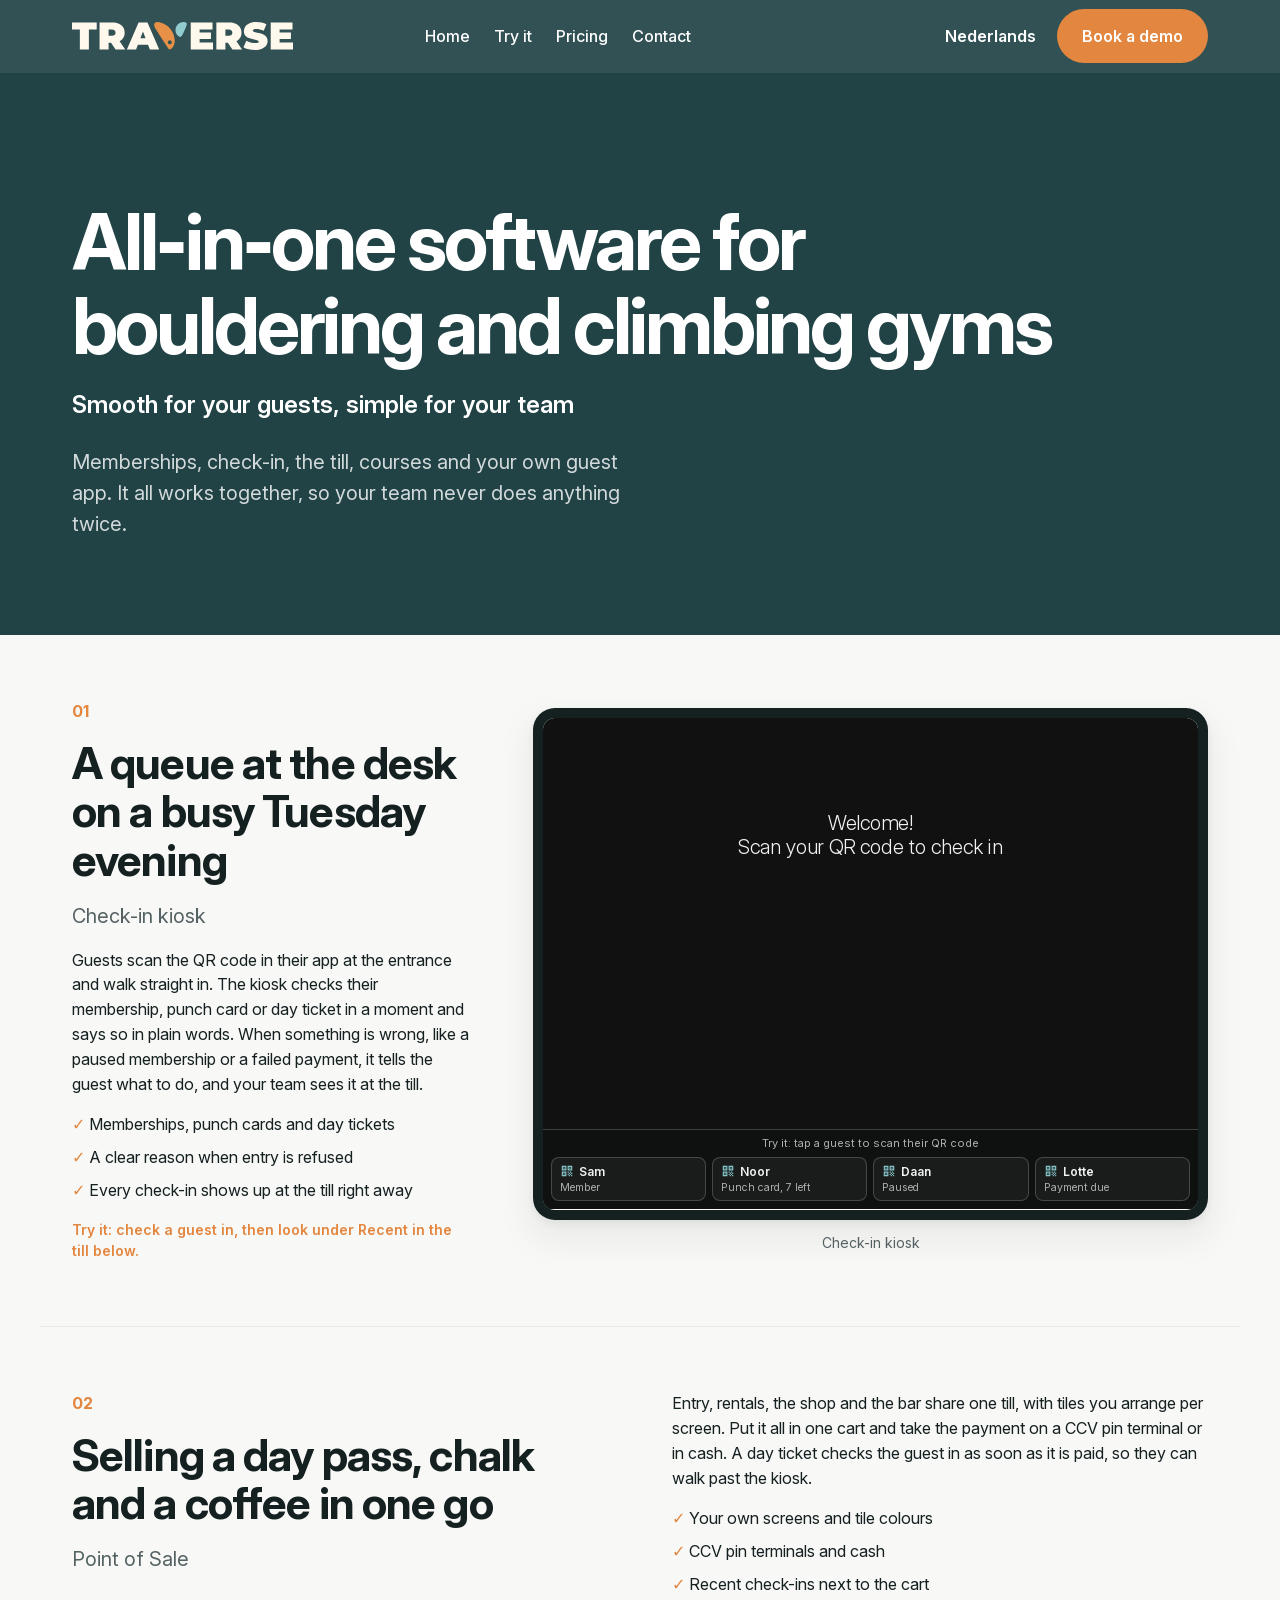
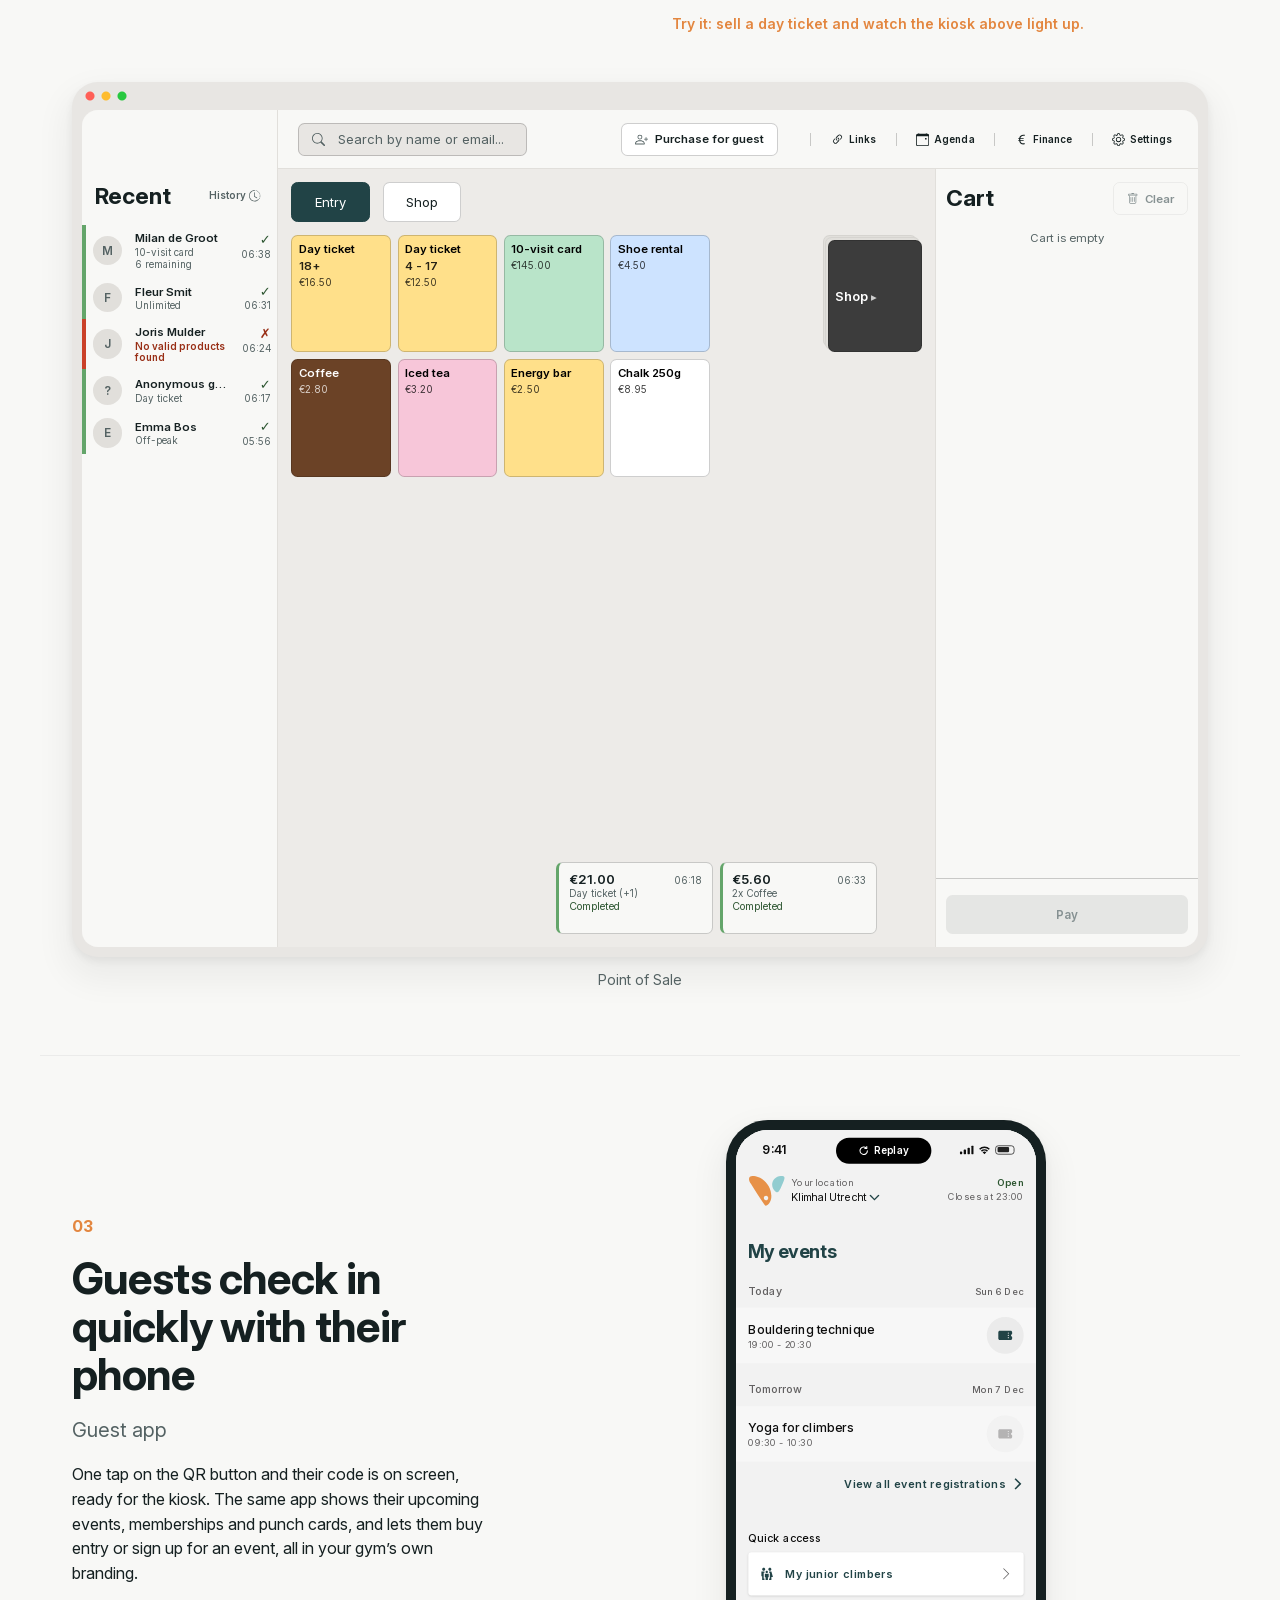
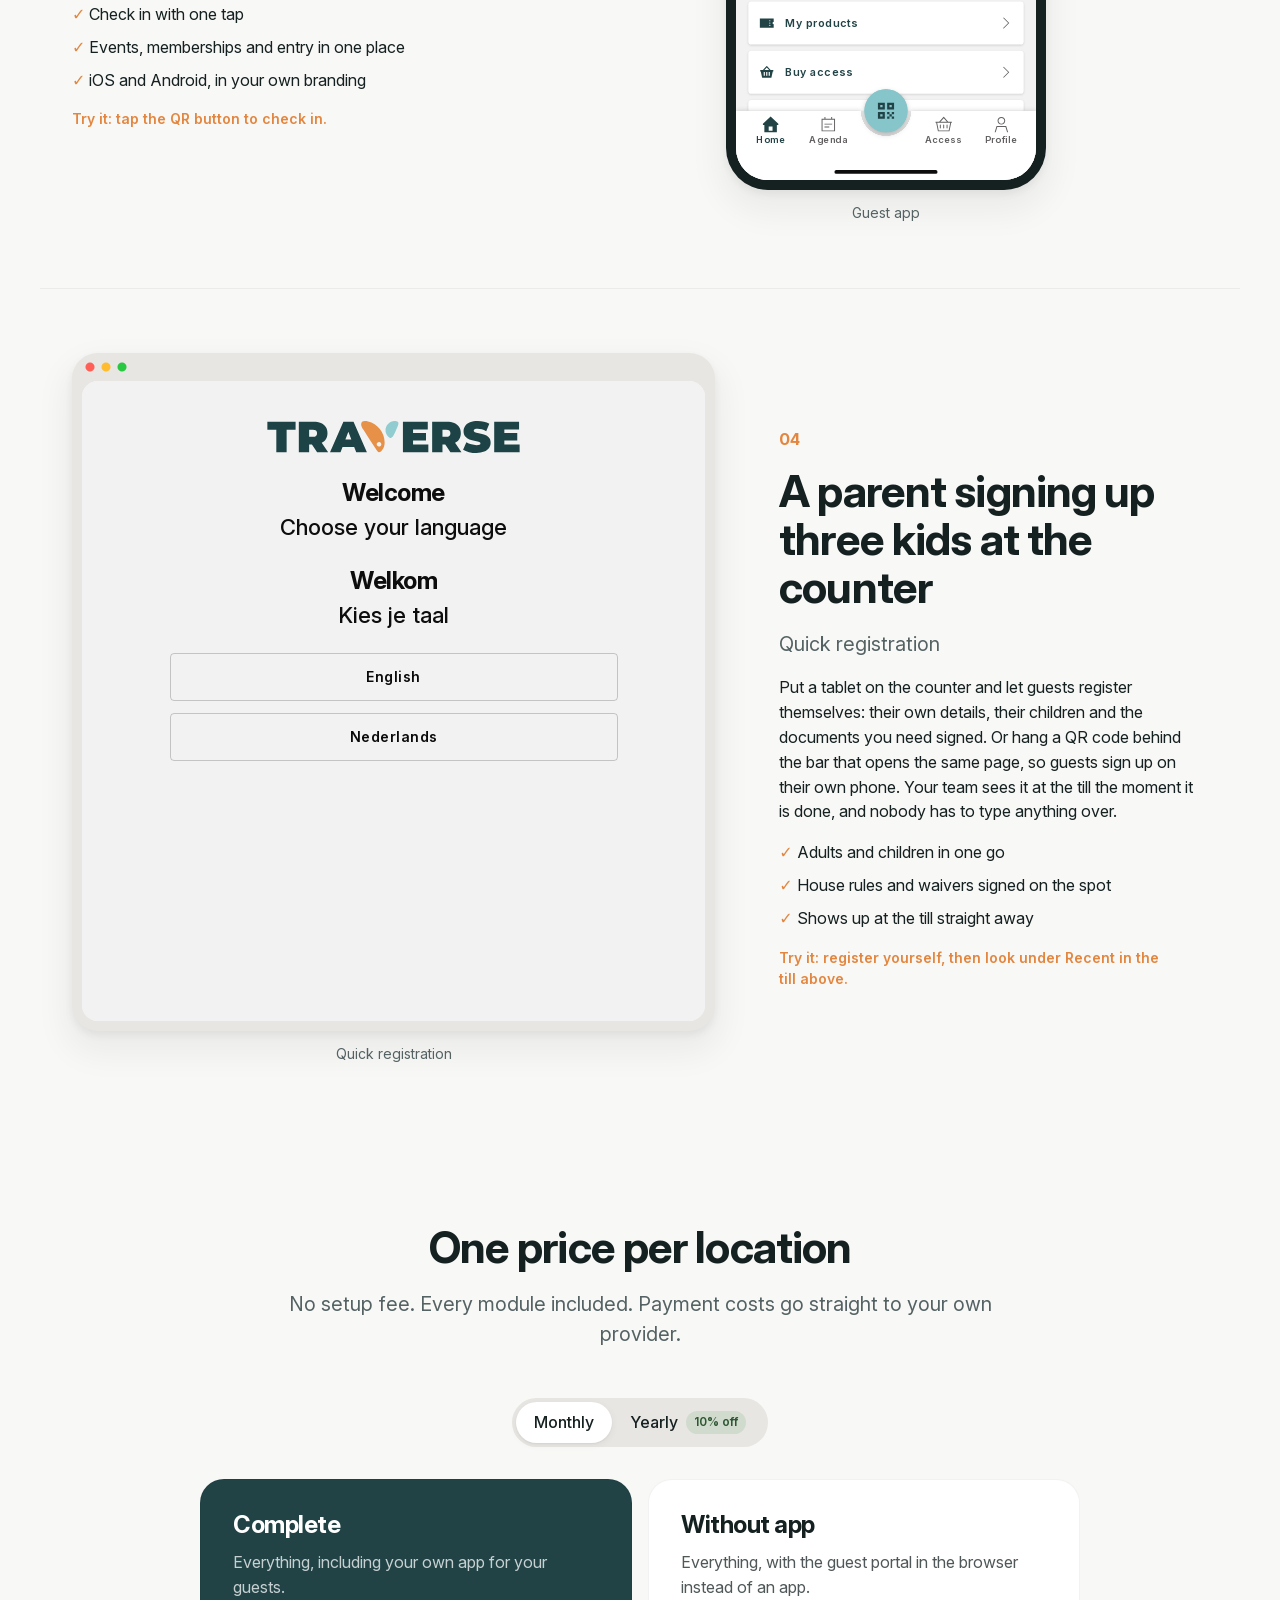
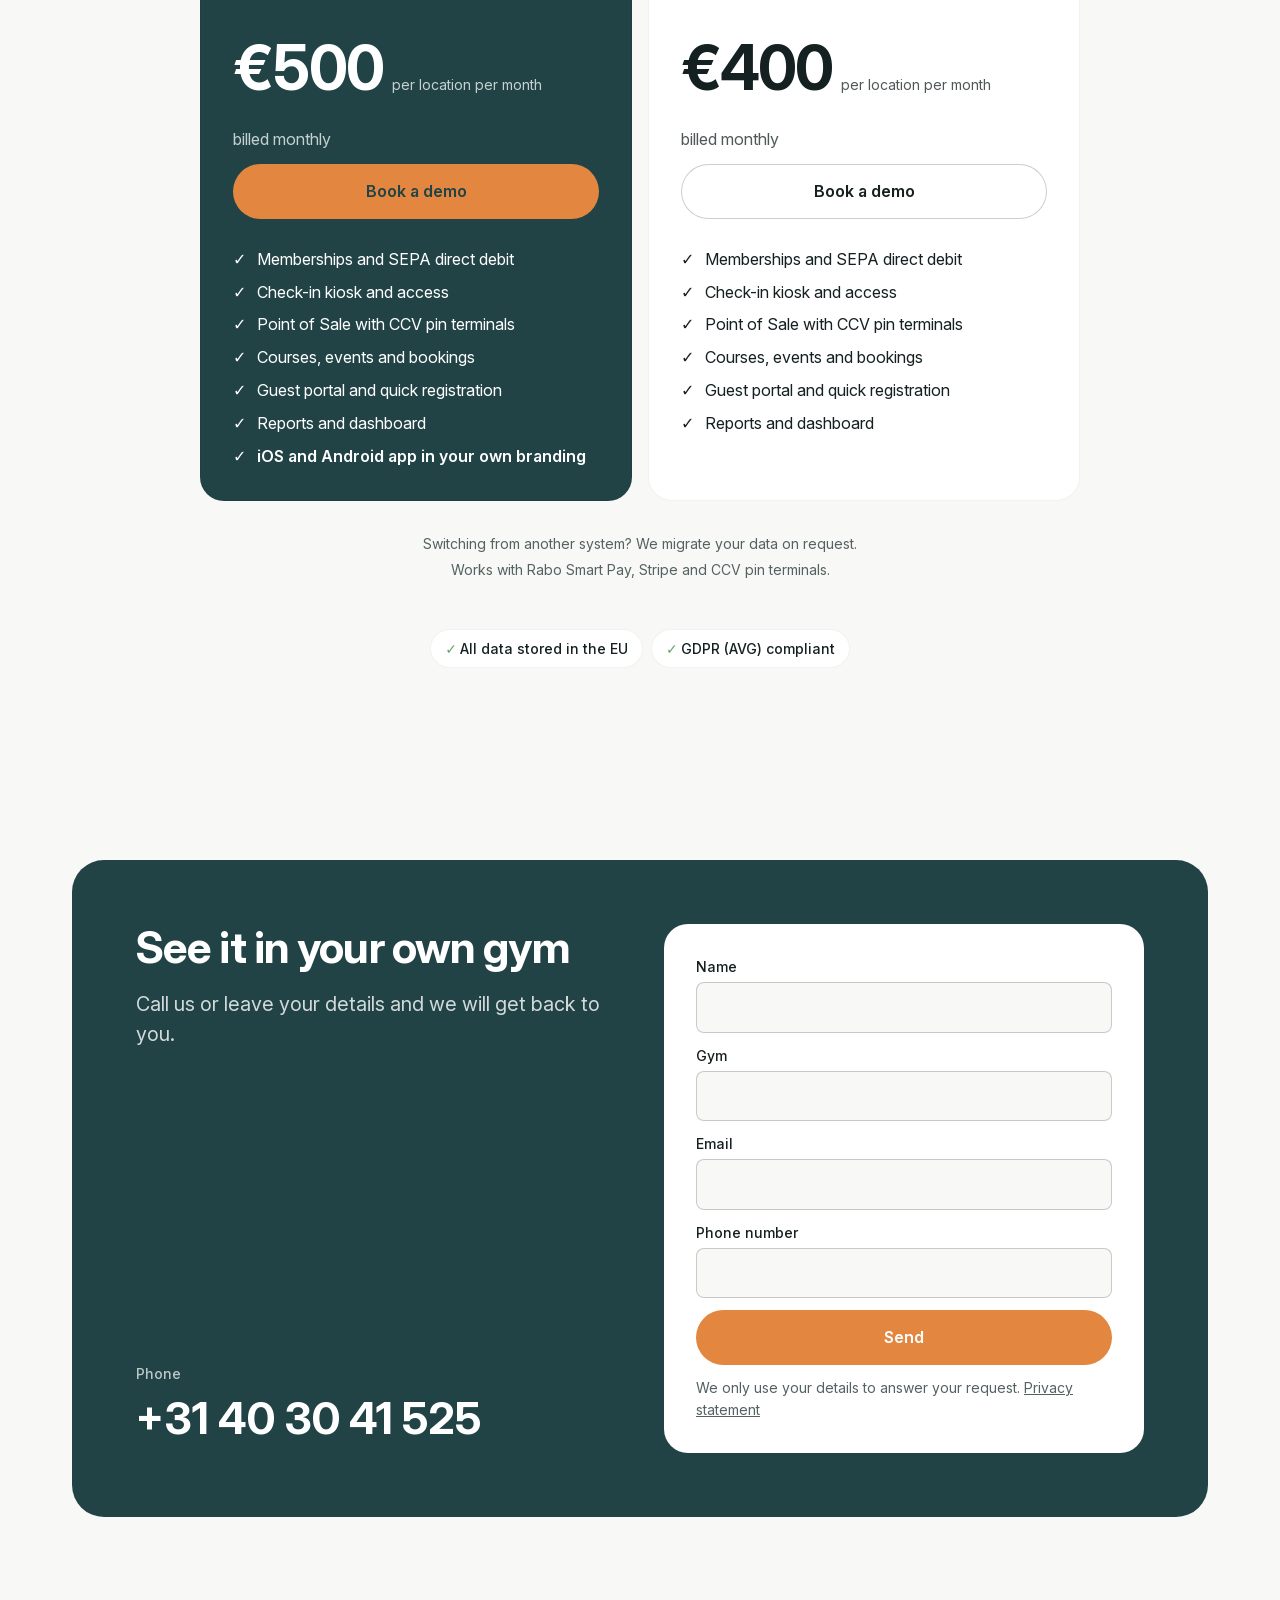
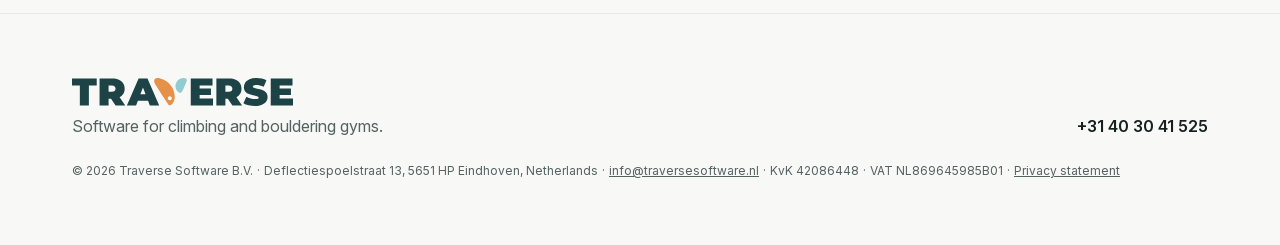
==== commit 3288780a: "more hero changes, scrolling on quick register fix" ====
--- a/index.html
+++ b/index.html
@@ -8,13 +8,13 @@
   <link rel="icon" type="image/svg+xml" href="/favicon.svg">
   <link rel="icon" type="image/png" sizes="96x96" href="/favicon-96.png">
   <link rel="apple-touch-icon" href="/apple-touch-icon.png">
-  <script type="module" crossorigin src="/assets/index-Dgq9NNSn.js"></script>
+  <script type="module" crossorigin src="/assets/index-BcE9J10Y.js"></script>
   <link rel="modulepreload" crossorigin href="/assets/modulepreload-polyfill-B5Qt9EMX.js">
-  <link rel="modulepreload" crossorigin href="/assets/lib-DcjPZKjy.js">
-  <link rel="modulepreload" crossorigin href="/assets/DemoSlot-KJjCklEt.js">
-  <link rel="modulepreload" crossorigin href="/assets/copy-2JGxD224.js">
-  <link rel="stylesheet" crossorigin href="/assets/lib-BI1Rfh43.css">
-  <link rel="stylesheet" crossorigin href="/assets/index-HFBs8pKv.css">
+  <link rel="modulepreload" crossorigin href="/assets/lib-CA5CA07T.js">
+  <link rel="modulepreload" crossorigin href="/assets/DemoSlot-BQx7EsRj.js">
+  <link rel="modulepreload" crossorigin href="/assets/copy-BjkT_Rzf.js">
+  <link rel="stylesheet" crossorigin href="/assets/lib-CvUoDLQK.css">
+  <link rel="stylesheet" crossorigin href="/assets/index-DwOYwGRC.css">
 </head>
 <body>
   <div id="root"></div>
--- a/assets/lib-CvUoDLQK.css
+++ b/assets/lib-CvUoDLQK.css
@@ -0,0 +1 @@
+@font-face{font-family:Inter;font-style:italic;font-weight:100 900;font-display:swap;src:url(/assets/inter-italic-100-900-cyrillic-ext-BYoJyjsM.woff2) format("woff2");unicode-range:U+0460-052F,U+1C80-1C8A,U+20B4,U+2DE0-2DFF,U+A640-A69F,U+FE2E-FE2F}@font-face{font-family:Inter;font-style:italic;font-weight:100 900;font-display:swap;src:url(/assets/inter-italic-100-900-cyrillic-CVOA9ym3.woff2) format("woff2");unicode-range:U+0301,U+0400-045F,U+0490-0491,U+04B0-04B1,U+2116}@font-face{font-family:Inter;font-style:italic;font-weight:100 900;font-display:swap;src:url(/assets/inter-italic-100-900-greek-ext-B_jCcZ6o.woff2) format("woff2");unicode-range:U+1F00-1FFF}@font-face{font-family:Inter;font-style:italic;font-weight:100 900;font-display:swap;src:url(/assets/inter-italic-100-900-greek-A1rHpd_D.woff2) format("woff2");unicode-range:U+0370-0377,U+037A-037F,U+0384-038A,U+038C,U+038E-03A1,U+03A3-03FF}@font-face{font-family:Inter;font-style:italic;font-weight:100 900;font-display:swap;src:url(/assets/inter-italic-100-900-vietnamese-CFYAVqej.woff2) format("woff2");unicode-range:U+0102-0103,U+0110-0111,U+0128-0129,U+0168-0169,U+01A0-01A1,U+01AF-01B0,U+0300-0301,U+0303-0304,U+0308-0309,U+0323,U+0329,U+1EA0-1EF9,U+20AB}@font-face{font-family:Inter;font-style:italic;font-weight:100 900;font-display:swap;src:url(/assets/inter-italic-100-900-latin-ext-DVCrKThp.woff2) format("woff2");unicode-range:U+0100-02BA,U+02BD-02C5,U+02C7-02CC,U+02CE-02D7,U+02DD-02FF,U+0304,U+0308,U+0329,U+1D00-1DBF,U+1E00-1E9F,U+1EF2-1EFF,U+2020,U+20A0-20AB,U+20AD-20C0,U+2113,U+2C60-2C7F,U+A720-A7FF}@font-face{font-family:Inter;font-style:italic;font-weight:100 900;font-display:swap;src:url(/assets/inter-italic-100-900-latin-CpDjs_zY.woff2) format("woff2");unicode-range:U+0000-00FF,U+0131,U+0152-0153,U+02BB-02BC,U+02C6,U+02DA,U+02DC,U+0304,U+0308,U+0329,U+2000-206F,U+20AC,U+2122,U+2191,U+2193,U+2212,U+2215,U+FEFF,U+FFFD}@font-face{font-family:Inter;font-style:normal;font-weight:100 900;font-display:swap;src:url(/assets/inter-normal-100-900-cyrillic-ext-BLWtiy7B.woff2) format("woff2");unicode-range:U+0460-052F,U+1C80-1C8A,U+20B4,U+2DE0-2DFF,U+A640-A69F,U+FE2E-FE2F}@font-face{font-family:Inter;font-style:normal;font-weight:100 900;font-display:swap;src:url(/assets/inter-normal-100-900-cyrillic-B8cfLZjk.woff2) format("woff2");unicode-range:U+0301,U+0400-045F,U+0490-0491,U+04B0-04B1,U+2116}@font-face{font-family:Inter;font-style:normal;font-weight:100 900;font-display:swap;src:url(/assets/inter-normal-100-900-greek-ext-BKTlanAW.woff2) format("woff2");unicode-range:U+1F00-1FFF}@font-face{font-family:Inter;font-style:normal;font-weight:100 900;font-display:swap;src:url(/assets/inter-normal-100-900-greek-iYI_izmT.woff2) format("woff2");unicode-range:U+0370-0377,U+037A-037F,U+0384-038A,U+038C,U+038E-03A1,U+03A3-03FF}@font-face{font-family:Inter;font-style:normal;font-weight:100 900;font-display:swap;src:url(/assets/inter-normal-100-900-vietnamese-mkXyzLes.woff2) format("woff2");unicode-range:U+0102-0103,U+0110-0111,U+0128-0129,U+0168-0169,U+01A0-01A1,U+01AF-01B0,U+0300-0301,U+0303-0304,U+0308-0309,U+0323,U+0329,U+1EA0-1EF9,U+20AB}@font-face{font-family:Inter;font-style:normal;font-weight:100 900;font-display:swap;src:url(/assets/inter-normal-100-900-latin-ext-jukQPMAF.woff2) format("woff2");unicode-range:U+0100-02BA,U+02BD-02C5,U+02C7-02CC,U+02CE-02D7,U+02DD-02FF,U+0304,U+0308,U+0329,U+1D00-1DBF,U+1E00-1E9F,U+1EF2-1EFF,U+2020,U+20A0-20AB,U+20AD-20C0,U+2113,U+2C60-2C7F,U+A720-A7FF}@font-face{font-family:Inter;font-style:normal;font-weight:100 900;font-display:swap;src:url(/assets/inter-normal-100-900-latin-j6BbcsN8.woff2) format("woff2");unicode-range:U+0000-00FF,U+0131,U+0152-0153,U+02BB-02BC,U+02C6,U+02DA,U+02DC,U+0304,U+0308,U+0329,U+2000-206F,U+20AC,U+2122,U+2191,U+2193,U+2212,U+2215,U+FEFF,U+FFFD}:root{--bg-darker: #e1dfdb;--bg-dark: #e8e6e3;--bg: #edebe8;--bg-light: #f8f8f6;--bg-lighter: #ffffff;--text: #152021;--text-muted: #546263;--text-on-primary: #ffffff;--text-on-secondary: #fff8ea;--text-on-highlight: #214346;--text-success: #2d5631;--text-danger: #982e15;--primary: #214346;--secondary: #e3863f;--highlight: rgb(134 197 202 / .6);--avatar-bg: #86c5ca;--avatar-fg: #214346;--danger: #ca4028;--success: #64a56a;--warning: oklch(81.47% .16722 100.648);--info: oklch(50.146% .16371 260.616);--border: rgb(11 14 14 / .2);--border-muted: rgb(11 14 14 / .05);--accent-1: #7abeac;--accent-2: #716fda;--accent-3: #b4d15c;--accent-4: #cc74a4;--accent-5: #b0c3c5;--accent-6: #e4b849;--accent-7: #0f868f;--accent-8: #ae4763;--accent-9: #e3863f;--accent-10: #214346;--shadow-2: 0 2px 6px 2px rgb(13 13 13 / .03), 0 1px 2px 0 rgb(13 13 13 / .06);--shadow-4: 0 6px 10px 4px rgb(13 13 13 / .03), 0 2px 3px 0 rgb(13 13 13 / .06);--shadow-8: 0 16px 32px 8px rgb(13 13 13 / .05), 0 4px 8px 0 rgb(13 13 13 / .06);--space-4: 4px;--space-8: 8px;--space-12: 12px;--space-16: 16px;--space-24: 24px;--space-32: 32px;--space-48: 48px;--space-64: 64px;--space-96: 96px;--space-128: 128px;--radius-4: 4px;--radius-8: 8px;--radius-16: 16px;--radius-24: 24px;--radius-32: 32px;--radius-full: 9999px;--font-sans: "Inter", system-ui, -apple-system, "Segoe UI", sans-serif;--text-display: clamp(2.5rem, 1.6rem + 4vw, 5rem);--text-h1: clamp(2.25rem, 1.6rem + 2.8vw, 4rem);--text-h2: clamp(1.75rem, 1.3rem + 1.8vw, 2.75rem);--text-h3: clamp(1.25rem, 1.1rem + .6vw, 1.5rem);--text-lead: clamp(1.0625rem, 1rem + .3vw, 1.25rem);--text-body: 1rem;--text-small: .875rem;--text-caption: .75rem;--content-width: 1200px;--gutter: clamp(16px, 4vw, 32px)}*,*:before,*:after{box-sizing:border-box}html{-webkit-text-size-adjust:100%;text-size-adjust:100%;scroll-padding-top:88px}@media(max-width:760px){html{scroll-padding-top:72px}}@media(prefers-reduced-motion:no-preference){html{scroll-behavior:smooth}}body{margin:0;font-family:var(--font-sans);font-size:var(--text-body);line-height:1.55;color:var(--text);background:var(--bg-light);-webkit-font-smoothing:antialiased}h1,h2,h3,h4,p{margin:0}h1,h2,h3{line-height:1.1;letter-spacing:-.02em;font-weight:700}a{color:inherit}img,svg{display:block;max-width:100%}button,input,select,textarea{font:inherit;color:inherit}:focus-visible{outline:2px solid var(--secondary);outline-offset:2px}.container{width:100%;max-width:var(--content-width);margin-inline:auto;padding-inline:var(--gutter)}.visually-hidden{position:absolute;width:1px;height:1px;overflow:hidden;clip:rect(0 0 0 0);white-space:nowrap}@media(prefers-reduced-motion:reduce){*,*:before,*:after{animation-duration:.01ms!important;transition-duration:.01ms!important}}.tv-btn{--btn-bg: var(--primary);--btn-fg: var(--text-on-primary);--btn-border: transparent;--btn-radius: var(--radius-full);--btn-padding: 14px 24px;display:inline-flex;align-items:center;justify-content:center;gap:var(--space-8);padding:var(--btn-padding);border:1px solid var(--btn-border);border-radius:var(--btn-radius);background:var(--btn-bg);color:var(--btn-fg);font-weight:600;text-decoration:none;white-space:nowrap;cursor:pointer;transition:transform .12s ease,filter .12s ease}.tv-btn:hover{filter:brightness(1.08)}.tv-btn:active{transform:translateY(1px)}.tv-btn--secondary{--btn-bg: var(--bg-lighter);--btn-fg: var(--text);--btn-border: var(--border)}.tv-btn--ghost{--btn-bg: transparent;--btn-fg: var(--text);--btn-padding: 10px 12px}.tv-contact{--contact-bg: var(--primary);--contact-fg: var(--text-on-primary);--contact-form-bg: var(--bg-lighter);--contact-radius: var(--radius-32);display:grid;grid-template-columns:repeat(auto-fit,minmax(min(100%,360px),1fr));gap:var(--space-48);padding:clamp(24px,5vw,64px);border-radius:var(--contact-radius);background:var(--contact-bg);color:var(--contact-fg)}.tv-contact__intro{display:flex;flex-direction:column;gap:var(--space-16)}.tv-contact__title{font-size:var(--text-h2)}.tv-contact__subtitle{font-size:var(--text-lead);opacity:.8}.tv-contact__phone{display:flex;flex-direction:column;margin-top:auto;font-size:var(--text-h2);font-weight:700;text-decoration:none}.tv-contact__phone-label{font-size:var(--text-small);font-weight:500;opacity:.7}.tv-contact__form{display:flex;flex-direction:column;gap:var(--space-12);padding:var(--space-32);border-radius:var(--radius-24);background:var(--contact-form-bg);color:var(--text)}.tv-contact__form label{display:flex;flex-direction:column;gap:var(--space-4);font-size:var(--text-small);font-weight:500}.tv-contact__form input{padding:12px 14px;border:1px solid var(--border);border-radius:var(--radius-8);background:var(--bg-light);font-size:var(--text-body)}.tv-contact__note{color:var(--text-muted);font-size:var(--text-small)}.tv-contact__note a{color:inherit}.tv-contact__note--error{color:var(--text-danger)}.tv-contact__done{justify-content:center;min-height:16rem;color:var(--text)}.tv-contact__done-title{font-size:var(--text-h3);font-weight:600}.tv-contact__trap{position:absolute;left:-10000px;width:1px;height:1px;overflow:hidden}.tv-demo{--demo-device-bg: var(--text);--demo-screen-bg: var(--bg-light);--demo-radius: var(--radius-16);display:flex;flex-direction:column;align-items:center;gap:var(--space-12);margin:0}.tv-demo__device{width:100%;padding:10px;border-radius:calc(var(--demo-radius) + 10px);background:var(--demo-device-bg);box-shadow:var(--shadow-8)}.tv-demo__screen{min-height:240px;overflow:hidden;border-radius:var(--demo-radius);background:var(--demo-screen-bg)}.tv-demo--browser .tv-demo__device{padding-top:28px;background:radial-gradient(circle at 18px 14px,#ff5f57 4px,transparent 5px),radial-gradient(circle at 34px 14px,#febc2e 4px,transparent 5px),radial-gradient(circle at 50px 14px,#28c840 4px,transparent 5px),var(--bg-dark)}.tv-demo--phone .tv-demo__device{max-width:320px;--demo-radius: 32px}.tv-demo--phone .tv-demo__screen,.tv-demo--kiosk .tv-demo__screen{min-height:0}.tv-demo--phone .tv-demo__screen{aspect-ratio:9 / 19.5}.tv-demo--kiosk .tv-demo__device{max-width:520px;--demo-radius: 12px}.tv-demo--kiosk .tv-demo__screen{aspect-ratio:4 / 3}.tv-demo--plain .tv-demo__device{padding:0;background:transparent;box-shadow:none}.tv-demo__caption{color:var(--text-muted);font-size:var(--text-small)}.tv-legal{display:flex;flex-wrap:wrap;column-gap:var(--space-4);row-gap:var(--space-4);color:var(--text-muted);font-size:var(--text-caption);font-style:normal}.tv-legal span:not(:last-child):after{content:"·";margin-left:var(--space-4)}@media(max-width:720px){.tv-legal{flex-direction:column}.tv-legal span:not(:last-child):after{content:none}}.tv-legal a{color:inherit}.tv-pricing{--pricing-card-bg: var(--bg-lighter);--pricing-card-border: var(--border-muted);--pricing-card-radius: var(--radius-24);--pricing-featured-bg: var(--primary);--pricing-featured-fg: var(--text-on-primary);display:flex;flex-direction:column;align-items:center;gap:var(--space-32)}.tv-pricing__switch{display:inline-flex;padding:4px;border-radius:var(--radius-full);background:var(--bg-dark)}.tv-pricing__switch button{display:inline-flex;align-items:center;gap:var(--space-8);padding:8px 18px;border:0;border-radius:var(--radius-full);background:transparent;cursor:pointer;font-weight:500}.tv-pricing__switch button.active{background:var(--bg-lighter);box-shadow:var(--shadow-2)}.tv-pricing__saving{padding:2px 8px;border-radius:var(--radius-full);background:#64a56a2e;color:var(--text-success);font-size:var(--text-caption);font-weight:600}.tv-pricing__cards{display:grid;grid-template-columns:repeat(auto-fit,minmax(min(100%,320px),1fr));gap:var(--space-16);width:100%;max-width:880px}.tv-pricing__card{display:grid;grid-row:span 6;grid-template-rows:subgrid;align-content:start;row-gap:var(--space-12);padding:var(--space-32);border:1px solid var(--pricing-card-border);border-radius:var(--pricing-card-radius);background:var(--pricing-card-bg)}.tv-pricing__card--featured{background:var(--pricing-featured-bg);color:var(--pricing-featured-fg)}.tv-pricing__card--featured .tv-btn{--btn-bg: var(--bg-lighter);--btn-fg: var(--primary)}.tv-pricing__name{font-size:var(--text-h3)}.tv-pricing__tagline,.tv-pricing__billing{opacity:.75}.tv-pricing__price{display:flex;align-items:baseline;flex-wrap:wrap;gap:var(--space-8);margin-top:var(--space-8)}.tv-pricing__amount{font-size:var(--text-h1);font-weight:700;letter-spacing:-.03em;font-variant-numeric:tabular-nums}.tv-pricing__unit{font-size:var(--text-small);opacity:.75}.tv-pricing__features{display:flex;flex-direction:column;gap:var(--space-8);margin:var(--space-16) 0 0;padding:0;list-style:none}.tv-pricing__features li{position:relative;padding-left:1.5em}.tv-pricing__features li:before{content:"✓";position:absolute;left:0;font-weight:700}.tv-pricing__extra{font-weight:600}.tv-pricing__notes{display:flex;flex-direction:column;gap:var(--space-4);text-align:center;color:var(--text-muted);font-size:var(--text-small)}.tv-review{--review-bg: var(--bg-lighter);--review-radius: var(--radius-24);display:flex;flex-direction:column;gap:var(--space-16);margin:0;padding:var(--space-48);border-radius:var(--review-radius);background:var(--review-bg)}.tv-review__quote{margin:0;font-size:var(--text-h3);font-weight:500;line-height:1.35}.tv-review__author{color:var(--text-muted)}.tv-review--placeholder{border:2px dashed var(--border);background:transparent}.tv-review--placeholder .tv-review__quote{color:var(--text-muted)}.tv-label{--label-bg: transparent;--label-fg: var(--primary);--label-border: var(--border);display:inline-block;padding:4px 12px;border:1px solid var(--label-border);border-radius:var(--radius-full);background:var(--label-bg);color:var(--label-fg);font-size:var(--text-small);font-weight:500}.tv-section{--section-padding: clamp(var(--space-48), 8vw, var(--space-96));--section-bg: transparent;padding-block:var(--section-padding);background:var(--section-bg)}.tv-section__header{display:flex;flex-direction:column;gap:var(--space-16);max-width:720px;margin-bottom:var(--space-48)}.tv-section--center .tv-section__header{align-items:center;text-align:center;margin-inline:auto}.tv-section--center .tv-trust{align-items:center}.tv-section--center .tv-trust__items{justify-content:center}.tv-section__title{font-size:var(--text-h2)}.tv-section__lead{font-size:var(--text-lead);color:var(--text-muted)}.tv-wordmark{--wordmark-height: 28px;flex:none;height:var(--wordmark-height);width:auto}.tv-footer{--footer-bg: transparent;padding-block:var(--space-64);border-top:1px solid var(--border-muted);background:var(--footer-bg)}.tv-footer__inner{display:flex;flex-wrap:wrap;align-items:flex-end;justify-content:space-between;gap:var(--space-24)}.tv-footer__brand{display:flex;flex-direction:column;align-items:flex-start;gap:var(--space-8);color:var(--text-muted)}.tv-footer__phone{font-weight:600;text-decoration:none}.tv-footer__copy{width:100%}.tv-header{--header-bg: rgb(248 248 246 / .85);--header-border: var(--border-muted);position:sticky;top:0;z-index:10;background:var(--header-bg);border-bottom:1px solid var(--header-border);backdrop-filter:blur(12px)}.tv-header__inner{display:flex;align-items:center;gap:var(--space-24);min-height:72px}.tv-header__brand{text-decoration:none}.tv-header__nav{display:flex;gap:var(--space-24);margin-inline:auto}.tv-header__nav a{text-decoration:none;color:var(--text-muted);font-weight:500}.tv-header__nav a:hover{color:var(--text)}.tv-header__actions{display:flex;align-items:center;gap:var(--space-8);margin-left:auto}@media(max-width:760px){.tv-header__nav{display:none}.tv-header__inner{gap:var(--space-8);min-height:60px}.tv-header .tv-wordmark{--wordmark-height: 18px}.tv-header__actions{gap:var(--space-4)}.tv-header__actions .tv-btn{--btn-padding: 8px 12px;font-size:var(--text-small)}}.tv-trust{--trust-chip-bg: var(--bg-lighter);--trust-chip-border: var(--border-muted);display:flex;flex-direction:column;gap:var(--space-16)}.tv-trust__items{display:flex;flex-wrap:wrap;gap:var(--space-8);margin:0;padding:0;list-style:none}.tv-trust__items li{padding:8px 14px;border:1px solid var(--trust-chip-border);border-radius:var(--radius-full);background:var(--trust-chip-bg);font-size:var(--text-small);font-weight:500}.tv-trust__items li:before{content:"✓ ";color:var(--success);font-weight:700}.demo-app{--app-brand: var(--primary);--app-fab-bg: var(--avatar-bg);--app-fab-fg: var(--avatar-fg);--app-open: var(--text-success);--app-surface: #f2f2f2;--app-on: #0d0d0d;--app-dim: #626061;--app-lowest: #ffffff;--app-low: #f7f7f7;--app-container: #ebebeb;--app-subtle-dim: rgb(13 13 13 / .05);--app-shadow: rgb(13 13 13 / .15);--app-island: #000000;height:100%;font-family:var(--font-sans);color:var(--app-on);-webkit-font-smoothing:antialiased;user-select:none}.demo-app button{font:inherit;color:inherit;border:0;background:none;padding:0;cursor:pointer}.demo-app svg{display:block}.demo-app__device{position:relative;width:390px;height:845px;overflow:hidden;background:var(--app-surface)}.demo-app__title-md{font-size:16px;font-weight:500;line-height:24px;letter-spacing:.15px}.demo-app__title-sm{font-size:14px;font-weight:500;line-height:20px;letter-spacing:.1px}.demo-app__muted-sm{font-size:12px;line-height:16px;letter-spacing:.4px;color:var(--app-dim)}.demo-app__muted-md{font-size:14px;line-height:20px;letter-spacing:.25px;color:var(--app-dim)}.demo-app__status{position:absolute;inset:0 0 auto;z-index:10;height:47px;display:flex;align-items:center;justify-content:space-between;padding:4px 28px 0 34px;font-size:16px;font-weight:600;pointer-events:none}.demo-app__time{width:60px}.demo-app__sys{display:flex;align-items:center;gap:6px;width:72px;justify-content:flex-end}.demo-app__signal,.demo-app__wifi{height:12px;width:auto;fill:currentColor}.demo-app__battery{width:25px;height:12px;border:1.5px solid currentColor;border-radius:4px;padding:1.5px;opacity:.9}.demo-app__battery span{display:block;width:75%;height:100%;border-radius:1.5px;background:currentColor}.demo-app .demo-app__island{pointer-events:auto;display:flex;align-items:center;justify-content:center;gap:6px;width:124px;height:34px;margin-top:2px;border-radius:20px;background:var(--app-island);color:var(--text-on-primary);font-size:13px;font-weight:600;letter-spacing:.2px}.demo-app__island-icon{width:14px;height:14px}.demo-app .demo-app__island:focus-visible{outline:2px solid var(--secondary);outline-offset:2px}.demo-app__home{position:absolute;inset:0}.demo-app__appbar{display:flex;align-items:center;gap:8px;height:111px;padding:47px 16px 0;background:var(--app-surface)}.demo-app__applogo{width:48px;height:48px;flex:none}.demo-app__loc{display:flex;flex-direction:column;flex:1;min-width:0}.demo-app__locname{display:flex;align-items:center;gap:4px;font-size:14px;line-height:20px}.demo-app__chev-down{width:14px;height:14px;color:var(--app-brand)}.demo-app__openstatus{display:flex;flex-direction:column;align-items:flex-end;gap:4px}.demo-app__open{font-size:12px;font-weight:600;line-height:12px;letter-spacing:.5px;color:var(--app-open)}.demo-app__body{position:absolute;inset:111px 0 90px}.demo-app__spinner{position:absolute;left:50%;top:45%;width:36px;height:36px;margin:-18px 0 0 -18px;border-radius:50%;border:4px solid var(--app-brand);border-right-color:transparent;animation:demo-app-spin .8s linear infinite}@keyframes demo-app-spin{to{transform:rotate(360deg)}}.demo-app__scroll{height:100%;overflow-y:auto;overscroll-behavior:contain;scrollbar-width:none;padding-bottom:48px;opacity:0;visibility:hidden;transition:opacity .25s ease}.demo-app__scroll::-webkit-scrollbar{display:none}.demo-app__scroll.is-visible{opacity:1;visibility:visible}.demo-app__headline{margin:0;padding:32px 16px 0;font-size:24px;font-weight:700;line-height:32px;color:var(--app-brand)}.demo-app__headline--news{padding-top:8px}.demo-app__dayhead{display:flex;justify-content:space-between;align-items:baseline;padding:24px 16px 8px;font-size:14px;font-weight:500;line-height:20px;color:var(--app-dim)}.demo-app__event{display:flex;align-items:center;gap:8px;margin-top:4px;padding:12px 16px;background:var(--app-low)}.demo-app__event-text{display:flex;flex-direction:column;flex:1}.demo-app .demo-app__ticketbtn{display:grid;place-items:center;width:48px;height:48px;border-radius:50%;background:var(--app-container);color:var(--app-brand)}.demo-app__ticketbtn svg{width:16px;height:16px}.demo-app__ticketbtn.is-disabled{color:var(--app-dim);opacity:.45}.demo-app__textbtn{display:flex;align-items:center;justify-content:flex-end;gap:8px;padding:18px 16px 10px;font-size:14px;font-weight:600;letter-spacing:.5px;color:var(--app-brand)}.demo-app__textbtn svg{width:16px;height:16px}.demo-app__quick{display:flex;flex-direction:column;gap:8px;padding:40px 16px 32px}.demo-app__tile{display:flex;align-items:center;gap:16px;height:56px;padding:0 16px;border-radius:4px;background:var(--app-lowest);box-shadow:0 1px 3px var(--app-shadow);font-size:14px;font-weight:600;letter-spacing:.5px;color:var(--app-brand)}.demo-app__tile span{flex:1}.demo-app__tile-icon{width:16px;height:16px}.demo-app__tile-chev{width:16px;height:16px;color:var(--app-dim)}.demo-app__news{display:flex;flex-direction:column;gap:2px;margin:16px 16px 0;min-height:260px;padding:12px;border-radius:8px;background:var(--app-lowest);box-shadow:0 1px 3px var(--app-shadow)}.demo-app__news p{margin:8px 0 0;flex:1;font-size:12px;line-height:16px;letter-spacing:.4px}.demo-app__readmore{align-self:flex-end;font-size:14px;font-weight:600;letter-spacing:.5px;color:var(--app-brand)}.demo-app__bar{position:absolute;inset:auto 0 0;height:90px;filter:drop-shadow(0 -1px 3px var(--app-shadow))}.demo-app__bar-bg{position:absolute;inset:0;background:var(--app-lowest);-webkit-mask:radial-gradient(circle 33px at 50% 0,transparent 32.5px,#000 33px);mask:radial-gradient(circle 33px at 50% 0,transparent 32.5px,#000 33px)}.demo-app__tabs{position:relative;display:flex;padding:8px 8px 0}.demo-app__tab{flex:1;display:flex;flex-direction:column;align-items:center;gap:4px;font-size:12px;font-weight:600;line-height:12px;letter-spacing:.5px;color:var(--app-dim)}.demo-app__tab svg{width:20px;height:20px}.demo-app__tab.is-active{color:var(--app-brand)}.demo-app .demo-app__fab{position:absolute;left:50%;top:727px;width:56px;height:56px;margin-left:-28px;display:grid;place-items:center;border-radius:50%;background:var(--app-fab-bg);color:var(--app-fab-fg);box-shadow:0 2px 4px var(--app-shadow),0 3px 8px var(--app-shadow);transition:transform .12s ease}.demo-app .demo-app__fab:disabled{cursor:default}.demo-app .demo-app__fab:active:not(:disabled){transform:scale(.94)}.demo-app__fab svg{width:24px;height:24px}.demo-app__fab.is-hinting:after{content:"";position:absolute;inset:0;border-radius:50%;border:3px solid var(--app-fab-bg);animation:demo-app-ring 1.8s ease-out .4s infinite;pointer-events:none}@keyframes demo-app-ring{0%{transform:scale(1);opacity:.9}80%,to{transform:scale(1.7);opacity:0}}.demo-app .demo-app__fab:focus-visible,.demo-app .demo-app__ticketbtn:focus-visible,.demo-app .demo-app__close-x:focus-visible,.demo-app .demo-app__closebtn:focus-visible{outline:3px solid var(--secondary);outline-offset:2px}.demo-app__homebar{position:absolute;left:50%;bottom:8px;width:134px;height:5px;margin-left:-67px;border-radius:3px;background:var(--app-on);pointer-events:none}.demo-app__qrpage{position:absolute;inset:0;z-index:5;padding-top:47px;background:var(--app-surface);transform:translateY(100%);visibility:hidden;filter:brightness(.86);transition:transform .32s cubic-bezier(.2,.8,.2,1),visibility 0s linear .32s,filter .2s ease}.demo-app__qrpage.is-open{transform:none;visibility:visible;filter:none;transition:transform .32s cubic-bezier(.2,.8,.2,1),visibility 0s,filter .6s ease .25s}.demo-app__qrbar{position:relative;display:grid;place-items:center;height:56px}.demo-app .demo-app__close-x{position:absolute;left:4px;top:4px;width:48px;height:48px;display:grid;place-items:center;color:var(--app-dim)}.demo-app__close-x svg{width:20px;height:20px}.demo-app__qrbody{position:absolute;inset:103px 0 34px;display:flex;flex-direction:column;padding:32px 0 24px}.demo-app__qrcard{flex:1;min-height:0;display:flex;flex-direction:column;align-items:center;gap:4px;margin-top:16px;padding:16px;background:var(--app-lowest)}.demo-app__qrinner{flex:1;min-height:0;align-self:stretch;display:flex;flex-direction:column;gap:16px;margin-top:12px;padding:0 32px}.demo-app__qrbox{flex:1;min-height:0;display:flex;justify-content:center}.demo-app__qr{height:100%;max-width:100%;aspect-ratio:1;color:var(--app-on)}.demo-app__selector{display:flex;flex-direction:column;gap:4px;min-height:48px;padding:12px 16px;border-radius:4px;background:var(--app-container)}.demo-app__selector-name{font-size:14px;font-weight:600;line-height:14px;letter-spacing:.5px;color:var(--app-brand)}.demo-app__qranim{position:relative;display:grid;place-items:center;height:84px;overflow:hidden;background:var(--app-lowest)}.demo-app__qranim img{width:210px;height:auto;animation:demo-app-breathe 2.4s ease-in-out infinite}.demo-app__qranim-sweep{position:absolute;inset:0;background:linear-gradient(100deg,transparent 35%,rgb(255 255 255 / .85) 50%,transparent 65%);animation:demo-app-sweep 2.4s ease-in-out infinite}@keyframes demo-app-breathe{50%{transform:scale(1.04)}}@keyframes demo-app-sweep{0%{transform:translate(-100%)}to{transform:translate(100%)}}.demo-app .demo-app__closebtn{margin:24px 16px 0;height:48px;border-radius:4px;background:var(--app-brand);color:var(--text-on-primary);font-size:14px;font-weight:600;letter-spacing:.5px}.demo-app__splash{position:absolute;inset:0;z-index:8;display:grid;place-items:center;background:var(--app-lowest)}.demo-app__splash.is-gone{opacity:0;visibility:hidden;transition:opacity .3s ease,visibility 0s linear .3s}.demo-app__splash-mark{width:112px;height:112px}@media(prefers-reduced-motion:reduce){.demo-app *,.demo-app *:after{animation:none!important;transition:none!important}.demo-app__spinner{border-right-color:var(--app-brand);opacity:.5}}.demo-kiosk{--kiosk-standby: #111;--kiosk-success: #009400;--kiosk-error: #b31f1f;--kiosk-text: oklch(.96 0 202);--kiosk-text-muted: oklch(.75 0 202);--kiosk-border: rgb(244 243 241 / .2);--kiosk-panel: #0f1010;--kiosk-chip: #1a1c1c;--kiosk-chip-hover: #242727;--kiosk-focus: #86c5ca;position:relative;height:100%;overflow:hidden;background:var(--kiosk-standby);color:var(--kiosk-text);font-family:"Inter",var(--font-sans);transition:background .3s;container-type:inline-size}.demo-kiosk[data-state=success]{background:var(--kiosk-success)}.demo-kiosk[data-state=error]{background:var(--kiosk-error)}.demo-kiosk .kiosk-screen{display:flex;flex-direction:column;align-items:center;box-sizing:border-box;height:100%;padding:11% 48px 0;font-size:2rem;font-weight:300;line-height:1.2;text-align:center}.demo-kiosk .kiosk-logo{display:block;width:280px;height:auto;margin-bottom:2rem}.demo-kiosk .kiosk-welcome{margin:0}.demo-kiosk .kiosk-result{animation:kiosk-result-in .18s ease-out}.demo-kiosk .kiosk-detail-minor{margin:.25rem 0;font-size:1.25rem;opacity:.8}.demo-kiosk .kiosk-detail-minor:first-of-type{margin-top:1rem}.demo-kiosk .kiosk-note{max-width:640px;margin:3rem auto 0;padding:1rem;border:1px solid currentColor;border-radius:4px;font-size:1.25rem}.demo-kiosk .kiosk-note p{margin:0}.demo-kiosk .kiosk-note .kiosk-note-title{margin-bottom:.25rem;font-size:1.5rem;font-weight:500}@keyframes kiosk-result-in{0%{opacity:0;transform:scale(.97)}to{opacity:1;transform:none}}.demo-kiosk .kiosk-sim{position:absolute;right:0;bottom:0;left:0;padding:6px 8px 8px;border-top:1px solid var(--kiosk-border);background:var(--kiosk-panel)}.demo-kiosk .kiosk-sim__hint{margin:0 0 6px;color:var(--kiosk-text-muted);font-size:11px;line-height:1.3;text-align:center}.demo-kiosk .kiosk-sim__guests{display:grid;grid-template-columns:repeat(4,minmax(0,1fr));gap:6px}.demo-kiosk .kiosk-sim__guest{display:flex;flex-direction:column;align-items:flex-start;gap:2px;min-width:0;padding:6px 8px;border:1px solid var(--kiosk-border);border-radius:8px;background:var(--kiosk-chip);color:var(--kiosk-text);font:inherit;text-align:left;overflow-wrap:anywhere;cursor:pointer;transition:background .15s,transform .1s}.demo-kiosk .kiosk-sim__guest:hover{background:var(--kiosk-chip-hover)}.demo-kiosk .kiosk-sim__guest:active{transform:scale(.97)}.demo-kiosk .kiosk-sim__guest:focus-visible{outline:2px solid var(--kiosk-focus);outline-offset:1px}.demo-kiosk .kiosk-sim__qr{flex:none;width:14px;height:14px;color:var(--kiosk-focus)}.demo-kiosk .kiosk-sim__name{display:flex;align-items:center;gap:5px;font-size:12px;font-weight:600;line-height:1.3}.demo-kiosk .kiosk-sim__role{color:var(--kiosk-text-muted);font-size:10.5px;line-height:1.25}@container (max-width: 439px){.demo-kiosk .kiosk-screen{padding-top:8%}.demo-kiosk .kiosk-note{margin-top:1.5rem}.demo-kiosk .kiosk-sim__guests{display:flex;overflow-x:auto;scrollbar-width:none;overscroll-behavior-x:contain}.demo-kiosk .kiosk-sim__guests::-webkit-scrollbar{display:none}.demo-kiosk .kiosk-sim__guest{flex:none;width:104px}}@media(prefers-reduced-motion:reduce){.demo-kiosk,.demo-kiosk .kiosk-sim__guest{transition:none}.demo-kiosk .kiosk-result{animation:none}.demo-kiosk .kiosk-sim__guest:active{transform:none}}.demo-pos{--pos-disabled-fill: rgb(11 14 14 / .08);--pos-disabled-text: #869192;--pos-tile-stack-bg: #e1dfdb;--pos-scrim: rgb(0 0 0 / .5);--pos-text-on-danger: #ffffff;--size-2: 2px;--size-4: 4px;--size-8: 8px;--size-12: 12px;--size-16: 16px;--size-24: 24px;--radius-s: .25rem;--radius: .5rem;--radius-l: 1rem;--padding-s: .25rem;--padding: .5rem;--padding-l: 1rem;--padding-xl: 2rem;--gap-s: .25rem;--gap: .5rem;--gap-l: 1rem;--tab-min-width: 6rem;--tab-min-height: 3rem;--checkin-panel-width: 15rem;--cart-width: 20rem;--pos-grid-bottom-space: 7.5rem;--topbar-height: 4.5rem;--input-height: 3rem;width:100%;font-family:var(--font-sans);font-size:16px;line-height:normal;letter-spacing:normal;color:var(--text);background:var(--bg);text-align:left}.demo-pos *,.demo-pos *:before,.demo-pos *:after{margin:0;padding:0;box-sizing:border-box}.demo-pos h2,.demo-pos h3{line-height:normal;letter-spacing:normal}.demo-pos h3{font-size:1.17em}.demo-pos svg{display:inline-block;flex-shrink:0}.demo-pos button{font-family:inherit;font-size:inherit;min-width:6rem;min-height:var(--input-height);border-radius:var(--radius);border:1px solid var(--border);padding:var(--padding-s) var(--padding-l);cursor:pointer;background-color:var(--bg-lighter);color:var(--text);-webkit-tap-highlight-color:transparent;touch-action:manipulation}.demo-pos ul{list-style:none}.demo-pos .pos-stage{position:relative;width:1024px;height:768px;overflow:hidden;background:var(--bg)}.demo-pos .pos-shell{zoom:.75;width:calc(1024px / .75);height:1024px;display:flex;flex-direction:column;overflow:hidden}.demo-pos .pos-topbar{display:grid;grid-template-columns:var(--checkin-panel-width) 1fr;align-items:stretch;height:var(--topbar-height);flex-shrink:0}.demo-pos .pos-topbar-logo-panel{display:flex;justify-content:center;align-items:center;height:100%;padding:0 var(--size-24);background:var(--bg-light);border-right:1px solid var(--bg-darker)}.demo-pos .pos-topbar-logo{display:block;height:auto;width:100%;max-height:2rem;object-fit:contain}.demo-pos .pos-topbar-main{display:grid;grid-template-columns:minmax(12rem,19rem) 1fr auto;align-items:center;min-width:0;background:var(--bg-light);border-bottom:1px solid var(--bg-darker)}.demo-pos .pos-topbar-main>.pos-btn-outline{justify-self:end;margin-right:var(--size-16);margin-left:var(--gap-l)}.demo-pos .pos-topbar-search{display:flex;align-items:center;min-width:0;margin-left:var(--size-24)}.demo-pos .input-group{display:flex;align-items:center;width:100%;max-width:25rem;height:2.5rem;border:1px solid var(--border);border-radius:var(--radius);overflow:hidden;background-color:var(--bg-dark)}.demo-pos .input-group-icon{display:flex;align-items:center;padding:var(--padding-l);color:var(--text-muted)}.demo-pos .input-group-input{flex:1 1 0;min-width:0;height:100%;border:none;padding:var(--padding);padding-left:0;font-size:1rem;background:transparent;color:var(--text);outline:none;pointer-events:none}.demo-pos .input-group-input::placeholder{color:var(--text-muted)}.demo-pos .pos-topbar-nav-panel{display:flex;align-items:center;justify-content:flex-end;padding:0 var(--size-24);min-width:0}.demo-pos .pos-topbar-nav{display:flex;gap:var(--gap-l)}.demo-pos .pos-topbar-nav .pos-topbar-nav-button{display:flex;align-items:center;justify-content:center;gap:6px;height:var(--tab-min-height);min-width:unset;min-height:unset;padding:0 var(--padding);border:none;border-radius:var(--radius);background:transparent;font-size:.75rem;font-weight:600;letter-spacing:.1px;white-space:nowrap;cursor:default}.demo-pos .pos-topbar-nav-rule{align-self:center;width:1px;height:var(--size-16);background:var(--border)}.demo-pos .pos-btn-outline{display:flex;align-items:center;gap:var(--gap);min-width:unset;min-height:unset;height:2.5rem;padding:0 var(--padding-l);border:1px solid var(--border);border-radius:var(--radius);background:var(--bg-lighter);font-size:.875rem;font-weight:600;flex-shrink:0}.demo-pos .pos-btn-outline svg{color:var(--text-muted)}.demo-pos .pos-btn-outline:disabled{background:transparent;color:var(--pos-disabled-text);border-color:var(--border-muted);cursor:not-allowed}.demo-pos .pos-btn-outline:disabled svg{color:inherit}.demo-pos .pos-sell-layout{display:grid;grid-template-columns:var(--checkin-panel-width) 1fr var(--cart-width);grid-template-rows:1fr;flex:1;min-height:0;overflow:hidden}.demo-pos .pos-checkin-panel{display:flex;flex-direction:column;overflow:hidden;border-right:1px solid var(--bg-darker);background:var(--bg-light)}.demo-pos .pos-checkin-panel-header{display:flex;align-items:baseline;justify-content:space-between;gap:var(--gap);padding:var(--padding-l);font-size:1.75rem;font-weight:700;line-height:1.286}.demo-pos .icon-button.pos-history-button{display:flex;align-items:center;align-self:center;gap:var(--gap-s);min-width:unset;min-height:unset;padding:0 var(--padding-s) 2px;border:none;background:transparent;font-size:.75rem;font-weight:600;letter-spacing:.1px;white-space:nowrap;color:var(--text-muted);cursor:default}.demo-pos .pos-checkin-list{flex:1;overflow:hidden;display:flex;flex-direction:column}.demo-pos .pos-checkin-item{display:flex;align-items:center;gap:var(--gap-l);padding:var(--padding)}.demo-pos .pos-checkin-item.accepted{border-left:5px solid var(--success)}.demo-pos .pos-checkin-item.denied{border-left:5px solid var(--danger)}.demo-pos .pos-checkin-item.registration{border-left:5px solid var(--info)}.demo-pos .pos-checkin-item.accepted{animation:demo-pos-flash-accepted .5s ease-out forwards}.demo-pos .pos-checkin-item.denied{animation:demo-pos-flash-denied .5s ease-out forwards}.demo-pos .pos-checkin-item.registration{animation:demo-pos-flash-registration .5s ease-out forwards}.demo-pos .pos-checkin-item.no-flash{animation:none}@keyframes demo-pos-flash-accepted{0%{background-color:var(--success)}to{background-color:transparent}}@keyframes demo-pos-flash-denied{0%{background-color:var(--danger)}to{background-color:transparent}}@keyframes demo-pos-flash-registration{0%{background-color:var(--info)}to{background-color:transparent}}.demo-pos .pos-checkin-avatar{width:2.25rem;height:2.25rem;border-radius:50%;flex-shrink:0;display:flex;align-items:center;justify-content:center;background:var(--bg-darker);color:var(--text-muted);font-size:.9rem;font-weight:600}.demo-pos .pos-checkin-info{flex:1;min-width:0;display:flex;flex-direction:column;gap:.1rem}.demo-pos .pos-checkin-name{font-size:.875rem;font-weight:600;white-space:nowrap;overflow:hidden;text-overflow:ellipsis}.demo-pos .pos-checkin-product,.demo-pos .pos-checkin-remaining{font-size:.75rem;color:var(--text-muted);white-space:nowrap;overflow:hidden;text-overflow:ellipsis}.demo-pos .pos-checkin-blocked-note{font-size:.75rem;color:var(--text-danger);font-weight:600}.demo-pos .pos-checkin-status-icon{display:flex;flex-direction:column;align-items:flex-end;justify-content:flex-start;align-self:stretch;gap:.1rem;flex-shrink:0;font-size:1rem;font-weight:700}.demo-pos .pos-checkin-status-icon.accepted{color:var(--text-success)}.demo-pos .pos-checkin-status-icon.denied{color:var(--text-danger)}.demo-pos .pos-checkin-status-icon.registration{color:var(--info)}.demo-pos .pos-checkin-registration-badge{font-size:.75rem;color:var(--info);font-weight:600}.demo-pos .pos-checkin-time{font-size:.75rem;font-weight:400;color:var(--text-muted)}.demo-pos .pos-products-panel{display:flex;flex-direction:column;overflow:hidden;border-right:1px solid var(--bg-darker)}.demo-pos .pos-category-tabs{display:flex;flex-wrap:wrap;gap:var(--gap-l);padding:var(--padding-l);flex-shrink:0}.demo-pos .pos-category-tab{flex-shrink:0;min-height:var(--tab-min-height);min-width:var(--tab-min-width);padding:0 var(--padding-l);border-radius:var(--radius);border:1px solid var(--border);background:var(--bg-lighter);font-size:1rem;white-space:nowrap;transition:background .1s}.demo-pos .pos-category-tab:hover{background:var(--highlight)}.demo-pos .pos-category-tab.active{background:var(--primary);color:var(--text-on-primary);border-color:var(--primary)}.demo-pos .pos-screen-grid{display:grid;grid-template-columns:repeat(var(--pos-grid-columns, 6),1fr);grid-template-rows:repeat(var(--pos-grid-rows, 5),1fr);gap:var(--size-8);padding:0 var(--padding-l) var(--pos-grid-bottom-space);flex:1;overflow:hidden;min-height:0}.demo-pos .pos-screen-tile{display:flex;flex-direction:column;align-items:flex-start;justify-content:flex-start;gap:var(--size-2);min-width:0;min-height:0;padding:var(--size-8);border:1px solid var(--border);border-radius:8px;text-align:left;overflow:hidden;user-select:none;transition:filter .1s,transform .05s}.demo-pos .pos-screen-tile:hover{border-color:var(--highlight)}.demo-pos .pos-screen-tile:active{transform:scale(.96);filter:invert()}.demo-pos .pos-screen-tile-name{font-size:.875rem;font-weight:600;line-height:1.3;width:100%;word-break:break-word;display:-webkit-box;-webkit-line-clamp:3;line-clamp:3;-webkit-box-orient:vertical;overflow:hidden}.demo-pos .pos-screen-tile-subtitle{font-size:.875rem;font-weight:600;line-height:1.35;letter-spacing:.1px;opacity:.85;white-space:nowrap;overflow:hidden;text-overflow:ellipsis;max-width:100%}.demo-pos .pos-screen-tile-price{font-size:.75rem;line-height:1.35;letter-spacing:.1px;opacity:.75;white-space:nowrap}.demo-pos .pos-screen-tile.pos-screen-tile-link{position:relative;background:none;border:none;padding:0;overflow:visible}.demo-pos .pos-screen-tile-link:before,.demo-pos .pos-screen-tile-link:after{content:"";position:absolute;background-color:var(--pos-tile-stack-bg);border:1px solid var(--border-muted);border-radius:8px}.demo-pos .pos-screen-tile-link:before{inset:0 6px 6px 0}.demo-pos .pos-screen-tile-link:after{inset:3px}.demo-pos .pos-screen-tile-link:active{filter:none}.demo-pos .pos-screen-tile-link-card{position:absolute;inset:6px 0 0 6px;z-index:1;display:flex;flex-direction:column;align-items:flex-start;justify-content:center;padding:var(--size-8);border:1px solid var(--border);border-radius:8px;overflow:hidden}.demo-pos .pos-screen-tile-link-name{font-size:1rem;font-weight:600;line-height:1.4}.demo-pos .pos-screen-tile-link-caret{font-size:.875rem;opacity:.75}.demo-pos .pos-cart-panel{display:flex;flex-direction:column;background:var(--bg-light);overflow:hidden;min-height:0}.demo-pos .pos-cart-header{display:flex;align-items:center;justify-content:space-between;gap:var(--gap-l);padding:var(--padding-l) var(--size-12);flex-shrink:0}.demo-pos .pos-cart-header h2{font-size:1.75rem;font-weight:700;line-height:1.286}.demo-pos .pos-cart-items{flex:1;overflow-y:auto;display:flex;flex-direction:column;gap:var(--gap);padding:var(--padding-s) var(--size-12);scroll-behavior:smooth}.demo-pos .pos-cart-empty{text-align:center;color:var(--text-muted);font-size:.875rem}.demo-pos .pos-cart-item{display:flex;flex-direction:column;flex-shrink:0;border:1px solid var(--border-muted);border-radius:var(--radius);background:var(--bg-lighter);overflow:hidden}.demo-pos .pos-cart-item-body{display:flex;flex-direction:column;gap:var(--gap);padding:var(--padding);border:1px solid var(--border-muted);border-radius:8px}.demo-pos .pos-cart-item-header{display:flex;align-items:flex-start;gap:var(--gap-s)}.demo-pos .pos-cart-item-title-row{display:flex;align-items:baseline;gap:var(--gap-s);flex-wrap:wrap;flex:1;min-width:0}.demo-pos .pos-btn-cart-remove{flex-shrink:0;width:2.5rem;height:2.5rem;min-width:unset;min-height:unset;margin:calc(var(--padding) * -.5) calc(var(--padding) * -.5) -1.25rem 0;padding:0;border:none;border-radius:var(--radius-s);background:transparent;color:var(--text-muted);cursor:pointer;display:flex;align-items:center;justify-content:center}.demo-pos .pos-btn-cart-remove:hover:not(:active){color:var(--danger)}.demo-pos .pos-btn-cart-remove:active{color:var(--danger);background:var(--bg-darker);transform:scale(.96)}.demo-pos .pos-cart-item-name{font-size:.875rem;font-weight:600}.demo-pos .pos-cart-item-age-label{font-size:.75rem;color:var(--text-muted);white-space:nowrap}.demo-pos .pos-cart-item-controls-row{display:flex;align-items:center;justify-content:space-between;gap:var(--gap)}.demo-pos .pos-cart-item-qty{display:flex;align-items:center;gap:var(--gap-s)}.demo-pos .pos-btn-cart-adjust{flex-shrink:0;width:2.5rem;height:2.5rem;min-width:unset;min-height:unset;padding:0;border-radius:var(--radius-s);border:1px solid var(--border);background:var(--bg-light);color:var(--text-muted);font-size:.875rem;display:flex;align-items:center;justify-content:center}.demo-pos .pos-btn-cart-adjust:active{background:var(--bg-darker);transform:scale(.96)}.demo-pos .pos-cart-item-qty-count{min-width:2.5rem;height:2.5rem;display:flex;align-items:center;justify-content:center;padding:0 var(--padding-s);border-radius:var(--radius-s);background:var(--bg-light);font-size:.875rem;font-weight:600;font-variant-numeric:tabular-nums}.demo-pos .pos-cart-item-price{font-size:.875rem;font-weight:600;text-align:right;white-space:nowrap;font-variant-numeric:tabular-nums}.demo-pos .pos-cart-footer{flex-shrink:0;border-top:1px solid var(--border);padding:var(--padding-l) var(--size-12);display:flex;flex-direction:column;gap:var(--gap)}.demo-pos .pos-cart-total-row.grand{display:flex;justify-content:space-between;font-size:1rem;font-weight:600;margin-bottom:var(--gap-s)}.demo-pos .pos-cart-actions{display:flex;gap:var(--gap);margin-top:var(--gap-s)}.demo-pos .pos-cart-actions button{flex:1;min-height:var(--tab-min-height);border:none;font-size:.9rem;font-weight:600}.demo-pos .pos-btn-pay{background:var(--primary);color:var(--text-on-primary);border:none;font-weight:600}.demo-pos .pos-btn-pay:hover:not(:disabled){opacity:.88}.demo-pos .pos-btn-pay:disabled,.demo-pos .pos-cart-actions button:disabled{background:var(--pos-disabled-fill);color:var(--pos-disabled-text);cursor:not-allowed}.demo-pos .pos-modal-overlay{position:absolute;inset:0;z-index:10;display:flex;align-items:center;justify-content:center;background-color:var(--pos-scrim)}.demo-pos .pos-modal-content{position:relative;width:90%;max-width:800px;max-height:90%;overflow-y:auto;padding:var(--padding-xl);border-radius:var(--radius);background-color:var(--bg-light)}.demo-pos .pos-modal-content:has(.pos-payment-screen-success){display:flex;flex-direction:column}.demo-pos .pos-modal-close{position:absolute;top:.5rem;right:.5rem;z-index:1;width:unset;min-width:unset;min-height:unset;padding:.25rem .5rem;border:none;background:none;font-size:1.5rem;line-height:1}.demo-pos .pos-payment-screen{display:grid;grid-template-columns:1fr 1fr;gap:var(--gap-l);padding:var(--padding-xl);max-width:64rem;margin:0 auto;align-content:start}.demo-pos .pos-payment-screen-success{flex:0 1 auto;min-height:0;overflow:hidden;grid-auto-rows:minmax(0,1fr);align-content:stretch}.demo-pos .pos-payment-screen-success .pos-payment-summary,.demo-pos .pos-payment-screen-success .pos-payment-result{min-height:0}.demo-pos .pos-payment-screen-success .pos-payment-summary{display:flex;flex-direction:column}.demo-pos .pos-payment-screen-success .pos-payment-summary>*,.demo-pos .pos-payment-screen-success .pos-payment-result>*{flex-shrink:0}.demo-pos .pos-payment-screen-success .pos-payment-items,.demo-pos .pos-payment-screen-success .pos-receipt{flex:0 1 auto;overflow-y:auto;overscroll-behavior:contain}.demo-pos .pos-payment-summary{align-self:stretch;background:var(--bg-lighter);border:1px solid var(--border);border-radius:var(--radius);padding:var(--padding)}.demo-pos .pos-payment-summary h2{margin:0 0 .75rem;font-size:1.1rem;font-weight:700}.demo-pos .pos-payment-items{margin:0 0 .75rem;display:flex;flex-direction:column;gap:.25rem;font-size:.875rem}.demo-pos .pos-payment-item{display:flex;justify-content:space-between;align-items:flex-start}.demo-pos .pos-payment-item-left{display:flex;flex-direction:column;gap:.1rem;flex:1;min-width:0;overflow-wrap:anywhere}.demo-pos .pos-payment-item-left .pos-cart-item-age-label,.demo-pos .pos-receipt-item-left .pos-cart-item-age-label{white-space:normal;padding-left:.5rem}.demo-pos .pos-payment-item-price,.demo-pos .pos-item-qty{flex-shrink:0;white-space:nowrap;padding-left:var(--padding-s)}.demo-pos .pos-payment-total{display:flex;justify-content:space-between;padding-top:var(--padding);border-top:1px solid var(--border);font-size:1rem}.demo-pos .pos-payment-total span:last-child,.demo-pos .pos-receipt-total span:last-child{white-space:nowrap}.demo-pos .pos-payment-methods{display:flex;flex-direction:column;gap:1rem;align-items:flex-start}.demo-pos .pos-method-buttons{display:flex;flex-direction:column;gap:.75rem;width:100%}.demo-pos .pos-method-btn{display:flex;align-items:center;gap:.5rem;background:var(--bg-lighter);border:2px solid var(--border);border-radius:var(--radius);padding:var(--padding-l) var(--padding-xl);font-size:1.1rem;font-weight:600;text-align:left;min-height:var(--input-height);transition:border-color .15s,background .15s}.demo-pos .pos-method-btn:hover{border-color:var(--primary);background:var(--bg-dark)}.demo-pos .pos-btn-secondary{background:var(--bg-lighter);border:1px solid var(--border);border-radius:var(--radius);padding:.5rem 1rem;font-size:.9rem}.demo-pos .pos-btn-danger{background:var(--danger);color:var(--pos-text-on-danger);border:none;border-radius:var(--radius);padding:.5rem 1rem;font-size:.9rem}.demo-pos .pos-payment-actions{display:flex;gap:.75rem;margin-top:1rem}.demo-pos .pos-payment-actions .pos-btn-pay{border-radius:var(--radius);padding:.5rem 1rem;font-size:.9rem}.demo-pos .pos-cash-tender{display:flex;flex-direction:column;gap:.75rem}.demo-pos .pos-form-input{width:100%;height:var(--input-height);padding:0 var(--padding);border:1px solid var(--border);border-radius:var(--radius);background:var(--bg-lighter);color:var(--text);font-size:1rem}.demo-pos .pos-form-input:focus{outline:2px solid var(--primary);outline-offset:1px}.demo-pos .pos-tender-input{font-size:1.5rem;padding:.5rem;max-width:12rem}.demo-pos .pos-change-row{display:flex;justify-content:space-between;font-size:1.1rem;font-weight:600;padding:.5rem 0;border-top:1px solid var(--border)}.demo-pos .pos-pin-waiting{display:flex;flex-direction:column;align-items:center;gap:1.5rem;padding:2rem}@keyframes demo-pos-spin{to{transform:rotate(360deg)}}.demo-pos .pos-spinner{display:inline-block;width:3rem;height:3rem;border:4px solid var(--border-muted);border-top-color:var(--primary);border-radius:50%;animation:demo-pos-spin .7s linear infinite}.demo-pos .pos-terminal-message-slot{min-height:3.3rem;display:flex;align-items:center;justify-content:center;text-align:center}.demo-pos .pos-terminal-message{font-size:1.1rem;font-weight:600;line-height:1.5}.demo-pos .pos-payment-result{display:flex;flex-direction:column;align-items:center;gap:1rem;padding:1.5rem;text-align:center}.demo-pos .pos-result-icon{width:4rem;height:4rem;border-radius:50%;background:var(--success);color:var(--text-on-primary);font-size:2rem;display:flex;align-items:center;justify-content:center}.demo-pos .pos-receipt{text-align:left;border:1px solid var(--border);border-radius:var(--radius);padding:1rem;width:100%;max-width:24rem;font-size:.8rem;display:flex;flex-direction:column}.demo-pos .pos-receipt-title{font-weight:700;font-size:1rem;margin:0 0 .5rem;text-align:center}.demo-pos .pos-receipt-supplier{display:flex;flex-direction:column;gap:.1rem;padding-bottom:.5rem;margin-bottom:.5rem;border-bottom:1px solid var(--border)}.demo-pos .pos-receipt-date{color:var(--text-muted);margin:0 0 .5rem}.demo-pos .pos-receipt ul{display:flex;flex-direction:column;gap:.35rem;border-top:1px solid var(--border);padding-top:.5rem}.demo-pos .pos-receipt-item-row{display:flex;justify-content:space-between;align-items:flex-start;gap:.5rem}.demo-pos .pos-receipt-item-left{display:flex;flex-direction:column;gap:.1rem;flex:1;min-width:0}.demo-pos .pos-receipt-item-price{flex-shrink:0;white-space:nowrap}.demo-pos .pos-receipt-total{font-weight:700;display:flex;justify-content:space-between;border-top:1px solid var(--border);padding-top:.5rem;margin-top:.35rem}.demo-pos .pos-receipt ul.pos-receipt-vat-breakdown{border-top:none;padding-top:.25rem;color:var(--text-muted)}.demo-pos--compact .pos-compact{display:flex;flex-direction:column;background:var(--bg)}.demo-pos--compact .pos-compact-top{display:flex;align-items:center;height:3.5rem;padding:0 var(--padding-l);background:var(--bg-light);border-bottom:1px solid var(--bg-darker)}.demo-pos--compact .pos-topbar-logo{width:auto;height:1rem;max-width:60%}.demo-pos--compact .pos-products-panel{border-right:none}.demo-pos--compact .pos-category-tabs{gap:var(--gap);padding:var(--padding-l) var(--size-12) var(--size-12)}.demo-pos--compact .pos-screen-grid{grid-template-columns:repeat(3,minmax(0,1fr));grid-template-rows:none;grid-auto-rows:5rem;padding:0 var(--size-12) var(--padding-l);overflow:visible}.demo-pos--compact .pos-cart-panel{border-top:1px solid var(--bg-darker)}.demo-pos--compact .pos-cart-header{padding:var(--size-12)}.demo-pos--compact .pos-cart-header h2{font-size:1.375rem}.demo-pos--compact .pos-cart-items{overflow:visible;scroll-behavior:auto}.demo-pos--compact .pos-cart-empty{padding:var(--size-8) 0 var(--size-16)}.demo-pos--compact .pos-compact-payment{position:relative;background:var(--bg-light);padding:var(--size-16) var(--size-12)}.demo-pos--compact .pos-payment-screen{grid-template-columns:1fr;padding:var(--size-24) 0 0}.demo-pos--compact .pos-method-btn{padding:var(--padding-l);font-size:1rem}.demo-pos--compact .pos-pin-waiting{padding:var(--size-16) 0}.demo-pos--compact .pos-payment-result{padding:var(--size-8) 0}.demo-pos--compact .pos-payment-actions{flex-wrap:wrap;justify-content:center}.demo-pos--compact .pos-payment-actions button{min-width:0;flex:1 1 auto}@media(prefers-reduced-motion:reduce){.demo-pos .pos-spinner{animation:none}.demo-pos .pos-screen-tile,.demo-pos .pos-btn-cart-adjust{transition:none}.demo-pos .pos-screen-tile:active,.demo-pos .pos-btn-cart-adjust:active{transform:none}.demo-pos .pos-cart-items{scroll-behavior:auto}}.demo-pos--compact .pos-payment-screen-success{grid-auto-rows:auto;overflow:visible}.demo-pos--compact .pos-payment-screen-success .pos-payment-summary{display:none}.demo-pos--compact .pos-payment-screen-success .pos-receipt{overflow:visible}.demo-pos--compact .pos-screen-tile{padding:6px}.demo-pos--compact .pos-screen-tile-name{font-size:.8125rem;word-break:normal;overflow-wrap:break-word;hyphens:auto}.demo-pos--compact .pos-screen-tile-subtitle{font-size:.8125rem}.demo-pos .pos-products-panel{position:relative}.demo-pos .pos-pending-payments{position:absolute;bottom:var(--size-16);left:var(--size-16);right:var(--size-16);height:calc(var(--pos-grid-bottom-space) - 2rem);display:flex;align-items:stretch;gap:var(--size-8);pointer-events:none}.demo-pos .pos-pending-track{flex:1;min-width:0;display:flex;align-items:stretch;gap:var(--size-8);overflow-x:auto;overscroll-behavior-x:contain;scrollbar-width:none;pointer-events:none}.demo-pos .pos-pending-track::-webkit-scrollbar{display:none}.demo-pos .pos-pending-track>:first-child{margin-left:auto}.demo-pos .pos-pending-chevron{pointer-events:auto;flex-shrink:0;display:flex;align-items:center;justify-content:center;width:3rem;min-width:0;padding:0;background:var(--bg-light);color:var(--text);border:1px solid var(--border);border-radius:8px;cursor:pointer}.demo-pos .pos-pending-chevron:disabled{opacity:.35;cursor:default}.demo-pos .pos-pending-chevron.idle{visibility:hidden}.demo-pos .pos-pending-tile{position:relative;pointer-events:auto;display:flex;flex-direction:column;align-items:flex-start;justify-content:center;gap:var(--size-2);width:12rem;flex-shrink:0;padding:var(--size-8) var(--size-12);background:var(--bg-light);border:1px solid var(--border);border-left-width:4px;border-radius:8px;color:var(--text);cursor:pointer;font-family:inherit;font-size:1rem;text-align:left}.demo-pos .pos-pending-tile:hover{border-color:var(--highlight);border-left-width:4px}.demo-pos .pos-pending-tile.static{cursor:default}.demo-pos .pos-pending-tile.static:hover{border-top-color:var(--border);border-right-color:var(--border);border-bottom-color:var(--border)}.demo-pos .pos-pending-tile-header{display:flex;justify-content:space-between;align-items:baseline;gap:var(--size-8);width:100%}.demo-pos .pos-pending-tile-time,.demo-pos .pos-pending-tile-kind{font-size:.75rem;color:var(--text-muted)}.demo-pos .pos-pending-tile-kind{max-width:100%;white-space:nowrap;overflow:hidden;text-overflow:ellipsis}.demo-pos .pos-pending-tile-amount{font-weight:600;white-space:nowrap}.demo-pos .pos-pending-tile-status{display:flex;align-items:flex-start;gap:var(--size-4);font-size:.8rem;width:100%}.demo-pos .pos-pending-tile-status-text{display:-webkit-box;line-clamp:2;-webkit-line-clamp:2;-webkit-box-orient:vertical;overflow:hidden;min-width:0;line-height:1.2;min-height:2.4em}.demo-pos .pos-pending-tile-status-text-tall{line-clamp:3;-webkit-line-clamp:3;min-height:3.6em}.demo-pos .pos-spinner.pos-pending-tile-spinner{width:.75rem;height:.75rem;border-width:2px;margin-top:.15rem;flex-shrink:0}.demo-pos .pos-pending-tile.waiting{border-left-color:var(--info)}.demo-pos .pos-pending-tile.success{border-left-color:var(--success)}.demo-pos .pos-pending-tile.success .pos-pending-tile-status{color:var(--text-success)}.demo-pos .pos-pending-tile.failed{border-left-color:var(--danger)}.demo-pos .pos-pending-tile.failed .pos-pending-tile-status{color:var(--text-danger)}.demo-pos .pos-pending-tile-completed-flash{animation:demo-pos-pending-completed-flash .6s ease-in-out}@keyframes demo-pos-pending-completed-flash{0%,to{background:var(--bg-light)}40%,60%{background:color-mix(in srgb,var(--success) 45%,var(--bg-light));border-color:var(--success)}}.demo-pos .pos-handoff-ring{position:absolute;inset:-1px -1px -1px -4px;border:2px solid var(--info);border-radius:8px;box-shadow:0 0 var(--size-12) var(--info);pointer-events:none}@media(prefers-reduced-motion:reduce){.demo-pos .pos-pending-tile-completed-flash{animation:none}}.demo-pricing{container-type:inline-size;height:100%;background:var(--bg);color:var(--text);font-size:14px;line-height:1.4}.demo-pricing .pm-app{display:grid;grid-template-columns:184px minmax(0,1fr);min-height:100%}.demo-pricing .pm-nav{background:var(--bg-light);box-shadow:var(--shadow-4);padding:16px;position:relative;z-index:1;overflow:hidden}.demo-pricing .pm-nav__logo{width:100%;height:auto;padding:4px 12px 16px}.demo-pricing .pm-nav ul{list-style:none;margin:0;padding:0;display:flex;flex-direction:column;gap:4px}.demo-pricing .pm-nav-item,.demo-pricing .pm-nav-subitem{display:flex;align-items:center;gap:8px;padding:7px 12px;border-radius:var(--radius-8);white-space:nowrap}.demo-pricing .pm-nav-item svg{color:var(--primary);flex-shrink:0}.demo-pricing .pm-nav-subitem{padding-left:24px}.demo-pricing .pm-nav-item.active,.demo-pricing .pm-nav-subitem.active{background:var(--highlight);color:var(--text-on-highlight);font-weight:600}.demo-pricing .pm-nav-section{border-top:1px solid var(--border-muted)}.demo-pricing .pm-nav-section__label{display:block;padding:14px 12px 2px;font-size:12px;font-weight:600;line-height:1;letter-spacing:.1px;color:var(--text-muted)}.demo-pricing .pm-main{min-width:0;padding:0 24px 24px}.demo-pricing .pm-breadcrumb{display:flex;align-items:center;gap:16px;height:3.5rem;margin:0 -24px;padding:0 24px;border-bottom:1px solid var(--border-muted)}.demo-pricing .pm-breadcrumb__list{flex:1;min-width:0;display:flex;align-items:center;white-space:nowrap;overflow:hidden}.demo-pricing .pm-breadcrumb__link{color:var(--primary);font-weight:700;text-decoration:underline}.demo-pricing .pm-breadcrumb__sep{margin:0 8px;color:var(--text-muted)}.demo-pricing .pm-breadcrumb__current{overflow:hidden;text-overflow:ellipsis}.demo-pricing .pm-reset{flex:0 0 auto;padding:5px 12px;border:1px solid var(--border);border-radius:var(--radius-full);background:var(--bg-light);color:var(--text-muted);font-size:13px;cursor:pointer}.demo-pricing .pm-reset:hover{color:var(--text);background:var(--bg-lighter)}.demo-pricing .pm-page{display:flex;flex-direction:column;gap:16px;padding-top:16px}.demo-pricing .pm-title{font-size:22px;font-weight:600;line-height:1.273;letter-spacing:0}.demo-pricing .pm-tabs{display:flex;overflow-x:auto;scrollbar-width:none;border-bottom:1px solid var(--border-muted)}.demo-pricing .pm-tabs::-webkit-scrollbar{display:none}.demo-pricing .pm-tabs button{flex:0 0 auto;border:none;border-bottom:2px solid transparent;margin-bottom:-1px;background:transparent;color:var(--text-muted);padding:12px 16px;cursor:pointer;white-space:nowrap}.demo-pricing .pm-tabs button:hover{color:var(--text)}.demo-pricing .pm-tabs button.active{color:var(--text);font-weight:600;border-bottom-color:var(--secondary)}.demo-pricing .pm-table-container{container-type:inline-size;overflow-x:auto;max-width:100%;overscroll-behavior-x:contain}.demo-pricing .pm-table{border-collapse:separate;border-spacing:2px;width:max-content;margin:-2px}.demo-pricing .pm-table th,.demo-pricing .pm-table td{height:4rem;padding:12px;text-align:left;vertical-align:middle}.demo-pricing .pm-table th{background:var(--bg-dark);font-weight:600;width:12rem;white-space:nowrap}.demo-pricing .pm-table td{background:var(--bg-light);width:8rem;text-align:center;font-variant-numeric:tabular-nums}.demo-pricing .pm-table th.pm-age{width:8.5rem;position:relative;text-align:center;padding-inline:12px 44px}.demo-pricing .pm-table th.pm-age:not(.pm-age--last){padding-inline:12px}.demo-pricing .pm-table th.pm-label{position:sticky;left:0;z-index:1;box-shadow:2px 0 0 var(--bg),-2px 0 0 var(--bg)}.demo-pricing .pm-addon-name{display:block}.demo-pricing .pm-muted{display:block;color:var(--text-muted);font-weight:400}.demo-pricing .pm-band{padding-block:0}.demo-pricing .pm-band__inner{position:sticky;left:12px;display:flex;align-items:center;justify-content:space-between;gap:8px;width:min(100%,calc(100cqw - 24px))}.demo-pricing .pm-interactable{cursor:pointer;transition:background-color .12s ease}.demo-pricing .pm-table .pm-interactable:hover{background:var(--bg-lighter);box-shadow:inset 0 0 0 1px var(--border-muted)}.demo-pricing .pm-table .pm-interactable:focus-visible{outline:2px solid var(--secondary);outline-offset:-2px}.demo-pricing .pm-empty{color:var(--text-muted)}.demo-pricing .pm-table .pm-editing{padding:0;background:var(--bg-light);box-shadow:inset 0 0 0 1px var(--highlight);outline:1px solid var(--highlight)}.demo-pricing .pm-editor{display:flex;align-items:center;height:4rem;margin:0;padding:0 8px;gap:4px}.demo-pricing .pm-editor input{flex:1;min-width:0;width:100%;height:100%;border:none;background:transparent;color:var(--text);font-size:14px;font-weight:400;text-align:center;outline:none}.demo-pricing .pm-editor__addon{color:var(--text-muted);font-weight:400}.demo-pricing .pm-icon-button{display:inline-flex;align-items:center;justify-content:center;border:none;background:transparent;color:var(--text);padding:0 4px;cursor:pointer}.demo-pricing .pm-icon-button:hover{color:var(--primary)}.demo-pricing .pm-add-age{position:absolute;right:8px;top:50%;transform:translateY(-50%)}.demo-pricing .pm-hint{color:var(--text-muted);font-size:13px}@keyframes pm-fresh{0%{background-color:var(--highlight)}}.demo-pricing .pm-fresh,.demo-pricing .pm-fresh-row th,.demo-pricing .pm-fresh-row td{animation:pm-fresh 1.2s ease-out}@media(prefers-reduced-motion:reduce){.demo-pricing .pm-fresh,.demo-pricing .pm-fresh-row th,.demo-pricing .pm-fresh-row td{animation:none}.demo-pricing .pm-interactable{transition:none}}@container (max-width: 760px){.demo-pricing .pm-app{grid-template-columns:minmax(0,1fr)}.demo-pricing .pm-nav{display:none}}@container (max-width: 480px){.demo-pricing .pm-main{padding:0 12px 16px}.demo-pricing .pm-breadcrumb{margin:0 -12px;padding:0 12px;height:3rem}.demo-pricing .pm-page{gap:12px;padding-top:12px}.demo-pricing .pm-title{font-size:18px}.demo-pricing .pm-tabs button{padding:10px 12px}.demo-pricing .pm-table th,.demo-pricing .pm-table td{height:3.5rem;padding:8px}.demo-pricing .pm-table th{width:7rem;white-space:normal;hyphens:auto}.demo-pricing .pm-table th.pm-age{width:6.5rem;white-space:nowrap;padding-inline:8px 44px}.demo-pricing .pm-table th.pm-age:not(.pm-age--last){padding-inline:8px}.demo-pricing .pm-table td{width:6.5rem;font-size:13px}.demo-pricing .pm-editor{height:3.5rem;padding:0 4px}.demo-pricing .pm-band__inner{left:8px;width:min(100%,calc(100cqw - 16px))}}.demo-register{--qr-surface: #f2f2f2;--qr-on: #0d0d0d;--qr-on-dim: #626061;--qr-on-subtle: rgb(13 13 13 / .2);--qr-lowest: #ffffff;--qr-fill: #0a0a0a;--qr-fill-on: #ffffff;--qr-error: #ca4028;--qr-success: #64a56a;--qr-shadow-card: 0 2px 8px rgb(13 13 13 / .15);container-type:inline-size;min-height:640px;display:flex;flex-direction:column;font-family:var(--font-sans);color:var(--qr-on);background:var(--qr-surface);text-align:left}.demo-register *,.demo-register *:before,.demo-register *:after{box-sizing:border-box}.demo-register h2,.demo-register h3,.demo-register p{margin:0}.demo-register .qr-page{flex:1;display:flex;justify-content:center}.demo-register .qr-container{width:100%;max-width:480px;display:flex;flex-direction:column;gap:24px;padding:24px 16px 48px}.demo-register .qr-logo{height:32px;max-width:100%;object-fit:contain;align-self:center;margin-top:16px}.demo-register .qr-step{animation:qr-fade-in .18s ease-out}@keyframes qr-fade-in{0%{opacity:0;transform:translateY(4px)}to{opacity:1;transform:none}}.demo-register .qr-title{font-size:22px;font-weight:500;line-height:1.273}.demo-register .qr-body,.demo-register .qr-accepting-for,.demo-register .qr-document-label{font-size:14px;line-height:1.429;letter-spacing:.25px}.demo-register .qr-welcome-block{display:flex;flex-direction:column;gap:24px;margin-bottom:24px}.demo-register .qr-welcome-lang{display:flex;flex-direction:column;gap:4px;text-align:center}.demo-register .qr-welcome{font-size:24px;font-weight:700;line-height:1.333}.demo-register .qr-welcome-choose{font-size:22px;font-weight:500;line-height:1.273}.demo-register .qr-language-list{display:flex;flex-direction:column;gap:12px}.demo-register .qr-language-btn{padding:16px;font-size:16px}.demo-register .qr-header{position:relative;display:flex;align-items:center;justify-content:center;text-align:center;padding:0 32px}.demo-register .qr-back-btn{position:absolute;left:0;top:50%;transform:translateY(-50%);display:flex;align-items:center;justify-content:center;width:32px;height:32px;border:none;background:none;color:var(--qr-on);cursor:pointer;padding:0}.demo-register .qr-btn{display:flex;align-items:center;justify-content:center;width:100%;min-height:48px;padding:0 24px;border:1px solid transparent;border-radius:4px;font-family:inherit;font-size:14px;font-weight:600;line-height:1;letter-spacing:.5px;cursor:pointer;transition:opacity .15s}.demo-register .qr-btn:hover{opacity:.85}.demo-register .qr-btn:active{opacity:.7}.demo-register .qr-btn--filled{background:var(--qr-fill);color:var(--qr-fill-on)}.demo-register .qr-btn--outlined{background:transparent;color:var(--qr-fill);border-color:var(--qr-on-subtle)}.demo-register .qr-btn:disabled{opacity:.5;cursor:not-allowed}.demo-register .qr-spinner{display:inline-block;width:20px;height:20px;border:2px solid rgb(255 255 255 / .35);border-top-color:var(--qr-fill-on);border-radius:50%;animation:qr-spin .8s linear infinite}@keyframes qr-spin{to{transform:rotate(360deg)}}.demo-register .qr-demo-fill{align-self:flex-end;display:inline-flex;align-items:center;gap:6px;padding:6px 12px;border:1px dashed var(--secondary);border-radius:9999px;background:transparent;color:var(--secondary);font-family:inherit;font-size:12px;font-weight:600;line-height:1;cursor:pointer}@media(hover:hover){.demo-register .qr-demo-fill:hover{background:color-mix(in srgb,var(--secondary) 10%,transparent)}}.demo-register .qr-form{display:flex;flex-direction:column;gap:16px}.demo-register .qr-form-view{display:flex;flex-direction:column;gap:32px}.demo-register .qr-category,.demo-register .qr-fields{display:flex;flex-direction:column;gap:16px}.demo-register .qr-category-title{font-size:14px;font-weight:500;line-height:1.429;letter-spacing:.1px}.demo-register .qr-field{display:flex;flex-direction:column}.demo-register .qr-field-label{padding:0 0 8px 12px;color:var(--qr-on-dim);font-size:14px;font-weight:600;line-height:1;letter-spacing:.5px}.demo-register .qr-field-label--small{font-size:12px}.demo-register .qr-input{display:flex;align-items:center;gap:8px;min-height:48px;padding:0 12px;background:var(--qr-lowest);border:1px solid var(--qr-lowest);border-radius:4px;transition:border-color .15s}.demo-register .qr-input:focus-within{border-color:var(--qr-fill)}.demo-register .qr-input--error{border-color:var(--qr-error)}.demo-register .qr-input input{flex:1;min-width:0;min-height:46px;border:none;background:transparent;outline:none;font-family:inherit;font-size:14px;line-height:1.429;color:var(--qr-on)}.demo-register .qr-input input::placeholder{color:var(--qr-on-dim)}.demo-register .qr-field-error{margin:4px 0 0 12px;color:var(--qr-error);font-size:12px;line-height:1.333;letter-spacing:.4px}.demo-register .qr-summary-list,.demo-register .qr-summary-actions{display:flex;flex-direction:column;gap:12px}.demo-register .qr-summary-item{display:flex;align-items:center;gap:12px;min-height:64px;padding:12px 16px;background:var(--qr-lowest);border-radius:4px;box-shadow:var(--qr-shadow-card)}.demo-register .qr-summary-item--confirm{flex-wrap:wrap}.demo-register .qr-summary-item-main{flex:1;min-width:0;display:flex;flex-direction:column;gap:2px;border:none;background:none;padding:0;text-align:left;font-family:inherit;color:var(--qr-on);cursor:pointer}.demo-register .qr-summary-name{font-size:14px;font-weight:500;line-height:1.429;letter-spacing:.1px}.demo-register .qr-summary-sub{color:var(--qr-on-dim);font-size:12px;line-height:1.333;letter-spacing:.4px;overflow-wrap:anywhere}.demo-register .qr-summary-remove-btn{display:flex;align-items:center;justify-content:center;width:32px;height:32px;flex-shrink:0;border:none;background:none;color:var(--qr-on-dim);cursor:pointer;padding:0}.demo-register .qr-confirm-text{flex:1 1 200px;font-size:14px;line-height:1.429}.demo-register .qr-confirm-actions{display:flex;gap:8px;margin-left:auto}.demo-register .qr-confirm-cancel,.demo-register .qr-confirm-remove{min-height:32px;padding:0 12px;border-radius:4px;font-family:inherit;font-size:12px;font-weight:600;letter-spacing:.5px;cursor:pointer}.demo-register .qr-confirm-cancel{border:1px solid var(--qr-on-subtle);background:transparent;color:var(--qr-on)}.demo-register .qr-confirm-remove{border:1px solid var(--qr-error);background:var(--qr-error);color:var(--qr-fill-on)}.demo-register .qr-start-over-btn{align-self:center;border:none;background:none;padding:8px 16px;color:var(--qr-error);font-family:inherit;font-size:14px;font-weight:600;letter-spacing:.5px;cursor:pointer}.demo-register .qr-accepting-for{color:var(--qr-on-dim)}.demo-register .qr-documents{display:flex;flex-direction:column;gap:12px}.demo-register .qr-document-item{display:flex;align-items:flex-start;gap:12px}.demo-register .qr-document-checkbox{width:16px;height:16px;margin:2px 0 0;flex-shrink:0;accent-color:var(--qr-fill);cursor:pointer}.demo-register .qr-document-label{cursor:pointer}.demo-register .qr-doc-link{text-decoration:underline}.demo-register .qr-done{display:flex;flex-direction:column;align-items:center;gap:16px;text-align:center;padding:32px 0}.demo-register .qr-done-check{width:48px;height:48px;border-radius:50%;display:flex;align-items:center;justify-content:center;background:var(--qr-success);color:var(--qr-fill-on)}@container (max-width: 420px){.demo-register .qr-logo{height:26px;margin-top:8px}}@media(max-width:600px){.demo-register{min-height:600px}}@media(prefers-reduced-motion:reduce){.demo-register .qr-step{animation:none}.demo-register .qr-spinner{animation-duration:2.4s}}
--- a/assets/index-DwOYwGRC.css
+++ b/assets/index-DwOYwGRC.css
@@ -0,0 +1 @@
+.site-v2 .tv-btn--primary{--btn-bg: var(--secondary)}.site-v2 .tv-header{--header-bg: color-mix(in srgb, var(--primary) 92%, transparent);--header-border: transparent;color:var(--text-on-primary)}.site-v2 .tv-header .tv-btn--ghost,.site-v2 .tv-header__nav a{--btn-fg: var(--text-on-primary);color:var(--text-on-primary)}.v2-hero{padding-block:var(--space-128) var(--space-96);background:var(--primary);color:var(--text-on-primary)}.v2-hero h1{font-size:var(--text-display);letter-spacing:-.04em}.v2-hero__line{display:inline-block;text-wrap:balance}.v2-hero__split--narrow{display:none}@media(min-width:360px)and (max-width:479px){.v2-hero__split--wide{display:none}.v2-hero__split--narrow{display:inline}}@media(max-width:374px){.v2-hero h1{font-size:var(--text-h1)}}.v2-hero p{max-width:560px;margin-top:var(--space-24);font-size:var(--text-lead);opacity:.8}.v2-hero .v2-hero__tagline{margin-top:var(--space-16);margin-bottom:0;font-size:var(--text-h3);font-weight:600;opacity:1;text-wrap:balance}.v2-row{display:grid;grid-template-columns:1fr 1.5fr;align-items:center;gap:var(--space-64);padding-block:var(--space-64);border-top:1px solid var(--border-muted)}.v2-hero+.v2-row{border-top:none}.v2-row--flip{grid-template-columns:1.5fr 1fr}.v2-row--flip .v2-row__text{order:2}.v2-row__text{display:flex;flex-direction:column;gap:var(--space-16)}.v2-row__num{color:var(--secondary);font-weight:700}.v2-row__text h2{font-size:var(--text-h2)}.v2-row__fix{color:var(--text-muted);font-size:var(--text-lead)}.v2-row__head,.v2-row__more{display:flex;flex-direction:column;gap:var(--space-16)}.v2-row__points{display:flex;flex-direction:column;gap:var(--space-8);margin:0;padding:0;list-style:none}.v2-row__points li:before{content:"✓ ";color:var(--secondary);font-weight:700}.v2-row__try{text-wrap:pretty;color:var(--secondary);font-size:var(--text-small);font-weight:600}.v2-row--kiosk{grid-template-columns:1fr 1.7fr}.v2-row--kiosk .tv-demo--kiosk .tv-demo__device{max-width:700px}.v2-row--pos{grid-template-columns:minmax(0,1fr);gap:var(--space-48)}.v2-row--pos .v2-row__text{display:grid;grid-template-columns:1fr 1fr;gap:var(--space-64);align-items:start}.v2-trust{display:flex;justify-content:center;margin-top:var(--space-48)}@media(max-width:860px){.v2-row{grid-template-columns:minmax(0,1fr);gap:var(--space-32)}.v2-row--flip .v2-row__text{order:0}.v2-row--pos .v2-row__text{grid-template-columns:1fr;gap:var(--space-16)}}
